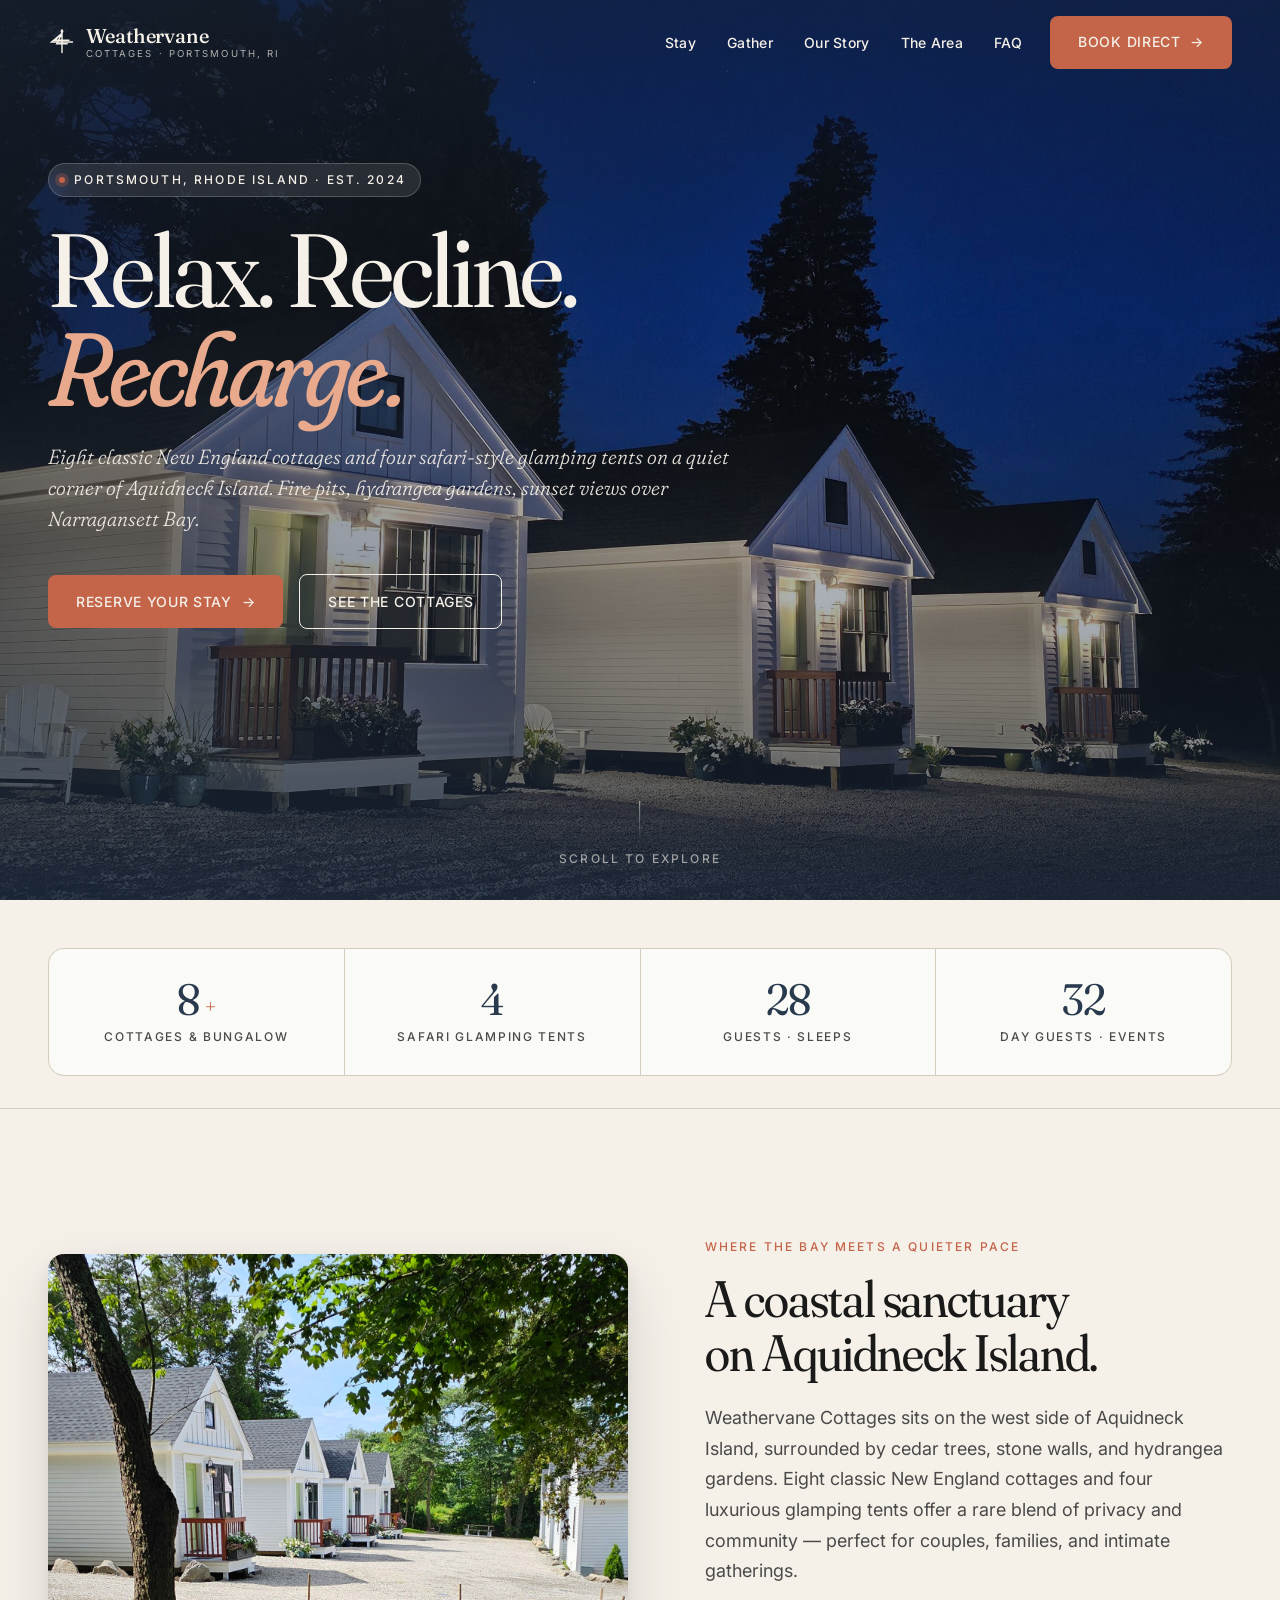
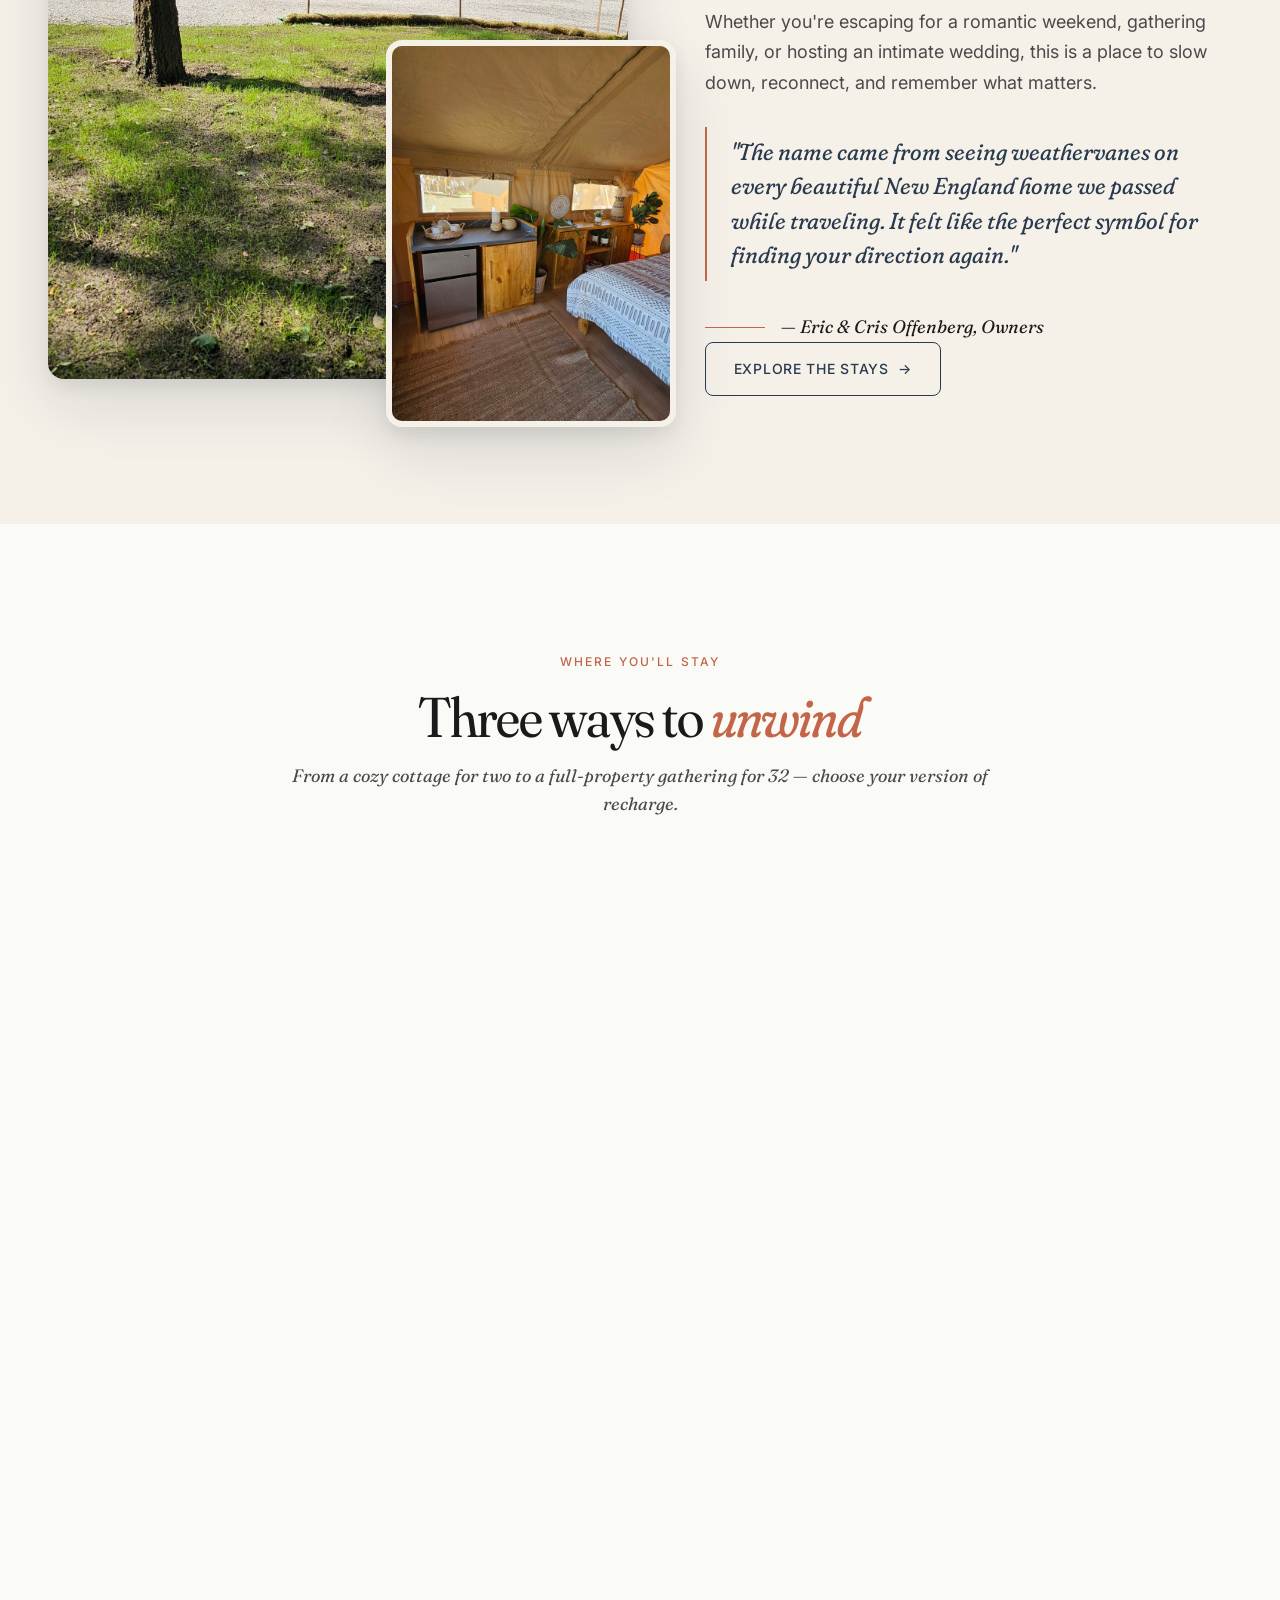
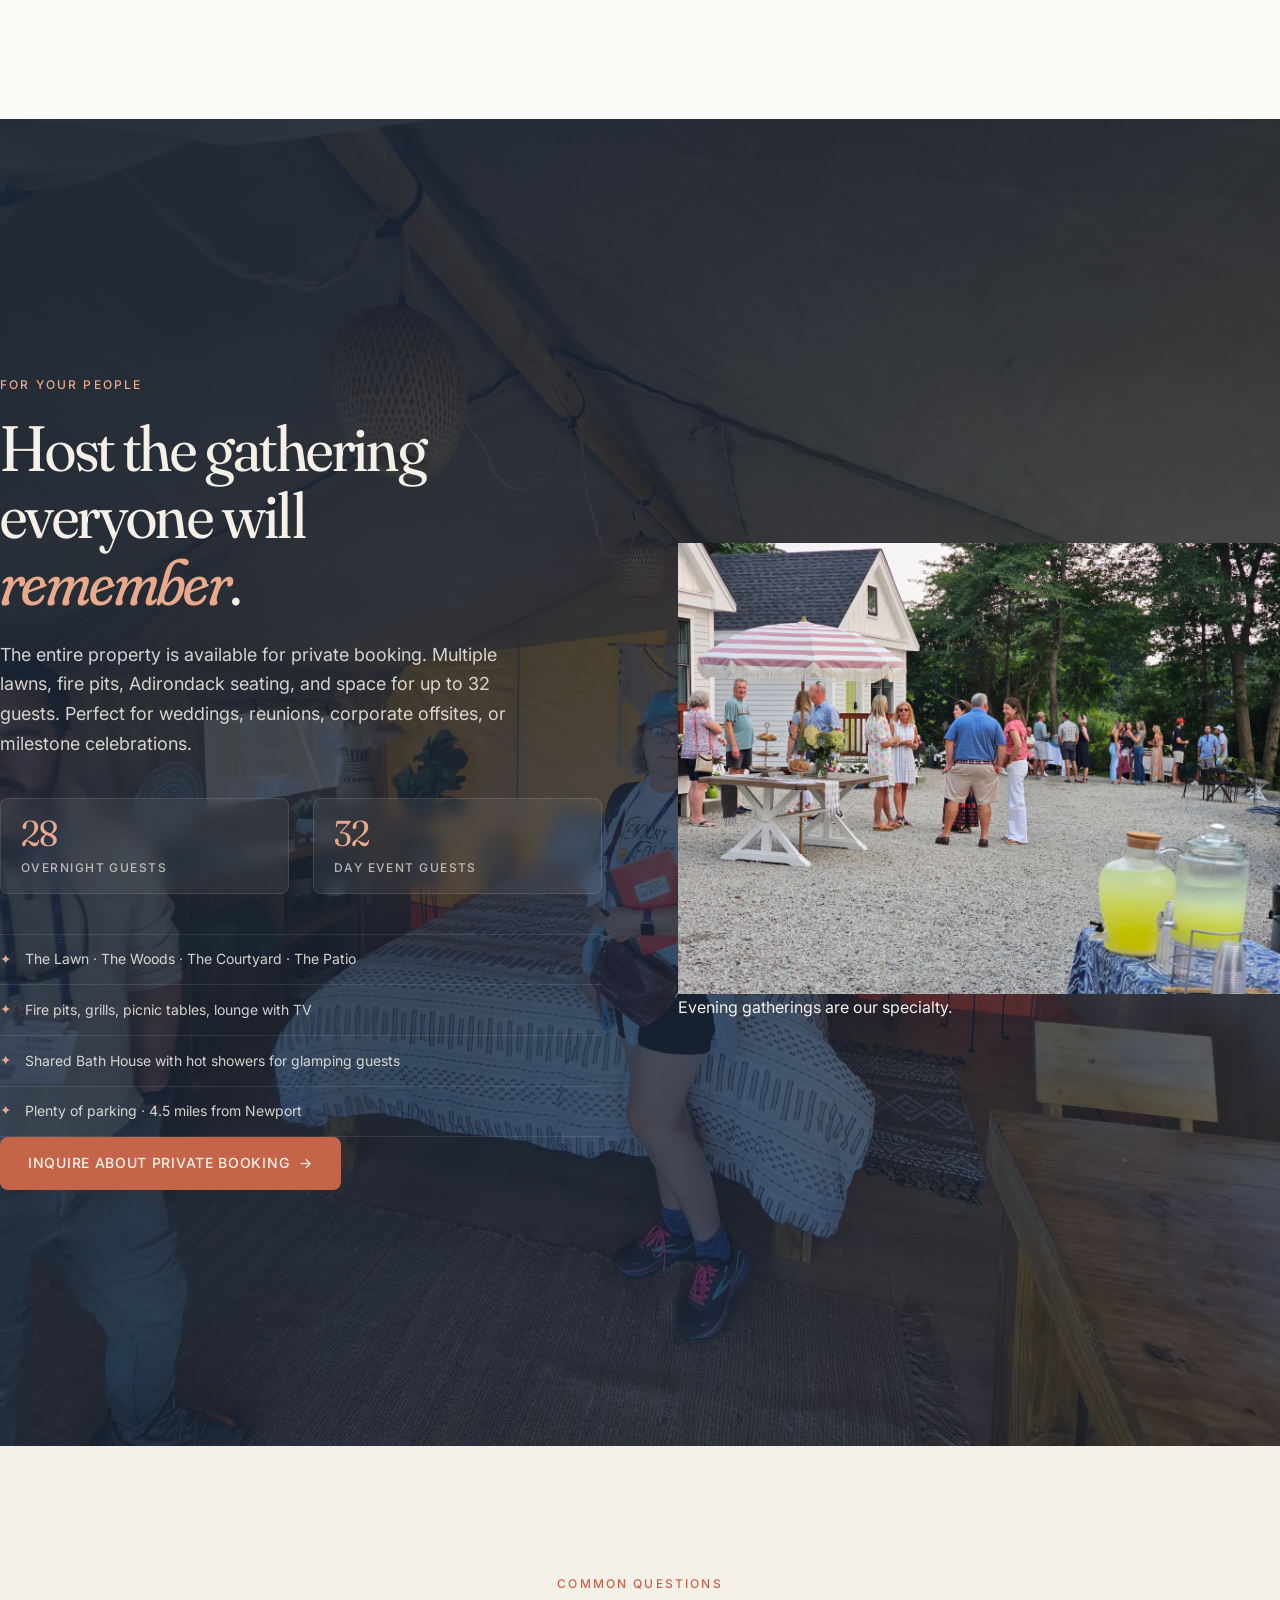
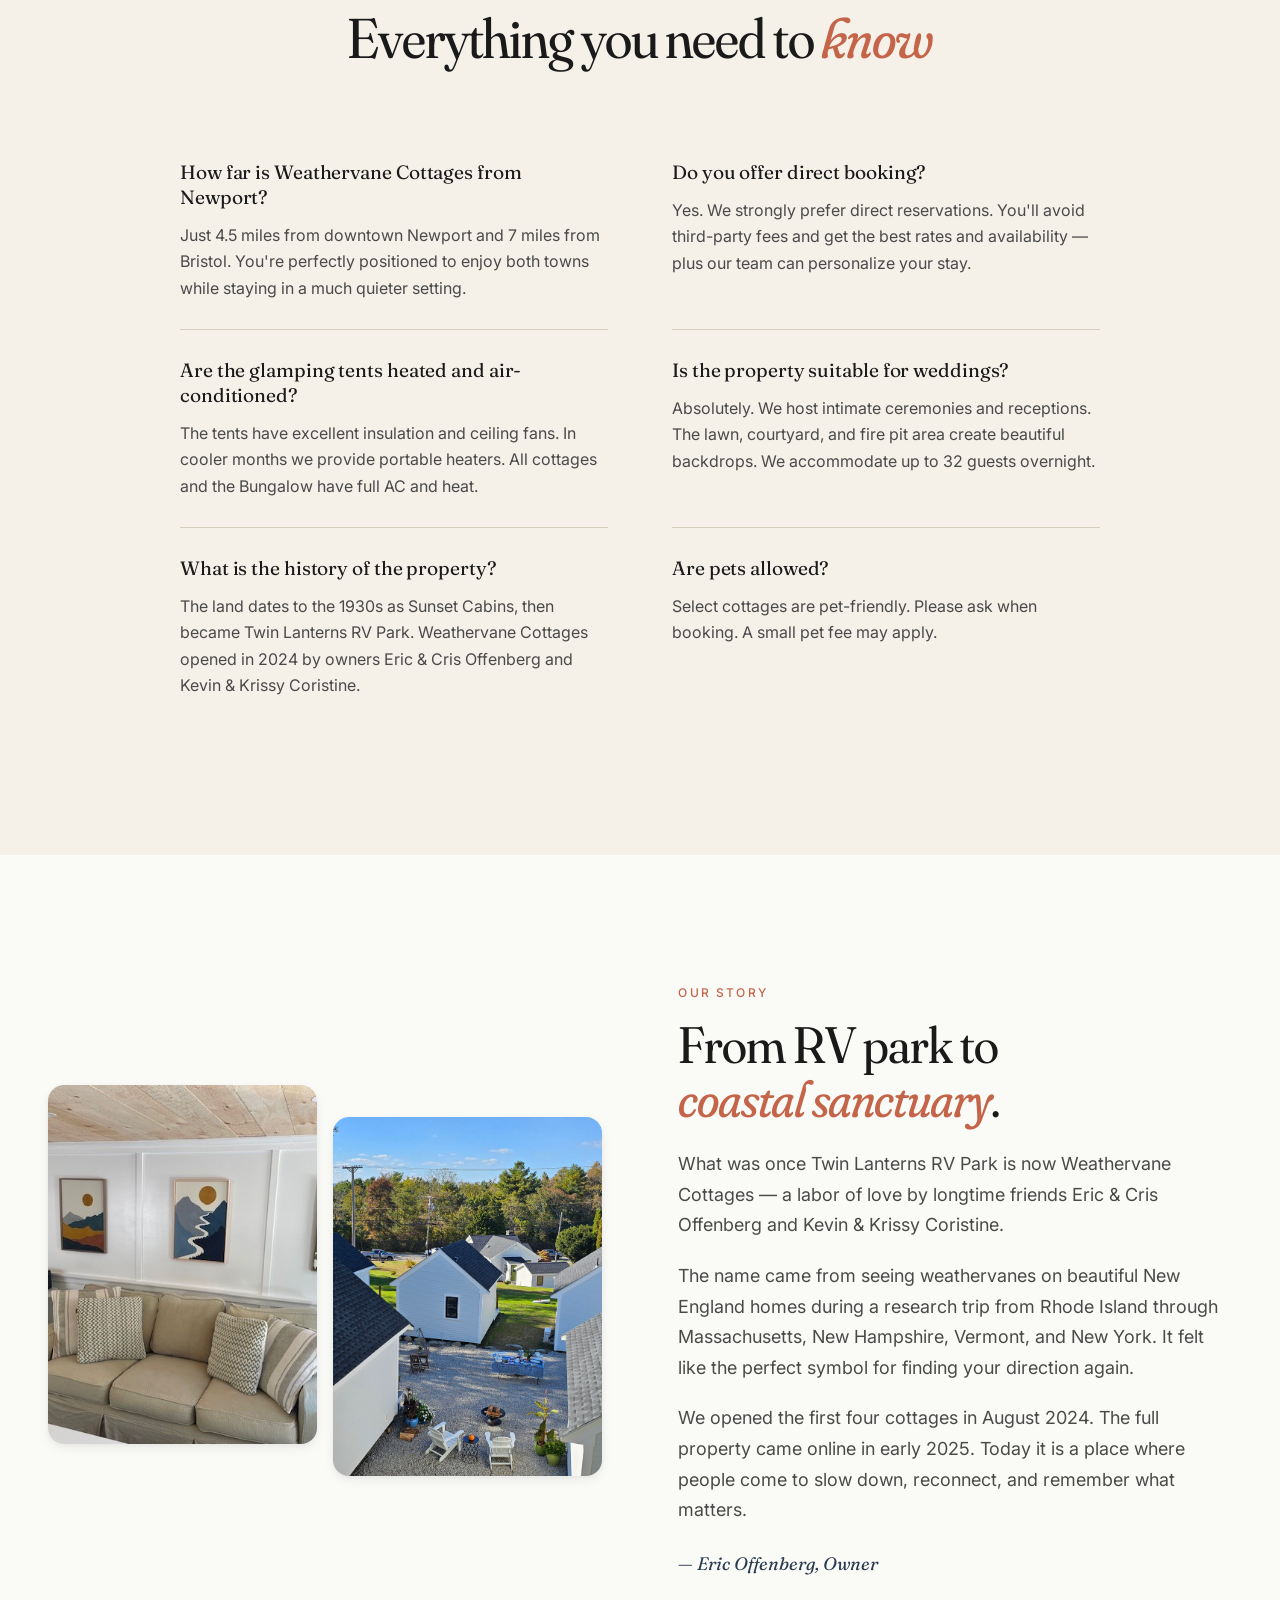
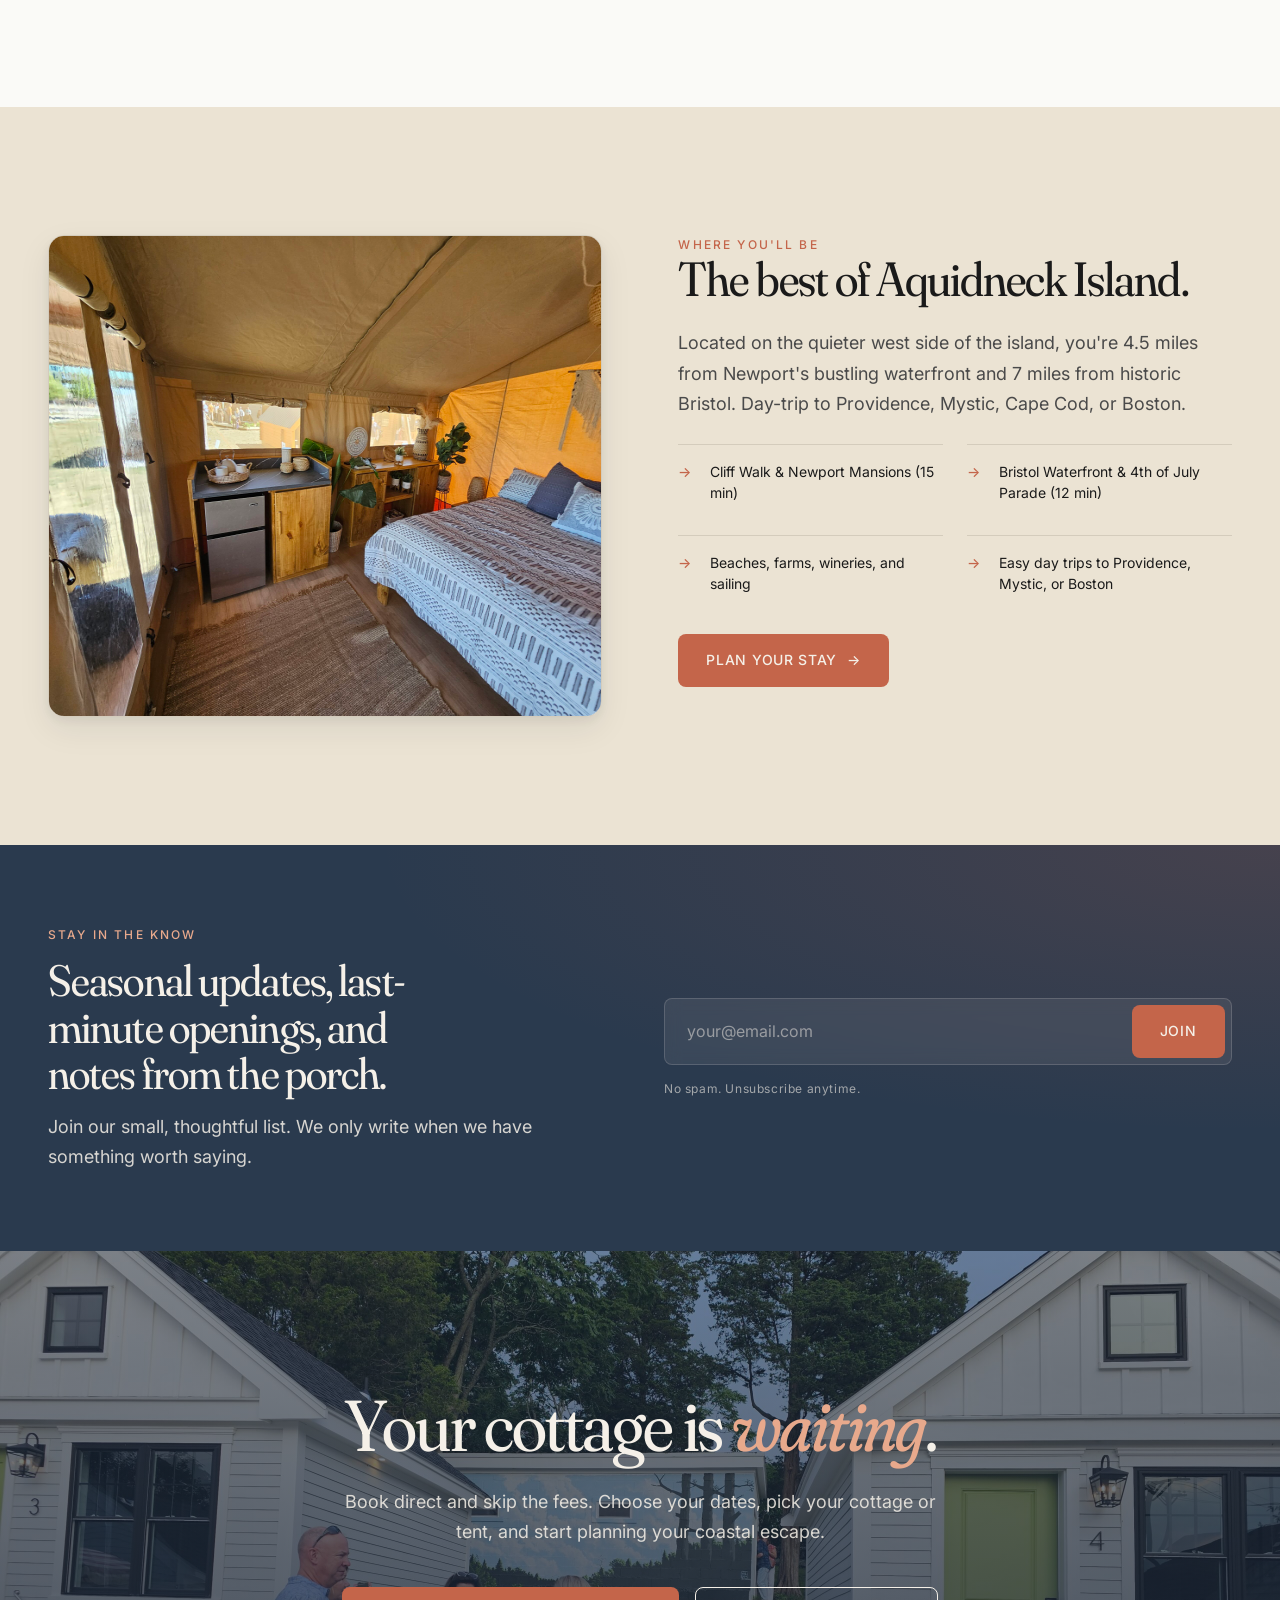
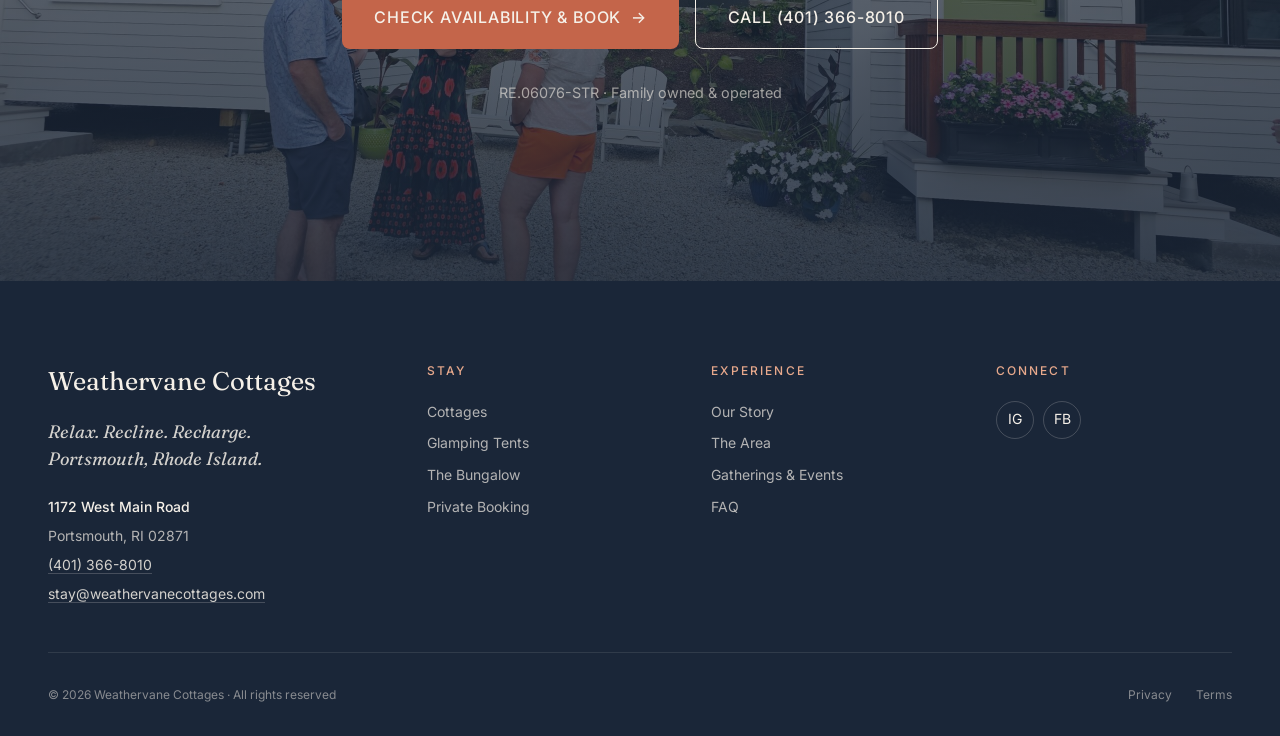
==== index.html @ 64a619bc "Weathervane Cottages — full redesign v1 - index.html: hero, trust stats, intro, stays, gatherings, F" ====
<!DOCTYPE html>
<html lang="en">
<head>
  <meta charset="UTF-8" />
  <meta name="viewport" content="width=device-width, initial-scale=1.0" />
  <title>Weathervane Cottages | Relax. Recline. Recharge. — Portsmouth, RI</title>
  <meta name="description" content="Weathervane Cottages — 8 charming New England cottages and 4 safari-style glamping tents on Aquidneck Island, Rhode Island. Sleeps 28. Private fire pits, sunset views over Narragansett Bay. Direct booking. Weddings & group stays." />
  <meta name="theme-color" content="#2a3a4e" />
  <link rel="canonical" href="https://btizzy.github.io/weathervane-cottages-redesign/" />
  <meta property="og:title" content="Weathervane Cottages | Portsmouth, Rhode Island" />
  <meta property="og:description" content="8 cottages + 4 glamping tents on Aquidneck Island. Sunset views, fire pits, sleeps 28. Direct booking." />
  <meta property="og:type" content="website" />
  <meta property="og:url" content="https://btizzy.github.io/weathervane-cottages-redesign/" />
  <meta property="og:image" content="https://btizzy.github.io/weathervane-cottages-redesign/assets/property/sunset-4.jpg" />
  <meta name="twitter:card" content="summary_large_image" />

  <!-- AEO: LodgingBusiness + LocalBusiness + FAQPage -->
  <script type="application/ld+json">
  {
    "@context": "https://schema.org",
    "@graph": [
      {
        "@type": ["LodgingBusiness", "LocalBusiness"],
        "@id": "https://weathervanecottages.com/#business",
        "name": "Weathervane Cottages",
        "alternateName": "Weathervane Cottages & Glamping",
        "description": "Eight classic New England cottages and four safari-style glamping tents on the west side of Aquidneck Island, Portsmouth, Rhode Island. Sunset views over Narragansett Bay. Sleeps up to 28 guests. Ideal for couples, families, weddings, and corporate retreats.",
        "url": "https://weathervanecottages.com",
        "telephone": "+1-401-366-8010",
        "email": "stay@weathervanecottages.com",
        "image": "https://btizzy.github.io/weathervane-cottages-redesign/assets/property/sunset-4.jpg",
        "logo": "https://btizzy.github.io/weathervane-cottages-redesign/assets/property/sign.jpg",
        "priceRange": "$$",
        "currenciesAccepted": "USD",
        "paymentAccepted": "Cash, Credit Card",
        "address": {
          "@type": "PostalAddress",
          "streetAddress": "1172 West Main Road",
          "addressLocality": "Portsmouth",
          "addressRegion": "RI",
          "postalCode": "02871",
          "addressCountry": "US"
        },
        "geo": {
          "@type": "GeoCoordinates",
          "latitude": 41.5871,
          "longitude": -71.2685
        },
        "hasMap": "https://www.google.com/maps/search/?api=1&query=1172+West+Main+Rd+Portsmouth+RI+02871",
        "openingHoursSpecification": {
          "@type": "OpeningHoursSpecification",
          "dayOfWeek": ["Monday","Tuesday","Wednesday","Thursday","Friday","Saturday","Sunday"],
          "opens": "00:00",
          "closes": "23:59"
        },
        "amenityFeature": [
          {"@type":"LocationFeatureSpecification","name":"Free Wi-Fi","value":true},
          {"@type":"LocationFeatureSpecification","name":"Air Conditioning","value":true},
          {"@type":"LocationFeatureSpecification","name":"Private Fire Pit","value":true},
          {"@type":"LocationFeatureSpecification","name":"Free Parking","value":true},
          {"@type":"LocationFeatureSpecification","name":"Garden","value":true},
          {"@type":"LocationFeatureSpecification","name":"Non-smoking","value":true},
          {"@type":"LocationFeatureSpecification","name":"Bath House (for glamping)","value":true},
          {"@type":"LocationFeatureSpecification","name":"Mini-fridge & Microwave","value":true}
        ],
        "numberOfRooms": 13,
        "petsAllowed": "Contact for pet-friendly cottages",
        "checkinTime": "15:00",
        "checkoutTime": "11:00",
        "starRating": {
          "@type": "Rating",
          "ratingValue": "4.9"
        },
        "sameAs": [
          "https://www.instagram.com/weathervanecottages/",
          "https://www.facebook.com/profile.php?id=61563198885459"
        ]
      },
      {
        "@type": "FAQPage",
        "mainEntity": [
          {
            "@type": "Question",
            "name": "How many guests can stay at Weathervane Cottages?",
            "acceptedAnswer": {"@type": "Answer", "text": "Weathervane Cottages sleeps up to 28 guests across 8 studio cottages, 1 two-bedroom Bungalow, and 4 safari-style glamping tents. The property can host up to 32 for day events."}
          },
          {
            "@type": "Question",
            "name": "Where is Weathervane Cottages located?",
            "acceptedAnswer": {"@type": "Answer", "text": "We are at 1172 West Main Road, Portsmouth, Rhode Island 02871, on the west side of Aquidneck Island with sunset views over Narragansett Bay. We are 4.5 miles from downtown Newport and 7 miles from Bristol."}
          },
          {
            "@type": "Question",
            "name": "Can I book a wedding or group event at Weathervane?",
            "acceptedAnswer": {"@type": "Answer", "text": "Yes. We host intimate weddings, micro-weddings, bachelorette weekends, family reunions, and corporate retreats. The entire property can be reserved, with multiple event lawns (The Lawn, The Woods, The Courtyard, The Patio), fire pits, lounge, and catering-ready amenities for up to 32 guests."}
          },
          {
            "@type": "Question",
            "name": "What is the difference between the cottages and the glamping tents?",
            "acceptedAnswer": {"@type": "Answer", "text": "Cottages are studio-style with a queen bed, full private bathroom, mini-fridge, microwave, AC, and Wi-Fi. The 2-bedroom Bungalow has a full kitchen. Glamping tents are 440 sq ft safari-style canvas with a queen bed, mini-fridge, covered porch, and shared access to a Bath House with hot showers, towels, and a hair dryer."}
          },
          {
            "@type": "Question",
            "name": "Are pets allowed?",
            "acceptedAnswer": {"@type": "Answer", "text": "Select cottages are pet-friendly. Please ask when booking. A small pet fee may apply."}
          },
          {
            "@type": "Question",
            "name": "Do you offer direct booking?",
            "acceptedAnswer": {"@type": "Answer", "text": "Yes. We strongly prefer direct reservations. You avoid third-party fees, get the best rates, and can customize your stay with us directly. Call (401) 366-8010 or use our booking form."}
          },
          {
            "@type": "Question",
            "name": "What is the history of Weathervane Cottages?",
            "acceptedAnswer": {"@type": "Answer", "text": "The property dates back to the 1930s as Sunset Cabins, later became Twin Lanterns RV Park, and was reinvented as Weathervane Cottages in 2024 by owners Eric & Cris Offenberg and Kevin & Krissy Coristine. The name was inspired by weathervanes seen on New England homes during a research trip from Rhode Island through Massachusetts, New Hampshire, Vermont, and New York."}
          }
        ]
      }
    ]
  }
  </script>

  <link rel="preconnect" href="https://fonts.googleapis.com" />
  <link rel="preconnect" href="https://fonts.gstatic.com" crossorigin />
  <link href="https://fonts.googleapis.com/css2?family=Fraunces:ital,opsz,wght@0,24..144,300..700;1,24..144,300..700&family=Inter:wght@400;500;600&display=swap" rel="stylesheet" />
  <link rel="stylesheet" href="css/styles.css" />
</head>
<body>

  <!-- ======== HEADER ======== -->
  <header class="site-header" id="siteHeader">
    <div class="site-header__inner wrap">
      <a href="/" class="brand" aria-label="Weathervane Cottages home">
        <svg class="brand__mark" viewBox="0 0 32 32" aria-hidden="true">
          <path d="M16 2 L16 28 M16 6 L4 16 L28 16 M16 6 L8 14 L24 14 M16 6 L10 18 L22 18" stroke="currentColor" stroke-width="1.6" stroke-linecap="round" fill="none"/>
          <circle cx="16" cy="4" r="1.6" fill="currentColor"/>
        </svg>
        <span class="brand__text">
          Weathervane
          <small>Cottages · Portsmouth, RI</small>
        </span>
      </a>
      <nav class="nav" id="nav">
        <ul class="nav__list">
          <li><a href="#stay" class="nav__link">Stay</a></li>
          <li><a href="#gatherings" class="nav__link">Gather</a></li>
          <li><a href="#story" class="nav__link">Our Story</a></li>
          <li><a href="#area" class="nav__link">The Area</a></li>
          <li><a href="#faq" class="nav__link">FAQ</a></li>
        </ul>
        <a href="#book" class="btn btn--sunset btn-arrow nav__cta">Book Direct</a>
      </nav>
      <button class="nav-toggle" id="navToggle" aria-label="Toggle menu" aria-expanded="false">
        <span></span>
      </button>
    </div>
  </header>

  <!-- ======== HERO ======== -->
  <section class="hero" id="hero">
    <div class="hero__media">
      <img src="assets/property/sunset-4.jpg" alt="Weathervane Cottages at blue hour, warm interior lights glowing against the twilight sky over Aquidneck Island" />
    </div>
    <div class="hero__overlay"></div>
    <div class="hero__content">
      <div class="hero__inner">
        <div class="hero__eyebrow"><span></span> PortSMOuth, Rhode Island · Est. 2024</div>
        <h1 class="hero__title">
          Relax. Recline.<br />
          <em>Recharge.</em>
        </h1>
        <p class="hero__lede">
          Eight classic New England cottages and four safari-style glamping tents on a quiet corner of Aquidneck Island.
          Fire pits, hydrangea gardens, sunset views over Narragansett Bay.
        </p>
        <div class="hero__cta-group">
          <a href="#book" class="btn btn--sunset btn-arrow">Reserve Your Stay</a>
          <a href="#stay" class="btn btn--ghost">See the Cottages</a>
        </div>
      </div>
    </div>
    <div class="hero__scroll">
      <div class="hero__scroll-line"></div>
      Scroll to explore
    </div>
  </section>

  <!-- ======== TRUST / STATS ======== -->
  <section class="trust">
    <div class="wrap">
      <div class="trust__grid">
        <div class="trust__stat">
          <div class="trust__num">8 <small>+</small></div>
          <div class="trust__label">Cottages &amp; Bungalow</div>
        </div>
        <div class="trust__stat">
          <div class="trust__num">4</div>
          <div class="trust__label">Safari Glamping Tents</div>
        </div>
        <div class="trust__stat">
          <div class="trust__num">28</div>
          <div class="trust__label">Guests · Sleeps</div>
        </div>
        <div class="trust__stat">
          <div class="trust__num">32</div>
          <div class="trust__label">Day Guests · Events</div>
        </div>
      </div>
    </div>
  </section>

  <!-- ======== INTRO EDITORIAL ======== -->
  <section class="intro section" id="intro">
    <div class="wrap-wide">
      <div class="intro__grid">
        <div class="intro__media" data-reveal>
          <img src="assets/property/garden-2.jpg" alt="A row of white clapboard cottages with lime green doors framed by blooming hydrangeas" class="intro__img-main" loading="lazy" />
          <img src="assets/property/aerial-2.jpg" alt="Aerial view of the Weathervane courtyard with fire pit and Adirondack chairs" class="intro__img-float" loading="lazy" />
        </div>
        <div class="intro__body" data-reveal data-reveal-delay="1">
          <div class="t-eyebrow">Where the bay meets a quieter pace</div>
          <h2 class="t-display">A coastal sanctuary on Aquidneck Island.</h2>
          <p>
            Weathervane Cottages sits on the west side of Aquidneck Island, surrounded by cedar trees, stone walls, and hydrangea gardens. Eight classic New England cottages and four luxurious glamping tents offer a rare blend of privacy and community — perfect for couples, families, and intimate gatherings.
          </p>
          <p>
            Whether you're escaping for a romantic weekend, gathering family, or hosting an intimate wedding, this is a place to slow down, reconnect, and remember what matters.
          </p>
          <div class="intro__pull">
            "The name came from seeing weathervanes on every beautiful New England home we passed while traveling. It felt like the perfect symbol for finding your direction again."
          </div>
          <div class="intro__signoff">
            <div class="intro__signoff-line"></div>
            <div class="intro__signoff-text">— Eric &amp; Cris Offenberg, Owners</div>
          </div>
          <a href="#stay" class="btn btn--dark-ghost btn-arrow">Explore the Stays</a>
        </div>
      </div>
    </div>
  </section>

  <!-- ======== STAYS ======== -->
  <section class="stays section" id="stay">
    <div class="wrap">
      <div class="section-head">
        <div class="t-eyebrow">Where you'll stay</div>
        <h2 class="t-display">Three ways to <em>unwind</em></h2>
        <p>From a cozy cottage for two to a full-property gathering for 32 — choose your version of recharge.</p>
      </div>
      <div class="stays__grid">
        <a href="#stay" class="card" data-reveal>
          <div class="card__media">
            <img src="assets/property/cottage-exterior-2.jpg" alt="A classic white cottage with a lime green door and hydrangeas blooming in front" loading="lazy" />
            <span class="card__chip">Cottages</span>
          </div>
          <div class="card__body">
            <h3 class="card__title">The Cottages <em>&amp; Bungalow</em></h3>
            <p class="card__desc">Eight studio-style cottages and one two-bedroom Bungalow. Each has a queen bed, full private bathroom, mini-fridge, microwave, AC, and Wi-Fi. Perfect for couples or small families.</p>
            <div class="card__meta">
              <span>9 units</span>
              <span>2–4 guests</span>
            </div>
          </div>
        </a>
        <a href="#stay" class="card" data-reveal data-reveal-delay="1">
          <div class="card__media">
            <img src="assets/property/aerial-2.jpg" alt="Aerial view of the safari-style glamping tent site" loading="lazy" />
            <span class="card__chip">Glamping</span>
          </div>
          <div class="card__body">
            <h3 class="card__title">Safari Glamping Tents</h3>
            <p class="card__desc">Four luxury 440 sq ft canvas tents with queen beds, covered porches, and access to a shared Bath House with hot showers. Rustic elegance with modern comforts.</p>
            <div class="card__meta">
              <span>4 tents</span>
              <span>2 guests each</span>
            </div>
          </div>
        </a>
        <a href="#gatherings" class="card" data-reveal data-reveal-delay="2">
          <div class="card__media">
            <img src="assets/property/grounds-3.jpg" alt="Group gathering around the courtyard fire pit" loading="lazy" />
            <span class="card__chip">Gather</span>
          </div>
          <div class="card__body">
            <h3 class="card__title">Group Stays &amp; Events</h3>
            <p class="card__desc">The entire property can be reserved for intimate weddings, family reunions, and corporate retreats. Multiple event lawns, fire pits, and gathering spaces.</p>
            <div class="card__meta">
              <span>Up to 32</span>
              <span>Private booking</span>
            </div>
          </div>
        </a>
      </div>
    </div>
  </section>

  <!-- ======== GATHERINGS PITCH ======== -->
  <section class="gatherings section" id="gatherings">
    <div class="gatherings__media">
      <img src="assets/property/aerial-1.jpg" alt="Aerial view of Weathervane Cottages property at twilight" loading="lazy" />
    </div>
    <div class="gatherings__overlay"></div>
    <div class="gatherings__content wrap">
      <div class="gatherings__grid">
        <div class="gatherings__copy" data-reveal>
          <div class="t-eyebrow">For your people</div>
          <h2 class="t-display">Host the gathering everyone will <em>remember</em>.</h2>
          <p>The entire property is available for private booking. Multiple lawns, fire pits, Adirondack seating, and space for up to 32 guests. Perfect for weddings, reunions, corporate offsites, or milestone celebrations.</p>
          <div class="gatherings__capacity">
            <div class="cap">
              <div class="cap__num">28</div>
              <div class="cap__label">Overnight Guests</div>
            </div>
            <div class="cap">
              <div class="cap__num">32</div>
              <div class="cap__label">Day Event Guests</div>
            </div>
          </div>
          <ul class="gatherings__list">
            <li>The Lawn · The Woods · The Courtyard · The Patio</li>
            <li>Fire pits, grills, picnic tables, lounge with TV</li>
            <li>Shared Bath House with hot showers for glamping guests</li>
            <li>Plenty of parking · 4.5 miles from Newport</li>
          </ul>
          <a href="#book" class="btn btn--sunset btn-arrow">Inquire About Private Booking</a>
        </div>
        <div class="gatherings__media-card" data-reveal data-reveal-delay="1">
          <img src="assets/lifestyle/fire-pit-5.jpg" alt="Guests gathered around the fire pit at dusk" loading="lazy" />
          <p>Evening gatherings are our specialty.</p>
        </div>
      </div>
    </div>
  </section>

  <!-- ======== FAQ / AEO ======== -->
  <section class="faq section" id="faq">
    <div class="wrap">
      <div class="section-head">
        <div class="t-eyebrow">Common questions</div>
        <h2 class="t-display">Everything you need to <em>know</em></h2>
      </div>
      <div class="faq__list">
        <div class="faq__item" data-reveal>
          <div class="faq__q">How far is Weathervane Cottages from Newport?</div>
          <div class="faq__a">Just 4.5 miles from downtown Newport and 7 miles from Bristol. You're perfectly positioned to enjoy both towns while staying in a much quieter setting.</div>
        </div>
        <div class="faq__item" data-reveal>
          <div class="faq__q">Do you offer direct booking?</div>
          <div class="faq__a">Yes. We strongly prefer direct reservations. You'll avoid third-party fees and get the best rates and availability — plus our team can personalize your stay.</div>
        </div>
        <div class="faq__item" data-reveal>
          <div class="faq__q">Are the glamping tents heated and air-conditioned?</div>
          <div class="faq__a">The tents have excellent insulation and ceiling fans. In cooler months we provide portable heaters. All cottages and the Bungalow have full AC and heat.</div>
        </div>
        <div class="faq__item" data-reveal>
          <div class="faq__q">Is the property suitable for weddings?</div>
          <div class="faq__a">Absolutely. We host intimate ceremonies and receptions. The lawn, courtyard, and fire pit area create beautiful backdrops. We accommodate up to 32 guests overnight.</div>
        </div>
        <div class="faq__item" data-reveal>
          <div class="faq__q">What is the history of the property?</div>
          <div class="faq__a">The land dates to the 1930s as Sunset Cabins, then became Twin Lanterns RV Park. Weathervane Cottages opened in 2024 by owners Eric &amp; Cris Offenberg and Kevin &amp; Krissy Coristine.</div>
        </div>
        <div class="faq__item" data-reveal>
          <div class="faq__q">Are pets allowed?</div>
          <div class="faq__a">Select cottages are pet-friendly. Please ask when booking. A small pet fee may apply.</div>
        </div>
      </div>
    </div>
  </section>

  <!-- ======== STORY ======== -->
  <section class="story section" id="story">
    <div class="wrap-wide">
      <div class="story__grid">
        <div class="story__media" data-reveal>
          <img src="assets/lifestyle/lounge-1.jpg" alt="The Weathervane lounge with framed coastal art prints" class="story__img" loading="lazy" />
          <img src="assets/rooms/bath-3.jpg" alt="A clean modern cottage bathroom with white tile and dark-wood vanity" class="story__img" loading="lazy" />
        </div>
        <div class="story__copy" data-reveal data-reveal-delay="1">
          <div class="t-eyebrow">Our story</div>
          <h2 class="t-display">From RV park to <em>coastal sanctuary</em>.</h2>
          <p>What was once Twin Lanterns RV Park is now Weathervane Cottages — a labor of love by longtime friends Eric &amp; Cris Offenberg and Kevin &amp; Krissy Coristine.</p>
          <p>The name came from seeing weathervanes on beautiful New England homes during a research trip from Rhode Island through Massachusetts, New Hampshire, Vermont, and New York. It felt like the perfect symbol for finding your direction again.</p>
          <p>We opened the first four cottages in August 2024. The full property came online in early 2025. Today it is a place where people come to slow down, reconnect, and remember what matters.</p>
          <div class="story__attr">— Eric Offenberg, Owner</div>
        </div>
      </div>
    </div>
  </section>

  <!-- ======== AREA ======== -->
  <section class="area section" id="area">
    <div class="wrap-wide">
      <div class="area__grid">
        <div class="area__media" data-reveal>
          <div class="area__map-wrap">
            <img src="assets/property/aerial-2.jpg" alt="Aerial view of Weathervane Cottages" class="area__map" loading="lazy" />
            <div class="area__map-pin">
              <div class="area__map-pin-dot"></div>
              <div class="area__map-pin-pulse"></div>
            </div>
          </div>
        </div>
        <div class="area__copy" data-reveal data-reveal-delay="1">
          <div class="t-eyebrow">Where you'll be</div>
          <h2 class="t-display">The best of Aquidneck Island.</h2>
          <p>Located on the quieter west side of the island, you're 4.5 miles from Newport's bustling waterfront and 7 miles from historic Bristol. Day-trip to Providence, Mystic, Cape Cod, or Boston.</p>
          <ul class="area__list">
            <li>Cliff Walk &amp; Newport Mansions (15 min)</li>
            <li>Bristol Waterfront &amp; 4th of July Parade (12 min)</li>
            <li>Beaches, farms, wineries, and sailing</li>
            <li>Easy day trips to Providence, Mystic, or Boston</li>
          </ul>
          <a href="#book" class="btn btn--sunset btn-arrow area__cta">Plan Your Stay</a>
        </div>
      </div>
    </div>
  </section>

  <!-- ======== NEWSLETTER ======== -->
  <section class="newsletter">
    <div class="wrap newsletter__inner">
      <div class="newsletter__copy" data-reveal>
        <div class="t-eyebrow">Stay in the know</div>
        <h2 class="t-display">Seasonal updates, last-minute openings, and notes from the porch.</h2>
        <p>Join our small, thoughtful list. We only write when we have something worth saying.</p>
      </div>
      <form class="newsletter__form" data-reveal data-reveal-delay="1" onsubmit="event.preventDefault(); this.querySelector('.newsletter__hint').textContent='Thanks — we\'ll be in touch.'; this.reset();">
        <div class="newsletter__row">
          <input type="email" class="newsletter__input" placeholder="your@email.com" required aria-label="Email address" />
          <button type="submit" class="btn btn--sunset">Join</button>
        </div>
        <div class="newsletter__hint">No spam. Unsubscribe anytime.</div>
      </form>
    </div>
  </section>

  <!-- ======== FINAL CTA ======== -->
  <section class="final-cta" id="book">
    <div class="final-cta__media">
      <img src="assets/lifestyle/fire-pit-3.jpg" alt="Guests gathered around the fire pit at night" loading="lazy" />
    </div>
    <div class="final-cta__overlay"></div>
    <div class="final-cta__inner">
      <h2 class="t-display">Your cottage is <em>waiting</em>.</h2>
      <p>Book direct and skip the fees. Choose your dates, pick your cottage or tent, and start planning your coastal escape.</p>
      <div class="final-cta__row">
        <a href="tel:+14013668010" class="btn btn--sunset btn-arrow btn--lg">Check Availability &amp; Book</a>
        <a href="tel:+14013668010" class="btn btn--ghost btn--lg">Call (401) 366-8010</a>
      </div>
      <p style="margin-top: 2rem; font-size: 0.9rem; opacity: 0.7;">RE.06076-STR · Family owned &amp; operated</p>
    </div>
  </section>

  <!-- ======== FOOTER ======== -->
  <footer class="site-footer">
    <div class="wrap">
      <div class="site-footer__grid">
        <div>
          <div class="footer__brand">Weathervane Cottages</div>
          <p class="footer__pitch">Relax. Recline. Recharge.<br />Portsmouth, Rhode Island.</p>
          <div class="footer__contact">
            <div><strong>1172 West Main Road</strong></div>
            <div>Portsmouth, RI 02871</div>
            <div><a href="tel:+14013668010">(401) 366-8010</a></div>
            <div><a href="mailto:stay@weathervanecottages.com">stay@weathervanecottages.com</a></div>
          </div>
        </div>
        <div>
          <div class="footer__heading">Stay</div>
          <ul class="footer__list">
            <li><a href="#stay">Cottages</a></li>
            <li><a href="#stay">Glamping Tents</a></li>
            <li><a href="#stay">The Bungalow</a></li>
            <li><a href="#gatherings">Private Booking</a></li>
          </ul>
        </div>
        <div>
          <div class="footer__heading">Experience</div>
          <ul class="footer__list">
            <li><a href="#story">Our Story</a></li>
            <li><a href="#area">The Area</a></li>
            <li><a href="#gatherings">Gatherings &amp; Events</a></li>
            <li><a href="#faq">FAQ</a></li>
          </ul>
        </div>
        <div>
          <div class="footer__heading">Connect</div>
          <div class="footer__social">
            <a href="https://www.instagram.com/weathervanecottages/" aria-label="Instagram">IG</a>
            <a href="https://www.facebook.com/profile.php?id=61563198885459" aria-label="Facebook">FB</a>
          </div>
        </div>
      </div>
      <div class="footer__bottom">
        <div>© 2026 Weathervane Cottages · All rights reserved</div>
        <div class="footer__legal">
          <a href="#">Privacy</a>
          <a href="#">Terms</a>
        </div>
      </div>
    </div>
  </footer>

  <script src="js/main.js"></script>
</body>
</html>
---- css/styles.css ----
/* ==========================================================================
   Weathervane Cottages — Design System
   Brand: Relax. Recline. Recharge.
   Coastal New England hospitality
   ========================================================================== */

/* --- Design Tokens ------------------------------------------------------- */
:root {
  /* Color — Coastal New England */
  --c-ink:        #1a1a1a;          /* near-black, body text */
  --c-ink-soft:   #4a4a4a;          /* secondary text */
  --c-cream:      #f5f0e8;          /* warm sand, primary background */
  --c-cream-deep: #ebe3d3;          /* deeper cream for sections */
  --c-paper:      #fafaf7;          /* pure off-white */
  --c-ocean:      #2a3a4e;          /* deep slate navy, primary */
  --c-ocean-deep: #1a2638;          /* darker ocean */
  --c-bay:        #4a6a8a;          /* medium ocean blue */
  --c-sunset:     #c4654a;          /* terracotta sunset accent */
  --c-sunset-soft:#e8a98c;          /* warm peach */
  --c-sage:       #5c7060;          /* New England foliage */
  --c-stone:      #8a8478;          /* warm grey, secondary */
  --c-line:       #d4ccbc;          /* hairline divider */

  /* Typography */
  --font-display: "Fraunces", "Cormorant Garamond", "Times New Roman", serif;
  --font-body:    "Inter", -apple-system, BlinkMacSystemFont, "Segoe UI", system-ui, sans-serif;
  --font-mono:    "JetBrains Mono", ui-monospace, "SF Mono", Menlo, monospace;

  /* Scale */
  --fs-xs:   0.75rem;
  --fs-sm:   0.875rem;
  --fs-base: 1rem;
  --fs-md:   1.125rem;
  --fs-lg:   1.375rem;
  --fs-xl:   1.75rem;
  --fs-2xl:  2.25rem;
  --fs-3xl:  3rem;
  --fs-4xl:  4rem;
  --fs-5xl:  5.5rem;
  --fs-6xl:  7.5rem;

  /* Spacing */
  --s-1:  0.25rem;
  --s-2:  0.5rem;
  --s-3:  0.75rem;
  --s-4:  1rem;
  --s-6:  1.5rem;
  --s-8:  2rem;
  --s-10: 2.5rem;
  --s-12: 3rem;
  --s-16: 4rem;
  --s-20: 5rem;
  --s-24: 6rem;
  --s-32: 8rem;

  /* Layout */
  --w-max:    1440px;
  --w-prose:  68ch;
  --w-text:   920px;
  --w-wide:   1280px;
  --gutter:   clamp(1.25rem, 4vw, 3rem);

  /* Effects */
  --r-sm: 4px;
  --r-md: 8px;
  --r-lg: 16px;
  --r-xl: 24px;

  --shadow-sm: 0 1px 2px rgba(26, 38, 56, 0.04), 0 1px 1px rgba(26, 38, 56, 0.06);
  --shadow-md: 0 4px 12px rgba(26, 38, 56, 0.06), 0 2px 4px rgba(26, 38, 56, 0.04);
  --shadow-lg: 0 12px 32px rgba(26, 38, 56, 0.08), 0 4px 8px rgba(26, 38, 56, 0.06);
  --shadow-xl: 0 24px 64px rgba(26, 38, 56, 0.12), 0 8px 16px rgba(26, 38, 56, 0.08);

  --ease:        cubic-bezier(0.16, 1, 0.3, 1);
  --ease-in-out: cubic-bezier(0.65, 0, 0.35, 1);
  --d-fast:      200ms;
  --d-base:      400ms;
  --d-slow:      700ms;
}

/* --- Reset --------------------------------------------------------------- */
*, *::before, *::after { box-sizing: border-box; }
* { margin: 0; padding: 0; }
html { scroll-behavior: smooth; -webkit-text-size-adjust: 100%; }
body {
  font-family: var(--font-body);
  font-size: var(--fs-base);
  line-height: 1.6;
  color: var(--c-ink);
  background: var(--c-cream);
  -webkit-font-smoothing: antialiased;
  -moz-osx-font-smoothing: grayscale;
  text-rendering: optimizeLegibility;
  overflow-x: hidden;
}
img, picture, video { display: block; max-width: 100%; height: auto; }
a { color: inherit; text-decoration: none; }
button { font: inherit; cursor: pointer; border: none; background: none; color: inherit; }
input, textarea, select { font: inherit; }
ul, ol { list-style: none; }
hr { border: none; border-top: 1px solid var(--c-line); margin: var(--s-8) 0; }

/* --- Typography ---------------------------------------------------------- */
.t-display {
  font-family: var(--font-display);
  font-weight: 400;
  font-variation-settings: "opsz" 144, "SOFT" 50;
  letter-spacing: -0.02em;
  line-height: 1.05;
}
.t-eyebrow {
  font-family: var(--font-body);
  font-size: var(--fs-xs);
  font-weight: 500;
  letter-spacing: 0.18em;
  text-transform: uppercase;
  color: var(--c-sunset);
}
.t-lede {
  font-family: var(--font-display);
  font-weight: 400;
  font-variation-settings: "opsz" 60, "SOFT" 100;
  font-size: var(--fs-lg);
  line-height: 1.55;
  color: var(--c-ink-soft);
  letter-spacing: -0.005em;
}
.t-body { font-size: var(--fs-base); line-height: 1.7; color: var(--c-ink-soft); }
.t-small { font-size: var(--fs-sm); line-height: 1.55; color: var(--c-stone); }

h1, h2, h3, h4, h5, h6 { font-family: var(--font-display); font-weight: 400; line-height: 1.1; color: var(--c-ink); }
h1 { font-size: clamp(2.5rem, 7vw, var(--fs-5xl)); letter-spacing: -0.025em; }
h2 { font-size: clamp(2rem, 5vw, var(--fs-3xl)); letter-spacing: -0.02em; }
h3 { font-size: var(--fs-xl); letter-spacing: -0.015em; }
h4 { font-size: var(--fs-lg); letter-spacing: -0.01em; }
p { line-height: 1.7; }
em { font-style: italic; color: var(--c-ink); }

/* --- Layout helpers ------------------------------------------------------ */
.wrap { max-width: var(--w-max); margin: 0 auto; padding: 0 var(--gutter); }
.wrap-wide { max-width: var(--w-wide); margin: 0 auto; padding: 0 var(--gutter); }
.wrap-text { max-width: var(--w-text); margin: 0 auto; padding: 0 var(--gutter); }
.wrap-prose { max-width: var(--w-prose); margin: 0 auto; }
.section { padding: clamp(4rem, 10vw, var(--s-32)) 0; }
.section-tight { padding: clamp(3rem, 7vw, var(--s-16)) 0; }
.divider { height: 1px; background: var(--c-line); margin: 0; }

/* --- Buttons ------------------------------------------------------------- */
.btn {
  --btn-bg: var(--c-ocean);
  --btn-fg: var(--c-cream);
  display: inline-flex;
  align-items: center;
  gap: 0.6rem;
  padding: 0.95rem 1.75rem;
  background: var(--btn-bg);
  color: var(--btn-fg);
  font-family: var(--font-body);
  font-size: var(--fs-sm);
  font-weight: 500;
  letter-spacing: 0.05em;
  text-transform: uppercase;
  border-radius: var(--r-md);
  transition: transform var(--d-fast) var(--ease), background var(--d-fast) var(--ease), box-shadow var(--d-fast) var(--ease);
  position: relative;
  overflow: hidden;
  isolation: isolate;
}
.btn:hover { transform: translateY(-2px); box-shadow: var(--shadow-md); background: var(--c-ocean-deep); }
.btn:active { transform: translateY(0); }
.btn--ghost {
  --btn-bg: transparent;
  --btn-fg: var(--c-cream);
  border: 1px solid var(--c-cream);
}
.btn--ghost:hover { background: var(--c-cream); color: var(--c-ocean); }
.btn--dark-ghost {
  --btn-bg: transparent;
  --btn-fg: var(--c-ocean);
  border: 1px solid var(--c-ocean);
}
.btn--dark-ghost:hover { background: var(--c-ocean); color: var(--c-cream); }
.btn--sunset {
  --btn-bg: var(--c-sunset);
  --btn-fg: var(--c-cream);
}
.btn--sunset:hover { background: #b25a42; }
.btn--sm { padding: 0.6rem 1.1rem; font-size: var(--fs-xs); }
.btn--lg { padding: 1.1rem 2rem; font-size: var(--fs-base); }
.btn-arrow::after {
  content: "→";
  display: inline-block;
  transition: transform var(--d-fast) var(--ease);
  font-family: var(--font-body);
}
.btn-arrow:hover::after { transform: translateX(4px); }

/* --- Header / Nav -------------------------------------------------------- */
.site-header {
  position: fixed;
  top: 0; left: 0; right: 0;
  z-index: 100;
  padding: 1rem 0;
  transition: background var(--d-base) var(--ease), padding var(--d-base) var(--ease), box-shadow var(--d-base) var(--ease);
}
.site-header.is-scrolled {
  background: rgba(245, 240, 232, 0.92);
  backdrop-filter: saturate(180%) blur(12px);
  -webkit-backdrop-filter: saturate(180%) blur(12px);
  padding: 0.6rem 0;
  box-shadow: 0 1px 0 rgba(26, 38, 56, 0.06);
}
.site-header__inner {
  max-width: var(--w-max);
  margin: 0 auto;
  padding: 0 var(--gutter);
  display: flex;
  align-items: center;
  justify-content: space-between;
  gap: 2rem;
}
.brand {
  font-family: var(--font-display);
  font-size: 1.25rem;
  font-weight: 500;
  letter-spacing: -0.01em;
  color: var(--c-cream);
  display: flex;
  align-items: center;
  gap: 0.6rem;
  transition: color var(--d-base) var(--ease);
}
.site-header.is-scrolled .brand { color: var(--c-ocean); }
.brand__mark {
  display: inline-block;
  width: 28px;
  height: 28px;
  flex-shrink: 0;
}
.brand__text { display: flex; flex-direction: column; line-height: 1.1; }
.brand__text small {
  font-family: var(--font-body);
  font-size: 0.6rem;
  font-weight: 400;
  letter-spacing: 0.22em;
  text-transform: uppercase;
  opacity: 0.7;
  margin-top: 2px;
}

.nav { display: flex; align-items: center; gap: 0.4rem; }
.nav__list { display: flex; gap: 0.25rem; }
.nav__link {
  font-size: var(--fs-sm);
  font-weight: 500;
  letter-spacing: 0.02em;
  color: var(--c-cream);
  padding: 0.5rem 0.85rem;
  border-radius: var(--r-md);
  transition: background var(--d-fast) var(--ease), color var(--d-fast) var(--ease);
}
.site-header.is-scrolled .nav__link { color: var(--c-ink); }
.nav__link:hover { background: rgba(255,255,255,0.12); }
.site-header.is-scrolled .nav__link:hover { background: rgba(26, 38, 56, 0.06); }
.nav__cta { margin-left: 0.5rem; }

.nav-toggle {
  display: none;
  width: 44px;
  height: 44px;
  align-items: center;
  justify-content: center;
  border-radius: var(--r-md);
  color: var(--c-cream);
  transition: background var(--d-fast) var(--ease), color var(--d-base) var(--ease);
}
.site-header.is-scrolled .nav-toggle { color: var(--c-ocean); }
.nav-toggle:hover { background: rgba(255,255,255,0.1); }
.site-header.is-scrolled .nav-toggle:hover { background: rgba(26, 38, 56, 0.06); }
.nav-toggle span {
  display: block;
  width: 22px;
  height: 1.5px;
  background: currentColor;
  position: relative;
  transition: transform var(--d-fast) var(--ease), opacity var(--d-fast) var(--ease);
}
.nav-toggle span::before, .nav-toggle span::after {
  content: ""; position: absolute; left: 0;
  width: 22px; height: 1.5px;
  background: currentColor;
  transition: transform var(--d-fast) var(--ease);
}
.nav-toggle span::before { top: -7px; }
.nav-toggle span::after { top: 7px; }
.nav-toggle.is-open span { background: transparent; }
.nav-toggle.is-open span::before { transform: translateY(7px) rotate(45deg); }
.nav-toggle.is-open span::after { transform: translateY(-7px) rotate(-45deg); }

/* --- Hero ---------------------------------------------------------------- */
.hero {
  position: relative;
  min-height: 100vh;
  min-height: 100svh;
  display: flex;
  align-items: center;
  color: var(--c-cream);
  overflow: hidden;
  background: var(--c-ocean-deep);
}
.hero__media {
  position: absolute;
  inset: 0;
  z-index: 0;
}
.hero__media img {
  width: 100%;
  height: 100%;
  object-fit: cover;
  object-position: center 55%;
  animation: hero-zoom 16s var(--ease-in-out) infinite alternate;
}
@keyframes hero-zoom {
  from { transform: scale(1.02); }
  to { transform: scale(1.10); }
}
.hero__overlay {
  position: absolute;
  inset: 0;
  z-index: 1;
  background:
    linear-gradient(180deg, rgba(26, 38, 56, 0.55) 0%, rgba(26, 38, 56, 0.15) 35%, rgba(26, 38, 56, 0.45) 78%, rgba(26, 38, 56, 0.85) 100%),
    linear-gradient(90deg, rgba(26, 38, 56, 0.35) 0%, rgba(26, 38, 56, 0) 60%);
}
.hero__content {
  position: relative;
  z-index: 2;
  max-width: var(--w-max);
  width: 100%;
  margin: 0 auto;
  padding: 0 var(--gutter) clamp(4rem, 12vh, 8rem);
}
.hero__inner { max-width: 920px; }
.hero__eyebrow {
  display: inline-flex;
  align-items: center;
  gap: 0.6rem;
  padding: 0.4rem 0.85rem 0.4rem 0.6rem;
  background: rgba(255,255,255,0.10);
  border: 1px solid rgba(255,255,255,0.20);
  border-radius: 100px;
  font-size: var(--fs-xs);
  letter-spacing: 0.18em;
  text-transform: uppercase;
  font-weight: 500;
  backdrop-filter: blur(8px);
  -webkit-backdrop-filter: blur(8px);
  margin-bottom: 1.5rem;
}
.hero__eyebrow span { width: 6px; height: 6px; border-radius: 50%; background: var(--c-sunset); box-shadow: 0 0 0 4px rgba(196, 101, 74, 0.25); animation: pulse 2.4s var(--ease-in-out) infinite; }
@keyframes pulse {
  0%, 100% { box-shadow: 0 0 0 0 rgba(196, 101, 74, 0.5); }
  50% { box-shadow: 0 0 0 8px rgba(196, 101, 74, 0); }
}
.hero__title {
  color: var(--c-cream);
  font-size: clamp(2.75rem, 8.5vw, 6.5rem);
  font-weight: 400;
  font-variation-settings: "opsz" 144, "SOFT" 30;
  letter-spacing: -0.03em;
  line-height: 0.95;
  margin-bottom: 1.5rem;
}
.hero__title em {
  font-style: italic;
  color: var(--c-sunset-soft);
  font-variation-settings: "opsz" 144, "SOFT" 100;
}
.hero__lede {
  font-family: var(--font-display);
  font-size: clamp(1.05rem, 1.6vw, 1.35rem);
  font-weight: 300;
  font-variation-settings: "opsz" 60, "SOFT" 100;
  font-style: italic;
  line-height: 1.5;
  color: rgba(245, 240, 232, 0.92);
  max-width: 56ch;
  margin-bottom: 2.5rem;
}
.hero__cta-group {
  display: flex;
  gap: 1rem;
  flex-wrap: wrap;
  align-items: center;
}
.hero__scroll {
  position: absolute;
  bottom: 2rem;
  left: 50%;
  transform: translateX(-50%);
  z-index: 3;
  display: flex;
  flex-direction: column;
  align-items: center;
  gap: 0.5rem;
  font-size: var(--fs-xs);
  letter-spacing: 0.18em;
  text-transform: uppercase;
  color: rgba(245, 240, 232, 0.6);
  font-weight: 500;
}
.hero__scroll-line {
  width: 1px;
  height: 40px;
  background: linear-gradient(180deg, rgba(245,240,232,0.6) 0%, rgba(245,240,232,0) 100%);
  animation: scroll-pulse 2s ease-in-out infinite;
}
@keyframes scroll-pulse {
  0%, 100% { opacity: 0.4; transform: scaleY(1); }
  50% { opacity: 1; transform: scaleY(1.2); }
}

/* --- Trust strip (stats + booking bar) ----------------------------------- */
.trust {
  background: var(--c-cream);
  padding: var(--s-12) 0 var(--s-8);
  border-bottom: 1px solid var(--c-line);
}
.trust__grid {
  display: grid;
  grid-template-columns: repeat(4, 1fr);
  gap: 1px;
  background: var(--c-line);
  border: 1px solid var(--c-line);
  border-radius: var(--r-lg);
  overflow: hidden;
}
.trust__stat {
  background: var(--c-paper);
  padding: 1.75rem 1.5rem;
  text-align: center;
}
.trust__num {
  font-family: var(--font-display);
  font-size: clamp(2rem, 4vw, 2.75rem);
  font-weight: 400;
  font-variation-settings: "opsz" 144, "SOFT" 50;
  color: var(--c-ocean);
  line-height: 1;
  letter-spacing: -0.02em;
  margin-bottom: 0.4rem;
}
.trust__num small { font-size: 0.55em; color: var(--c-sunset); }
.trust__label {
  font-size: var(--fs-xs);
  letter-spacing: 0.14em;
  text-transform: uppercase;
  color: var(--c-ink-soft);
  font-weight: 500;
}

/* --- Section headers (intro / editorial) -------------------------------- */
.section-head {
  text-align: center;
  max-width: 720px;
  margin: 0 auto var(--s-16);
}
.section-head--left { text-align: left; margin-left: 0; }
.section-head .t-eyebrow { display: block; margin-bottom: 1rem; }
.section-head h2 {
  font-size: clamp(2rem, 4.5vw, 3.5rem);
  margin-bottom: 1rem;
}
.section-head h2 em {
  font-style: italic;
  color: var(--c-sunset);
  font-variation-settings: "opsz" 144, "SOFT" 100;
}
.section-head p {
  font-family: var(--font-display);
  font-size: clamp(1.05rem, 1.4vw, 1.2rem);
  font-style: italic;
  line-height: 1.55;
  color: var(--c-ink-soft);
}

/* --- Intro / editorial split -------------------------------------------- */
.intro {
  background: var(--c-cream);
  padding: clamp(5rem, 10vw, var(--s-32)) 0;
  position: relative;
}
.intro__grid {
  display: grid;
  grid-template-columns: 1.1fr 1fr;
  gap: clamp(2rem, 6vw, 5rem);
  align-items: center;
}
.intro__media {
  position: relative;
}
.intro__img-main {
  width: 100%;
  aspect-ratio: 4 / 5;
  object-fit: cover;
  border-radius: var(--r-lg);
  box-shadow: var(--shadow-xl);
}
.intro__img-float {
  position: absolute;
  bottom: -3rem;
  right: -3rem;
  width: 50%;
  aspect-ratio: 3 / 4;
  object-fit: cover;
  border-radius: var(--r-lg);
  box-shadow: var(--shadow-xl);
  border: 6px solid var(--c-cream);
}
.intro__body .t-eyebrow { display: block; margin-bottom: 1rem; }
.intro__body h2 {
  font-size: clamp(2rem, 4vw, 3.25rem);
  margin-bottom: 1.5rem;
  max-width: 14ch;
}
.intro__body h2 em {
  font-style: italic;
  color: var(--c-sunset);
  font-variation-settings: "opsz" 144, "SOFT" 100;
}
.intro__body > p {
  font-size: var(--fs-md);
  line-height: 1.7;
  margin-bottom: 1.25rem;
  color: var(--c-ink-soft);
}
.intro__pull {
  font-family: var(--font-display);
  font-size: clamp(1.25rem, 1.8vw, 1.5rem);
  font-style: italic;
  line-height: 1.5;
  color: var(--c-ocean);
  border-left: 2px solid var(--c-sunset);
  padding: 0.5rem 0 0.5rem 1.5rem;
  margin: 1.75rem 0;
  font-variation-settings: "opsz" 60, "SOFT" 100;
}
.intro__signoff {
  margin-top: 2rem;
  display: flex;
  align-items: center;
  gap: 1rem;
}
.intro__signoff-line {
  flex: 0 0 60px;
  height: 1px;
  background: var(--c-sunset);
}
.intro__signoff-text {
  font-family: var(--font-display);
  font-style: italic;
  color: var(--c-ink);
  font-size: var(--fs-md);
}

/* --- Stays (3-column cards) --------------------------------------------- */
.stays {
  background: var(--c-paper);
  padding: clamp(5rem, 10vw, var(--s-32)) 0;
}
.stays__grid {
  display: grid;
  grid-template-columns: repeat(3, 1fr);
  gap: clamp(1.5rem, 3vw, 2.5rem);
  margin-top: 3rem;
}
.card {
  display: flex;
  flex-direction: column;
  background: var(--c-cream);
  border-radius: var(--r-lg);
  overflow: hidden;
  text-decoration: none;
  color: inherit;
  transition: transform var(--d-base) var(--ease), box-shadow var(--d-base) var(--ease);
  position: relative;
  isolation: isolate;
}
.card:hover {
  transform: translateY(-6px);
  box-shadow: var(--shadow-xl);
}
.card__media {
  position: relative;
  aspect-ratio: 4 / 5;
  overflow: hidden;
  background: var(--c-ocean);
}
.card__media img {
  width: 100%;
  height: 100%;
  object-fit: cover;
  transition: transform var(--d-slow) var(--ease);
}
.card:hover .card__media img { transform: scale(1.06); }
.card__chip {
  position: absolute;
  top: 1rem;
  left: 1rem;
  padding: 0.35rem 0.7rem;
  background: rgba(245, 240, 232, 0.95);
  color: var(--c-ocean);
  font-size: var(--fs-xs);
  font-weight: 500;
  letter-spacing: 0.1em;
  text-transform: uppercase;
  border-radius: 100px;
  backdrop-filter: blur(8px);
}
.card__body {
  padding: 1.75rem 1.5rem 2rem;
  display: flex;
  flex-direction: column;
  flex: 1;
}
.card__title {
  font-family: var(--font-display);
  font-size: clamp(1.5rem, 2vw, 1.875rem);
  font-weight: 400;
  letter-spacing: -0.015em;
  margin-bottom: 0.6rem;
  color: var(--c-ink);
}
.card__title em {
  font-style: italic;
  color: var(--c-sunset);
  font-variation-settings: "opsz" 144, "SOFT" 100;
}
.card__desc {
  font-size: var(--fs-sm);
  line-height: 1.6;
  color: var(--c-ink-soft);
  margin-bottom: 1.5rem;
  flex: 1;
}
.card__meta {
  display: flex;
  align-items: center;
  gap: 1rem;
  font-size: var(--fs-xs);
  letter-spacing: 0.1em;
  text-transform: uppercase;
  color: var(--c-stone);
  font-weight: 500;
  padding-top: 1rem;
  border-top: 1px solid var(--c-line);
}
.card__meta span { display: inline-flex; align-items: center; gap: 0.4rem; }
.card__meta span::before {
  content: "";
  width: 4px;
  height: 4px;
  border-radius: 50%;
  background: var(--c-sunset);
}

/* --- Gatherings / groups (full-bleed feature) --------------------------- */
.gatherings {
  position: relative;
  background: var(--c-ocean-deep);
  color: var(--c-cream);
  overflow: hidden;
}
.gatherings__media {
  position: absolute;
  inset: 0;
  z-index: 0;
}
.gatherings__media img {
  width: 100%;
  height: 100%;
  object-fit: cover;
  opacity: 0.5;
}
.gatherings__overlay {
  position: absolute;
  inset: 0;
  z-index: 1;
  background: linear-gradient(135deg, rgba(26, 38, 56, 0.92) 0%, rgba(26, 38, 56, 0.6) 100%);
}
.gatherings__content {
  position: relative;
  z-index: 2;
  padding: clamp(5rem, 12vw, var(--s-32)) 0;
}
.gatherings__grid {
  display: grid;
  grid-template-columns: 1fr 1fr;
  gap: clamp(2rem, 6vw, 5rem);
  align-items: center;
}
.gatherings__copy .t-eyebrow { color: var(--c-sunset-soft); margin-bottom: 1.25rem; display: block; }
.gatherings__copy h2 {
  font-size: clamp(2.25rem, 5vw, 4rem);
  color: var(--c-cream);
  margin-bottom: 1.5rem;
  letter-spacing: -0.025em;
  max-width: 14ch;
}
.gatherings__copy h2 em {
  font-style: italic;
  color: var(--c-sunset-soft);
  font-variation-settings: "opsz" 144, "SOFT" 100;
}
.gatherings__copy p {
  font-size: var(--fs-md);
  line-height: 1.65;
  color: rgba(245, 240, 232, 0.85);
  margin-bottom: 1.25rem;
  max-width: 50ch;
}
.gatherings__capacity {
  display: grid;
  grid-template-columns: 1fr 1fr;
  gap: 1.5rem;
  margin: 2.5rem 0;
}
.cap {
  text-align: left;
  padding: 1rem 1.25rem;
  background: rgba(245, 240, 232, 0.06);
  border: 1px solid rgba(245, 240, 232, 0.12);
  border-radius: var(--r-md);
  backdrop-filter: blur(8px);
}
.cap__num {
  font-family: var(--font-display);
  font-size: 2.25rem;
  font-weight: 400;
  color: var(--c-sunset-soft);
  line-height: 1;
  letter-spacing: -0.02em;
  margin-bottom: 0.4rem;
  font-variation-settings: "opsz" 144, "SOFT" 50;
}
.cap__label {
  font-size: var(--fs-xs);
  letter-spacing: 0.12em;
  text-transform: uppercase;
  color: rgba(245, 240, 232, 0.7);
  font-weight: 500;
}
.gatherings__list {
  margin-top: 2rem;
  padding: 0;
  list-style: none;
}
.gatherings__list li {
  padding: 0.85rem 0;
  border-top: 1px solid rgba(245, 240, 232, 0.10);
  display: flex;
  align-items: center;
  gap: 0.85rem;
  font-size: var(--fs-sm);
  color: rgba(245, 240, 232, 0.85);
}
.gatherings__list li:last-child { border-bottom: 1px solid rgba(245, 240, 232, 0.10); }
.gatherings__list li::before {
  content: "✦";
  color: var(--c-sunset-soft);
  font-size: 0.85rem;
}

/* --- FAQ AEO block ------------------------------------------------------- */
.faq {
  background: var(--c-cream);
  padding: clamp(5rem, 10vw, var(--s-32)) 0;
}
.faq__list {
  display: grid;
  grid-template-columns: 1fr 1fr;
  gap: 0 4rem;
  max-width: var(--w-text);
  margin: 0 auto;
}
.faq__item {
  padding: 1.75rem 0;
  border-bottom: 1px solid var(--c-line);
}
.faq__item:nth-last-child(-n+2) { border-bottom: none; }
@media (max-width: 720px) {
  .faq__list { grid-template-columns: 1fr; gap: 0; }
  .faq__item { border-bottom: 1px solid var(--c-line); }
  .faq__item:last-child { border-bottom: none; }
}
.faq__q {
  font-family: var(--font-display);
  font-size: clamp(1.15rem, 1.5vw, 1.35rem);
  font-weight: 400;
  letter-spacing: -0.005em;
  color: var(--c-ink);
  margin-bottom: 0.75rem;
  line-height: 1.3;
}
.faq__a {
  font-size: var(--fs-base);
  line-height: 1.65;
  color: var(--c-ink-soft);
}
.faq__a a { color: var(--c-ocean); border-bottom: 1px solid var(--c-sunset); transition: color var(--d-fast) var(--ease); }
.faq__a a:hover { color: var(--c-sunset); }

/* --- Story block --------------------------------------------------------- */
.story {
  background: var(--c-paper);
  padding: clamp(5rem, 10vw, var(--s-32)) 0;
}
.story__grid {
  display: grid;
  grid-template-columns: 1fr 1fr;
  gap: clamp(2rem, 6vw, 5rem);
  align-items: center;
}
.story__media {
  position: relative;
  display: grid;
  grid-template-columns: 1fr 1fr;
  gap: 1rem;
}
.story__img {
  width: 100%;
  aspect-ratio: 3 / 4;
  object-fit: cover;
  border-radius: var(--r-lg);
  box-shadow: var(--shadow-md);
}
.story__img:last-child { margin-top: 2rem; }
.story__copy .t-eyebrow { display: block; margin-bottom: 1rem; }
.story__copy h2 {
  font-size: clamp(2rem, 4vw, 3.25rem);
  margin-bottom: 1.5rem;
  max-width: 14ch;
}
.story__copy h2 em {
  font-style: italic;
  color: var(--c-sunset);
  font-variation-settings: "opsz" 144, "SOFT" 100;
}
.story__copy p {
  font-size: var(--fs-md);
  line-height: 1.7;
  color: var(--c-ink-soft);
  margin-bottom: 1.25rem;
}
.story__attr {
  font-family: var(--font-display);
  font-style: italic;
  font-size: var(--fs-md);
  color: var(--c-ocean);
  margin-top: 1.5rem;
}

/* --- Area / Local guide -------------------------------------------------- */
.area {
  background: var(--c-cream-deep);
  padding: clamp(5rem, 10vw, var(--s-32)) 0;
}
.area__grid {
  display: grid;
  grid-template-columns: 1fr 1fr;
  gap: clamp(2rem, 6vw, 5rem);
  align-items: stretch;
}
.area__map-wrap {
  position: relative;
  background: var(--c-paper);
  border-radius: var(--r-lg);
  overflow: hidden;
  box-shadow: var(--shadow-lg);
  min-height: 480px;
  border: 1px solid var(--c-line);
}
.area__map {
  width: 100%;
  height: 100%;
  display: block;
  min-height: 480px;
}
.area__copy h2 { margin-bottom: 1.5rem; }
.area__copy > p {
  font-size: var(--fs-md);
  line-height: 1.7;
  color: var(--c-ink-soft);
  margin-bottom: 1.5rem;
  max-width: 50ch;
}
.area__list {
  display: grid;
  grid-template-columns: 1fr 1fr;
  gap: 1rem 1.5rem;
  margin-top: 1rem;
}
.area__list li {
  display: flex;
  align-items: flex-start;
  gap: 0.85rem;
  padding: 1rem 0;
  border-top: 1px solid var(--c-line);
  font-size: var(--fs-sm);
  color: var(--c-ink);
  line-height: 1.5;
}
.area__list li::before {
  content: "→";
  color: var(--c-sunset);
  font-weight: 500;
  flex-shrink: 0;
  width: 18px;
}

.area__cta {
  display: inline-flex;
  margin-top: 1.5rem;
}

/* --- Newsletter band ----------------------------------------------------- */
.newsletter {
  background: var(--c-ocean);
  color: var(--c-cream);
  padding: clamp(4rem, 8vw, var(--s-20)) 0;
  position: relative;
  overflow: hidden;
}
.newsletter::before {
  content: "";
  position: absolute;
  inset: 0;
  background: radial-gradient(ellipse at top right, rgba(196, 101, 74, 0.18), transparent 50%);
  pointer-events: none;
}
.newsletter__inner {
  position: relative;
  display: grid;
  grid-template-columns: 1fr 1fr;
  gap: 3rem;
  align-items: center;
}
.newsletter__copy .t-eyebrow { color: var(--c-sunset-soft); margin-bottom: 0.85rem; display: block; }
.newsletter__copy h2 {
  color: var(--c-cream);
  font-size: clamp(2rem, 3.5vw, 2.75rem);
  margin-bottom: 1rem;
  max-width: 14ch;
  letter-spacing: -0.02em;
}
.newsletter__copy p {
  color: rgba(245, 240, 232, 0.85);
  font-size: var(--fs-md);
  line-height: 1.65;
  max-width: 44ch;
}
.newsletter__form {
  display: flex;
  flex-direction: column;
  gap: 0.85rem;
}
.newsletter__row {
  display: flex;
  gap: 0.6rem;
  background: rgba(245, 240, 232, 0.08);
  border: 1px solid rgba(245, 240, 232, 0.16);
  border-radius: var(--r-md);
  padding: 0.4rem;
  backdrop-filter: blur(8px);
}
.newsletter__input {
  flex: 1;
  border: none;
  background: transparent;
  color: var(--c-cream);
  padding: 0.85rem 1rem;
  font-size: var(--fs-base);
  outline: none;
}
.newsletter__input::placeholder { color: rgba(245, 240, 232, 0.5); }
.newsletter__hint {
  font-size: var(--fs-xs);
  color: rgba(245, 240, 232, 0.6);
  letter-spacing: 0.05em;
}

/* --- Final CTA band ------------------------------------------------------ */
.final-cta {
  position: relative;
  min-height: 70vh;
  display: flex;
  align-items: center;
  background: var(--c-ocean-deep);
  color: var(--c-cream);
  overflow: hidden;
}
.final-cta__media {
  position: absolute;
  inset: 0;
  z-index: 0;
}
.final-cta__media img {
  width: 100%;
  height: 100%;
  object-fit: cover;
  opacity: 0.55;
}
.final-cta__overlay {
  position: absolute;
  inset: 0;
  z-index: 1;
  background: linear-gradient(180deg, rgba(26, 38, 56, 0.5) 0%, rgba(26, 38, 56, 0.85) 100%);
}
.final-cta__inner {
  position: relative;
  z-index: 2;
  text-align: center;
  max-width: 720px;
  margin: 0 auto;
  padding: 0 var(--gutter);
}
.final-cta h2 {
  color: var(--c-cream);
  font-size: clamp(2.5rem, 6vw, 4.5rem);
  margin-bottom: 1.5rem;
  letter-spacing: -0.025em;
}
.final-cta h2 em {
  font-style: italic;
  color: var(--c-sunset-soft);
  font-variation-settings: "opsz" 144, "SOFT" 100;
}
.final-cta p {
  font-size: var(--fs-md);
  line-height: 1.65;
  color: rgba(245, 240, 232, 0.85);
  margin-bottom: 2.5rem;
  max-width: 56ch;
  margin-left: auto;
  margin-right: auto;
}
.final-cta__row {
  display: flex;
  gap: 1rem;
  justify-content: center;
  flex-wrap: wrap;
}

/* --- Footer -------------------------------------------------------------- */
.site-footer {
  background: var(--c-ocean-deep);
  color: rgba(245, 240, 232, 0.7);
  padding: var(--s-20) 0 var(--s-8);
  font-size: var(--fs-sm);
}
.site-footer__grid {
  display: grid;
  grid-template-columns: 1.4fr 1fr 1fr 1fr;
  gap: 3rem;
  margin-bottom: 3rem;
}
.footer__brand {
  font-family: var(--font-display);
  font-size: 1.6rem;
  color: var(--c-cream);
  margin-bottom: 1rem;
  display: flex;
  align-items: center;
  gap: 0.6rem;
}
.footer__pitch {
  font-family: var(--font-display);
  font-style: italic;
  font-size: var(--fs-md);
  line-height: 1.5;
  color: rgba(245, 240, 232, 0.85);
  margin-bottom: 1.5rem;
  max-width: 36ch;
}
.footer__contact {
  display: flex;
  flex-direction: column;
  gap: 0.5rem;
  line-height: 1.5;
}
.footer__contact strong { color: var(--c-cream); font-weight: 500; }
.footer__contact a { color: rgba(245, 240, 232, 0.85); border-bottom: 1px solid rgba(245, 240, 232, 0.2); }
.footer__contact a:hover { color: var(--c-sunset-soft); border-color: var(--c-sunset); }
.footer__heading {
  font-family: var(--font-body);
  font-size: var(--fs-xs);
  font-weight: 500;
  letter-spacing: 0.18em;
  text-transform: uppercase;
  color: var(--c-sunset-soft);
  margin-bottom: 1.25rem;
}
.footer__list {
  display: flex;
  flex-direction: column;
  gap: 0.6rem;
}
.footer__list a {
  color: rgba(245, 240, 232, 0.7);
  transition: color var(--d-fast) var(--ease);
}
.footer__list a:hover { color: var(--c-cream); }
.footer__social {
  display: flex;
  gap: 0.6rem;
  margin-top: 1rem;
}
.footer__social a {
  width: 38px;
  height: 38px;
  display: inline-flex;
  align-items: center;
  justify-content: center;
  border: 1px solid rgba(245, 240, 232, 0.2);
  border-radius: 50%;
  color: var(--c-cream);
  transition: background var(--d-fast) var(--ease), border-color var(--d-fast) var(--ease);
}
.footer__social a:hover { background: var(--c-sunset); border-color: var(--c-sunset); }
.footer__bottom {
  display: flex;
  justify-content: space-between;
  align-items: center;
  padding-top: 2rem;
  border-top: 1px solid rgba(245, 240, 232, 0.1);
  font-size: var(--fs-xs);
  color: rgba(245, 240, 232, 0.5);
  flex-wrap: wrap;
  gap: 1rem;
}
.footer__legal { display: flex; gap: 1.5rem; }

/* --- Reveal on scroll ---------------------------------------------------- */
[data-reveal] {
  opacity: 0;
  transform: translateY(28px);
  transition: opacity var(--d-slow) var(--ease), transform var(--d-slow) var(--ease);
}
[data-reveal].is-visible {
  opacity: 1;
  transform: translateY(0);
}
[data-reveal][data-reveal-delay="1"] { transition-delay: 80ms; }
[data-reveal][data-reveal-delay="2"] { transition-delay: 160ms; }
[data-reveal][data-reveal-delay="3"] { transition-delay: 240ms; }
[data-reveal][data-reveal-delay="4"] { transition-delay: 320ms; }
@media (prefers-reduced-motion: reduce) {
  *, *::before, *::after {
    animation-duration: 0.01ms !important;
    transition-duration: 0.01ms !important;
  }
  [data-reveal] { opacity: 1; transform: none; }
}

/* --- Responsive ---------------------------------------------------------- */
@media (max-width: 1024px) {
  .intro__grid, .gatherings__grid, .story__grid, .area__grid, .newsletter__inner {
    grid-template-columns: 1fr;
    gap: 2.5rem;
  }
  .intro__img-float { display: none; }
  .site-footer__grid { grid-template-columns: 1fr 1fr; }
  .stays__grid { grid-template-columns: 1fr 1fr; }
}
@media (max-width: 720px) {
  .nav { display: none; }
  .site-header.is-open .nav {
    display: flex;
    position: fixed;
    top: 0; left: 0; right: 0; bottom: 0;
    align-items: center;
    justify-content: center;
    background: var(--c-ocean-deep);
    z-index: 90;
    padding: 5rem var(--gutter);
  }
  .site-header.is-open .nav__list {
    flex-direction: column;
    gap: 0.5rem;
    align-items: center;
  }
  .site-header.is-open .nav__link {
    font-family: var(--font-display);
    font-size: 1.75rem;
    color: var(--c-cream);
    padding: 0.75rem 1rem;
  }
  .site-header.is-open .nav__cta {
    margin-top: 1.5rem;
    font-size: 1rem;
  }
  .nav-toggle { display: inline-flex; z-index: 110; }
  .trust__grid { grid-template-columns: 1fr 1fr; }
  .stays__grid { grid-template-columns: 1fr; }
  .gatherings__capacity { grid-template-columns: 1fr; }
  .area__list { grid-template-columns: 1fr; }
  .site-footer__grid { grid-template-columns: 1fr; gap: 2rem; }
  .story__media { grid-template-columns: 1fr; }
  .story__img:last-child { margin-top: 0; }
}
@media (max-width: 480px) {
  .trust__grid { grid-template-columns: 1fr; }
  .hero__title { font-size: clamp(2.25rem, 13vw, 3.5rem); }
  .newsletter__row { flex-direction: column; }
  .newsletter__input { padding: 0.75rem 1rem; }
}

/* ==========================================================================
   INNER PAGES — page header, accom splits, capacity, spaces, includes
   ========================================================================== */

/* Page header (sub-pages) */
.page-header {
  position: relative;
  min-height: 60vh;
  display: flex;
  align-items: flex-end;
  color: var(--c-cream);
  background: var(--c-ocean-deep);
  overflow: hidden;
  padding-top: 5rem;
}
.page-header__media { position: absolute; inset: 0; z-index: 0; }
.page-header__media img { width: 100%; height: 100%; object-fit: cover; opacity: 0.85; }
.page-header__overlay {
  position: absolute; inset: 0; z-index: 1;
  background:
    linear-gradient(180deg, rgba(26, 38, 56, 0.5) 0%, rgba(26, 38, 56, 0.25) 40%, rgba(26, 38, 56, 0.85) 100%);
}
.page-header__inner {
  position: relative; z-index: 2;
  padding: 4rem 0 4rem;
  width: 100%;
}
.page-header__inner .t-eyebrow { margin-bottom: 1rem; }
.page-header__inner h1 {
  color: var(--c-cream);
  font-size: clamp(2.5rem, 6vw, 4.75rem);
  letter-spacing: -0.025em;
  margin-bottom: 1rem;
  max-width: 18ch;
}
.page-header__inner h1 em {
  font-style: italic; color: var(--c-sunset-soft);
  font-variation-settings: "opsz" 144, "SOFT" 100;
}
.page-header__inner .t-lede {
  color: rgba(245, 240, 232, 0.9);
  max-width: 56ch;
}

/* Accom split (used on stay + other pages) */
.accom {
  display: grid;
  grid-template-columns: 1.05fr 1fr;
  gap: clamp(2rem, 5vw, 4rem);
  align-items: center;
}
.accom--reverse .accom__media { order: 2; }
.accom--reverse .accom__body { order: 1; }
.accom__media img {
  width: 100%;
  aspect-ratio: 4 / 5;
  object-fit: cover;
  border-radius: var(--r-lg);
  box-shadow: var(--shadow-xl);
}
.accom__body .t-eyebrow { display: block; margin-bottom: 1rem; }
.accom__body h2 {
  font-size: clamp(2rem, 4vw, 3.25rem);
  margin-bottom: 1.5rem;
  letter-spacing: -0.02em;
}
.accom__body h2 em {
  font-style: italic; color: var(--c-sunset);
  font-variation-settings: "opsz" 144, "SOFT" 100;
}
.accom__body p {
  font-size: var(--fs-md);
  line-height: 1.7;
  color: var(--c-ink-soft);
  margin-bottom: 1.5rem;
  max-width: 56ch;
}
.accom__list {
  display: grid;
  grid-template-columns: 1fr 1fr;
  gap: 0.5rem 1.5rem;
  margin: 1.5rem 0 2rem;
  padding: 0;
}
.accom__list li {
  padding: 0.5rem 0 0.5rem 1.5rem;
  position: relative;
  font-size: var(--fs-sm);
  color: var(--c-ink);
  border-top: 1px solid var(--c-line);
}
.accom__list li::before {
  content: "✦";
  position: absolute;
  left: 0;
  top: 0.5rem;
  color: var(--c-sunset);
  font-size: 0.85rem;
}
.accom--alt { background: var(--c-cream-deep); }

/* Capacity grid (gatherings) */
.capacity-grid {
  display: grid;
  grid-template-columns: repeat(4, 1fr);
  gap: 1.5rem;
}
.capacity-card {
  background: var(--c-paper);
  border: 1px solid var(--c-line);
  border-radius: var(--r-lg);
  padding: 2rem 1.5rem;
  text-align: center;
  transition: transform var(--d-base) var(--ease), box-shadow var(--d-base) var(--ease);
}
.capacity-card:hover {
  transform: translateY(-4px);
  box-shadow: var(--shadow-lg);
}
.capacity-card__num {
  font-family: var(--font-display);
  font-size: clamp(3rem, 5vw, 4rem);
  font-weight: 400;
  font-variation-settings: "opsz" 144, "SOFT" 50;
  color: var(--c-sunset);
  line-height: 1;
  letter-spacing: -0.025em;
  margin-bottom: 0.5rem;
}
.capacity-card__label {
  font-size: var(--fs-xs);
  font-weight: 500;
  letter-spacing: 0.15em;
  text-transform: uppercase;
  color: var(--c-ink-soft);
  line-height: 1.4;
}

/* Spaces grid (gatherings) */
.spaces-grid {
  display: grid;
  grid-template-columns: repeat(4, 1fr);
  gap: 1.5rem;
  margin-top: 3rem;
}
.space-card {
  background: var(--c-paper);
  border-radius: var(--r-lg);
  overflow: hidden;
  box-shadow: var(--shadow-md);
  transition: transform var(--d-base) var(--ease), box-shadow var(--d-base) var(--ease);
}
.space-card:hover { transform: translateY(-4px); box-shadow: var(--shadow-xl); }
.space-card__media {
  aspect-ratio: 4 / 3;
  overflow: hidden;
}
.space-card__media img {
  width: 100%; height: 100%; object-fit: cover;
  transition: transform var(--d-slow) var(--ease);
}
.space-card:hover .space-card__media img { transform: scale(1.06); }
.space-card h3 {
  font-size: var(--fs-xl);
  margin: 1.25rem 1.5rem 0.5rem;
  letter-spacing: -0.015em;
}
.space-card p {
  padding: 0 1.5rem 1.5rem;
  font-size: var(--fs-sm);
  color: var(--c-ink-soft);
  line-height: 1.55;
}

/* Include grid (gatherings) */
.include-grid {
  display: grid;
  grid-template-columns: repeat(3, 1fr);
  gap: 1.5rem;
  margin-top: 3rem;
}
.include-item {
  background: var(--c-paper);
  border: 1px solid var(--c-line);
  border-radius: var(--r-lg);
  padding: 1.75rem 1.5rem;
  transition: transform var(--d-base) var(--ease), box-shadow var(--d-base) var(--ease);
}
.include-item:hover { transform: translateY(-3px); box-shadow: var(--shadow-md); }
.include-item__icon {
  display: inline-block;
  font-size: 1.2rem;
  color: var(--c-sunset);
  margin-bottom: 0.6rem;
}
.include-item h3 {
  font-size: var(--fs-lg);
  font-weight: 500;
  margin-bottom: 0.4rem;
  letter-spacing: -0.01em;
  font-family: var(--font-display);
  color: var(--c-ink);
}
.include-item p {
  font-size: var(--fs-sm);
  color: var(--c-ink-soft);
  line-height: 1.55;
}

/* Story page — timeline */
.timeline {
  position: relative;
  max-width: 760px;
  margin: 0 auto;
  padding: 2rem 0;
}
.timeline::before {
  content: "";
  position: absolute;
  left: 28px;
  top: 0; bottom: 0;
  width: 1px;
  background: var(--c-line);
}
.timeline-item {
  position: relative;
  padding: 0 0 2.5rem 64px;
}
.timeline-item:last-child { padding-bottom: 0; }
.timeline-item__dot {
  position: absolute;
  left: 20px;
  top: 4px;
  width: 18px;
  height: 18px;
  border-radius: 50%;
  background: var(--c-cream);
  border: 2px solid var(--c-sunset);
  z-index: 1;
}
.timeline-item__year {
  font-family: var(--font-display);
  font-size: var(--fs-xl);
  font-weight: 500;
  color: var(--c-sunset);
  letter-spacing: -0.01em;
  margin-bottom: 0.4rem;
}
.timeline-item__title {
  font-family: var(--font-display);
  font-size: var(--fs-lg);
  color: var(--c-ink);
  margin-bottom: 0.5rem;
  letter-spacing: -0.005em;
}
.timeline-item p {
  font-size: var(--fs-base);
  color: var(--c-ink-soft);
  line-height: 1.65;
}

/* Founders */
.founders {
  display: grid;
  grid-template-columns: 1fr 1fr;
  gap: 2rem;
  margin-top: 3rem;
}
.founder-card {
  background: var(--c-paper);
  border: 1px solid var(--c-line);
  border-radius: var(--r-lg);
  padding: 2rem;
}
.founder-card h3 {
  font-size: var(--fs-xl);
  margin-bottom: 0.5rem;
  letter-spacing: -0.01em;
}
.founder-card .role {
  font-size: var(--fs-xs);
  letter-spacing: 0.15em;
  text-transform: uppercase;
  color: var(--c-sunset);
  margin-bottom: 1rem;
  font-weight: 500;
}
.founder-card p {
  font-size: var(--fs-base);
  color: var(--c-ink-soft);
  line-height: 1.6;
}

/* Area page — attractions grid */
.attractions {
  display: grid;
  grid-template-columns: repeat(3, 1fr);
  gap: 1.5rem;
  margin-top: 3rem;
}
.attraction-card {
  background: var(--c-paper);
  border-radius: var(--r-lg);
  overflow: hidden;
  border: 1px solid var(--c-line);
  transition: transform var(--d-base) var(--ease), box-shadow var(--d-base) var(--ease);
}
.attraction-card:hover { transform: translateY(-4px); box-shadow: var(--shadow-lg); }
.attraction-card__media { aspect-ratio: 4 / 3; overflow: hidden; }
.attraction-card__media img { width: 100%; height: 100%; object-fit: cover; }
.attraction-card__body { padding: 1.5rem; }
.attraction-card__chip {
  display: inline-block;
  font-size: var(--fs-xs);
  font-weight: 500;
  letter-spacing: 0.1em;
  text-transform: uppercase;
  color: var(--c-sunset);
  margin-bottom: 0.5rem;
}
.attraction-card h3 {
  font-size: var(--fs-lg);
  margin-bottom: 0.5rem;
  letter-spacing: -0.005em;
}
.attraction-card p {
  font-size: var(--fs-sm);
  color: var(--c-ink-soft);
  line-height: 1.55;
  margin-bottom: 0.5rem;
}
.attraction-card .dist {
  font-size: var(--fs-xs);
  color: var(--c-stone);
  font-weight: 500;
  letter-spacing: 0.05em;
}

/* Day trips */
.day-trips {
  background: var(--c-ocean);
  color: var(--c-cream);
  padding: clamp(4rem, 8vw, var(--s-20)) 0;
  position: relative;
  overflow: hidden;
}
.day-trips::before {
  content: "";
  position: absolute;
  inset: 0;
  background: radial-gradient(ellipse at top left, rgba(196, 101, 74, 0.15), transparent 50%);
  pointer-events: none;
}
.day-trips__inner { position: relative; }
.day-trips .t-eyebrow { color: var(--c-sunset-soft); margin-bottom: 1rem; display: block; }
.day-trips h2 {
  color: var(--c-cream);
  font-size: clamp(2rem, 4vw, 3rem);
  margin-bottom: 2rem;
  max-width: 14ch;
}
.day-trips h2 em {
  font-style: italic; color: var(--c-sunset-soft);
  font-variation-settings: "opsz" 144, "SOFT" 100;
}
.day-trips__grid {
  display: grid;
  grid-template-columns: repeat(4, 1fr);
  gap: 1.5rem;
}
.day-trips__card {
  background: rgba(245, 240, 232, 0.06);
  border: 1px solid rgba(245, 240, 232, 0.15);
  border-radius: var(--r-md);
  padding: 1.25rem 1.5rem;
  backdrop-filter: blur(8px);
}
.day-trips__card h3 {
  color: var(--c-cream);
  font-size: var(--fs-lg);
  margin-bottom: 0.4rem;
  letter-spacing: -0.005em;
}
.day-trips__card p {
  color: rgba(245, 240, 232, 0.8);
  font-size: var(--fs-sm);
  line-height: 1.55;
}
.day-trips__distance {
  font-size: var(--fs-xs);
  color: var(--c-sunset-soft);
  letter-spacing: 0.1em;
  text-transform: uppercase;
  font-weight: 500;
  margin-top: 0.5rem;
}

/* FAQ page — full */
.faq-full {
  display: grid;
  grid-template-columns: 1fr;
  gap: 0;
  max-width: 920px;
  margin: 0 auto;
}
.faq-full__cat {
  margin-bottom: 3rem;
}
.faq-full__cat h3 {
  font-size: var(--fs-2xl);
  margin-bottom: 1.5rem;
  letter-spacing: -0.015em;
  color: var(--c-ocean);
}
.faq-full__item {
  padding: 1.5rem 0;
  border-bottom: 1px solid var(--c-line);
}
.faq-full__item:first-child { border-top: 1px solid var(--c-line); }
.faq-full__q {
  font-family: var(--font-display);
  font-size: clamp(1.15rem, 1.5vw, 1.35rem);
  font-weight: 500;
  color: var(--c-ink);
  margin-bottom: 0.6rem;
  letter-spacing: -0.005em;
}
.faq-full__a {
  font-size: var(--fs-base);
  color: var(--c-ink-soft);
  line-height: 1.65;
}

/* Book page */
.book {
  display: grid;
  grid-template-columns: 1fr 1fr;
  gap: clamp(2rem, 5vw, 4rem);
  align-items: start;
}
.book__form-wrap {
  background: var(--c-paper);
  border: 1px solid var(--c-line);
  border-radius: var(--r-lg);
  padding: 2.5rem;
  box-shadow: var(--shadow-md);
}
.book__form-wrap h2 {
  font-size: clamp(1.5rem, 2.5vw, 2rem);
  margin-bottom: 0.5rem;
  letter-spacing: -0.015em;
}
.book__form-wrap > p {
  color: var(--c-ink-soft);
  font-size: var(--fs-sm);
  margin-bottom: 1.5rem;
}
.form-grid {
  display: grid;
  gap: 1rem;
}
.form-row {
  display: grid;
  grid-template-columns: 1fr 1fr;
  gap: 1rem;
}
.form-field label {
  display: block;
  font-size: var(--fs-xs);
  font-weight: 500;
  letter-spacing: 0.1em;
  text-transform: uppercase;
  color: var(--c-ink-soft);
  margin-bottom: 0.5rem;
}
.form-field input,
.form-field select,
.form-field textarea {
  width: 100%;
  padding: 0.85rem 1rem;
  background: var(--c-cream);
  border: 1px solid var(--c-line);
  border-radius: var(--r-md);
  font-family: var(--font-body);
  font-size: var(--fs-base);
  color: var(--c-ink);
  transition: border-color var(--d-fast) var(--ease), background var(--d-fast) var(--ease);
}
.form-field input:focus,
.form-field select:focus,
.form-field textarea:focus {
  outline: none;
  border-color: var(--c-sunset);
  background: var(--c-paper);
}
.form-field textarea { resize: vertical; min-height: 100px; }
.form-submit {
  width: 100%;
  margin-top: 0.5rem;
  justify-content: center;
}

.book__side h3 {
  font-size: var(--fs-xl);
  margin-bottom: 1rem;
  letter-spacing: -0.015em;
}
.book__side .why {
  display: grid;
  gap: 1rem;
  margin-bottom: 2rem;
}
.why-item {
  background: var(--c-cream);
  border-radius: var(--r-md);
  padding: 1.25rem 1.5rem;
  border-left: 3px solid var(--c-sunset);
}
.why-item h4 {
  font-family: var(--font-display);
  font-size: var(--fs-md);
  font-weight: 500;
  margin-bottom: 0.35rem;
  color: var(--c-ink);
}
.why-item p {
  font-size: var(--fs-sm);
  color: var(--c-ink-soft);
  line-height: 1.55;
}
.book__policies {
  background: var(--c-cream);
  border-radius: var(--r-lg);
  padding: 1.75rem;
  margin-top: 1.5rem;
}
.book__policies h4 {
  font-family: var(--font-display);
  font-size: var(--fs-lg);
  margin-bottom: 0.75rem;
  color: var(--c-ink);
}
.book__policies ul {
  display: grid;
  gap: 0.5rem;
  font-size: var(--fs-sm);
  color: var(--c-ink-soft);
}
.book__policies li {
  padding-left: 1.25rem;
  position: relative;
  line-height: 1.5;
}
.book__policies li::before {
  content: "•";
  position: absolute;
  left: 0;
  color: var(--c-sunset);
  font-weight: 700;
}

/* Inner-page responsive */
@media (max-width: 1024px) {
  .accom { grid-template-columns: 1fr; }
  .accom--reverse .accom__media { order: 1; }
  .accom--reverse .accom__body { order: 2; }
  .capacity-grid { grid-template-columns: 1fr 1fr; }
  .spaces-grid { grid-template-columns: 1fr 1fr; }
  .include-grid { grid-template-columns: 1fr 1fr; }
  .attractions { grid-template-columns: 1fr 1fr; }
  .day-trips__grid { grid-template-columns: 1fr 1fr; }
  .founders { grid-template-columns: 1fr; }
  .book { grid-template-columns: 1fr; }
}
@media (max-width: 720px) {
  .capacity-grid { grid-template-columns: 1fr 1fr; gap: 1rem; }
  .spaces-grid { grid-template-columns: 1fr; }
  .include-grid { grid-template-columns: 1fr; }
  .attractions { grid-template-columns: 1fr; }
  .day-trips__grid { grid-template-columns: 1fr; }
  .accom__list { grid-template-columns: 1fr; }
  .form-row { grid-template-columns: 1fr; }
  .book__form-wrap { padding: 1.5rem; }
  .page-header { min-height: 50vh; padding-top: 6rem; }
  .page-header__inner { padding: 2rem 0 3rem; }
}
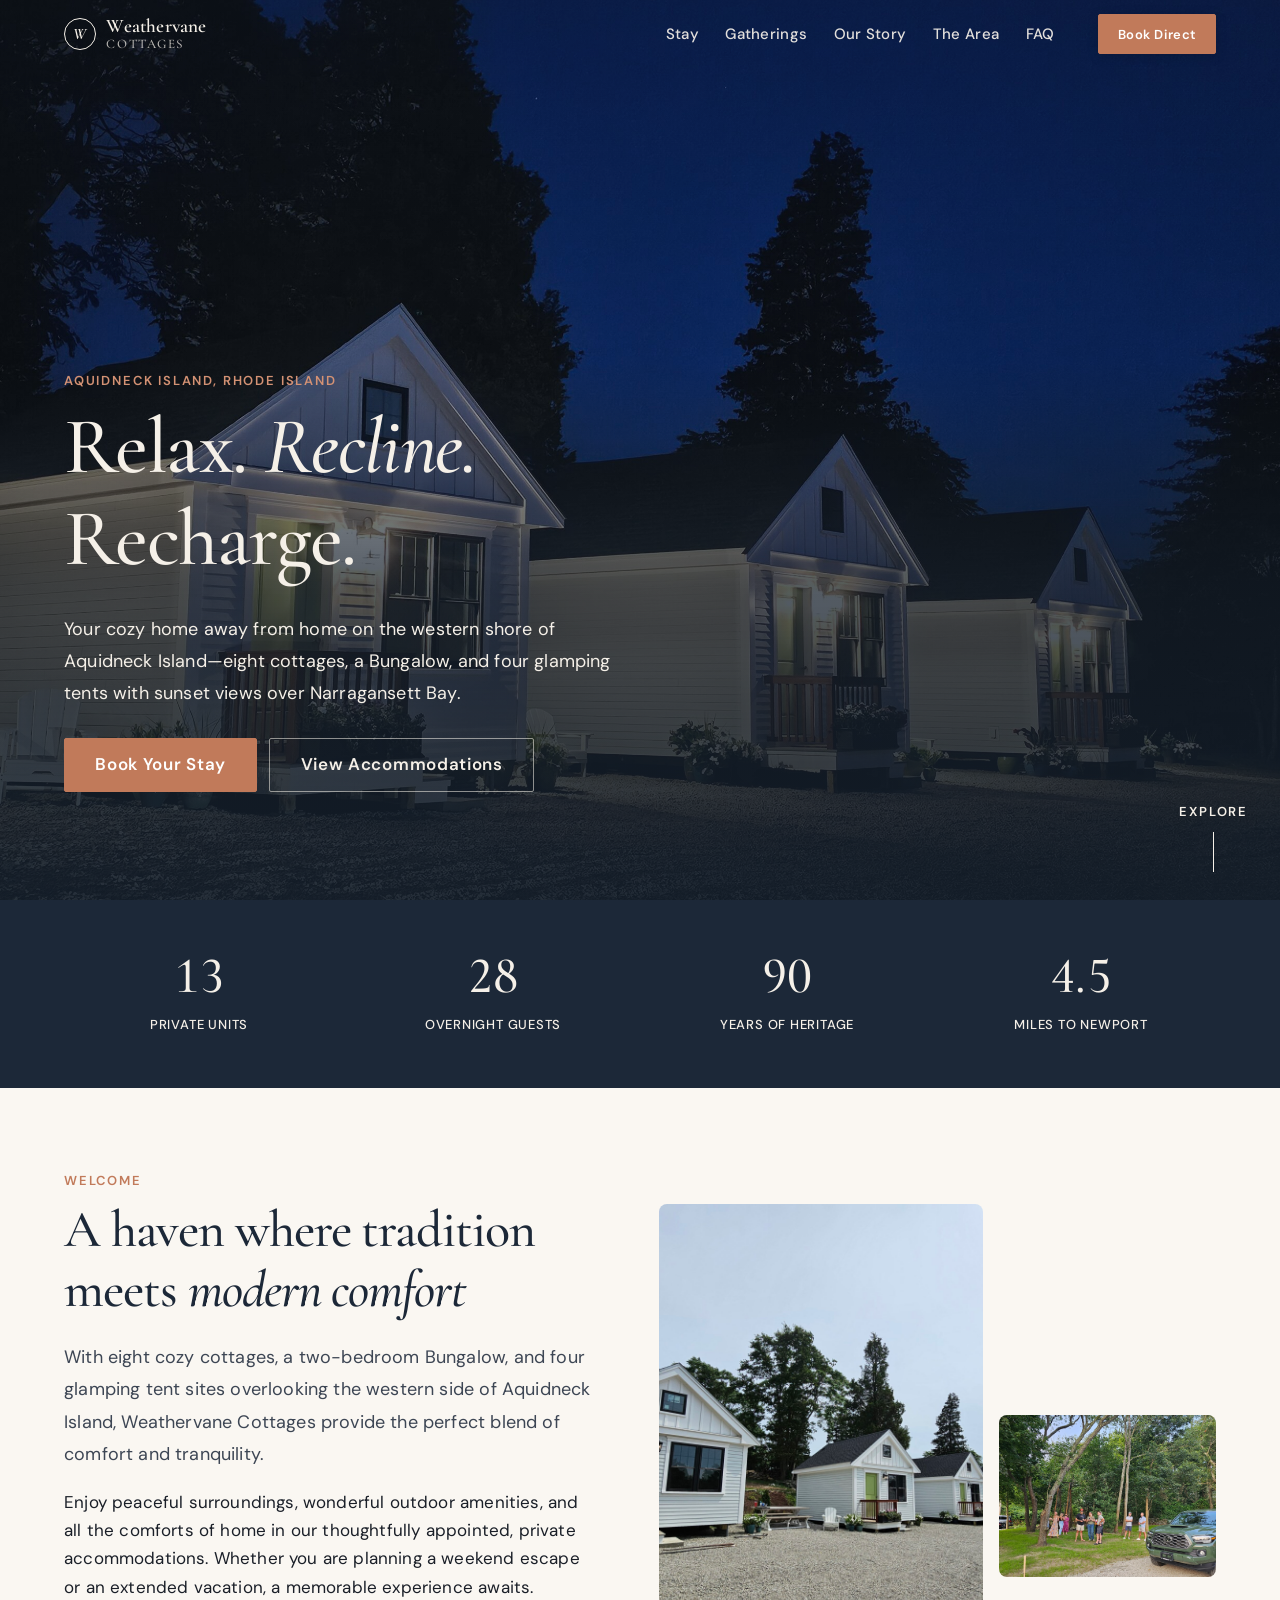
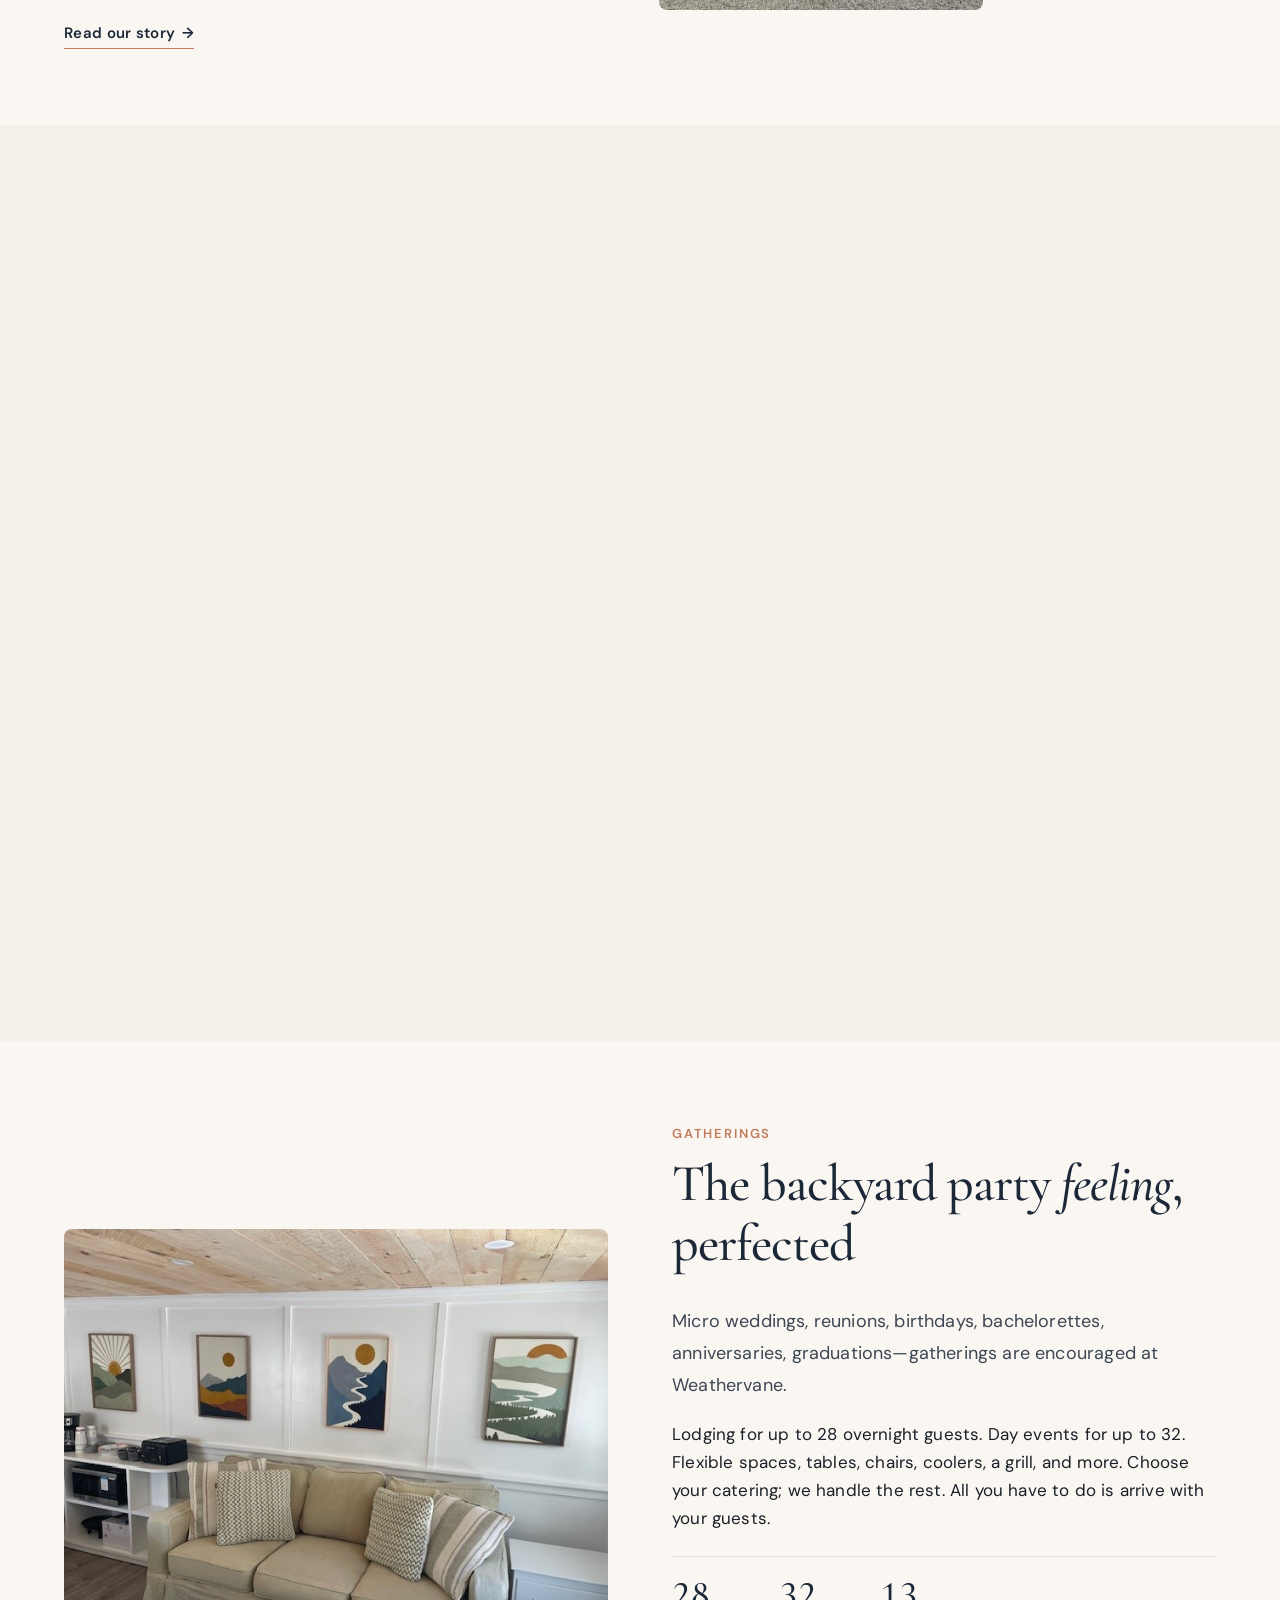
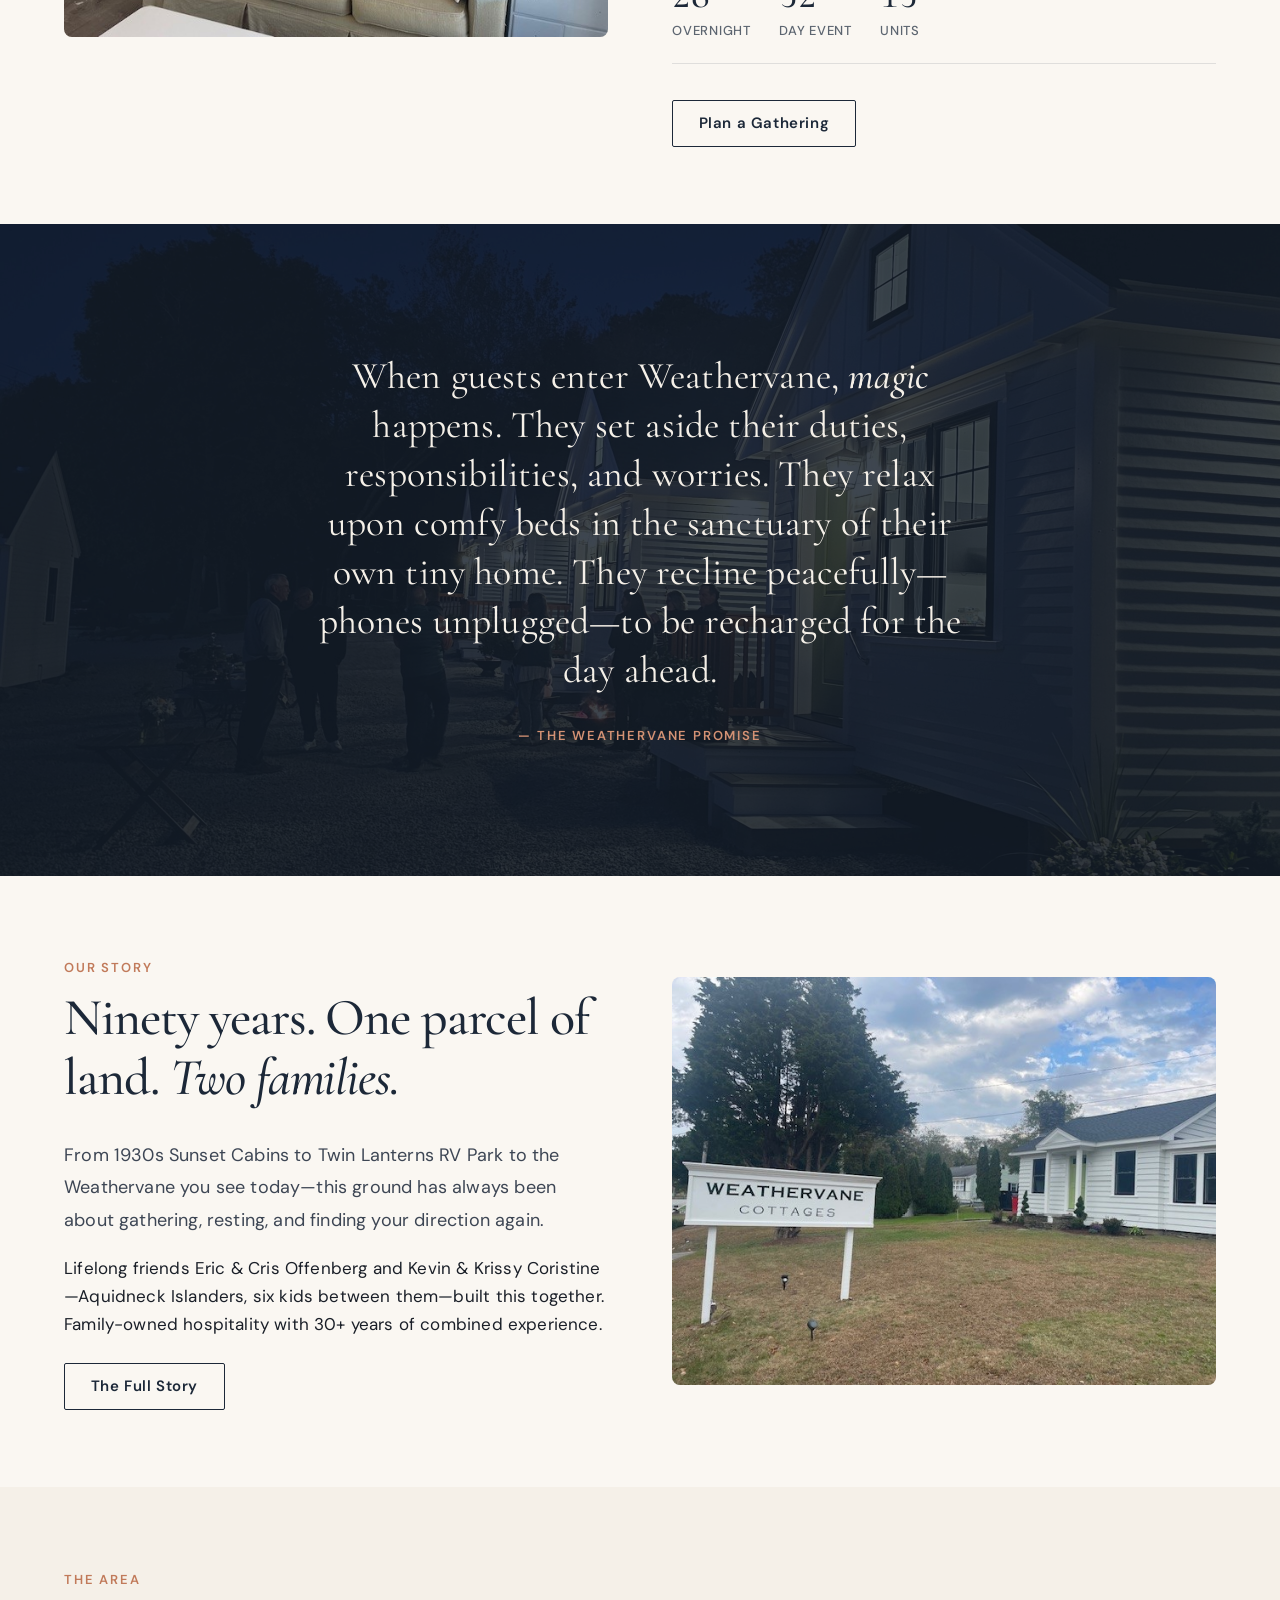
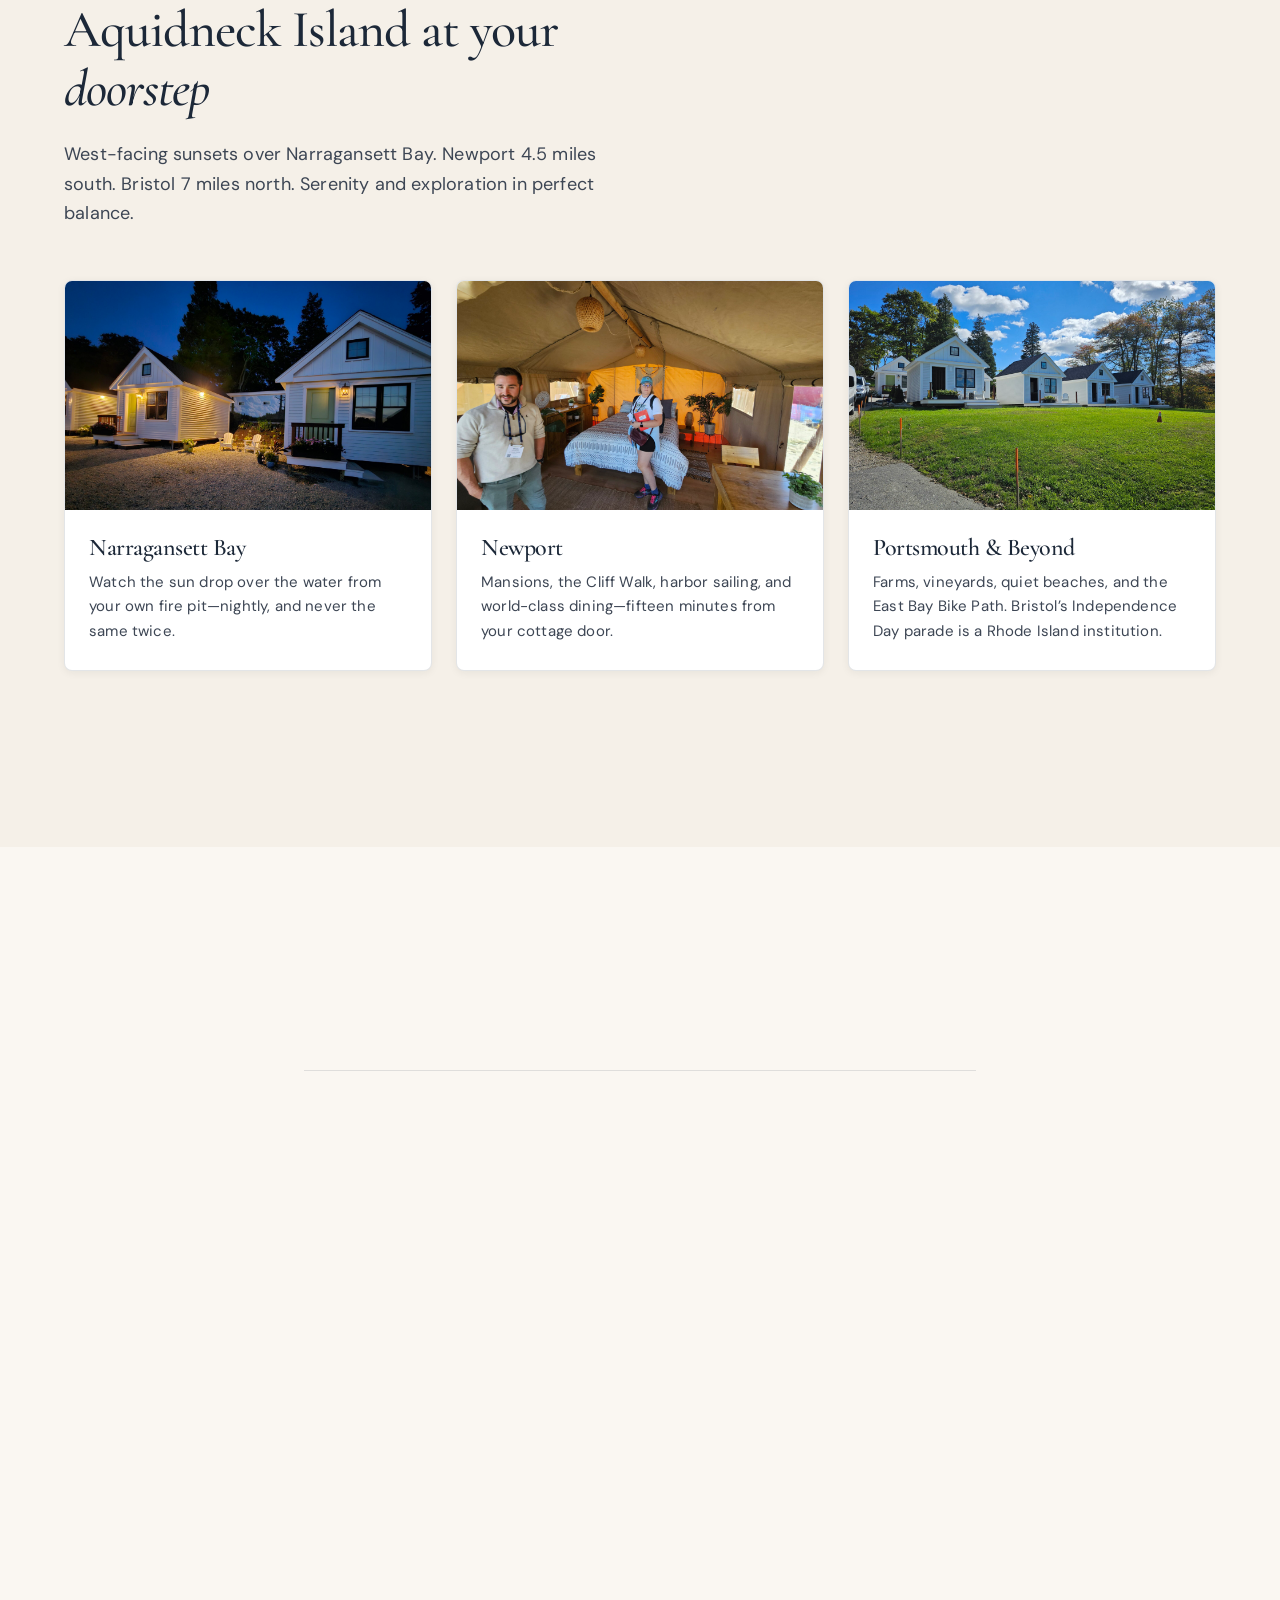
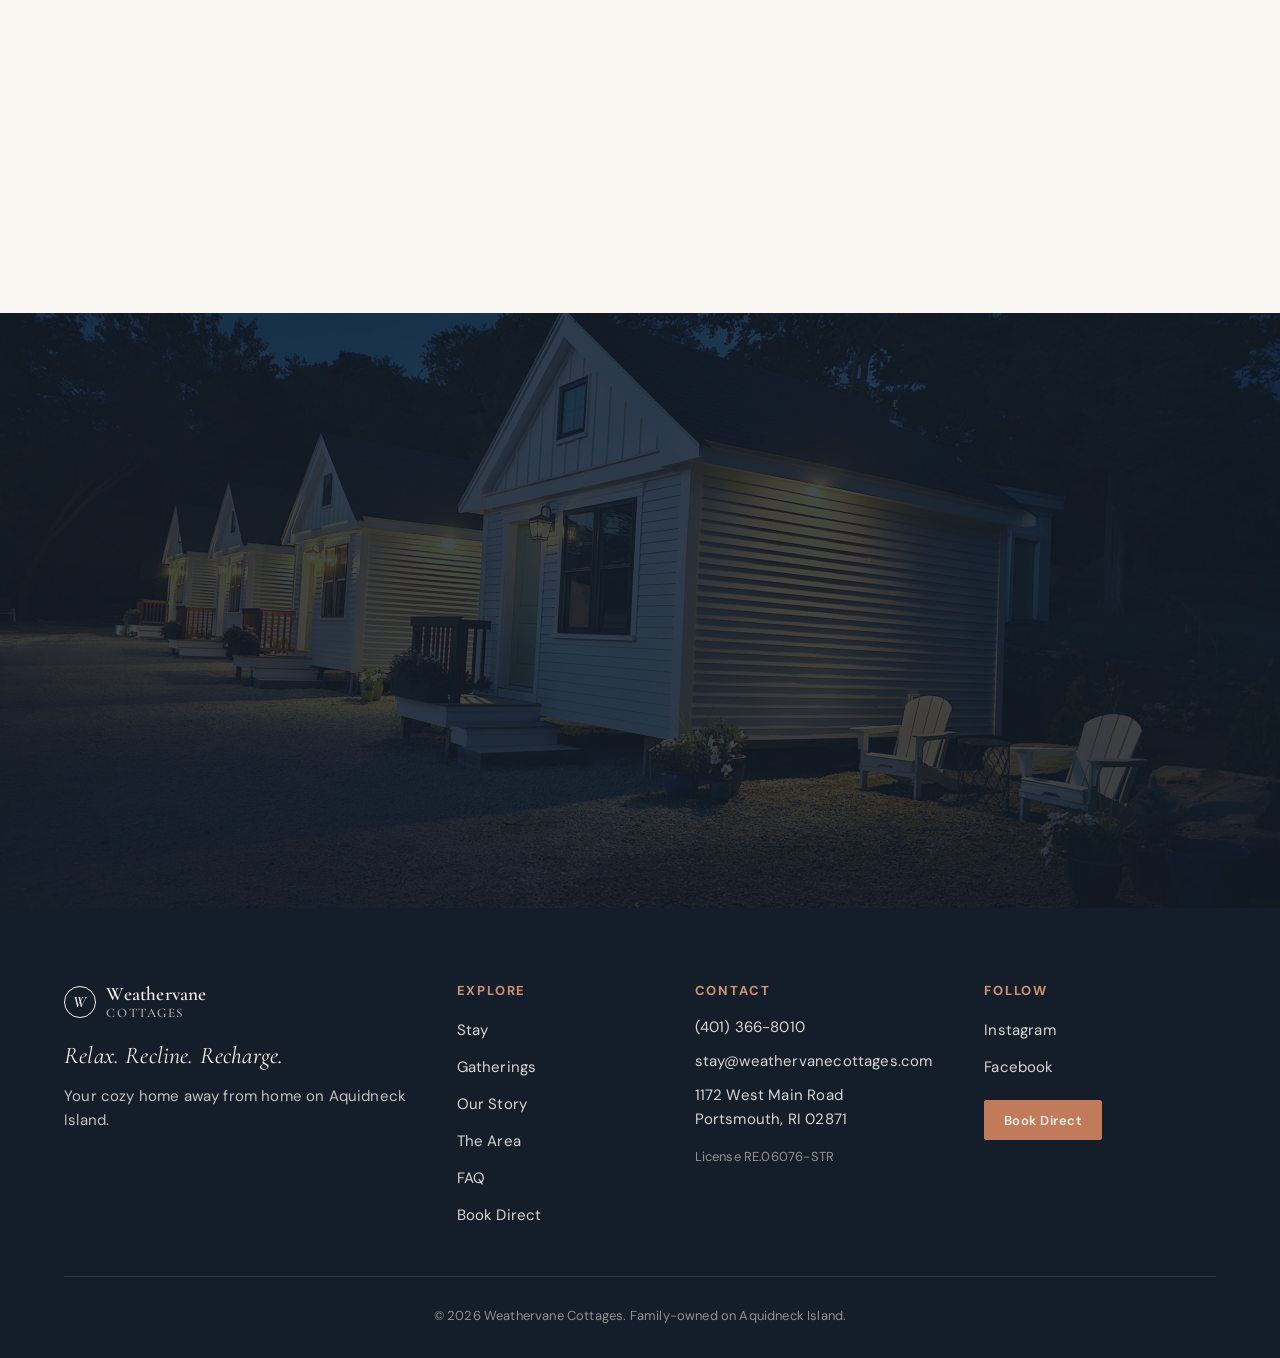
==== commit 52565def: "Weathervane Cottages — Grok 4.5 full redesign v2 - Grok 4.5 complete redesign: 19.5KB prompt w/ all " ====
--- a/index.html
+++ b/index.html
@@ -1,38 +1,41 @@
 <!DOCTYPE html>
 <html lang="en">
 <head>
-  <meta charset="UTF-8" />
-  <meta name="viewport" content="width=device-width, initial-scale=1.0" />
-  <title>Weathervane Cottages | Relax. Recline. Recharge. — Portsmouth, RI</title>
-  <meta name="description" content="Weathervane Cottages — 8 charming New England cottages and 4 safari-style glamping tents on Aquidneck Island, Rhode Island. Sleeps 28. Private fire pits, sunset views over Narragansett Bay. Direct booking. Weddings & group stays." />
-  <meta name="theme-color" content="#2a3a4e" />
-  <link rel="canonical" href="https://btizzy.github.io/weathervane-cottages-redesign/" />
-  <meta property="og:title" content="Weathervane Cottages | Portsmouth, Rhode Island" />
-  <meta property="og:description" content="8 cottages + 4 glamping tents on Aquidneck Island. Sunset views, fire pits, sleeps 28. Direct booking." />
-  <meta property="og:type" content="website" />
-  <meta property="og:url" content="https://btizzy.github.io/weathervane-cottages-redesign/" />
-  <meta property="og:image" content="https://btizzy.github.io/weathervane-cottages-redesign/assets/property/sunset-4.jpg" />
-  <meta name="twitter:card" content="summary_large_image" />
-
-  <!-- AEO: LodgingBusiness + LocalBusiness + FAQPage -->
+  <meta charset="UTF-8">
+  <meta name="viewport" content="width=device-width, initial-scale=1.0">
+  <title>Weathervane Cottages | Relax. Recline. Recharge. | Portsmouth, RI</title>
+  <meta name="description" content="Premium boutique cottage retreat on Aquidneck Island. Eight studio cottages, a two-bedroom Bungalow, and four glamping tents overlooking Narragansett Bay. Family-owned hospitality in Portsmouth, Rhode Island.">
+  <link rel="canonical" href="https://btizzy.github.io/weathervane-cottages-redesign/">
+  <meta name="theme-color" content="#1C2838">
+
+  <meta property="og:type" content="website">
+  <meta property="og:url" content="https://btizzy.github.io/weathervane-cottages-redesign/">
+  <meta property="og:title" content="Weathervane Cottages | Relax. Recline. Recharge.">
+  <meta property="og:description" content="Your cozy home away from home on Aquidneck Island. Boutique cottages, glamping tents, and a Bungalow with sunset views over Narragansett Bay.">
+  <meta property="og:image" content="https://btizzy.github.io/weathervane-cottages-redesign/assets/property/sunset-4.jpg">
+  <meta name="twitter:card" content="summary_large_image">
+  <meta name="twitter:title" content="Weathervane Cottages | Relax. Recline. Recharge.">
+  <meta name="twitter:description" content="Boutique cottage retreat on Aquidneck Island. Family-owned. Sunset views over Narragansett Bay.">
+  <meta name="twitter:image" content="https://btizzy.github.io/weathervane-cottages-redesign/assets/property/sunset-4.jpg">
+
+  <link rel="preconnect" href="https://fonts.googleapis.com">
+  <link rel="preconnect" href="https://fonts.gstatic.com" crossorigin>
+  <link href="https://fonts.googleapis.com/css2?family=Cormorant+Garamond:ital,wght@0,400;0,500;0,600;0,700;1,400;1,500;1,600&family=DM+Sans:ital,opsz,wght@0,9..40,300;0,9..40,400;0,9..40,500;0,9..40,600;0,9..40,700;1,9..40,400&display=swap" rel="stylesheet">
+  <link rel="stylesheet" href="css/styles.css">
+
   <script type="application/ld+json">
   {
     "@context": "https://schema.org",
     "@graph": [
       {
         "@type": ["LodgingBusiness", "LocalBusiness"],
-        "@id": "https://weathervanecottages.com/#business",
+        "@id": "https://btizzy.github.io/weathervane-cottages-redesign/#business",
         "name": "Weathervane Cottages",
-        "alternateName": "Weathervane Cottages & Glamping",
-        "description": "Eight classic New England cottages and four safari-style glamping tents on the west side of Aquidneck Island, Portsmouth, Rhode Island. Sunset views over Narragansett Bay. Sleeps up to 28 guests. Ideal for couples, families, weddings, and corporate retreats.",
-        "url": "https://weathervanecottages.com",
-        "telephone": "+1-401-366-8010",
+        "description": "Premium boutique cottage retreat on Aquidneck Island with eight studio cottages, a two-bedroom Bungalow, and four glamping tents overlooking Narragansett Bay.",
+        "url": "https://btizzy.github.io/weathervane-cottages-redesign/",
+        "telephone": "+14013668010",
         "email": "stay@weathervanecottages.com",
         "image": "https://btizzy.github.io/weathervane-cottages-redesign/assets/property/sunset-4.jpg",
-        "logo": "https://btizzy.github.io/weathervane-cottages-redesign/assets/property/sign.jpg",
-        "priceRange": "$$",
-        "currenciesAccepted": "USD",
-        "paymentAccepted": "Cash, Credit Card",
         "address": {
           "@type": "PostalAddress",
           "streetAddress": "1172 West Main Road",
@@ -43,34 +46,17 @@
         },
         "geo": {
           "@type": "GeoCoordinates",
-          "latitude": 41.5871,
-          "longitude": -71.2685
+          "latitude": 41.6021,
+          "longitude": -71.2701
         },
-        "hasMap": "https://www.google.com/maps/search/?api=1&query=1172+West+Main+Rd+Portsmouth+RI+02871",
-        "openingHoursSpecification": {
-          "@type": "OpeningHoursSpecification",
-          "dayOfWeek": ["Monday","Tuesday","Wednesday","Thursday","Friday","Saturday","Sunday"],
-          "opens": "00:00",
-          "closes": "23:59"
-        },
+        "priceRange": "$$",
+        "numberOfRooms": 13,
         "amenityFeature": [
-          {"@type":"LocationFeatureSpecification","name":"Free Wi-Fi","value":true},
-          {"@type":"LocationFeatureSpecification","name":"Air Conditioning","value":true},
-          {"@type":"LocationFeatureSpecification","name":"Private Fire Pit","value":true},
-          {"@type":"LocationFeatureSpecification","name":"Free Parking","value":true},
-          {"@type":"LocationFeatureSpecification","name":"Garden","value":true},
-          {"@type":"LocationFeatureSpecification","name":"Non-smoking","value":true},
-          {"@type":"LocationFeatureSpecification","name":"Bath House (for glamping)","value":true},
-          {"@type":"LocationFeatureSpecification","name":"Mini-fridge & Microwave","value":true}
+          { "@type": "LocationFeatureSpecification", "name": "Private fire pit" },
+          { "@type": "LocationFeatureSpecification", "name": "Wi-Fi" },
+          { "@type": "LocationFeatureSpecification", "name": "Free parking" },
+          { "@type": "LocationFeatureSpecification", "name": "Garden or deck" }
         ],
-        "numberOfRooms": 13,
-        "petsAllowed": "Contact for pet-friendly cottages",
-        "checkinTime": "15:00",
-        "checkoutTime": "11:00",
-        "starRating": {
-          "@type": "Rating",
-          "ratingValue": "4.9"
-        },
         "sameAs": [
           "https://www.instagram.com/weathervanecottages/",
           "https://www.facebook.com/profile.php?id=61563198885459"
@@ -81,427 +67,441 @@
         "mainEntity": [
           {
             "@type": "Question",
-            "name": "How many guests can stay at Weathervane Cottages?",
-            "acceptedAnswer": {"@type": "Answer", "text": "Weathervane Cottages sleeps up to 28 guests across 8 studio cottages, 1 two-bedroom Bungalow, and 4 safari-style glamping tents. The property can host up to 32 for day events."}
+            "name": "How do I book a stay at Weathervane Cottages?",
+            "acceptedAnswer": {
+              "@type": "Answer",
+              "text": "Book direct through our website or call us at (401) 366-8010. Real humans, same-day replies. Email stay@weathervanecottages.com anytime."
+            }
           },
           {
             "@type": "Question",
-            "name": "Where is Weathervane Cottages located?",
-            "acceptedAnswer": {"@type": "Answer", "text": "We are at 1172 West Main Road, Portsmouth, Rhode Island 02871, on the west side of Aquidneck Island with sunset views over Narragansett Bay. We are 4.5 miles from downtown Newport and 7 miles from Bristol."}
-          },
-          {
-            "@type": "Question",
-            "name": "Can I book a wedding or group event at Weathervane?",
-            "acceptedAnswer": {"@type": "Answer", "text": "Yes. We host intimate weddings, micro-weddings, bachelorette weekends, family reunions, and corporate retreats. The entire property can be reserved, with multiple event lawns (The Lawn, The Woods, The Courtyard, The Patio), fire pits, lounge, and catering-ready amenities for up to 32 guests."}
-          },
-          {
-            "@type": "Question",
-            "name": "What is the difference between the cottages and the glamping tents?",
-            "acceptedAnswer": {"@type": "Answer", "text": "Cottages are studio-style with a queen bed, full private bathroom, mini-fridge, microwave, AC, and Wi-Fi. The 2-bedroom Bungalow has a full kitchen. Glamping tents are 440 sq ft safari-style canvas with a queen bed, mini-fridge, covered porch, and shared access to a Bath House with hot showers, towels, and a hair dryer."}
+            "name": "What are the check-in and check-out times?",
+            "acceptedAnswer": {
+              "@type": "Answer",
+              "text": "Check-in is at 4:00 PM and check-out is at 11:00 AM. Early check-in or late check-out may be available upon request."
+            }
           },
           {
             "@type": "Question",
             "name": "Are pets allowed?",
-            "acceptedAnswer": {"@type": "Answer", "text": "Select cottages are pet-friendly. Please ask when booking. A small pet fee may apply."}
+            "acceptedAnswer": {
+              "@type": "Answer",
+              "text": "Select units may accommodate well-behaved pets with prior approval and a pet fee. Please contact us before booking to confirm availability."
+            }
           },
           {
             "@type": "Question",
-            "name": "Do you offer direct booking?",
-            "acceptedAnswer": {"@type": "Answer", "text": "Yes. We strongly prefer direct reservations. You avoid third-party fees, get the best rates, and can customize your stay with us directly. Call (401) 366-8010 or use our booking form."}
-          },
-          {
-            "@type": "Question",
-            "name": "What is the history of Weathervane Cottages?",
-            "acceptedAnswer": {"@type": "Answer", "text": "The property dates back to the 1930s as Sunset Cabins, later became Twin Lanterns RV Park, and was reinvented as Weathervane Cottages in 2024 by owners Eric & Cris Offenberg and Kevin & Krissy Coristine. The name was inspired by weathervanes seen on New England homes during a research trip from Rhode Island through Massachusetts, New Hampshire, Vermont, and New York."}
+            "name": "Is parking available?",
+            "acceptedAnswer": {
+              "@type": "Answer",
+              "text": "Yes. Complimentary on-site parking is available for all guests."
+            }
           }
         ]
       }
     ]
   }
   </script>
-
-  <link rel="preconnect" href="https://fonts.googleapis.com" />
-  <link rel="preconnect" href="https://fonts.gstatic.com" crossorigin />
-  <link href="https://fonts.googleapis.com/css2?family=Fraunces:ital,opsz,wght@0,24..144,300..700;1,24..144,300..700&family=Inter:wght@400;500;600&display=swap" rel="stylesheet" />
-  <link rel="stylesheet" href="css/styles.css" />
 </head>
 <body>
-
-  <!-- ======== HEADER ======== -->
-  <header class="site-header" id="siteHeader">
-    <div class="site-header__inner wrap">
-      <a href="/" class="brand" aria-label="Weathervane Cottages home">
-        <svg class="brand__mark" viewBox="0 0 32 32" aria-hidden="true">
-          <path d="M16 2 L16 28 M16 6 L4 16 L28 16 M16 6 L8 14 L24 14 M16 6 L10 18 L22 18" stroke="currentColor" stroke-width="1.6" stroke-linecap="round" fill="none"/>
-          <circle cx="16" cy="4" r="1.6" fill="currentColor"/>
-        </svg>
-        <span class="brand__text">
-          Weathervane
-          <small>Cottages · Portsmouth, RI</small>
-        </span>
+  <a class="skip-link" href="#main">Skip to content</a>
+
+  <header class="site-header" id="site-header">
+    <div class="site-header__inner">
+      <a class="site-logo" href="index.html" aria-label="Weathervane Cottages home">
+        <span class="site-logo__mark">W</span>
+        <span class="site-logo__text">Weathervane<span>Cottages</span></span>
       </a>
-      <nav class="nav" id="nav">
-        <ul class="nav__list">
-          <li><a href="#stay" class="nav__link">Stay</a></li>
-          <li><a href="#gatherings" class="nav__link">Gather</a></li>
-          <li><a href="#story" class="nav__link">Our Story</a></li>
-          <li><a href="#area" class="nav__link">The Area</a></li>
-          <li><a href="#faq" class="nav__link">FAQ</a></li>
+
+      <nav class="site-nav" id="site-nav" aria-label="Primary">
+        <ul class="site-nav__list">
+          <li><a href="stay.html">Stay</a></li>
+          <li><a href="gatherings.html">Gatherings</a></li>
+          <li><a href="story.html">Our Story</a></li>
+          <li><a href="area.html">The Area</a></li>
+          <li><a href="faq.html">FAQ</a></li>
         </ul>
-        <a href="#book" class="btn btn--sunset btn-arrow nav__cta">Book Direct</a>
+        <a class="btn btn--primary btn--sm site-nav__cta" href="book.html">Book Direct</a>
       </nav>
-      <button class="nav-toggle" id="navToggle" aria-label="Toggle menu" aria-expanded="false">
-        <span></span>
+
+      <a class="btn btn--primary btn--sm header-cta-mobile" href="book.html">Book</a>
+      <button class="nav-toggle" id="nav-toggle" aria-expanded="false" aria-controls="site-nav" aria-label="Open menu">
+        <span class="nav-toggle__bar"></span>
+        <span class="nav-toggle__bar"></span>
+        <span class="nav-toggle__bar"></span>
       </button>
     </div>
   </header>
 
-  <!-- ======== HERO ======== -->
-  <section class="hero" id="hero">
-    <div class="hero__media">
-      <img src="assets/property/sunset-4.jpg" alt="Weathervane Cottages at blue hour, warm interior lights glowing against the twilight sky over Aquidneck Island" />
-    </div>
-    <div class="hero__overlay"></div>
-    <div class="hero__content">
-      <div class="hero__inner">
-        <div class="hero__eyebrow"><span></span> PortSMOuth, Rhode Island · Est. 2024</div>
+  <main id="main">
+    <!-- HERO -->
+    <section class="hero">
+      <div class="hero__media" data-parallax>
+        <img src="assets/property/sunset-4.jpg" alt="Golden sunset over Narragansett Bay from Weathervane Cottages" width="1920" height="1080" fetchpriority="high">
+      </div>
+      <div class="hero__scrim" aria-hidden="true"></div>
+      <div class="hero__content">
+        <p class="eyebrow eyebrow--light">Aquidneck Island, Rhode Island</p>
         <h1 class="hero__title">
-          Relax. Recline.<br />
-          <em>Recharge.</em>
+          Relax. <em>Recline.</em> Recharge.
         </h1>
-        <p class="hero__lede">
-          Eight classic New England cottages and four safari-style glamping tents on a quiet corner of Aquidneck Island.
-          Fire pits, hydrangea gardens, sunset views over Narragansett Bay.
-        </p>
-        <div class="hero__cta-group">
-          <a href="#book" class="btn btn--sunset btn-arrow">Reserve Your Stay</a>
-          <a href="#stay" class="btn btn--ghost">See the Cottages</a>
-        </div>
-      </div>
-    </div>
-    <div class="hero__scroll">
-      <div class="hero__scroll-line"></div>
-      Scroll to explore
-    </div>
-  </section>
-
-  <!-- ======== TRUST / STATS ======== -->
-  <section class="trust">
-    <div class="wrap">
-      <div class="trust__grid">
-        <div class="trust__stat">
-          <div class="trust__num">8 <small>+</small></div>
-          <div class="trust__label">Cottages &amp; Bungalow</div>
-        </div>
-        <div class="trust__stat">
-          <div class="trust__num">4</div>
-          <div class="trust__label">Safari Glamping Tents</div>
-        </div>
-        <div class="trust__stat">
-          <div class="trust__num">28</div>
-          <div class="trust__label">Guests · Sleeps</div>
-        </div>
-        <div class="trust__stat">
-          <div class="trust__num">32</div>
-          <div class="trust__label">Day Guests · Events</div>
-        </div>
-      </div>
-    </div>
-  </section>
-
-  <!-- ======== INTRO EDITORIAL ======== -->
-  <section class="intro section" id="intro">
-    <div class="wrap-wide">
-      <div class="intro__grid">
-        <div class="intro__media" data-reveal>
-          <img src="assets/property/garden-2.jpg" alt="A row of white clapboard cottages with lime green doors framed by blooming hydrangeas" class="intro__img-main" loading="lazy" />
-          <img src="assets/property/aerial-2.jpg" alt="Aerial view of the Weathervane courtyard with fire pit and Adirondack chairs" class="intro__img-float" loading="lazy" />
-        </div>
-        <div class="intro__body" data-reveal data-reveal-delay="1">
-          <div class="t-eyebrow">Where the bay meets a quieter pace</div>
-          <h2 class="t-display">A coastal sanctuary on Aquidneck Island.</h2>
-          <p>
-            Weathervane Cottages sits on the west side of Aquidneck Island, surrounded by cedar trees, stone walls, and hydrangea gardens. Eight classic New England cottages and four luxurious glamping tents offer a rare blend of privacy and community — perfect for couples, families, and intimate gatherings.
-          </p>
-          <p>
-            Whether you're escaping for a romantic weekend, gathering family, or hosting an intimate wedding, this is a place to slow down, reconnect, and remember what matters.
-          </p>
-          <div class="intro__pull">
-            "The name came from seeing weathervanes on every beautiful New England home we passed while traveling. It felt like the perfect symbol for finding your direction again."
-          </div>
-          <div class="intro__signoff">
-            <div class="intro__signoff-line"></div>
-            <div class="intro__signoff-text">— Eric &amp; Cris Offenberg, Owners</div>
-          </div>
-          <a href="#stay" class="btn btn--dark-ghost btn-arrow">Explore the Stays</a>
-        </div>
-      </div>
-    </div>
-  </section>
-
-  <!-- ======== STAYS ======== -->
-  <section class="stays section" id="stay">
-    <div class="wrap">
-      <div class="section-head">
-        <div class="t-eyebrow">Where you'll stay</div>
-        <h2 class="t-display">Three ways to <em>unwind</em></h2>
-        <p>From a cozy cottage for two to a full-property gathering for 32 — choose your version of recharge.</p>
-      </div>
-      <div class="stays__grid">
-        <a href="#stay" class="card" data-reveal>
-          <div class="card__media">
-            <img src="assets/property/cottage-exterior-2.jpg" alt="A classic white cottage with a lime green door and hydrangeas blooming in front" loading="lazy" />
-            <span class="card__chip">Cottages</span>
-          </div>
-          <div class="card__body">
-            <h3 class="card__title">The Cottages <em>&amp; Bungalow</em></h3>
-            <p class="card__desc">Eight studio-style cottages and one two-bedroom Bungalow. Each has a queen bed, full private bathroom, mini-fridge, microwave, AC, and Wi-Fi. Perfect for couples or small families.</p>
-            <div class="card__meta">
-              <span>9 units</span>
-              <span>2–4 guests</span>
-            </div>
-          </div>
-        </a>
-        <a href="#stay" class="card" data-reveal data-reveal-delay="1">
-          <div class="card__media">
-            <img src="assets/property/aerial-2.jpg" alt="Aerial view of the safari-style glamping tent site" loading="lazy" />
-            <span class="card__chip">Glamping</span>
-          </div>
-          <div class="card__body">
-            <h3 class="card__title">Safari Glamping Tents</h3>
-            <p class="card__desc">Four luxury 440 sq ft canvas tents with queen beds, covered porches, and access to a shared Bath House with hot showers. Rustic elegance with modern comforts.</p>
-            <div class="card__meta">
-              <span>4 tents</span>
-              <span>2 guests each</span>
-            </div>
-          </div>
-        </a>
-        <a href="#gatherings" class="card" data-reveal data-reveal-delay="2">
-          <div class="card__media">
-            <img src="assets/property/grounds-3.jpg" alt="Group gathering around the courtyard fire pit" loading="lazy" />
-            <span class="card__chip">Gather</span>
-          </div>
-          <div class="card__body">
-            <h3 class="card__title">Group Stays &amp; Events</h3>
-            <p class="card__desc">The entire property can be reserved for intimate weddings, family reunions, and corporate retreats. Multiple event lawns, fire pits, and gathering spaces.</p>
-            <div class="card__meta">
-              <span>Up to 32</span>
-              <span>Private booking</span>
-            </div>
-          </div>
-        </a>
-      </div>
-    </div>
-  </section>
-
-  <!-- ======== GATHERINGS PITCH ======== -->
-  <section class="gatherings section" id="gatherings">
-    <div class="gatherings__media">
-      <img src="assets/property/aerial-1.jpg" alt="Aerial view of Weathervane Cottages property at twilight" loading="lazy" />
-    </div>
-    <div class="gatherings__overlay"></div>
-    <div class="gatherings__content wrap">
-      <div class="gatherings__grid">
-        <div class="gatherings__copy" data-reveal>
-          <div class="t-eyebrow">For your people</div>
-          <h2 class="t-display">Host the gathering everyone will <em>remember</em>.</h2>
-          <p>The entire property is available for private booking. Multiple lawns, fire pits, Adirondack seating, and space for up to 32 guests. Perfect for weddings, reunions, corporate offsites, or milestone celebrations.</p>
-          <div class="gatherings__capacity">
-            <div class="cap">
-              <div class="cap__num">28</div>
-              <div class="cap__label">Overnight Guests</div>
-            </div>
-            <div class="cap">
-              <div class="cap__num">32</div>
-              <div class="cap__label">Day Event Guests</div>
-            </div>
-          </div>
-          <ul class="gatherings__list">
-            <li>The Lawn · The Woods · The Courtyard · The Patio</li>
-            <li>Fire pits, grills, picnic tables, lounge with TV</li>
-            <li>Shared Bath House with hot showers for glamping guests</li>
-            <li>Plenty of parking · 4.5 miles from Newport</li>
+        <p class="hero__lede">Your cozy home away from home on the western shore of Aquidneck Island—eight cottages, a Bungalow, and four glamping tents with sunset views over Narragansett Bay.</p>
+        <div class="hero__actions">
+          <a class="btn btn--primary btn--lg" href="book.html">Book Your Stay</a>
+          <a class="btn btn--ghost-light btn--lg" href="stay.html">View Accommodations</a>
+        </div>
+      </div>
+      <div class="hero__scroll" aria-hidden="true">
+        <span>Explore</span>
+        <span class="hero__scroll-line"></span>
+      </div>
+    </section>
+
+    <!-- TRUST STRIP -->
+    <section class="trust-strip" aria-label="Property highlights">
+      <div class="container">
+        <ul class="trust-strip__grid">
+          <li class="trust-strip__item reveal">
+            <span class="trust-strip__num">13</span>
+            <span class="trust-strip__label">Private units</span>
+          </li>
+          <li class="trust-strip__item reveal">
+            <span class="trust-strip__num">28</span>
+            <span class="trust-strip__label">Overnight guests</span>
+          </li>
+          <li class="trust-strip__item reveal">
+            <span class="trust-strip__num">90</span>
+            <span class="trust-strip__label">Years of heritage</span>
+          </li>
+          <li class="trust-strip__item reveal">
+            <span class="trust-strip__num">4.5</span>
+            <span class="trust-strip__label">Miles to Newport</span>
+          </li>
+        </ul>
+      </div>
+    </section>
+
+    <!-- INTRO -->
+    <section class="section intro">
+      <div class="container">
+        <div class="intro__grid">
+          <div class="intro__copy reveal">
+            <p class="eyebrow">Welcome</p>
+            <h2 class="section-title">A haven where tradition meets <em>modern comfort</em></h2>
+            <p class="lead">With eight cozy cottages, a two-bedroom Bungalow, and four glamping tent sites overlooking the western side of Aquidneck Island, Weathervane Cottages provide the perfect blend of comfort and tranquility.</p>
+            <p>Enjoy peaceful surroundings, wonderful outdoor amenities, and all the comforts of home in our thoughtfully appointed, private accommodations. Whether you are planning a weekend escape or an extended vacation, a memorable experience awaits.</p>
+            <a class="text-link" href="story.html">Read our story <span aria-hidden="true">→</span></a>
+          </div>
+          <div class="intro__media reveal">
+            <figure class="media-frame media-frame--portrait">
+              <img src="assets/property/cottage-exterior-1.jpg" alt="Studio cottage exterior at Weathervane Cottages" width="800" height="1000" loading="lazy">
+            </figure>
+            <figure class="media-frame media-frame--inset">
+              <img src="assets/lifestyle/fire-pit-1.jpg" alt="Guests gathered around a private fire pit at dusk" width="600" height="600" loading="lazy">
+            </figure>
+          </div>
+        </div>
+      </div>
+    </section>
+
+    <!-- STAY CARDS -->
+    <section class="section section--cream stay-preview">
+      <div class="container">
+        <div class="section-header reveal">
+          <p class="eyebrow">Accommodations</p>
+          <h2 class="section-title">Find your <em>sanctuary</em></h2>
+          <p class="section-desc">Each unit is a tranquil retreat—plush bedding, private outdoor space, and everything you need to unplug and recharge.</p>
+        </div>
+
+        <div class="card-grid card-grid--3">
+          <article class="card reveal">
+            <a class="card__link" href="stay.html#cottages">
+              <div class="card__media">
+                <img src="assets/rooms/interior-1.jpg" alt="Cottage interior with queen bed and warm lighting" width="800" height="600" loading="lazy">
+              </div>
+              <div class="card__body">
+                <p class="card__meta">8 units · Sleeps 2 each</p>
+                <h3 class="card__title">Studio Cottages</h3>
+                <p class="card__text">Queen bed, full private bath with zero-threshold shower, mini-fridge, microwave, Keurig, and your own fire pit with Adirondack chairs.</p>
+                <span class="card__cta">Explore cottages <span aria-hidden="true">→</span></span>
+              </div>
+            </a>
+          </article>
+
+          <article class="card reveal">
+            <a class="card__link" href="stay.html#bungalow">
+              <div class="card__media">
+                <img src="assets/rooms/interior-3.jpg" alt="Bungalow living space with stone fireplace" width="800" height="600" loading="lazy">
+              </div>
+              <div class="card__body">
+                <p class="card__meta">1 unit · Sleeps 4</p>
+                <h3 class="card__title">The Bungalow</h3>
+                <p class="card__text">Two bedrooms, full kitchen, dining area, stone fireplace, and a private garden—ideal for families or two couples traveling together.</p>
+                <span class="card__cta">Explore the Bungalow <span aria-hidden="true">→</span></span>
+              </div>
+            </a>
+          </article>
+
+          <article class="card reveal">
+            <a class="card__link" href="stay.html#glamping">
+              <div class="card__media">
+                <img src="assets/property/garden-1.jpg" alt="Safari-style glamping tent among the gardens" width="800" height="600" loading="lazy">
+              </div>
+              <div class="card__body">
+                <p class="card__meta">4 tents · Sleeps 2 each</p>
+                <h3 class="card__title">Glamping Tents</h3>
+                <p class="card__text">440 sq ft safari-style tents with queen bed, mini-fridge, covered porch, and ceiling fan. Shared Bath House steps away.</p>
+                <span class="card__cta">Explore glamping <span aria-hidden="true">→</span></span>
+              </div>
+            </a>
+          </article>
+        </div>
+      </div>
+    </section>
+
+    <!-- GATHERINGS TEASER -->
+    <section class="section gatherings-teaser">
+      <div class="container">
+        <div class="split split--reverse">
+          <div class="split__media reveal">
+            <figure class="media-frame">
+              <img src="assets/lifestyle/lounge-1.jpg" alt="Outdoor gathering space ready for a celebration" width="1000" height="750" loading="lazy">
+            </figure>
+          </div>
+          <div class="split__copy reveal">
+            <p class="eyebrow">Gatherings</p>
+            <h2 class="section-title">The backyard party <em>feeling</em>, perfected</h2>
+            <p class="lead">Micro weddings, reunions, birthdays, bachelorettes, anniversaries, graduations—gatherings are encouraged at Weathervane.</p>
+            <p>Lodging for up to 28 overnight guests. Day events for up to 32. Flexible spaces, tables, chairs, coolers, a grill, and more. Choose your catering; we handle the rest. All you have to do is arrive with your guests.</p>
+            <div class="inline-stats">
+              <div class="inline-stats__item">
+                <span class="inline-stats__num">28</span>
+                <span class="inline-stats__label">Overnight</span>
+              </div>
+              <div class="inline-stats__item">
+                <span class="inline-stats__num">32</span>
+                <span class="inline-stats__label">Day event</span>
+              </div>
+              <div class="inline-stats__item">
+                <span class="inline-stats__num">13</span>
+                <span class="inline-stats__label">Units</span>
+              </div>
+            </div>
+            <a class="btn btn--secondary" href="gatherings.html">Plan a Gathering</a>
+          </div>
+        </div>
+      </div>
+    </section>
+
+    <!-- PROMISE BAND -->
+    <section class="promise-band">
+      <div class="promise-band__media" aria-hidden="true">
+        <img src="assets/property/evening-1.jpg" alt="" width="1920" height="800" loading="lazy">
+      </div>
+      <div class="promise-band__scrim" aria-hidden="true"></div>
+      <div class="container">
+        <blockquote class="promise-band__quote reveal">
+          <p>When guests enter Weathervane, <em>magic</em> happens. They set aside their duties, responsibilities, and worries. They relax upon comfy beds in the sanctuary of their own tiny home. They recline peacefully—phones unplugged—to be recharged for the day ahead.</p>
+          <cite>— The Weathervane Promise</cite>
+        </blockquote>
+      </div>
+    </section>
+
+    <!-- STORY TEASER -->
+    <section class="section story-teaser">
+      <div class="container">
+        <div class="split">
+          <div class="split__copy reveal">
+            <p class="eyebrow">Our Story</p>
+            <h2 class="section-title">Ninety years. One parcel of land. <em>Two families.</em></h2>
+            <p class="lead">From 1930s Sunset Cabins to Twin Lanterns RV Park to the Weathervane you see today—this ground has always been about gathering, resting, and finding your direction again.</p>
+            <p>Lifelong friends Eric &amp; Cris Offenberg and Kevin &amp; Krissy Coristine—Aquidneck Islanders, six kids between them—built this together. Family-owned hospitality with 30+ years of combined experience.</p>
+            <a class="btn btn--secondary" href="story.html">The Full Story</a>
+          </div>
+          <div class="split__media reveal">
+            <figure class="media-frame">
+              <img src="assets/property/sign.jpg" alt="The Weathervane Cottages entrance sign" width="1000" height="750" loading="lazy">
+            </figure>
+          </div>
+        </div>
+      </div>
+    </section>
+
+    <!-- AREA TEASER -->
+    <section class="section section--cream area-teaser">
+      <div class="container">
+        <div class="section-header reveal">
+          <p class="eyebrow">The Area</p>
+          <h2 class="section-title">Aquidneck Island at your <em>doorstep</em></h2>
+          <p class="section-desc">West-facing sunsets over Narragansett Bay. Newport 4.5 miles south. Bristol 7 miles north. Serenity and exploration in perfect balance.</p>
+        </div>
+
+        <div class="card-grid card-grid--3">
+          <article class="card card--minimal reveal">
+            <div class="card__media">
+              <img src="assets/property/sunset-2.jpg" alt="Sunset over Narragansett Bay" width="800" height="500" loading="lazy">
+            </div>
+            <div class="card__body">
+              <h3 class="card__title">Narragansett Bay</h3>
+              <p class="card__text">Watch the sun drop over the water from your own fire pit—nightly, and never the same twice.</p>
+            </div>
+          </article>
+          <article class="card card--minimal reveal">
+            <div class="card__media">
+              <img src="assets/property/aerial-1.jpg" alt="Aerial view of Aquidneck Island shoreline" width="800" height="500" loading="lazy">
+            </div>
+            <div class="card__body">
+              <h3 class="card__title">Newport</h3>
+              <p class="card__text">Mansions, the Cliff Walk, harbor sailing, and world-class dining—fifteen minutes from your cottage door.</p>
+            </div>
+          </article>
+          <article class="card card--minimal reveal">
+            <div class="card__media">
+              <img src="assets/property/grounds-1.jpg" alt="Lush grounds at Weathervane Cottages" width="800" height="500" loading="lazy">
+            </div>
+            <div class="card__body">
+              <h3 class="card__title">Portsmouth &amp; Beyond</h3>
+              <p class="card__text">Farms, vineyards, quiet beaches, and the East Bay Bike Path. Bristol’s Independence Day parade is a Rhode Island institution.</p>
+            </div>
+          </article>
+        </div>
+
+        <div class="section-footer reveal">
+          <a class="btn btn--secondary" href="area.html">Explore the Area</a>
+        </div>
+      </div>
+    </section>
+
+    <!-- FAQ TEASER -->
+    <section class="section faq-teaser">
+      <div class="container container--narrow">
+        <div class="section-header reveal">
+          <p class="eyebrow">Questions</p>
+          <h2 class="section-title">Good to <em>know</em></h2>
+        </div>
+        <div class="faq-list">
+          <details class="faq-item reveal">
+            <summary class="faq-item__question">How do I book a stay?</summary>
+            <div class="faq-item__answer">
+              <p>Book direct on our <a href="book.html">booking page</a>, call <a href="tel:+14013668010">(401) 366-8010</a>, or email <a href="mailto:stay@weathervanecottages.com">stay@weathervanecottages.com</a>. Real humans, same-day replies.</p>
+            </div>
+          </details>
+          <details class="faq-item reveal">
+            <summary class="faq-item__question">What time is check-in and check-out?</summary>
+            <div class="faq-item__answer">
+              <p>Check-in is at 4:00 PM. Check-out is at 11:00 AM. Need flexibility? Reach out—we’ll do our best.</p>
+            </div>
+          </details>
+          <details class="faq-item reveal">
+            <summary class="faq-item__question">Can we host a wedding or reunion?</summary>
+            <div class="faq-item__answer">
+              <p>Absolutely. Full-property buyouts sleep 28 overnight and welcome up to 32 for day events. See <a href="gatherings.html">Gatherings</a> for details.</p>
+            </div>
+          </details>
+          <details class="faq-item reveal">
+            <summary class="faq-item__question">Where exactly are you located?</summary>
+            <div class="faq-item__answer">
+              <p>1172 West Main Road, Portsmouth, RI 02871—west side of Aquidneck Island, 4.5 miles from Newport, 7 miles from Bristol.</p>
+            </div>
+          </details>
+        </div>
+        <div class="section-footer reveal">
+          <a class="text-link" href="faq.html">All questions answered <span aria-hidden="true">→</span></a>
+        </div>
+      </div>
+    </section>
+
+    <!-- NEWSLETTER -->
+    <section class="section newsletter">
+      <div class="container">
+        <div class="newsletter__panel reveal">
+          <div class="newsletter__copy">
+            <p class="eyebrow">Stay in touch</p>
+            <h2 class="section-title section-title--sm">Notes from the <em>cottages</em></h2>
+            <p>Seasonal updates, gathering availability, and a little Aquidneck Island inspiration. No noise—just the good things.</p>
+          </div>
+          <form class="newsletter__form" action="#" method="post" id="newsletter-form">
+            <div class="form-row">
+              <label class="visually-hidden" for="newsletter-email">Email address</label>
+              <input class="form-input" type="email" id="newsletter-email" name="email" placeholder="your@email.com" required autocomplete="email">
+              <button class="btn btn--primary" type="submit">Subscribe</button>
+            </div>
+            <p class="form-note">We respect your inbox. Unsubscribe anytime.</p>
+          </form>
+        </div>
+      </div>
+    </section>
+
+    <!-- FINAL CTA -->
+    <section class="final-cta">
+      <div class="final-cta__media" aria-hidden="true">
+        <img src="assets/property/sunset-1.jpg" alt="" width="1920" height="900" loading="lazy">
+      </div>
+      <div class="final-cta__scrim" aria-hidden="true"></div>
+      <div class="container">
+        <div class="final-cta__content reveal">
+          <p class="eyebrow eyebrow--light">Ready when you are</p>
+          <h2 class="final-cta__title">Come find your <em>direction</em> again</h2>
+          <p class="final-cta__text">Reserve your cottage, tent, or Bungalow. We are ready to welcome you home.</p>
+          <div class="final-cta__actions">
+            <a class="btn btn--primary btn--lg" href="book.html">Book Direct</a>
+            <a class="btn btn--ghost-light btn--lg" href="tel:+14013668010">Call (401) 366-8010</a>
+          </div>
+        </div>
+      </div>
+    </section>
+  </main>
+
+  <footer class="site-footer">
+    <div class="container">
+      <div class="site-footer__grid">
+        <div class="site-footer__brand">
+          <a class="site-logo site-logo--footer" href="index.html">
+            <span class="site-logo__mark">W</span>
+            <span class="site-logo__text">Weathervane<span>Cottages</span></span>
+          </a>
+          <p class="site-footer__tagline">Relax. Recline. Recharge.</p>
+          <p class="site-footer__promise">Your cozy home away from home on Aquidneck Island.</p>
+        </div>
+
+        <div class="site-footer__col">
+          <h3 class="site-footer__heading">Explore</h3>
+          <ul class="site-footer__links">
+            <li><a href="stay.html">Stay</a></li>
+            <li><a href="gatherings.html">Gatherings</a></li>
+            <li><a href="story.html">Our Story</a></li>
+            <li><a href="area.html">The Area</a></li>
+            <li><a href="faq.html">FAQ</a></li>
+            <li><a href="book.html">Book Direct</a></li>
           </ul>
-          <a href="#book" class="btn btn--sunset btn-arrow">Inquire About Private Booking</a>
-        </div>
-        <div class="gatherings__media-card" data-reveal data-reveal-delay="1">
-          <img src="assets/lifestyle/fire-pit-5.jpg" alt="Guests gathered around the fire pit at dusk" loading="lazy" />
-          <p>Evening gatherings are our specialty.</p>
-        </div>
-      </div>
-    </div>
-  </section>
-
-  <!-- ======== FAQ / AEO ======== -->
-  <section class="faq section" id="faq">
-    <div class="wrap">
-      <div class="section-head">
-        <div class="t-eyebrow">Common questions</div>
-        <h2 class="t-display">Everything you need to <em>know</em></h2>
-      </div>
-      <div class="faq__list">
-        <div class="faq__item" data-reveal>
-          <div class="faq__q">How far is Weathervane Cottages from Newport?</div>
-          <div class="faq__a">Just 4.5 miles from downtown Newport and 7 miles from Bristol. You're perfectly positioned to enjoy both towns while staying in a much quieter setting.</div>
-        </div>
-        <div class="faq__item" data-reveal>
-          <div class="faq__q">Do you offer direct booking?</div>
-          <div class="faq__a">Yes. We strongly prefer direct reservations. You'll avoid third-party fees and get the best rates and availability — plus our team can personalize your stay.</div>
-        </div>
-        <div class="faq__item" data-reveal>
-          <div class="faq__q">Are the glamping tents heated and air-conditioned?</div>
-          <div class="faq__a">The tents have excellent insulation and ceiling fans. In cooler months we provide portable heaters. All cottages and the Bungalow have full AC and heat.</div>
-        </div>
-        <div class="faq__item" data-reveal>
-          <div class="faq__q">Is the property suitable for weddings?</div>
-          <div class="faq__a">Absolutely. We host intimate ceremonies and receptions. The lawn, courtyard, and fire pit area create beautiful backdrops. We accommodate up to 32 guests overnight.</div>
-        </div>
-        <div class="faq__item" data-reveal>
-          <div class="faq__q">What is the history of the property?</div>
-          <div class="faq__a">The land dates to the 1930s as Sunset Cabins, then became Twin Lanterns RV Park. Weathervane Cottages opened in 2024 by owners Eric &amp; Cris Offenberg and Kevin &amp; Krissy Coristine.</div>
-        </div>
-        <div class="faq__item" data-reveal>
-          <div class="faq__q">Are pets allowed?</div>
-          <div class="faq__a">Select cottages are pet-friendly. Please ask when booking. A small pet fee may apply.</div>
-        </div>
-      </div>
-    </div>
-  </section>
-
-  <!-- ======== STORY ======== -->
-  <section class="story section" id="story">
-    <div class="wrap-wide">
-      <div class="story__grid">
-        <div class="story__media" data-reveal>
-          <img src="assets/lifestyle/lounge-1.jpg" alt="The Weathervane lounge with framed coastal art prints" class="story__img" loading="lazy" />
-          <img src="assets/rooms/bath-3.jpg" alt="A clean modern cottage bathroom with white tile and dark-wood vanity" class="story__img" loading="lazy" />
-        </div>
-        <div class="story__copy" data-reveal data-reveal-delay="1">
-          <div class="t-eyebrow">Our story</div>
-          <h2 class="t-display">From RV park to <em>coastal sanctuary</em>.</h2>
-          <p>What was once Twin Lanterns RV Park is now Weathervane Cottages — a labor of love by longtime friends Eric &amp; Cris Offenberg and Kevin &amp; Krissy Coristine.</p>
-          <p>The name came from seeing weathervanes on beautiful New England homes during a research trip from Rhode Island through Massachusetts, New Hampshire, Vermont, and New York. It felt like the perfect symbol for finding your direction again.</p>
-          <p>We opened the first four cottages in August 2024. The full property came online in early 2025. Today it is a place where people come to slow down, reconnect, and remember what matters.</p>
-          <div class="story__attr">— Eric Offenberg, Owner</div>
-        </div>
-      </div>
-    </div>
-  </section>
-
-  <!-- ======== AREA ======== -->
-  <section class="area section" id="area">
-    <div class="wrap-wide">
-      <div class="area__grid">
-        <div class="area__media" data-reveal>
-          <div class="area__map-wrap">
-            <img src="assets/property/aerial-2.jpg" alt="Aerial view of Weathervane Cottages" class="area__map" loading="lazy" />
-            <div class="area__map-pin">
-              <div class="area__map-pin-dot"></div>
-              <div class="area__map-pin-pulse"></div>
-            </div>
-          </div>
-        </div>
-        <div class="area__copy" data-reveal data-reveal-delay="1">
-          <div class="t-eyebrow">Where you'll be</div>
-          <h2 class="t-display">The best of Aquidneck Island.</h2>
-          <p>Located on the quieter west side of the island, you're 4.5 miles from Newport's bustling waterfront and 7 miles from historic Bristol. Day-trip to Providence, Mystic, Cape Cod, or Boston.</p>
-          <ul class="area__list">
-            <li>Cliff Walk &amp; Newport Mansions (15 min)</li>
-            <li>Bristol Waterfront &amp; 4th of July Parade (12 min)</li>
-            <li>Beaches, farms, wineries, and sailing</li>
-            <li>Easy day trips to Providence, Mystic, or Boston</li>
+        </div>
+
+        <div class="site-footer__col">
+          <h3 class="site-footer__heading">Contact</h3>
+          <ul class="site-footer__contact">
+            <li><a href="tel:+14013668010">(401) 366-8010</a></li>
+            <li><a href="mailto:stay@weathervanecottages.com">stay@weathervanecottages.com</a></li>
+            <li>1172 West Main Road<br>Portsmouth, RI 02871</li>
+            <li class="site-footer__license">License RE.06076-STR</li>
           </ul>
-          <a href="#book" class="btn btn--sunset btn-arrow area__cta">Plan Your Stay</a>
-        </div>
-      </div>
-    </div>
-  </section>
-
-  <!-- ======== NEWSLETTER ======== -->
-  <section class="newsletter">
-    <div class="wrap newsletter__inner">
-      <div class="newsletter__copy" data-reveal>
-        <div class="t-eyebrow">Stay in the know</div>
-        <h2 class="t-display">Seasonal updates, last-minute openings, and notes from the porch.</h2>
-        <p>Join our small, thoughtful list. We only write when we have something worth saying.</p>
-      </div>
-      <form class="newsletter__form" data-reveal data-reveal-delay="1" onsubmit="event.preventDefault(); this.querySelector('.newsletter__hint').textContent='Thanks — we\'ll be in touch.'; this.reset();">
-        <div class="newsletter__row">
-          <input type="email" class="newsletter__input" placeholder="your@email.com" required aria-label="Email address" />
-          <button type="submit" class="btn btn--sunset">Join</button>
-        </div>
-        <div class="newsletter__hint">No spam. Unsubscribe anytime.</div>
-      </form>
-    </div>
-  </section>
-
-  <!-- ======== FINAL CTA ======== -->
-  <section class="final-cta" id="book">
-    <div class="final-cta__media">
-      <img src="assets/lifestyle/fire-pit-3.jpg" alt="Guests gathered around the fire pit at night" loading="lazy" />
-    </div>
-    <div class="final-cta__overlay"></div>
-    <div class="final-cta__inner">
-      <h2 class="t-display">Your cottage is <em>waiting</em>.</h2>
-      <p>Book direct and skip the fees. Choose your dates, pick your cottage or tent, and start planning your coastal escape.</p>
-      <div class="final-cta__row">
-        <a href="tel:+14013668010" class="btn btn--sunset btn-arrow btn--lg">Check Availability &amp; Book</a>
-        <a href="tel:+14013668010" class="btn btn--ghost btn--lg">Call (401) 366-8010</a>
-      </div>
-      <p style="margin-top: 2rem; font-size: 0.9rem; opacity: 0.7;">RE.06076-STR · Family owned &amp; operated</p>
-    </div>
-  </section>
-
-  <!-- ======== FOOTER ======== -->
-  <footer class="site-footer">
-    <div class="wrap">
-      <div class="site-footer__grid">
-        <div>
-          <div class="footer__brand">Weathervane Cottages</div>
-          <p class="footer__pitch">Relax. Recline. Recharge.<br />Portsmouth, Rhode Island.</p>
-          <div class="footer__contact">
-            <div><strong>1172 West Main Road</strong></div>
-            <div>Portsmouth, RI 02871</div>
-            <div><a href="tel:+14013668010">(401) 366-8010</a></div>
-            <div><a href="mailto:stay@weathervanecottages.com">stay@weathervanecottages.com</a></div>
-          </div>
-        </div>
-        <div>
-          <div class="footer__heading">Stay</div>
-          <ul class="footer__list">
-            <li><a href="#stay">Cottages</a></li>
-            <li><a href="#stay">Glamping Tents</a></li>
-            <li><a href="#stay">The Bungalow</a></li>
-            <li><a href="#gatherings">Private Booking</a></li>
+        </div>
+
+        <div class="site-footer__col">
+          <h3 class="site-footer__heading">Follow</h3>
+          <ul class="site-footer__social">
+            <li><a href="https://www.instagram.com/weathervanecottages/" target="_blank" rel="noopener noreferrer">Instagram</a></li>
+            <li><a href="https://www.facebook.com/profile.php?id=61563198885459" target="_blank" rel="noopener noreferrer">Facebook</a></li>
           </ul>
-        </div>
-        <div>
-          <div class="footer__heading">Experience</div>
-          <ul class="footer__list">
-            <li><a href="#story">Our Story</a></li>
-            <li><a href="#area">The Area</a></li>
-            <li><a href="#gatherings">Gatherings &amp; Events</a></li>
-            <li><a href="#faq">FAQ</a></li>
-          </ul>
-        </div>
-        <div>
-          <div class="footer__heading">Connect</div>
-          <div class="footer__social">
-            <a href="https://www.instagram.com/weathervanecottages/" aria-label="Instagram">IG</a>
-            <a href="https://www.facebook.com/profile.php?id=61563198885459" aria-label="Facebook">FB</a>
-          </div>
-        </div>
-      </div>
-      <div class="footer__bottom">
-        <div>© 2026 Weathervane Cottages · All rights reserved</div>
-        <div class="footer__legal">
-          <a href="#">Privacy</a>
-          <a href="#">Terms</a>
-        </div>
+          <a class="btn btn--primary btn--sm site-footer__cta" href="book.html">Book Direct</a>
+        </div>
+      </div>
+
+      <div class="site-footer__bottom">
+        <p>&copy; <span data-year></span> Weathervane Cottages. Family-owned on Aquidneck Island.</p>
       </div>
     </div>
   </footer>
 
   <script src="js/main.js"></script>
 </body>
-</html>
+</html>
--- a/css/styles.css
+++ b/css/styles.css
@@ -1,1803 +1,2198 @@
 /* ==========================================================================
    Weathervane Cottages — Design System
-   Brand: Relax. Recline. Recharge.
-   Coastal New England hospitality
+   ==========================================================================
+   TYPE SYSTEM JUSTIFICATION
+   Display: Cormorant Garamond — editorial serif with exceptional italics for
+   accent words (relax, recline, recharge, sanctuary, magic). Warm, classical
+   hospitality presence akin to Six Senses / 1 Hotels editorial moments without
+   the stiffness of colder modern serifs. Strong optical presence at 48–96px.
+   Body: DM Sans (opsz axis) — highly readable at 16px mobile, refined
+   letter-spacing, contemporary without feeling tech-startup. Pairs cleanly
+   with Garamond’s high contrast. Fallback: Georgia / system-ui stack.
    ========================================================================== */
 
-/* --- Design Tokens ------------------------------------------------------- */
+/* --------------------------------------------------------------------------
+   Tokens
+   -------------------------------------------------------------------------- */
 :root {
-  /* Color — Coastal New England */
-  --c-ink:        #1a1a1a;          /* near-black, body text */
-  --c-ink-soft:   #4a4a4a;          /* secondary text */
-  --c-cream:      #f5f0e8;          /* warm sand, primary background */
-  --c-cream-deep: #ebe3d3;          /* deeper cream for sections */
-  --c-paper:      #fafaf7;          /* pure off-white */
-  --c-ocean:      #2a3a4e;          /* deep slate navy, primary */
-  --c-ocean-deep: #1a2638;          /* darker ocean */
-  --c-bay:        #4a6a8a;          /* medium ocean blue */
-  --c-sunset:     #c4654a;          /* terracotta sunset accent */
-  --c-sunset-soft:#e8a98c;          /* warm peach */
-  --c-sage:       #5c7060;          /* New England foliage */
-  --c-stone:      #8a8478;          /* warm grey, secondary */
-  --c-line:       #d4ccbc;          /* hairline divider */
+  /* Color — sacred discipline */
+  --navy: #1C2838;
+  --navy-deep: #141E2A;
+  --navy-soft: #2A3A4E;
+  --cream: #F5F0E8;
+  --cream-deep: #EBE4D8;
+  --paper: #FAF7F2;
+  --ink: #1A1F28;
+  --ink-soft: #3D4654;
+  --ink-muted: #5C6570;
+  --terracotta: #C17A5A;
+  --terracotta-deep: #A56446;
+  --terracotta-soft: #D49274;
+  --sage: #5E7260;
+  --sage-soft: #7A8F7C;
+  --bronze: #A67C52;
+  --line: rgba(28, 40, 56, 0.12);
+  --line-strong: rgba(28, 40, 56, 0.22);
+  --white: #FFFFFF;
 
   /* Typography */
-  --font-display: "Fraunces", "Cormorant Garamond", "Times New Roman", serif;
-  --font-body:    "Inter", -apple-system, BlinkMacSystemFont, "Segoe UI", system-ui, sans-serif;
-  --font-mono:    "JetBrains Mono", ui-monospace, "SF Mono", Menlo, monospace;
-
-  /* Scale */
-  --fs-xs:   0.75rem;
-  --fs-sm:   0.875rem;
-  --fs-base: 1rem;
-  --fs-md:   1.125rem;
-  --fs-lg:   1.375rem;
-  --fs-xl:   1.75rem;
-  --fs-2xl:  2.25rem;
-  --fs-3xl:  3rem;
-  --fs-4xl:  4rem;
-  --fs-5xl:  5.5rem;
-  --fs-6xl:  7.5rem;
-
-  /* Spacing */
-  --s-1:  0.25rem;
-  --s-2:  0.5rem;
-  --s-3:  0.75rem;
-  --s-4:  1rem;
-  --s-6:  1.5rem;
-  --s-8:  2rem;
-  --s-10: 2.5rem;
-  --s-12: 3rem;
-  --s-16: 4rem;
-  --s-20: 5rem;
-  --s-24: 6rem;
-  --s-32: 8rem;
-
-  /* Layout */
-  --w-max:    1440px;
-  --w-prose:  68ch;
-  --w-text:   920px;
-  --w-wide:   1280px;
-  --gutter:   clamp(1.25rem, 4vw, 3rem);
-
-  /* Effects */
-  --r-sm: 4px;
-  --r-md: 8px;
-  --r-lg: 16px;
-  --r-xl: 24px;
-
-  --shadow-sm: 0 1px 2px rgba(26, 38, 56, 0.04), 0 1px 1px rgba(26, 38, 56, 0.06);
-  --shadow-md: 0 4px 12px rgba(26, 38, 56, 0.06), 0 2px 4px rgba(26, 38, 56, 0.04);
-  --shadow-lg: 0 12px 32px rgba(26, 38, 56, 0.08), 0 4px 8px rgba(26, 38, 56, 0.06);
-  --shadow-xl: 0 24px 64px rgba(26, 38, 56, 0.12), 0 8px 16px rgba(26, 38, 56, 0.08);
-
-  --ease:        cubic-bezier(0.16, 1, 0.3, 1);
+  --font-display: "Cormorant Garamond", "Palatino Linotype", Palatino, "Book Antiqua", Georgia, serif;
+  --font-body: "DM Sans", "Segoe UI", system-ui, -apple-system, sans-serif;
+
+  --fs-xs: clamp(0.75rem, 0.7rem + 0.2vw, 0.8125rem);
+  --fs-sm: clamp(0.875rem, 0.84rem + 0.2vw, 0.9375rem);
+  --fs-base: clamp(1rem, 0.96rem + 0.2vw, 1.0625rem);
+  --fs-md: clamp(1.0625rem, 1rem + 0.3vw, 1.125rem);
+  --fs-lg: clamp(1.25rem, 1.1rem + 0.6vw, 1.5rem);
+  --fs-xl: clamp(1.75rem, 1.4rem + 1.2vw, 2.375rem);
+  --fs-2xl: clamp(2.25rem, 1.7rem + 2vw, 3.25rem);
+  --fs-3xl: clamp(2.75rem, 2rem + 2.8vw, 4.25rem);
+  --fs-hero: clamp(3rem, 2.2rem + 3.5vw, 5.5rem);
+
+  --lh-tight: 1.15;
+  --lh-snug: 1.3;
+  --lh-body: 1.65;
+  --lh-loose: 1.8;
+
+  --ls-display: -0.02em;
+  --ls-eyebrow: 0.14em;
+  --ls-body: 0.01em;
+
+  /* Space */
+  --space-1: 0.25rem;
+  --space-2: 0.5rem;
+  --space-3: 0.75rem;
+  --space-4: 1rem;
+  --space-5: 1.5rem;
+  --space-6: 2rem;
+  --space-7: 3rem;
+  --space-8: 4rem;
+  --space-9: 6rem;
+  --space-10: 8rem;
+
+  --section-y: clamp(4.5rem, 6vw, 7.5rem);
+  --container: 72rem;
+  --container-narrow: 42rem;
+  --gutter: clamp(1.25rem, 4vw, 2rem);
+
+  /* Radius & shadow */
+  --radius-sm: 2px;
+  --radius: 4px;
+  --radius-md: 8px;
+  --radius-lg: 12px;
+
+  --shadow-sm: 0 2px 8px rgba(20, 30, 42, 0.06);
+  --shadow-md: 0 8px 24px rgba(20, 30, 42, 0.1);
+  --shadow-lg: 0 16px 48px rgba(20, 30, 42, 0.14);
+  --shadow-lift: 0 12px 32px rgba(20, 30, 42, 0.12);
+
+  /* Motion */
+  --ease-out: cubic-bezier(0.22, 1, 0.36, 1);
   --ease-in-out: cubic-bezier(0.65, 0, 0.35, 1);
-  --d-fast:      200ms;
-  --d-base:      400ms;
-  --d-slow:      700ms;
-}
-
-/* --- Reset --------------------------------------------------------------- */
-*, *::before, *::after { box-sizing: border-box; }
-* { margin: 0; padding: 0; }
-html { scroll-behavior: smooth; -webkit-text-size-adjust: 100%; }
+  --dur-fast: 180ms;
+  --dur: 320ms;
+  --dur-slow: 600ms;
+
+  /* Header */
+  --header-h: 4.25rem;
+}
+
+/* --------------------------------------------------------------------------
+   Reset / Base
+   -------------------------------------------------------------------------- */
+*,
+*::before,
+*::after {
+  box-sizing: border-box;
+}
+
+html {
+  scroll-behavior: smooth;
+  -webkit-text-size-adjust: 100%;
+}
+
+@media (prefers-reduced-motion: reduce) {
+  html { scroll-behavior: auto; }
+  *,
+  *::before,
+  *::after {
+    animation-duration: 0.01ms !important;
+    animation-iteration-count: 1 !important;
+    transition-duration: 0.01ms !important;
+  }
+}
+
 body {
+  margin: 0;
   font-family: var(--font-body);
   font-size: var(--fs-base);
-  line-height: 1.6;
-  color: var(--c-ink);
-  background: var(--c-cream);
+  font-weight: 400;
+  font-optical-sizing: auto;
+  line-height: var(--lh-body);
+  letter-spacing: var(--ls-body);
+  color: var(--ink);
+  background: var(--paper);
   -webkit-font-smoothing: antialiased;
   -moz-osx-font-smoothing: grayscale;
-  text-rendering: optimizeLegibility;
-  overflow-x: hidden;
-}
-img, picture, video { display: block; max-width: 100%; height: auto; }
-a { color: inherit; text-decoration: none; }
-button { font: inherit; cursor: pointer; border: none; background: none; color: inherit; }
-input, textarea, select { font: inherit; }
-ul, ol { list-style: none; }
-hr { border: none; border-top: 1px solid var(--c-line); margin: var(--s-8) 0; }
-
-/* --- Typography ---------------------------------------------------------- */
-.t-display {
+}
+
+img {
+  max-width: 100%;
+  height: auto;
+  display: block;
+  object-fit: cover;
+}
+
+img[loading="lazy"] {
+  opacity: 0;
+  transition: opacity var(--dur-slow) var(--ease-out);
+}
+
+img[loading="lazy"].is-loaded,
+img[loading="lazy"]:not([src]) {
+  opacity: 1;
+}
+
+figure { margin: 0; }
+ul, ol { margin: 0; padding: 0; list-style: none; }
+blockquote { margin: 0; }
+address { font-style: normal; }
+
+a {
+  color: var(--terracotta-deep);
+  text-decoration-thickness: 1px;
+  text-underline-offset: 0.18em;
+  transition: color var(--dur-fast) var(--ease-out);
+}
+
+a:hover {
+  color: var(--navy);
+}
+
+a:focus-visible,
+button:focus-visible,
+input:focus-visible,
+select:focus-visible,
+textarea:focus-visible {
+  outline: 2px solid var(--terracotta);
+  outline-offset: 3px;
+}
+
+h1, h2, h3, h4 {
   font-family: var(--font-display);
-  font-weight: 400;
-  font-variation-settings: "opsz" 144, "SOFT" 50;
-  letter-spacing: -0.02em;
-  line-height: 1.05;
-}
-.t-eyebrow {
+  font-weight: 500;
+  line-height: var(--lh-tight);
+  letter-spacing: var(--ls-display);
+  color: var(--navy);
+  margin: 0 0 0.5em;
+}
+
+h1 em, h2 em, h3 em,
+.hero__title em,
+.page-hero__title em,
+.section-title em,
+.final-cta__title em,
+.promise-band__quote em {
+  font-style: italic;
+  font-weight: 500;
+  color: inherit;
+}
+
+p { margin: 0 0 1em; }
+p:last-child { margin-bottom: 0; }
+
+strong { font-weight: 600; }
+
+.visually-hidden,
+.skip-link:not(:focus) {
+  position: absolute;
+  width: 1px;
+  height: 1px;
+  padding: 0;
+  margin: -1px;
+  overflow: hidden;
+  clip: rect(0, 0, 0, 0);
+  white-space: nowrap;
+  border: 0;
+}
+
+.skip-link:focus {
+  position: fixed;
+  top: 1rem;
+  left: 1rem;
+  z-index: 1000;
+  padding: 0.75rem 1.25rem;
+  background: var(--navy);
+  color: var(--cream);
+  text-decoration: none;
+  font-size: var(--fs-sm);
+  font-weight: 600;
+  border-radius: var(--radius);
+}
+
+/* --------------------------------------------------------------------------
+   Layout
+   -------------------------------------------------------------------------- */
+.container {
+  width: 100%;
+  max-width: calc(var(--container) + var(--gutter) * 2);
+  margin-inline: auto;
+  padding-inline: var(--gutter);
+}
+
+.container--narrow {
+  max-width: calc(var(--container-narrow) + var(--gutter) * 2);
+}
+
+.section {
+  padding-block: var(--section-y);
+}
+
+.section--cream {
+  background: var(--cream);
+}
+
+.section--navy {
+  background: var(--navy);
+  color: var(--cream);
+}
+
+.section--navy .section-title,
+.section--navy h2 {
+  color: var(--cream);
+}
+
+.section-header {
+  max-width: 40rem;
+  margin-bottom: clamp(2.5rem, 4vw, 3.5rem);
+}
+
+.section-header.text-center,
+.section-footer {
+  text-align: center;
+}
+
+.section-footer {
+  margin-top: clamp(2.5rem, 4vw, 3.5rem);
+}
+
+.section-title {
+  font-size: var(--fs-2xl);
+  font-weight: 500;
+  margin-bottom: 0.4em;
+}
+
+.section-title--sm {
+  font-size: var(--fs-xl);
+}
+
+.section-desc {
+  font-size: var(--fs-md);
+  color: var(--ink-soft);
+  max-width: 36rem;
+  margin: 0;
+}
+
+.lead {
+  font-size: var(--fs-md);
+  line-height: var(--lh-loose);
+  color: var(--ink-soft);
+}
+
+.eyebrow {
+  display: inline-block;
   font-family: var(--font-body);
   font-size: var(--fs-xs);
-  font-weight: 500;
-  letter-spacing: 0.18em;
+  font-weight: 600;
+  letter-spacing: var(--ls-eyebrow);
   text-transform: uppercase;
-  color: var(--c-sunset);
-}
-.t-lede {
-  font-family: var(--font-display);
-  font-weight: 400;
-  font-variation-settings: "opsz" 60, "SOFT" 100;
+  color: var(--terracotta);
+  margin: 0 0 0.85rem;
+  line-height: 1;
+}
+
+.eyebrow--light {
+  color: var(--terracotta-soft);
+}
+
+.prose-center {
+  text-align: center;
+}
+
+.prose-center .lead {
   font-size: var(--fs-lg);
-  line-height: 1.55;
-  color: var(--c-ink-soft);
-  letter-spacing: -0.005em;
-}
-.t-body { font-size: var(--fs-base); line-height: 1.7; color: var(--c-ink-soft); }
-.t-small { font-size: var(--fs-sm); line-height: 1.55; color: var(--c-stone); }
-
-h1, h2, h3, h4, h5, h6 { font-family: var(--font-display); font-weight: 400; line-height: 1.1; color: var(--c-ink); }
-h1 { font-size: clamp(2.5rem, 7vw, var(--fs-5xl)); letter-spacing: -0.025em; }
-h2 { font-size: clamp(2rem, 5vw, var(--fs-3xl)); letter-spacing: -0.02em; }
-h3 { font-size: var(--fs-xl); letter-spacing: -0.015em; }
-h4 { font-size: var(--fs-lg); letter-spacing: -0.01em; }
-p { line-height: 1.7; }
-em { font-style: italic; color: var(--c-ink); }
-
-/* --- Layout helpers ------------------------------------------------------ */
-.wrap { max-width: var(--w-max); margin: 0 auto; padding: 0 var(--gutter); }
-.wrap-wide { max-width: var(--w-wide); margin: 0 auto; padding: 0 var(--gutter); }
-.wrap-text { max-width: var(--w-text); margin: 0 auto; padding: 0 var(--gutter); }
-.wrap-prose { max-width: var(--w-prose); margin: 0 auto; }
-.section { padding: clamp(4rem, 10vw, var(--s-32)) 0; }
-.section-tight { padding: clamp(3rem, 7vw, var(--s-16)) 0; }
-.divider { height: 1px; background: var(--c-line); margin: 0; }
-
-/* --- Buttons ------------------------------------------------------------- */
+  color: var(--ink-soft);
+}
+
+.prose p {
+  color: var(--ink-soft);
+  font-size: var(--fs-md);
+}
+
+/* Split layouts */
+.split {
+  display: grid;
+  gap: clamp(2rem, 5vw, 4.5rem);
+  align-items: center;
+}
+
+@media (min-width: 900px) {
+  .split {
+    grid-template-columns: 1fr 1fr;
+  }
+
+  .split--reverse .split__copy {
+    order: 2;
+  }
+
+  .split--reverse .split__media {
+    order: 1;
+  }
+}
+
+.split__copy .section-title {
+  margin-bottom: 0.6em;
+}
+
+.split__copy .lead {
+  margin-bottom: 1em;
+}
+
+.split__copy .btn,
+.split__copy .text-link {
+  margin-top: 0.5rem;
+}
+
+/* Media frames — NO scale on hover */
+.media-frame {
+  overflow: hidden;
+  border-radius: var(--radius-md);
+  background: var(--cream-deep);
+  position: relative;
+}
+
+.media-frame img {
+  width: 100%;
+  height: 100%;
+  aspect-ratio: 4 / 3;
+  transition: none;
+}
+
+.media-frame--portrait img {
+  aspect-ratio: 4 / 5;
+}
+
+/* --------------------------------------------------------------------------
+   Buttons & links
+   -------------------------------------------------------------------------- */
 .btn {
-  --btn-bg: var(--c-ocean);
-  --btn-fg: var(--c-cream);
   display: inline-flex;
   align-items: center;
-  gap: 0.6rem;
-  padding: 0.95rem 1.75rem;
-  background: var(--btn-bg);
-  color: var(--btn-fg);
+  justify-content: center;
+  gap: 0.5rem;
   font-family: var(--font-body);
   font-size: var(--fs-sm);
-  font-weight: 500;
-  letter-spacing: 0.05em;
-  text-transform: uppercase;
-  border-radius: var(--r-md);
-  transition: transform var(--d-fast) var(--ease), background var(--d-fast) var(--ease), box-shadow var(--d-fast) var(--ease);
-  position: relative;
-  overflow: hidden;
-  isolation: isolate;
-}
-.btn:hover { transform: translateY(-2px); box-shadow: var(--shadow-md); background: var(--c-ocean-deep); }
-.btn:active { transform: translateY(0); }
-.btn--ghost {
-  --btn-bg: transparent;
-  --btn-fg: var(--c-cream);
-  border: 1px solid var(--c-cream);
-}
-.btn--ghost:hover { background: var(--c-cream); color: var(--c-ocean); }
-.btn--dark-ghost {
-  --btn-bg: transparent;
-  --btn-fg: var(--c-ocean);
-  border: 1px solid var(--c-ocean);
-}
-.btn--dark-ghost:hover { background: var(--c-ocean); color: var(--c-cream); }
-.btn--sunset {
-  --btn-bg: var(--c-sunset);
-  --btn-fg: var(--c-cream);
-}
-.btn--sunset:hover { background: #b25a42; }
-.btn--sm { padding: 0.6rem 1.1rem; font-size: var(--fs-xs); }
-.btn--lg { padding: 1.1rem 2rem; font-size: var(--fs-base); }
-.btn-arrow::after {
-  content: "→";
-  display: inline-block;
-  transition: transform var(--d-fast) var(--ease);
-  font-family: var(--font-body);
-}
-.btn-arrow:hover::after { transform: translateX(4px); }
-
-/* --- Header / Nav -------------------------------------------------------- */
+  font-weight: 600;
+  letter-spacing: 0.04em;
+  text-decoration: none;
+  text-transform: none;
+  line-height: 1;
+  padding: 0.95rem 1.6rem;
+  border-radius: var(--radius-sm);
+  border: 1.5px solid transparent;
+  cursor: pointer;
+  transition:
+    background var(--dur-fast) var(--ease-out),
+    color var(--dur-fast) var(--ease-out),
+    border-color var(--dur-fast) var(--ease-out),
+    transform var(--dur-fast) var(--ease-out),
+    box-shadow var(--dur-fast) var(--ease-out);
+  min-height: 44px;
+  white-space: nowrap;
+}
+
+.btn--sm {
+  padding: 0.7rem 1.15rem;
+  font-size: var(--fs-xs);
+  min-height: 40px;
+}
+
+.btn--lg {
+  padding: 1.1rem 1.9rem;
+  font-size: var(--fs-base);
+}
+
+.btn--block {
+  width: 100%;
+}
+
+.btn--primary {
+  background: var(--terracotta);
+  color: var(--white);
+  border-color: var(--terracotta);
+}
+
+.btn--primary:hover {
+  background: var(--terracotta-deep);
+  border-color: var(--terracotta-deep);
+  color: var(--white);
+  box-shadow: var(--shadow-sm);
+}
+
+.btn--secondary {
+  background: transparent;
+  color: var(--navy);
+  border-color: var(--navy);
+}
+
+.btn--secondary:hover {
+  background: var(--navy);
+  color: var(--cream);
+}
+
+.btn--ghost-light {
+  background: transparent;
+  color: var(--cream);
+  border-color: rgba(245, 240, 232, 0.55);
+}
+
+.btn--ghost-light:hover {
+  background: rgba(245, 240, 232, 0.12);
+  border-color: var(--cream);
+  color: var(--cream);
+}
+
+.text-link {
+  display: inline-flex;
+  align-items: center;
+  gap: 0.4rem;
+  font-weight: 600;
+  font-size: var(--fs-sm);
+  color: var(--navy);
+  text-decoration: none;
+  letter-spacing: 0.02em;
+  border-bottom: 1px solid var(--terracotta);
+  padding-bottom: 0.15em;
+  transition: color var(--dur-fast) var(--ease-out), border-color var(--dur-fast) var(--ease-out);
+}
+
+.text-link:hover {
+  color: var(--terracotta-deep);
+  border-color: var(--terracotta-deep);
+}
+
+/* --------------------------------------------------------------------------
+   Header / Nav
+   -------------------------------------------------------------------------- */
 .site-header {
   position: fixed;
-  top: 0; left: 0; right: 0;
+  top: 0;
+  left: 0;
+  right: 0;
   z-index: 100;
-  padding: 1rem 0;
-  transition: background var(--d-base) var(--ease), padding var(--d-base) var(--ease), box-shadow var(--d-base) var(--ease);
-}
+  height: var(--header-h);
+  transition:
+    background var(--dur) var(--ease-out),
+    box-shadow var(--dur) var(--ease-out),
+    backdrop-filter var(--dur) var(--ease-out);
+}
+
 .site-header.is-scrolled {
-  background: rgba(245, 240, 232, 0.92);
-  backdrop-filter: saturate(180%) blur(12px);
-  -webkit-backdrop-filter: saturate(180%) blur(12px);
-  padding: 0.6rem 0;
-  box-shadow: 0 1px 0 rgba(26, 38, 56, 0.06);
-}
+  background: rgba(250, 247, 242, 0.92);
+  backdrop-filter: blur(12px);
+  -webkit-backdrop-filter: blur(12px);
+  box-shadow: 0 1px 0 var(--line);
+}
+
 .site-header__inner {
-  max-width: var(--w-max);
-  margin: 0 auto;
-  padding: 0 var(--gutter);
   display: flex;
   align-items: center;
   justify-content: space-between;
-  gap: 2rem;
-}
-.brand {
+  height: 100%;
+  max-width: calc(var(--container) + var(--gutter) * 2);
+  margin-inline: auto;
+  padding-inline: var(--gutter);
+  gap: 1rem;
+}
+
+.site-logo {
+  display: inline-flex;
+  align-items: center;
+  gap: 0.65rem;
+  text-decoration: none;
+  color: var(--cream);
+  flex-shrink: 0;
+  z-index: 102;
+  transition: color var(--dur) var(--ease-out);
+}
+
+.site-header.is-scrolled .site-logo,
+.site-header.nav-open .site-logo {
+  color: var(--navy);
+}
+
+.site-logo__mark {
+  display: grid;
+  place-items: center;
+  width: 2rem;
+  height: 2rem;
+  border: 1.5px solid currentColor;
+  border-radius: 50%;
   font-family: var(--font-display);
-  font-size: 1.25rem;
+  font-size: 1rem;
+  font-weight: 600;
+  font-style: italic;
+  line-height: 1;
+}
+
+.site-logo__text {
+  font-family: var(--font-display);
+  font-size: 1.2rem;
+  font-weight: 600;
+  letter-spacing: 0.01em;
+  line-height: 1.1;
+  display: flex;
+  flex-direction: column;
+}
+
+.site-logo__text span {
+  font-size: 0.68em;
   font-weight: 500;
-  letter-spacing: -0.01em;
-  color: var(--c-cream);
+  letter-spacing: 0.12em;
+  text-transform: uppercase;
+  opacity: 0.75;
+}
+
+.site-nav {
   display: flex;
   align-items: center;
-  gap: 0.6rem;
-  transition: color var(--d-base) var(--ease);
-}
-.site-header.is-scrolled .brand { color: var(--c-ocean); }
-.brand__mark {
-  display: inline-block;
-  width: 28px;
-  height: 28px;
-  flex-shrink: 0;
-}
-.brand__text { display: flex; flex-direction: column; line-height: 1.1; }
-.brand__text small {
-  font-family: var(--font-body);
-  font-size: 0.6rem;
-  font-weight: 400;
-  letter-spacing: 0.22em;
-  text-transform: uppercase;
-  opacity: 0.7;
-  margin-top: 2px;
-}
-
-.nav { display: flex; align-items: center; gap: 0.4rem; }
-.nav__list { display: flex; gap: 0.25rem; }
-.nav__link {
+  gap: 2rem;
+}
+
+.site-nav__list {
+  display: flex;
+  align-items: center;
+  gap: 0.15rem;
+}
+
+.site-nav__list a {
+  display: block;
+  padding: 0.5rem 0.75rem;
   font-size: var(--fs-sm);
   font-weight: 500;
+  color: rgba(245, 240, 232, 0.92);
+  text-decoration: none;
   letter-spacing: 0.02em;
-  color: var(--c-cream);
-  padding: 0.5rem 0.85rem;
-  border-radius: var(--r-md);
-  transition: background var(--d-fast) var(--ease), color var(--d-fast) var(--ease);
-}
-.site-header.is-scrolled .nav__link { color: var(--c-ink); }
-.nav__link:hover { background: rgba(255,255,255,0.12); }
-.site-header.is-scrolled .nav__link:hover { background: rgba(26, 38, 56, 0.06); }
-.nav__cta { margin-left: 0.5rem; }
+  transition: color var(--dur-fast) var(--ease-out);
+  position: relative;
+}
+
+.site-header.is-scrolled .site-nav__list a {
+  color: var(--ink-soft);
+}
+
+.site-nav__list a:hover,
+.site-nav__list a[aria-current="page"] {
+  color: var(--cream);
+}
+
+.site-header.is-scrolled .site-nav__list a:hover,
+.site-header.is-scrolled .site-nav__list a[aria-current="page"] {
+  color: var(--navy);
+}
+
+.site-nav__list a[aria-current="page"]::after {
+  content: "";
+  position: absolute;
+  left: 0.75rem;
+  right: 0.75rem;
+  bottom: 0.2rem;
+  height: 1px;
+  background: var(--terracotta);
+}
+
+.header-cta-mobile {
+  display: none;
+}
 
 .nav-toggle {
   display: none;
+  flex-direction: column;
+  justify-content: center;
+  gap: 5px;
   width: 44px;
   height: 44px;
-  align-items: center;
-  justify-content: center;
-  border-radius: var(--r-md);
-  color: var(--c-cream);
-  transition: background var(--d-fast) var(--ease), color var(--d-base) var(--ease);
-}
-.site-header.is-scrolled .nav-toggle { color: var(--c-ocean); }
-.nav-toggle:hover { background: rgba(255,255,255,0.1); }
-.site-header.is-scrolled .nav-toggle:hover { background: rgba(26, 38, 56, 0.06); }
-.nav-toggle span {
+  padding: 10px;
+  background: transparent;
+  border: 0;
+  cursor: pointer;
+  z-index: 102;
+}
+
+.nav-toggle__bar {
   display: block;
-  width: 22px;
   height: 1.5px;
-  background: currentColor;
-  position: relative;
-  transition: transform var(--d-fast) var(--ease), opacity var(--d-fast) var(--ease);
-}
-.nav-toggle span::before, .nav-toggle span::after {
-  content: ""; position: absolute; left: 0;
-  width: 22px; height: 1.5px;
-  background: currentColor;
-  transition: transform var(--d-fast) var(--ease);
-}
-.nav-toggle span::before { top: -7px; }
-.nav-toggle span::after { top: 7px; }
-.nav-toggle.is-open span { background: transparent; }
-.nav-toggle.is-open span::before { transform: translateY(7px) rotate(45deg); }
-.nav-toggle.is-open span::after { transform: translateY(-7px) rotate(-45deg); }
-
-/* --- Hero ---------------------------------------------------------------- */
+  width: 100%;
+  background: var(--cream);
+  transition:
+    transform var(--dur) var(--ease-out),
+    opacity var(--dur-fast) var(--ease-out),
+    background var(--dur) var(--ease-out);
+  transform-origin: center;
+}
+
+.site-header.is-scrolled .nav-toggle__bar,
+.site-header.nav-open .nav-toggle__bar {
+  background: var(--navy);
+}
+
+.nav-toggle[aria-expanded="true"] .nav-toggle__bar:nth-child(1) {
+  transform: translateY(6.5px) rotate(45deg);
+}
+
+.nav-toggle[aria-expanded="true"] .nav-toggle__bar:nth-child(2) {
+  opacity: 0;
+}
+
+.nav-toggle[aria-expanded="true"] .nav-toggle__bar:nth-child(3) {
+  transform: translateY(-6.5px) rotate(-45deg);
+}
+
+@media (max-width: 899px) {
+  .nav-toggle { display: flex; }
+  .header-cta-mobile { display: inline-flex; margin-left: auto; margin-right: 0.25rem; }
+
+  .site-nav {
+    position: fixed;
+    inset: 0;
+    background: var(--paper);
+    flex-direction: column;
+    justify-content: center;
+    align-items: stretch;
+    padding: 6rem var(--gutter) 3rem;
+    gap: 2.5rem;
+    opacity: 0;
+    visibility: hidden;
+    pointer-events: none;
+    transition: opacity var(--dur) var(--ease-out), visibility var(--dur) var(--ease-out);
+    z-index: 101;
+  }
+
+  .site-header.nav-open .site-nav {
+    opacity: 1;
+    visibility: visible;
+    pointer-events: auto;
+  }
+
+  .site-nav__list {
+    flex-direction: column;
+    align-items: flex-start;
+    gap: 0.25rem;
+  }
+
+  .site-nav__list a {
+    font-family: var(--font-display);
+    font-size: clamp(2rem, 8vw, 2.75rem);
+    font-weight: 500;
+    color: var(--navy);
+    padding: 0.35rem 0;
+  }
+
+  .site-nav__list a[aria-current="page"]::after {
+    display: none;
+  }
+
+  .site-nav__list a[aria-current="page"] {
+    color: var(--terracotta);
+    font-style: italic;
+  }
+
+  .site-nav__cta {
+    align-self: flex-start;
+  }
+
+  .site-header:not(.is-scrolled):not(.nav-open) .header-cta-mobile {
+    /* keep primary CTA visible on transparent header */
+  }
+}
+
+@media (min-width: 900px) {
+  .site-header:not(.is-scrolled) .btn--primary {
+    box-shadow: 0 2px 12px rgba(0, 0, 0, 0.15);
+  }
+}
+
+/* --------------------------------------------------------------------------
+   Hero
+   -------------------------------------------------------------------------- */
 .hero {
   position: relative;
   min-height: 100vh;
-  min-height: 100svh;
+  min-height: 100dvh;
   display: flex;
-  align-items: center;
-  color: var(--c-cream);
+  align-items: flex-end;
+  color: var(--cream);
   overflow: hidden;
-  background: var(--c-ocean-deep);
-}
+}
+
 .hero__media {
   position: absolute;
   inset: 0;
   z-index: 0;
 }
+
 .hero__media img {
   width: 100%;
   height: 100%;
   object-fit: cover;
-  object-position: center 55%;
-  animation: hero-zoom 16s var(--ease-in-out) infinite alternate;
-}
-@keyframes hero-zoom {
-  from { transform: scale(1.02); }
-  to { transform: scale(1.10); }
-}
-.hero__overlay {
+  object-position: center 40%;
+  transform: scale(1.02);
+  will-change: transform;
+}
+
+/* Heavy scrim for WCAG — full-opacity cream text */
+.hero__scrim {
   position: absolute;
   inset: 0;
   z-index: 1;
   background:
-    linear-gradient(180deg, rgba(26, 38, 56, 0.55) 0%, rgba(26, 38, 56, 0.15) 35%, rgba(26, 38, 56, 0.45) 78%, rgba(26, 38, 56, 0.85) 100%),
-    linear-gradient(90deg, rgba(26, 38, 56, 0.35) 0%, rgba(26, 38, 56, 0) 60%);
-}
+    linear-gradient(
+      to top,
+      rgba(20, 30, 42, 0.92) 0%,
+      rgba(20, 30, 42, 0.72) 35%,
+      rgba(20, 30, 42, 0.35) 60%,
+      rgba(20, 30, 42, 0.45) 100%
+    );
+}
+
 .hero__content {
   position: relative;
   z-index: 2;
-  max-width: var(--w-max);
   width: 100%;
-  margin: 0 auto;
-  padding: 0 var(--gutter) clamp(4rem, 12vh, 8rem);
-}
-.hero__inner { max-width: 920px; }
-.hero__eyebrow {
-  display: inline-flex;
-  align-items: center;
-  gap: 0.6rem;
-  padding: 0.4rem 0.85rem 0.4rem 0.6rem;
-  background: rgba(255,255,255,0.10);
-  border: 1px solid rgba(255,255,255,0.20);
-  border-radius: 100px;
-  font-size: var(--fs-xs);
-  letter-spacing: 0.18em;
-  text-transform: uppercase;
+  max-width: calc(var(--container) + var(--gutter) * 2);
+  margin-inline: auto;
+  padding: 0 var(--gutter) clamp(5rem, 12vh, 8rem);
+}
+
+.hero__title {
+  font-size: var(--fs-hero);
   font-weight: 500;
-  backdrop-filter: blur(8px);
-  -webkit-backdrop-filter: blur(8px);
-  margin-bottom: 1.5rem;
-}
-.hero__eyebrow span { width: 6px; height: 6px; border-radius: 50%; background: var(--c-sunset); box-shadow: 0 0 0 4px rgba(196, 101, 74, 0.25); animation: pulse 2.4s var(--ease-in-out) infinite; }
-@keyframes pulse {
-  0%, 100% { box-shadow: 0 0 0 0 rgba(196, 101, 74, 0.5); }
-  50% { box-shadow: 0 0 0 8px rgba(196, 101, 74, 0); }
-}
-.hero__title {
-  color: var(--c-cream);
-  font-size: clamp(2.75rem, 8.5vw, 6.5rem);
-  font-weight: 400;
-  font-variation-settings: "opsz" 144, "SOFT" 30;
-  letter-spacing: -0.03em;
-  line-height: 0.95;
-  margin-bottom: 1.5rem;
-}
-.hero__title em {
-  font-style: italic;
-  color: var(--c-sunset-soft);
-  font-variation-settings: "opsz" 144, "SOFT" 100;
-}
+  color: var(--cream);
+  max-width: 12ch;
+  margin-bottom: 0.35em;
+  text-wrap: balance;
+}
+
 .hero__lede {
-  font-family: var(--font-display);
-  font-size: clamp(1.05rem, 1.6vw, 1.35rem);
-  font-weight: 300;
-  font-variation-settings: "opsz" 60, "SOFT" 100;
-  font-style: italic;
-  line-height: 1.5;
-  color: rgba(245, 240, 232, 0.92);
-  max-width: 56ch;
-  margin-bottom: 2.5rem;
-}
-.hero__cta-group {
+  font-size: var(--fs-md);
+  line-height: var(--lh-loose);
+  color: var(--cream);
+  max-width: 36rem;
+  margin-bottom: 1.75rem;
+  opacity: 1;
+}
+
+.hero__actions {
   display: flex;
-  gap: 1rem;
   flex-wrap: wrap;
-  align-items: center;
-}
+  gap: 0.75rem;
+}
+
 .hero__scroll {
   position: absolute;
-  bottom: 2rem;
-  left: 50%;
-  transform: translateX(-50%);
-  z-index: 3;
+  bottom: 1.75rem;
+  right: var(--gutter);
+  z-index: 2;
   display: flex;
   flex-direction: column;
   align-items: center;
-  gap: 0.5rem;
+  gap: 0.6rem;
+  color: var(--cream);
   font-size: var(--fs-xs);
-  letter-spacing: 0.18em;
+  font-weight: 600;
+  letter-spacing: var(--ls-eyebrow);
   text-transform: uppercase;
-  color: rgba(245, 240, 232, 0.6);
-  font-weight: 500;
-}
+  opacity: 1;
+}
+
 .hero__scroll-line {
+  display: block;
   width: 1px;
-  height: 40px;
-  background: linear-gradient(180deg, rgba(245,240,232,0.6) 0%, rgba(245,240,232,0) 100%);
-  animation: scroll-pulse 2s ease-in-out infinite;
-}
+  height: 2.5rem;
+  background: var(--cream);
+  animation: scroll-pulse 2.2s var(--ease-in-out) infinite;
+}
+
 @keyframes scroll-pulse {
-  0%, 100% { opacity: 0.4; transform: scaleY(1); }
-  50% { opacity: 1; transform: scaleY(1.2); }
-}
-
-/* --- Trust strip (stats + booking bar) ----------------------------------- */
-.trust {
-  background: var(--c-cream);
-  padding: var(--s-12) 0 var(--s-8);
-  border-bottom: 1px solid var(--c-line);
-}
-.trust__grid {
-  display: grid;
-  grid-template-columns: repeat(4, 1fr);
-  gap: 1px;
-  background: var(--c-line);
-  border: 1px solid var(--c-line);
-  border-radius: var(--r-lg);
+  0%, 100% { transform: scaleY(1); opacity: 1; }
+  50% { transform: scaleY(0.55); opacity: 0.5; }
+}
+
+@media (max-width: 600px) {
+  .hero__scroll { display: none; }
+}
+
+/* Page hero */
+.page-hero {
+  position: relative;
+  min-height: clamp(22rem, 55vh, 32rem);
+  display: flex;
+  align-items: flex-end;
+  color: var(--cream);
   overflow: hidden;
-}
-.trust__stat {
-  background: var(--c-paper);
-  padding: 1.75rem 1.5rem;
-  text-align: center;
-}
-.trust__num {
-  font-family: var(--font-display);
-  font-size: clamp(2rem, 4vw, 2.75rem);
-  font-weight: 400;
-  font-variation-settings: "opsz" 144, "SOFT" 50;
-  color: var(--c-ocean);
-  line-height: 1;
-  letter-spacing: -0.02em;
-  margin-bottom: 0.4rem;
-}
-.trust__num small { font-size: 0.55em; color: var(--c-sunset); }
-.trust__label {
-  font-size: var(--fs-xs);
-  letter-spacing: 0.14em;
-  text-transform: uppercase;
-  color: var(--c-ink-soft);
-  font-weight: 500;
-}
-
-/* --- Section headers (intro / editorial) -------------------------------- */
-.section-head {
-  text-align: center;
-  max-width: 720px;
-  margin: 0 auto var(--s-16);
-}
-.section-head--left { text-align: left; margin-left: 0; }
-.section-head .t-eyebrow { display: block; margin-bottom: 1rem; }
-.section-head h2 {
-  font-size: clamp(2rem, 4.5vw, 3.5rem);
-  margin-bottom: 1rem;
-}
-.section-head h2 em {
-  font-style: italic;
-  color: var(--c-sunset);
-  font-variation-settings: "opsz" 144, "SOFT" 100;
-}
-.section-head p {
-  font-family: var(--font-display);
-  font-size: clamp(1.05rem, 1.4vw, 1.2rem);
-  font-style: italic;
-  line-height: 1.55;
-  color: var(--c-ink-soft);
-}
-
-/* --- Intro / editorial split -------------------------------------------- */
-.intro {
-  background: var(--c-cream);
-  padding: clamp(5rem, 10vw, var(--s-32)) 0;
-  position: relative;
-}
-.intro__grid {
-  display: grid;
-  grid-template-columns: 1.1fr 1fr;
-  gap: clamp(2rem, 6vw, 5rem);
-  align-items: center;
-}
-.intro__media {
-  position: relative;
-}
-.intro__img-main {
-  width: 100%;
-  aspect-ratio: 4 / 5;
-  object-fit: cover;
-  border-radius: var(--r-lg);
-  box-shadow: var(--shadow-xl);
-}
-.intro__img-float {
+  padding-top: var(--header-h);
+}
+
+.page-hero--short {
+  min-height: clamp(18rem, 42vh, 24rem);
+}
+
+.page-hero__media {
   position: absolute;
-  bottom: -3rem;
-  right: -3rem;
-  width: 50%;
-  aspect-ratio: 3 / 4;
-  object-fit: cover;
-  border-radius: var(--r-lg);
-  box-shadow: var(--shadow-xl);
-  border: 6px solid var(--c-cream);
-}
-.intro__body .t-eyebrow { display: block; margin-bottom: 1rem; }
-.intro__body h2 {
-  font-size: clamp(2rem, 4vw, 3.25rem);
-  margin-bottom: 1.5rem;
-  max-width: 14ch;
-}
-.intro__body h2 em {
-  font-style: italic;
-  color: var(--c-sunset);
-  font-variation-settings: "opsz" 144, "SOFT" 100;
-}
-.intro__body > p {
-  font-size: var(--fs-md);
-  line-height: 1.7;
-  margin-bottom: 1.25rem;
-  color: var(--c-ink-soft);
-}
-.intro__pull {
-  font-family: var(--font-display);
-  font-size: clamp(1.25rem, 1.8vw, 1.5rem);
-  font-style: italic;
-  line-height: 1.5;
-  color: var(--c-ocean);
-  border-left: 2px solid var(--c-sunset);
-  padding: 0.5rem 0 0.5rem 1.5rem;
-  margin: 1.75rem 0;
-  font-variation-settings: "opsz" 60, "SOFT" 100;
-}
-.intro__signoff {
-  margin-top: 2rem;
-  display: flex;
-  align-items: center;
-  gap: 1rem;
-}
-.intro__signoff-line {
-  flex: 0 0 60px;
-  height: 1px;
-  background: var(--c-sunset);
-}
-.intro__signoff-text {
-  font-family: var(--font-display);
-  font-style: italic;
-  color: var(--c-ink);
-  font-size: var(--fs-md);
-}
-
-/* --- Stays (3-column cards) --------------------------------------------- */
-.stays {
-  background: var(--c-paper);
-  padding: clamp(5rem, 10vw, var(--s-32)) 0;
-}
-.stays__grid {
-  display: grid;
-  grid-template-columns: repeat(3, 1fr);
-  gap: clamp(1.5rem, 3vw, 2.5rem);
-  margin-top: 3rem;
-}
-.card {
-  display: flex;
-  flex-direction: column;
-  background: var(--c-cream);
-  border-radius: var(--r-lg);
-  overflow: hidden;
-  text-decoration: none;
-  color: inherit;
-  transition: transform var(--d-base) var(--ease), box-shadow var(--d-base) var(--ease);
-  position: relative;
-  isolation: isolate;
-}
-.card:hover {
-  transform: translateY(-6px);
-  box-shadow: var(--shadow-xl);
-}
-.card__media {
-  position: relative;
-  aspect-ratio: 4 / 5;
-  overflow: hidden;
-  background: var(--c-ocean);
-}
-.card__media img {
+  inset: 0;
+  z-index: 0;
+}
+
+.page-hero__media img {
   width: 100%;
   height: 100%;
   object-fit: cover;
-  transition: transform var(--d-slow) var(--ease);
-}
-.card:hover .card__media img { transform: scale(1.06); }
-.card__chip {
+  object-position: center;
+}
+
+.page-hero__scrim {
   position: absolute;
-  top: 1rem;
-  left: 1rem;
-  padding: 0.35rem 0.7rem;
-  background: rgba(245, 240, 232, 0.95);
-  color: var(--c-ocean);
+  inset: 0;
+  z-index: 1;
+  background:
+    linear-gradient(
+      to top,
+      rgba(20, 30, 42, 0.9) 0%,
+      rgba(20, 30, 42, 0.65) 45%,
+      rgba(20, 30, 42, 0.4) 100%
+    );
+}
+
+.page-hero__content {
+  position: relative;
+  z-index: 2;
+  padding-block: clamp(2.5rem, 6vw, 4rem);
+  max-width: 40rem;
+}
+
+.page-hero__title {
+  font-size: var(--fs-3xl);
+  color: var(--cream);
+  margin-bottom: 0.35em;
+}
+
+.page-hero__lede {
+  font-size: var(--fs-md);
+  color: var(--cream);
+  margin: 0;
+  line-height: var(--lh-loose);
+  opacity: 1;
+}
+
+/* --------------------------------------------------------------------------
+   Trust strip
+   -------------------------------------------------------------------------- */
+.trust-strip {
+  background: var(--navy);
+  color: var(--cream);
+  padding-block: clamp(2.5rem, 4vw, 3.25rem);
+}
+
+.trust-strip--bordered {
+  border-bottom: 1px solid rgba(245, 240, 232, 0.1);
+}
+
+.trust-strip__grid {
+  display: grid;
+  grid-template-columns: repeat(2, 1fr);
+  gap: 2rem 1.5rem;
+}
+
+@media (min-width: 768px) {
+  .trust-strip__grid {
+    grid-template-columns: repeat(4, 1fr);
+    gap: 1.5rem;
+  }
+}
+
+.trust-strip__item {
+  text-align: center;
+}
+
+.trust-strip__num {
+  display: block;
+  font-family: var(--font-display);
+  font-size: clamp(2.5rem, 4vw, 3.25rem);
+  font-weight: 500;
+  font-variant-numeric: tabular-nums lining-nums;
+  line-height: 1;
+  color: var(--cream);
+  margin-bottom: 0.4rem;
+}
+
+.trust-strip__label {
   font-size: var(--fs-xs);
   font-weight: 500;
-  letter-spacing: 0.1em;
+  letter-spacing: 0.06em;
   text-transform: uppercase;
-  border-radius: 100px;
-  backdrop-filter: blur(8px);
-}
+  color: var(--cream);
+  opacity: 1;
+}
+
+/* --------------------------------------------------------------------------
+   Intro composition
+   -------------------------------------------------------------------------- */
+.intro__grid {
+  display: grid;
+  gap: clamp(2.5rem, 5vw, 5rem);
+  align-items: center;
+}
+
+@media (min-width: 900px) {
+  .intro__grid {
+    grid-template-columns: 1fr 1.05fr;
+  }
+}
+
+.intro__media {
+  position: relative;
+  display: grid;
+  gap: 1rem;
+}
+
+@media (min-width: 600px) {
+  .intro__media {
+    grid-template-columns: 1.2fr 0.8fr;
+    align-items: end;
+  }
+
+  .media-frame--inset {
+    margin-bottom: 15%;
+  }
+}
+
+/* --------------------------------------------------------------------------
+   Cards — lift on hover, NO image scale
+   -------------------------------------------------------------------------- */
+.card-grid {
+  display: grid;
+  gap: 1.5rem;
+}
+
+.card-grid--2 {
+  grid-template-columns: 1fr;
+}
+
+.card-grid--3 {
+  grid-template-columns: 1fr;
+}
+
+@media (min-width: 640px) {
+  .card-grid--2 { grid-template-columns: repeat(2, 1fr); }
+  .card-grid--3 { grid-template-columns: repeat(2, 1fr); }
+}
+
+@media (min-width: 960px) {
+  .card-grid--3 { grid-template-columns: repeat(3, 1fr); }
+}
+
+.card {
+  background: var(--white);
+  border-radius: var(--radius-md);
+  overflow: hidden;
+  box-shadow: var(--shadow-sm);
+  border: 1px solid var(--line);
+  transition:
+    transform var(--dur) var(--ease-out),
+    box-shadow var(--dur) var(--ease-out),
+    border-color var(--dur) var(--ease-out);
+}
+
+.card:hover {
+  transform: translateY(-5px);
+  box-shadow: var(--shadow-lift);
+  border-color: var(--line-strong);
+}
+
+.card__link {
+  display: flex;
+  flex-direction: column;
+  height: 100%;
+  text-decoration: none;
+  color: inherit;
+}
+
+.card__media {
+  overflow: hidden;
+  position: relative;
+  background: var(--cream-deep);
+}
+
+.card__media::after {
+  content: "";
+  position: absolute;
+  left: 0;
+  top: 0;
+  bottom: 0;
+  width: 0;
+  background: var(--terracotta);
+  transition: width var(--dur) var(--ease-out);
+  z-index: 1;
+}
+
+.card:hover .card__media::after {
+  width: 3px;
+}
+
+.card__media img {
+  width: 100%;
+  aspect-ratio: 4 / 3;
+  /* NO transform scale — intentionally still */
+  transition: none;
+}
+
+.card--minimal .card__media img {
+  aspect-ratio: 16 / 10;
+}
+
 .card__body {
-  padding: 1.75rem 1.5rem 2rem;
+  padding: 1.5rem 1.5rem 1.65rem;
   display: flex;
   flex-direction: column;
   flex: 1;
 }
+
+.card__meta {
+  font-size: var(--fs-xs);
+  font-weight: 600;
+  letter-spacing: 0.08em;
+  text-transform: uppercase;
+  color: var(--terracotta);
+  margin: 0 0 0.5rem;
+}
+
 .card__title {
+  font-size: var(--fs-lg);
+  font-weight: 550;
+  margin: 0 0 0.5rem;
+  color: var(--navy);
+}
+
+.card__text {
+  font-size: var(--fs-sm);
+  color: var(--ink-soft);
+  margin: 0 0 1.25rem;
+  flex: 1;
+}
+
+.card__cta {
+  font-size: var(--fs-sm);
+  font-weight: 600;
+  color: var(--navy);
+  letter-spacing: 0.02em;
+}
+
+.card__link:hover .card__cta {
+  color: var(--terracotta-deep);
+}
+
+/* Space cards (gatherings) */
+.space-card {
+  background: var(--white);
+  border-radius: var(--radius-md);
+  overflow: hidden;
+  border: 1px solid var(--line);
+  transition:
+    transform var(--dur) var(--ease-out),
+    box-shadow var(--dur) var(--ease-out);
+}
+
+.space-card:hover {
+  transform: translateY(-5px);
+  box-shadow: var(--shadow-lift);
+}
+
+.space-card__media {
+  overflow: hidden;
+  background: var(--cream-deep);
+}
+
+.space-card__media img {
+  width: 100%;
+  aspect-ratio: 3 / 2;
+  /* NO scale */
+}
+
+.space-card__body {
+  padding: 1.5rem;
+}
+
+.space-card__title {
+  font-size: var(--fs-lg);
+  margin: 0 0 0.4rem;
+}
+
+.space-card__text {
+  font-size: var(--fs-sm);
+  color: var(--ink-soft);
+  margin: 0;
+}
+
+/* --------------------------------------------------------------------------
+   Inline stats / gatherings teaser
+   -------------------------------------------------------------------------- */
+.inline-stats {
+  display: flex;
+  flex-wrap: wrap;
+  gap: 1.75rem;
+  margin: 1.5rem 0 1.75rem;
+  padding: 1.25rem 0;
+  border-top: 1px solid var(--line);
+  border-bottom: 1px solid var(--line);
+}
+
+.inline-stats__num {
+  display: block;
   font-family: var(--font-display);
-  font-size: clamp(1.5rem, 2vw, 1.875rem);
-  font-weight: 400;
-  letter-spacing: -0.015em;
-  margin-bottom: 0.6rem;
-  color: var(--c-ink);
-}
-.card__title em {
-  font-style: italic;
-  color: var(--c-sunset);
-  font-variation-settings: "opsz" 144, "SOFT" 100;
-}
-.card__desc {
-  font-size: var(--fs-sm);
-  line-height: 1.6;
-  color: var(--c-ink-soft);
-  margin-bottom: 1.5rem;
-  flex: 1;
-}
-.card__meta {
-  display: flex;
-  align-items: center;
-  gap: 1rem;
+  font-size: var(--fs-xl);
+  font-weight: 500;
+  font-variant-numeric: tabular-nums lining-nums;
+  color: var(--navy);
+  line-height: 1;
+}
+
+.inline-stats__label {
   font-size: var(--fs-xs);
-  letter-spacing: 0.1em;
+  font-weight: 500;
+  letter-spacing: 0.06em;
   text-transform: uppercase;
-  color: var(--c-stone);
-  font-weight: 500;
-  padding-top: 1rem;
-  border-top: 1px solid var(--c-line);
-}
-.card__meta span { display: inline-flex; align-items: center; gap: 0.4rem; }
-.card__meta span::before {
-  content: "";
-  width: 4px;
-  height: 4px;
-  border-radius: 50%;
-  background: var(--c-sunset);
-}
-
-/* --- Gatherings / groups (full-bleed feature) --------------------------- */
-.gatherings {
+  color: var(--ink-muted);
+}
+
+/* --------------------------------------------------------------------------
+   Promise band
+   -------------------------------------------------------------------------- */
+.promise-band {
   position: relative;
-  background: var(--c-ocean-deep);
-  color: var(--c-cream);
+  padding-block: clamp(5rem, 10vw, 8rem);
+  color: var(--cream);
   overflow: hidden;
 }
-.gatherings__media {
+
+.promise-band__media {
   position: absolute;
   inset: 0;
   z-index: 0;
 }
-.gatherings__media img {
+
+.promise-band__media img {
   width: 100%;
   height: 100%;
   object-fit: cover;
-  opacity: 0.5;
-}
-.gatherings__overlay {
+}
+
+.promise-band__scrim {
   position: absolute;
   inset: 0;
   z-index: 1;
-  background: linear-gradient(135deg, rgba(26, 38, 56, 0.92) 0%, rgba(26, 38, 56, 0.6) 100%);
-}
-.gatherings__content {
+  background: rgba(20, 30, 42, 0.82);
+}
+
+.promise-band__quote {
   position: relative;
   z-index: 2;
-  padding: clamp(5rem, 12vw, var(--s-32)) 0;
-}
-.gatherings__grid {
+  max-width: 42rem;
+  margin-inline: auto;
+  text-align: center;
+}
+
+.promise-band__quote p {
+  font-family: var(--font-display);
+  font-size: var(--fs-xl);
+  font-weight: 400;
+  line-height: var(--lh-snug);
+  color: var(--cream);
+  margin-bottom: 1.5rem;
+}
+
+.promise-band__tagline {
+  font-size: var(--fs-2xl) !important;
+  margin-bottom: 1rem !important;
+}
+
+.promise-band__quote cite {
+  font-family: var(--font-body);
+  font-size: var(--fs-xs);
+  font-style: normal;
+  font-weight: 600;
+  letter-spacing: var(--ls-eyebrow);
+  text-transform: uppercase;
+  color: var(--terracotta-soft);
+}
+
+/* --------------------------------------------------------------------------
+   Band message
+   -------------------------------------------------------------------------- */
+.band-message {
+  text-align: center;
+}
+
+.band-message__content {
+  max-width: 38rem;
+  margin-inline: auto;
+}
+
+.band-message__content p {
+  color: rgba(245, 240, 232, 0.92);
+  font-size: var(--fs-md);
+}
+
+.band-message__actions {
+  display: flex;
+  flex-wrap: wrap;
+  justify-content: center;
+  gap: 0.75rem;
+  margin-top: 1.75rem;
+}
+
+/* --------------------------------------------------------------------------
+   Pull quote
+   -------------------------------------------------------------------------- */
+.pull-quote {
+  text-align: center;
+  padding-block: 1rem;
+}
+
+.pull-quote p {
+  font-family: var(--font-display);
+  font-size: var(--fs-xl);
+  font-style: italic;
+  font-weight: 400;
+  line-height: var(--lh-snug);
+  color: var(--navy);
+  max-width: 28ch;
+  margin-inline: auto;
+}
+
+.pull-quote::before {
+  content: "";
+  display: block;
+  width: 2.5rem;
+  height: 1px;
+  background: var(--terracotta);
+  margin: 0 auto 1.75rem;
+}
+
+/* --------------------------------------------------------------------------
+   Timeline
+   -------------------------------------------------------------------------- */
+.timeline {
+  max-width: 44rem;
+  margin-inline: auto;
+  position: relative;
+  padding-left: 0;
+}
+
+.timeline::before {
+  content: "";
+  position: absolute;
+  left: 0.4rem;
+  top: 0.35rem;
+  bottom: 0.35rem;
+  width: 1px;
+  background: var(--line-strong);
+}
+
+@media (min-width: 700px) {
+  .timeline::before {
+    left: 7.5rem;
+  }
+}
+
+.timeline__item {
+  position: relative;
+  padding-left: 2rem;
+  padding-bottom: 2.75rem;
+}
+
+.timeline__item:last-child {
+  padding-bottom: 0;
+}
+
+@media (min-width: 700px) {
+  .timeline__item {
+    display: grid;
+    grid-template-columns: 7.5rem 1fr;
+    gap: 2rem;
+    padding-left: 0;
+  }
+}
+
+.timeline__marker {
+  position: relative;
+}
+
+.timeline__marker::before {
+  content: "";
+  position: absolute;
+  left: -2rem;
+  top: 0.45rem;
+  width: 9px;
+  height: 9px;
+  border-radius: 50%;
+  background: var(--terracotta);
+  border: 2px solid var(--cream);
+  box-shadow: 0 0 0 1px var(--terracotta);
+}
+
+@media (min-width: 700px) {
+  .timeline__marker::before {
+    left: auto;
+    right: -1.35rem;
+  }
+}
+
+.timeline__year {
+  font-family: var(--font-body);
+  font-size: var(--fs-xs);
+  font-weight: 700;
+  letter-spacing: 0.08em;
+  text-transform: uppercase;
+  color: var(--terracotta);
+  font-variant-numeric: tabular-nums;
+}
+
+.timeline__title {
+  font-size: var(--fs-lg);
+  margin: 0.15rem 0 0.5rem;
+}
+
+.timeline__content p {
+  color: var(--ink-soft);
+  margin: 0;
+  font-size: var(--fs-sm);
+}
+
+/* --------------------------------------------------------------------------
+   Founders
+   -------------------------------------------------------------------------- */
+.founder-card {
+  background: var(--white);
+  border: 1px solid var(--line);
+  border-radius: var(--radius-md);
+  overflow: hidden;
+  transition: transform var(--dur) var(--ease-out), box-shadow var(--dur) var(--ease-out);
+}
+
+.founder-card:hover {
+  transform: translateY(-4px);
+  box-shadow: var(--shadow-md);
+}
+
+.founder-card__media img {
+  width: 100%;
+  aspect-ratio: 16 / 10;
+}
+
+.founder-card__body {
+  padding: 1.75rem;
+}
+
+.founder-card__name {
+  font-size: var(--fs-lg);
+  margin: 0 0 0.25rem;
+}
+
+.founder-card__role {
+  font-size: var(--fs-xs);
+  font-weight: 600;
+  letter-spacing: 0.06em;
+  text-transform: uppercase;
+  color: var(--terracotta);
+  margin: 0 0 1rem;
+}
+
+.founder-card__body p:last-child {
+  color: var(--ink-soft);
+  font-size: var(--fs-sm);
+  margin: 0;
+}
+
+/* --------------------------------------------------------------------------
+   Accommodations
+   -------------------------------------------------------------------------- */
+.accom__grid {
+  display: grid;
+  gap: clamp(2rem, 5vw, 4rem);
+  align-items: center;
+}
+
+@media (min-width: 900px) {
+  .accom__grid {
+    grid-template-columns: 0.95fr 1.05fr;
+  }
+
+  .accom__grid--reverse .accom__copy { order: 2; }
+  .accom__grid--reverse .accom__gallery { order: 1; }
+}
+
+.amenity-list {
+  margin: 1.25rem 0 1.75rem;
+  display: grid;
+  gap: 0.55rem;
+}
+
+.amenity-list li {
+  position: relative;
+  padding-left: 1.25rem;
+  font-size: var(--fs-sm);
+  color: var(--ink-soft);
+}
+
+.amenity-list li::before {
+  content: "";
+  position: absolute;
+  left: 0;
+  top: 0.55em;
+  width: 6px;
+  height: 6px;
+  border-radius: 50%;
+  background: var(--sage);
+}
+
+.accom__gallery {
+  display: grid;
+  gap: 0.75rem;
+}
+
+.accom__gallery > .media-frame img {
+  aspect-ratio: 4 / 3;
+}
+
+.accom__gallery-row {
   display: grid;
   grid-template-columns: 1fr 1fr;
-  gap: clamp(2rem, 6vw, 5rem);
-  align-items: center;
-}
-.gatherings__copy .t-eyebrow { color: var(--c-sunset-soft); margin-bottom: 1.25rem; display: block; }
-.gatherings__copy h2 {
-  font-size: clamp(2.25rem, 5vw, 4rem);
-  color: var(--c-cream);
-  margin-bottom: 1.5rem;
-  letter-spacing: -0.025em;
-  max-width: 14ch;
-}
-.gatherings__copy h2 em {
-  font-style: italic;
-  color: var(--c-sunset-soft);
-  font-variation-settings: "opsz" 144, "SOFT" 100;
-}
-.gatherings__copy p {
+  gap: 0.75rem;
+}
+
+.accom__gallery-row .media-frame img {
+  aspect-ratio: 5 / 4;
+}
+
+/* --------------------------------------------------------------------------
+   Includes / occasions
+   -------------------------------------------------------------------------- */
+.include-grid {
+  display: grid;
+  grid-template-columns: 1fr;
+  gap: 1.25rem;
+}
+
+@media (min-width: 600px) {
+  .include-grid { grid-template-columns: repeat(2, 1fr); }
+}
+
+@media (min-width: 960px) {
+  .include-grid { grid-template-columns: repeat(3, 1fr); }
+}
+
+.include-item {
+  padding: 1.75rem;
+  background: var(--cream);
+  border-radius: var(--radius-md);
+  border: 1px solid var(--line);
+  transition: border-color var(--dur) var(--ease-out), transform var(--dur) var(--ease-out);
+}
+
+.include-item:hover {
+  border-color: var(--sage-soft);
+  transform: translateY(-3px);
+}
+
+.include-item__icon {
+  display: inline-flex;
+  color: var(--sage);
+  margin-bottom: 1rem;
+}
+
+.include-item__title {
   font-size: var(--fs-md);
-  line-height: 1.65;
-  color: rgba(245, 240, 232, 0.85);
-  margin-bottom: 1.25rem;
-  max-width: 50ch;
-}
-.gatherings__capacity {
+  margin: 0 0 0.4rem;
+}
+
+.include-item p {
+  font-size: var(--fs-sm);
+  color: var(--ink-soft);
+  margin: 0;
+}
+
+.occasion-list {
+  margin: 1rem 0 1.25rem;
+  display: grid;
+  gap: 0.5rem;
+}
+
+.occasion-list li {
+  padding-left: 1.15rem;
+  position: relative;
+  font-size: var(--fs-sm);
+  color: var(--ink-soft);
+}
+
+.occasion-list li::before {
+  content: "–";
+  position: absolute;
+  left: 0;
+  color: var(--terracotta);
+}
+
+/* --------------------------------------------------------------------------
+   Area
+   -------------------------------------------------------------------------- */
+.distance-list {
   display: grid;
   grid-template-columns: 1fr 1fr;
-  gap: 1.5rem;
-  margin: 2.5rem 0;
-}
-.cap {
-  text-align: left;
-  padding: 1rem 1.25rem;
-  background: rgba(245, 240, 232, 0.06);
-  border: 1px solid rgba(245, 240, 232, 0.12);
-  border-radius: var(--r-md);
-  backdrop-filter: blur(8px);
-}
-.cap__num {
+  gap: 0.85rem 1.5rem;
+  margin: 1.5rem 0 0;
+  padding-top: 1.5rem;
+  border-top: 1px solid var(--line);
+}
+
+.distance-list li {
+  display: flex;
+  flex-direction: column;
+  gap: 0.15rem;
+}
+
+.distance-list strong {
   font-family: var(--font-display);
-  font-size: 2.25rem;
-  font-weight: 400;
-  color: var(--c-sunset-soft);
+  font-size: var(--fs-lg);
+  font-weight: 550;
+  font-variant-numeric: tabular-nums;
+  color: var(--navy);
   line-height: 1;
-  letter-spacing: -0.02em;
-  margin-bottom: 0.4rem;
-  font-variation-settings: "opsz" 144, "SOFT" 50;
-}
-.cap__label {
+}
+
+.distance-list span {
   font-size: var(--fs-xs);
-  letter-spacing: 0.12em;
+  font-weight: 500;
+  letter-spacing: 0.05em;
   text-transform: uppercase;
-  color: rgba(245, 240, 232, 0.7);
-  font-weight: 500;
-}
-.gatherings__list {
-  margin-top: 2rem;
-  padding: 0;
-  list-style: none;
-}
-.gatherings__list li {
-  padding: 0.85rem 0;
-  border-top: 1px solid rgba(245, 240, 232, 0.10);
+  color: var(--ink-muted);
+}
+
+.day-card {
+  padding: 2rem;
+  border: 1px solid var(--line);
+  border-radius: var(--radius-md);
+  background: var(--white);
+  transition: transform var(--dur) var(--ease-out), box-shadow var(--dur) var(--ease-out);
+}
+
+.day-card:hover {
+  transform: translateY(-4px);
+  box-shadow: var(--shadow-md);
+}
+
+.day-card__index {
+  font-family: var(--font-display);
+  font-size: var(--fs-sm);
+  font-style: italic;
+  color: var(--terracotta);
+  margin-bottom: 0.75rem;
+}
+
+.day-card__title {
+  font-size: var(--fs-lg);
+  margin: 0 0 0.25rem;
+}
+
+.day-card__meta {
+  font-size: var(--fs-xs);
+  font-weight: 600;
+  letter-spacing: 0.05em;
+  text-transform: uppercase;
+  color: var(--ink-muted);
+  margin: 0 0 0.75rem;
+}
+
+.day-card p:last-child {
+  font-size: var(--fs-sm);
+  color: var(--ink-soft);
+  margin: 0;
+}
+
+/* --------------------------------------------------------------------------
+   FAQ
+   -------------------------------------------------------------------------- */
+.faq-list {
+  display: grid;
+  gap: 0;
+  border-top: 1px solid var(--line);
+}
+
+.faq-item {
+  border-bottom: 1px solid var(--line);
+}
+
+.faq-item__question {
   display: flex;
   align-items: center;
-  gap: 0.85rem;
-  font-size: var(--fs-sm);
-  color: rgba(245, 240, 232, 0.85);
-}
-.gatherings__list li:last-child { border-bottom: 1px solid rgba(245, 240, 232, 0.10); }
-.gatherings__list li::before {
-  content: "✦";
-  color: var(--c-sunset-soft);
-  font-size: 0.85rem;
-}
-
-/* --- FAQ AEO block ------------------------------------------------------- */
-.faq {
-  background: var(--c-cream);
-  padding: clamp(5rem, 10vw, var(--s-32)) 0;
-}
-.faq__list {
+  justify-content: space-between;
+  gap: 1rem;
+  padding: 1.25rem 0;
+  font-family: var(--font-display);
+  font-size: var(--fs-lg);
+  font-weight: 500;
+  color: var(--navy);
+  cursor: pointer;
+  list-style: none;
+  line-height: var(--lh-snug);
+}
+
+.faq-item__question::-webkit-details-marker { display: none; }
+
+.faq-item__question::after {
+  content: "+";
+  flex-shrink: 0;
+  font-family: var(--font-body);
+  font-size: 1.25rem;
+  font-weight: 400;
+  color: var(--terracotta);
+  transition: transform var(--dur-fast) var(--ease-out);
+}
+
+.faq-item[open] .faq-item__question::after {
+  content: "−";
+}
+
+.faq-item__answer {
+  padding: 0 0 1.35rem;
+  color: var(--ink-soft);
+  font-size: var(--fs-sm);
+  max-width: 40rem;
+}
+
+.faq-item__answer a {
+  color: var(--terracotta-deep);
+  font-weight: 500;
+}
+
+.faq-category {
+  margin-bottom: 3rem;
+}
+
+.faq-category:last-child {
+  margin-bottom: 0;
+}
+
+.faq-category__title {
+  font-family: var(--font-body);
+  font-size: var(--fs-xs);
+  font-weight: 700;
+  letter-spacing: var(--ls-eyebrow);
+  text-transform: uppercase;
+  color: var(--terracotta);
+  margin-bottom: 0.5rem;
+}
+
+.contact-prompt {
+  text-align: center;
+  padding: 1rem 0;
+}
+
+.contact-prompt p {
+  color: var(--ink-soft);
+  margin-bottom: 1.5rem;
+}
+
+.contact-prompt__actions {
+  display: flex;
+  flex-wrap: wrap;
+  justify-content: center;
+  gap: 0.75rem;
+}
+
+/* --------------------------------------------------------------------------
+   Newsletter
+   -------------------------------------------------------------------------- */
+.newsletter__panel {
   display: grid;
-  grid-template-columns: 1fr 1fr;
-  gap: 0 4rem;
-  max-width: var(--w-text);
-  margin: 0 auto;
-}
-.faq__item {
-  padding: 1.75rem 0;
-  border-bottom: 1px solid var(--c-line);
-}
-.faq__item:nth-last-child(-n+2) { border-bottom: none; }
-@media (max-width: 720px) {
-  .faq__list { grid-template-columns: 1fr; gap: 0; }
-  .faq__item { border-bottom: 1px solid var(--c-line); }
-  .faq__item:last-child { border-bottom: none; }
-}
-.faq__q {
-  font-family: var(--font-display);
-  font-size: clamp(1.15rem, 1.5vw, 1.35rem);
-  font-weight: 400;
-  letter-spacing: -0.005em;
-  color: var(--c-ink);
-  margin-bottom: 0.75rem;
-  line-height: 1.3;
-}
-.faq__a {
-  font-size: var(--fs-base);
-  line-height: 1.65;
-  color: var(--c-ink-soft);
-}
-.faq__a a { color: var(--c-ocean); border-bottom: 1px solid var(--c-sunset); transition: color var(--d-fast) var(--ease); }
-.faq__a a:hover { color: var(--c-sunset); }
-
-/* --- Story block --------------------------------------------------------- */
-.story {
-  background: var(--c-paper);
-  padding: clamp(5rem, 10vw, var(--s-32)) 0;
-}
-.story__grid {
-  display: grid;
-  grid-template-columns: 1fr 1fr;
-  gap: clamp(2rem, 6vw, 5rem);
-  align-items: center;
-}
-.story__media {
-  position: relative;
-  display: grid;
-  grid-template-columns: 1fr 1fr;
-  gap: 1rem;
-}
-.story__img {
-  width: 100%;
-  aspect-ratio: 3 / 4;
-  object-fit: cover;
-  border-radius: var(--r-lg);
-  box-shadow: var(--shadow-md);
-}
-.story__img:last-child { margin-top: 2rem; }
-.story__copy .t-eyebrow { display: block; margin-bottom: 1rem; }
-.story__copy h2 {
-  font-size: clamp(2rem, 4vw, 3.25rem);
-  margin-bottom: 1.5rem;
-  max-width: 14ch;
-}
-.story__copy h2 em {
-  font-style: italic;
-  color: var(--c-sunset);
-  font-variation-settings: "opsz" 144, "SOFT" 100;
-}
-.story__copy p {
-  font-size: var(--fs-md);
-  line-height: 1.7;
-  color: var(--c-ink-soft);
-  margin-bottom: 1.25rem;
-}
-.story__attr {
-  font-family: var(--font-display);
-  font-style: italic;
-  font-size: var(--fs-md);
-  color: var(--c-ocean);
-  margin-top: 1.5rem;
-}
-
-/* --- Area / Local guide -------------------------------------------------- */
-.area {
-  background: var(--c-cream-deep);
-  padding: clamp(5rem, 10vw, var(--s-32)) 0;
-}
-.area__grid {
-  display: grid;
-  grid-template-columns: 1fr 1fr;
-  gap: clamp(2rem, 6vw, 5rem);
-  align-items: stretch;
-}
-.area__map-wrap {
-  position: relative;
-  background: var(--c-paper);
-  border-radius: var(--r-lg);
-  overflow: hidden;
-  box-shadow: var(--shadow-lg);
-  min-height: 480px;
-  border: 1px solid var(--c-line);
-}
-.area__map {
-  width: 100%;
-  height: 100%;
-  display: block;
-  min-height: 480px;
-}
-.area__copy h2 { margin-bottom: 1.5rem; }
-.area__copy > p {
-  font-size: var(--fs-md);
-  line-height: 1.7;
-  color: var(--c-ink-soft);
-  margin-bottom: 1.5rem;
-  max-width: 50ch;
-}
-.area__list {
-  display: grid;
-  grid-template-columns: 1fr 1fr;
-  gap: 1rem 1.5rem;
-  margin-top: 1rem;
-}
-.area__list li {
+  gap: 2rem;
+  padding: clamp(2rem, 4vw, 3rem);
+  background: var(--navy);
+  color: var(--cream);
+  border-radius: var(--radius-lg);
+}
+
+@media (min-width: 800px) {
+  .newsletter__panel {
+    grid-template-columns: 1.1fr 1fr;
+    align-items: center;
+    gap: 3rem;
+    padding: 3rem 3.5rem;
+  }
+}
+
+.newsletter__copy .section-title {
+  color: var(--cream);
+}
+
+.newsletter__copy p {
+  color: var(--cream);
+  opacity: 1;
+  font-size: var(--fs-sm);
+}
+
+.newsletter__form .form-row {
   display: flex;
-  align-items: flex-start;
-  gap: 0.85rem;
-  padding: 1rem 0;
-  border-top: 1px solid var(--c-line);
-  font-size: var(--fs-sm);
-  color: var(--c-ink);
-  line-height: 1.5;
-}
-.area__list li::before {
-  content: "→";
-  color: var(--c-sunset);
-  font-weight: 500;
-  flex-shrink: 0;
-  width: 18px;
-}
-
-.area__cta {
-  display: inline-flex;
-  margin-top: 1.5rem;
-}
-
-/* --- Newsletter band ----------------------------------------------------- */
-.newsletter {
-  background: var(--c-ocean);
-  color: var(--c-cream);
-  padding: clamp(4rem, 8vw, var(--s-20)) 0;
-  position: relative;
-  overflow: hidden;
-}
-.newsletter::before {
-  content: "";
-  position: absolute;
-  inset: 0;
-  background: radial-gradient(ellipse at top right, rgba(196, 101, 74, 0.18), transparent 50%);
-  pointer-events: none;
-}
-.newsletter__inner {
-  position: relative;
-  display: grid;
-  grid-template-columns: 1fr 1fr;
-  gap: 3rem;
-  align-items: center;
-}
-.newsletter__copy .t-eyebrow { color: var(--c-sunset-soft); margin-bottom: 0.85rem; display: block; }
-.newsletter__copy h2 {
-  color: var(--c-cream);
-  font-size: clamp(2rem, 3.5vw, 2.75rem);
-  margin-bottom: 1rem;
-  max-width: 14ch;
-  letter-spacing: -0.02em;
-}
-.newsletter__copy p {
-  color: rgba(245, 240, 232, 0.85);
-  font-size: var(--fs-md);
-  line-height: 1.65;
-  max-width: 44ch;
-}
-.newsletter__form {
-  display: flex;
-  flex-direction: column;
-  gap: 0.85rem;
-}
-.newsletter__row {
-  display: flex;
-  gap: 0.6rem;
+  flex-wrap: wrap;
+  gap: 0.65rem;
+}
+
+.newsletter__form .form-input {
+  flex: 1 1 14rem;
   background: rgba(245, 240, 232, 0.08);
-  border: 1px solid rgba(245, 240, 232, 0.16);
-  border-radius: var(--r-md);
-  padding: 0.4rem;
-  backdrop-filter: blur(8px);
-}
-.newsletter__input {
-  flex: 1;
-  border: none;
-  background: transparent;
-  color: var(--c-cream);
-  padding: 0.85rem 1rem;
-  font-size: var(--fs-base);
-  outline: none;
-}
-.newsletter__input::placeholder { color: rgba(245, 240, 232, 0.5); }
-.newsletter__hint {
+  border-color: rgba(245, 240, 232, 0.28);
+  color: var(--cream);
+}
+
+.newsletter__form .form-input::placeholder {
+  color: rgba(245, 240, 232, 0.7);
+  opacity: 1;
+}
+
+.newsletter__form .form-input:focus {
+  border-color: var(--terracotta-soft);
+  background: rgba(245, 240, 232, 0.12);
+}
+
+.newsletter__form .form-note {
+  margin-top: 0.75rem;
   font-size: var(--fs-xs);
-  color: rgba(245, 240, 232, 0.6);
-  letter-spacing: 0.05em;
-}
-
-/* --- Final CTA band ------------------------------------------------------ */
+  color: rgba(245, 240, 232, 0.75);
+}
+
+/* --------------------------------------------------------------------------
+   Final CTA
+   -------------------------------------------------------------------------- */
 .final-cta {
   position: relative;
-  min-height: 70vh;
-  display: flex;
-  align-items: center;
-  background: var(--c-ocean-deep);
-  color: var(--c-cream);
+  padding-block: clamp(5rem, 12vw, 8.5rem);
+  color: var(--cream);
   overflow: hidden;
-}
+  text-align: center;
+}
+
 .final-cta__media {
   position: absolute;
   inset: 0;
   z-index: 0;
 }
+
 .final-cta__media img {
   width: 100%;
   height: 100%;
   object-fit: cover;
-  opacity: 0.55;
-}
-.final-cta__overlay {
+}
+
+.final-cta__scrim {
   position: absolute;
   inset: 0;
   z-index: 1;
-  background: linear-gradient(180deg, rgba(26, 38, 56, 0.5) 0%, rgba(26, 38, 56, 0.85) 100%);
-}
-.final-cta__inner {
+  background: rgba(20, 30, 42, 0.8);
+}
+
+.final-cta__content {
   position: relative;
   z-index: 2;
-  text-align: center;
-  max-width: 720px;
-  margin: 0 auto;
-  padding: 0 var(--gutter);
-}
-.final-cta h2 {
-  color: var(--c-cream);
-  font-size: clamp(2.5rem, 6vw, 4.5rem);
-  margin-bottom: 1.5rem;
-  letter-spacing: -0.025em;
-}
-.final-cta h2 em {
-  font-style: italic;
-  color: var(--c-sunset-soft);
-  font-variation-settings: "opsz" 144, "SOFT" 100;
-}
-.final-cta p {
+  max-width: 36rem;
+  margin-inline: auto;
+}
+
+.final-cta__title {
+  font-size: var(--fs-2xl);
+  color: var(--cream);
+  margin-bottom: 0.5em;
+}
+
+.final-cta__text {
   font-size: var(--fs-md);
-  line-height: 1.65;
-  color: rgba(245, 240, 232, 0.85);
-  margin-bottom: 2.5rem;
-  max-width: 56ch;
-  margin-left: auto;
-  margin-right: auto;
-}
-.final-cta__row {
+  color: var(--cream);
+  margin-bottom: 1.75rem;
+  opacity: 1;
+}
+
+.final-cta__actions {
   display: flex;
+  flex-wrap: wrap;
+  justify-content: center;
+  gap: 0.75rem;
+}
+
+/* --------------------------------------------------------------------------
+   Book page
+   -------------------------------------------------------------------------- */
+.book-layout {
+  display: grid;
+  gap: 2.5rem;
+}
+
+@media (min-width: 960px) {
+  .book-layout {
+    grid-template-columns: 1.35fr 0.85fr;
+    gap: 3rem;
+    align-items: start;
+  }
+}
+
+.book-form-panel {
+  background: var(--white);
+  border: 1px solid var(--line);
+  border-radius: var(--radius-lg);
+  padding: clamp(1.5rem, 3vw, 2.5rem);
+}
+
+.book-form-panel__title {
+  font-size: var(--fs-xl);
+  margin-bottom: 0.4rem;
+}
+
+.book-form-panel__intro {
+  font-size: var(--fs-sm);
+  color: var(--ink-soft);
+  margin-bottom: 1.75rem;
+}
+
+.form-grid {
+  display: grid;
+  grid-template-columns: 1fr;
+  gap: 1.15rem;
+}
+
+@media (min-width: 600px) {
+  .form-grid {
+    grid-template-columns: 1fr 1fr;
+  }
+}
+
+.form-field {
+  display: flex;
+  flex-direction: column;
+  gap: 0.4rem;
+}
+
+.form-field--full {
+  grid-column: 1 / -1;
+}
+
+.form-field label {
+  font-size: var(--fs-xs);
+  font-weight: 600;
+  letter-spacing: 0.04em;
+  text-transform: uppercase;
+  color: var(--ink-soft);
+}
+
+.required {
+  color: var(--terracotta);
+}
+
+.form-input {
+  width: 100%;
+  padding: 0.85rem 1rem;
+  font-family: var(--font-body);
+  font-size: var(--fs-base);
+  color: var(--ink);
+  background: var(--paper);
+  border: 1.5px solid var(--line-strong);
+  border-radius: var(--radius);
+  transition: border-color var(--dur-fast) var(--ease-out), box-shadow var(--dur-fast) var(--ease-out);
+  min-height: 48px;
+  appearance: none;
+}
+
+.form-input::placeholder {
+  color: var(--ink-muted);
+  opacity: 0.85;
+}
+
+.form-input:hover {
+  border-color: var(--ink-muted);
+}
+
+.form-input:focus {
+  border-color: var(--navy);
+  box-shadow: 0 0 0 3px rgba(28, 40, 56, 0.1);
+  outline: none;
+}
+
+.form-input.is-invalid {
+  border-color: #B33A3A;
+}
+
+.form-textarea {
+  min-height: 120px;
+  resize: vertical;
+  line-height: var(--lh-body);
+}
+
+select.form-input {
+  background-image: url("data:image/svg+xml,%3Csvg xmlns='http://www.w3.org/2000/svg' width='12' height='8' viewBox='0 0 12 8'%3E%3Cpath d='M1 1l5 5 5-5' fill='none' stroke='%231C2838' stroke-width='1.5'/%3E%3C/svg%3E");
+  background-repeat: no-repeat;
+  background-position: right 1rem center;
+  padding-right: 2.5rem;
+}
+
+.form-error {
+  font-size: var(--fs-xs);
+  color: #B33A3A;
+  font-weight: 500;
+}
+
+.form-actions {
+  margin-top: 1.75rem;
+}
+
+.form-note {
+  margin-top: 0.85rem;
+  font-size: var(--fs-xs);
+  color: var(--ink-muted);
+}
+
+.form-success {
+  margin-top: 1.5rem;
+  padding: 1.25rem;
+  background: rgba(94, 114, 96, 0.12);
+  border: 1px solid var(--sage);
+  border-radius: var(--radius);
+  color: var(--navy);
+  font-size: var(--fs-sm);
+}
+
+.book-sidebar {
+  display: grid;
+  gap: 1.15rem;
+}
+
+.book-sidebar__card {
+  padding: 1.5rem;
+  background: var(--white);
+  border: 1px solid var(--line);
+  border-radius: var(--radius-md);
+}
+
+.book-sidebar__card--soft {
+  background: var(--cream);
+}
+
+.book-sidebar__title {
+  font-size: var(--fs-md);
+  margin: 0 0 0.85rem;
+}
+
+.book-sidebar__card p {
+  font-size: var(--fs-sm);
+  color: var(--ink-soft);
+  margin-bottom: 1rem;
+}
+
+.book-sidebar__list {
+  display: grid;
+  gap: 0.55rem;
+}
+
+.book-sidebar__list li {
+  position: relative;
+  padding-left: 1.1rem;
+  font-size: var(--fs-sm);
+  color: var(--ink-soft);
+}
+
+.book-sidebar__list li::before {
+  content: "";
+  position: absolute;
+  left: 0;
+  top: 0.55em;
+  width: 6px;
+  height: 6px;
+  border-radius: 50%;
+  background: var(--sage);
+}
+
+.book-sidebar__card .btn {
+  margin-bottom: 0.85rem;
+}
+
+.book-sidebar__address {
+  font-size: var(--fs-sm);
+  color: var(--ink-soft);
+  line-height: var(--lh-loose);
+}
+
+.policy-list {
+  display: grid;
+  gap: 0.5rem;
+}
+
+.policy-list li {
+  font-size: var(--fs-sm);
+  color: var(--ink-soft);
+  display: flex;
+  justify-content: space-between;
   gap: 1rem;
-  justify-content: center;
-  flex-wrap: wrap;
-}
-
-/* --- Footer -------------------------------------------------------------- */
+  padding-bottom: 0.5rem;
+  border-bottom: 1px solid var(--line);
+}
+
+.policy-list li:last-child {
+  border-bottom: 0;
+  padding-bottom: 0;
+}
+
+.policy-list strong {
+  color: var(--navy);
+  font-weight: 600;
+}
+
+/* --------------------------------------------------------------------------
+   Footer
+   -------------------------------------------------------------------------- */
 .site-footer {
-  background: var(--c-ocean-deep);
-  color: rgba(245, 240, 232, 0.7);
-  padding: var(--s-20) 0 var(--s-8);
-  font-size: var(--fs-sm);
-}
+  background: var(--navy-deep);
+  color: var(--cream);
+  padding-top: clamp(3.5rem, 6vw, 5rem);
+  padding-bottom: 2rem;
+}
+
+.site-footer a {
+  color: var(--cream);
+  text-decoration: none;
+}
+
+.site-footer a:hover {
+  color: var(--terracotta-soft);
+}
+
 .site-footer__grid {
   display: grid;
-  grid-template-columns: 1.4fr 1fr 1fr 1fr;
-  gap: 3rem;
-  margin-bottom: 3rem;
-}
-.footer__brand {
+  gap: 2.5rem;
+  grid-template-columns: 1fr;
+  padding-bottom: 3rem;
+  border-bottom: 1px solid rgba(245, 240, 232, 0.12);
+}
+
+@media (min-width: 640px) {
+  .site-footer__grid {
+    grid-template-columns: 1fr 1fr;
+  }
+}
+
+@media (min-width: 960px) {
+  .site-footer__grid {
+    grid-template-columns: 1.4fr 0.8fr 1fr 0.9fr;
+    gap: 2rem;
+  }
+}
+
+.site-logo--footer {
+  color: var(--cream);
+  margin-bottom: 1rem;
+}
+
+.site-footer__tagline {
   font-family: var(--font-display);
-  font-size: 1.6rem;
-  color: var(--c-cream);
-  margin-bottom: 1rem;
-  display: flex;
-  align-items: center;
-  gap: 0.6rem;
-}
-.footer__pitch {
-  font-family: var(--font-display);
+  font-size: var(--fs-lg);
   font-style: italic;
-  font-size: var(--fs-md);
-  line-height: 1.5;
-  color: rgba(245, 240, 232, 0.85);
-  margin-bottom: 1.5rem;
-  max-width: 36ch;
-}
-.footer__contact {
-  display: flex;
-  flex-direction: column;
-  gap: 0.5rem;
-  line-height: 1.5;
-}
-.footer__contact strong { color: var(--c-cream); font-weight: 500; }
-.footer__contact a { color: rgba(245, 240, 232, 0.85); border-bottom: 1px solid rgba(245, 240, 232, 0.2); }
-.footer__contact a:hover { color: var(--c-sunset-soft); border-color: var(--c-sunset); }
-.footer__heading {
+  margin: 0 0 0.5rem;
+  color: var(--cream);
+}
+
+.site-footer__promise {
+  font-size: var(--fs-sm);
+  color: rgba(245, 240, 232, 0.78);
+  max-width: 22rem;
+  margin: 0;
+}
+
+.site-footer__heading {
   font-family: var(--font-body);
   font-size: var(--fs-xs);
-  font-weight: 500;
-  letter-spacing: 0.18em;
+  font-weight: 700;
+  letter-spacing: var(--ls-eyebrow);
   text-transform: uppercase;
-  color: var(--c-sunset-soft);
-  margin-bottom: 1.25rem;
-}
-.footer__list {
-  display: flex;
-  flex-direction: column;
-  gap: 0.6rem;
-}
-.footer__list a {
-  color: rgba(245, 240, 232, 0.7);
-  transition: color var(--d-fast) var(--ease);
-}
-.footer__list a:hover { color: var(--c-cream); }
-.footer__social {
-  display: flex;
-  gap: 0.6rem;
-  margin-top: 1rem;
-}
-.footer__social a {
-  width: 38px;
-  height: 38px;
-  display: inline-flex;
-  align-items: center;
-  justify-content: center;
-  border: 1px solid rgba(245, 240, 232, 0.2);
-  border-radius: 50%;
-  color: var(--c-cream);
-  transition: background var(--d-fast) var(--ease), border-color var(--d-fast) var(--ease);
-}
-.footer__social a:hover { background: var(--c-sunset); border-color: var(--c-sunset); }
-.footer__bottom {
-  display: flex;
-  justify-content: space-between;
-  align-items: center;
-  padding-top: 2rem;
-  border-top: 1px solid rgba(245, 240, 232, 0.1);
+  color: var(--terracotta-soft);
+  margin: 0 0 1rem;
+}
+
+.site-footer__links,
+.site-footer__contact,
+.site-footer__social {
+  display: grid;
+  gap: 0.55rem;
+}
+
+.site-footer__links a,
+.site-footer__social a,
+.site-footer__contact a,
+.site-footer__contact li {
+  font-size: var(--fs-sm);
+  color: rgba(245, 240, 232, 0.88);
+}
+
+.site-footer__license {
+  font-size: var(--fs-xs) !important;
+  color: rgba(245, 240, 232, 0.55) !important;
+  margin-top: 0.35rem;
+}
+
+.site-footer__cta {
+  margin-top: 1.25rem;
+}
+
+.site-footer__bottom {
+  padding-top: 1.75rem;
+  text-align: center;
+}
+
+.site-footer__bottom p {
   font-size: var(--fs-xs);
-  color: rgba(245, 240, 232, 0.5);
-  flex-wrap: wrap;
-  gap: 1rem;
-}
-.footer__legal { display: flex; gap: 1.5rem; }
-
-/* --- Reveal on scroll ---------------------------------------------------- */
-[data-reveal] {
+  color: rgba(245, 240, 232, 0.55);
+  margin: 0;
+}
+
+/* --------------------------------------------------------------------------
+   Reveal on scroll
+   -------------------------------------------------------------------------- */
+.reveal {
   opacity: 0;
-  transform: translateY(28px);
-  transition: opacity var(--d-slow) var(--ease), transform var(--d-slow) var(--ease);
-}
-[data-reveal].is-visible {
+  transform: translateY(18px);
+  transition:
+    opacity 0.7s var(--ease-out),
+    transform 0.7s var(--ease-out);
+}
+
+.reveal.is-visible {
   opacity: 1;
   transform: translateY(0);
 }
-[data-reveal][data-reveal-delay="1"] { transition-delay: 80ms; }
-[data-reveal][data-reveal-delay="2"] { transition-delay: 160ms; }
-[data-reveal][data-reveal-delay="3"] { transition-delay: 240ms; }
-[data-reveal][data-reveal-delay="4"] { transition-delay: 320ms; }
+
 @media (prefers-reduced-motion: reduce) {
-  *, *::before, *::after {
-    animation-duration: 0.01ms !important;
-    transition-duration: 0.01ms !important;
-  }
-  [data-reveal] { opacity: 1; transform: none; }
-}
-
-/* --- Responsive ---------------------------------------------------------- */
-@media (max-width: 1024px) {
-  .intro__grid, .gatherings__grid, .story__grid, .area__grid, .newsletter__inner {
-    grid-template-columns: 1fr;
-    gap: 2.5rem;
-  }
-  .intro__img-float { display: none; }
-  .site-footer__grid { grid-template-columns: 1fr 1fr; }
-  .stays__grid { grid-template-columns: 1fr 1fr; }
-}
-@media (max-width: 720px) {
-  .nav { display: none; }
-  .site-header.is-open .nav {
-    display: flex;
-    position: fixed;
-    top: 0; left: 0; right: 0; bottom: 0;
-    align-items: center;
-    justify-content: center;
-    background: var(--c-ocean-deep);
-    z-index: 90;
-    padding: 5rem var(--gutter);
-  }
-  .site-header.is-open .nav__list {
-    flex-direction: column;
-    gap: 0.5rem;
-    align-items: center;
-  }
-  .site-header.is-open .nav__link {
-    font-family: var(--font-display);
-    font-size: 1.75rem;
-    color: var(--c-cream);
-    padding: 0.75rem 1rem;
-  }
-  .site-header.is-open .nav__cta {
-    margin-top: 1.5rem;
-    font-size: 1rem;
-  }
-  .nav-toggle { display: inline-flex; z-index: 110; }
-  .trust__grid { grid-template-columns: 1fr 1fr; }
-  .stays__grid { grid-template-columns: 1fr; }
-  .gatherings__capacity { grid-template-columns: 1fr; }
-  .area__list { grid-template-columns: 1fr; }
-  .site-footer__grid { grid-template-columns: 1fr; gap: 2rem; }
-  .story__media { grid-template-columns: 1fr; }
-  .story__img:last-child { margin-top: 0; }
-}
-@media (max-width: 480px) {
-  .trust__grid { grid-template-columns: 1fr; }
-  .hero__title { font-size: clamp(2.25rem, 13vw, 3.5rem); }
-  .newsletter__row { flex-direction: column; }
-  .newsletter__input { padding: 0.75rem 1rem; }
-}
-
-/* ==========================================================================
-   INNER PAGES — page header, accom splits, capacity, spaces, includes
-   ========================================================================== */
-
-/* Page header (sub-pages) */
-.page-header {
-  position: relative;
-  min-height: 60vh;
-  display: flex;
-  align-items: flex-end;
-  color: var(--c-cream);
-  background: var(--c-ocean-deep);
+  .reveal {
+    opacity: 1;
+    transform: none;
+    transition: none;
+  }
+}
+
+/* --------------------------------------------------------------------------
+   Utilities
+   -------------------------------------------------------------------------- */
+body.nav-locked {
   overflow: hidden;
-  padding-top: 5rem;
-}
-.page-header__media { position: absolute; inset: 0; z-index: 0; }
-.page-header__media img { width: 100%; height: 100%; object-fit: cover; opacity: 0.85; }
-.page-header__overlay {
-  position: absolute; inset: 0; z-index: 1;
-  background:
-    linear-gradient(180deg, rgba(26, 38, 56, 0.5) 0%, rgba(26, 38, 56, 0.25) 40%, rgba(26, 38, 56, 0.85) 100%);
-}
-.page-header__inner {
-  position: relative; z-index: 2;
-  padding: 4rem 0 4rem;
-  width: 100%;
-}
-.page-header__inner .t-eyebrow { margin-bottom: 1rem; }
-.page-header__inner h1 {
-  color: var(--c-cream);
-  font-size: clamp(2.5rem, 6vw, 4.75rem);
-  letter-spacing: -0.025em;
-  margin-bottom: 1rem;
-  max-width: 18ch;
-}
-.page-header__inner h1 em {
-  font-style: italic; color: var(--c-sunset-soft);
-  font-variation-settings: "opsz" 144, "SOFT" 100;
-}
-.page-header__inner .t-lede {
-  color: rgba(245, 240, 232, 0.9);
-  max-width: 56ch;
-}
-
-/* Accom split (used on stay + other pages) */
-.accom {
-  display: grid;
-  grid-template-columns: 1.05fr 1fr;
-  gap: clamp(2rem, 5vw, 4rem);
-  align-items: center;
-}
-.accom--reverse .accom__media { order: 2; }
-.accom--reverse .accom__body { order: 1; }
-.accom__media img {
-  width: 100%;
-  aspect-ratio: 4 / 5;
-  object-fit: cover;
-  border-radius: var(--r-lg);
-  box-shadow: var(--shadow-xl);
-}
-.accom__body .t-eyebrow { display: block; margin-bottom: 1rem; }
-.accom__body h2 {
-  font-size: clamp(2rem, 4vw, 3.25rem);
-  margin-bottom: 1.5rem;
-  letter-spacing: -0.02em;
-}
-.accom__body h2 em {
-  font-style: italic; color: var(--c-sunset);
-  font-variation-settings: "opsz" 144, "SOFT" 100;
-}
-.accom__body p {
-  font-size: var(--fs-md);
-  line-height: 1.7;
-  color: var(--c-ink-soft);
-  margin-bottom: 1.5rem;
-  max-width: 56ch;
-}
-.accom__list {
-  display: grid;
-  grid-template-columns: 1fr 1fr;
-  gap: 0.5rem 1.5rem;
-  margin: 1.5rem 0 2rem;
-  padding: 0;
-}
-.accom__list li {
-  padding: 0.5rem 0 0.5rem 1.5rem;
-  position: relative;
-  font-size: var(--fs-sm);
-  color: var(--c-ink);
-  border-top: 1px solid var(--c-line);
-}
-.accom__list li::before {
-  content: "✦";
-  position: absolute;
-  left: 0;
-  top: 0.5rem;
-  color: var(--c-sunset);
-  font-size: 0.85rem;
-}
-.accom--alt { background: var(--c-cream-deep); }
-
-/* Capacity grid (gatherings) */
-.capacity-grid {
-  display: grid;
-  grid-template-columns: repeat(4, 1fr);
-  gap: 1.5rem;
-}
-.capacity-card {
-  background: var(--c-paper);
-  border: 1px solid var(--c-line);
-  border-radius: var(--r-lg);
-  padding: 2rem 1.5rem;
-  text-align: center;
-  transition: transform var(--d-base) var(--ease), box-shadow var(--d-base) var(--ease);
-}
-.capacity-card:hover {
-  transform: translateY(-4px);
-  box-shadow: var(--shadow-lg);
-}
-.capacity-card__num {
-  font-family: var(--font-display);
-  font-size: clamp(3rem, 5vw, 4rem);
-  font-weight: 400;
-  font-variation-settings: "opsz" 144, "SOFT" 50;
-  color: var(--c-sunset);
-  line-height: 1;
-  letter-spacing: -0.025em;
-  margin-bottom: 0.5rem;
-}
-.capacity-card__label {
-  font-size: var(--fs-xs);
-  font-weight: 500;
-  letter-spacing: 0.15em;
-  text-transform: uppercase;
-  color: var(--c-ink-soft);
-  line-height: 1.4;
-}
-
-/* Spaces grid (gatherings) */
-.spaces-grid {
-  display: grid;
-  grid-template-columns: repeat(4, 1fr);
-  gap: 1.5rem;
-  margin-top: 3rem;
-}
-.space-card {
-  background: var(--c-paper);
-  border-radius: var(--r-lg);
-  overflow: hidden;
-  box-shadow: var(--shadow-md);
-  transition: transform var(--d-base) var(--ease), box-shadow var(--d-base) var(--ease);
-}
-.space-card:hover { transform: translateY(-4px); box-shadow: var(--shadow-xl); }
-.space-card__media {
-  aspect-ratio: 4 / 3;
-  overflow: hidden;
-}
-.space-card__media img {
-  width: 100%; height: 100%; object-fit: cover;
-  transition: transform var(--d-slow) var(--ease);
-}
-.space-card:hover .space-card__media img { transform: scale(1.06); }
-.space-card h3 {
-  font-size: var(--fs-xl);
-  margin: 1.25rem 1.5rem 0.5rem;
-  letter-spacing: -0.015em;
-}
-.space-card p {
-  padding: 0 1.5rem 1.5rem;
-  font-size: var(--fs-sm);
-  color: var(--c-ink-soft);
-  line-height: 1.55;
-}
-
-/* Include grid (gatherings) */
-.include-grid {
-  display: grid;
-  grid-template-columns: repeat(3, 1fr);
-  gap: 1.5rem;
-  margin-top: 3rem;
-}
-.include-item {
-  background: var(--c-paper);
-  border: 1px solid var(--c-line);
-  border-radius: var(--r-lg);
-  padding: 1.75rem 1.5rem;
-  transition: transform var(--d-base) var(--ease), box-shadow var(--d-base) var(--ease);
-}
-.include-item:hover { transform: translateY(-3px); box-shadow: var(--shadow-md); }
-.include-item__icon {
-  display: inline-block;
-  font-size: 1.2rem;
-  color: var(--c-sunset);
-  margin-bottom: 0.6rem;
-}
-.include-item h3 {
-  font-size: var(--fs-lg);
-  font-weight: 500;
-  margin-bottom: 0.4rem;
-  letter-spacing: -0.01em;
-  font-family: var(--font-display);
-  color: var(--c-ink);
-}
-.include-item p {
-  font-size: var(--fs-sm);
-  color: var(--c-ink-soft);
-  line-height: 1.55;
-}
-
-/* Story page — timeline */
-.timeline {
-  position: relative;
-  max-width: 760px;
-  margin: 0 auto;
-  padding: 2rem 0;
-}
-.timeline::before {
-  content: "";
-  position: absolute;
-  left: 28px;
-  top: 0; bottom: 0;
-  width: 1px;
-  background: var(--c-line);
-}
-.timeline-item {
-  position: relative;
-  padding: 0 0 2.5rem 64px;
-}
-.timeline-item:last-child { padding-bottom: 0; }
-.timeline-item__dot {
-  position: absolute;
-  left: 20px;
-  top: 4px;
-  width: 18px;
-  height: 18px;
-  border-radius: 50%;
-  background: var(--c-cream);
-  border: 2px solid var(--c-sunset);
-  z-index: 1;
-}
-.timeline-item__year {
-  font-family: var(--font-display);
-  font-size: var(--fs-xl);
-  font-weight: 500;
-  color: var(--c-sunset);
-  letter-spacing: -0.01em;
-  margin-bottom: 0.4rem;
-}
-.timeline-item__title {
-  font-family: var(--font-display);
-  font-size: var(--fs-lg);
-  color: var(--c-ink);
-  margin-bottom: 0.5rem;
-  letter-spacing: -0.005em;
-}
-.timeline-item p {
-  font-size: var(--fs-base);
-  color: var(--c-ink-soft);
-  line-height: 1.65;
-}
-
-/* Founders */
-.founders {
-  display: grid;
-  grid-template-columns: 1fr 1fr;
-  gap: 2rem;
-  margin-top: 3rem;
-}
-.founder-card {
-  background: var(--c-paper);
-  border: 1px solid var(--c-line);
-  border-radius: var(--r-lg);
-  padding: 2rem;
-}
-.founder-card h3 {
-  font-size: var(--fs-xl);
-  margin-bottom: 0.5rem;
-  letter-spacing: -0.01em;
-}
-.founder-card .role {
-  font-size: var(--fs-xs);
-  letter-spacing: 0.15em;
-  text-transform: uppercase;
-  color: var(--c-sunset);
-  margin-bottom: 1rem;
-  font-weight: 500;
-}
-.founder-card p {
-  font-size: var(--fs-base);
-  color: var(--c-ink-soft);
-  line-height: 1.6;
-}
-
-/* Area page — attractions grid */
-.attractions {
-  display: grid;
-  grid-template-columns: repeat(3, 1fr);
-  gap: 1.5rem;
-  margin-top: 3rem;
-}
-.attraction-card {
-  background: var(--c-paper);
-  border-radius: var(--r-lg);
-  overflow: hidden;
-  border: 1px solid var(--c-line);
-  transition: transform var(--d-base) var(--ease), box-shadow var(--d-base) var(--ease);
-}
-.attraction-card:hover { transform: translateY(-4px); box-shadow: var(--shadow-lg); }
-.attraction-card__media { aspect-ratio: 4 / 3; overflow: hidden; }
-.attraction-card__media img { width: 100%; height: 100%; object-fit: cover; }
-.attraction-card__body { padding: 1.5rem; }
-.attraction-card__chip {
-  display: inline-block;
-  font-size: var(--fs-xs);
-  font-weight: 500;
-  letter-spacing: 0.1em;
-  text-transform: uppercase;
-  color: var(--c-sunset);
-  margin-bottom: 0.5rem;
-}
-.attraction-card h3 {
-  font-size: var(--fs-lg);
-  margin-bottom: 0.5rem;
-  letter-spacing: -0.005em;
-}
-.attraction-card p {
-  font-size: var(--fs-sm);
-  color: var(--c-ink-soft);
-  line-height: 1.55;
-  margin-bottom: 0.5rem;
-}
-.attraction-card .dist {
-  font-size: var(--fs-xs);
-  color: var(--c-stone);
-  font-weight: 500;
-  letter-spacing: 0.05em;
-}
-
-/* Day trips */
-.day-trips {
-  background: var(--c-ocean);
-  color: var(--c-cream);
-  padding: clamp(4rem, 8vw, var(--s-20)) 0;
-  position: relative;
-  overflow: hidden;
-}
-.day-trips::before {
-  content: "";
-  position: absolute;
-  inset: 0;
-  background: radial-gradient(ellipse at top left, rgba(196, 101, 74, 0.15), transparent 50%);
-  pointer-events: none;
-}
-.day-trips__inner { position: relative; }
-.day-trips .t-eyebrow { color: var(--c-sunset-soft); margin-bottom: 1rem; display: block; }
-.day-trips h2 {
-  color: var(--c-cream);
-  font-size: clamp(2rem, 4vw, 3rem);
-  margin-bottom: 2rem;
-  max-width: 14ch;
-}
-.day-trips h2 em {
-  font-style: italic; color: var(--c-sunset-soft);
-  font-variation-settings: "opsz" 144, "SOFT" 100;
-}
-.day-trips__grid {
-  display: grid;
-  grid-template-columns: repeat(4, 1fr);
-  gap: 1.5rem;
-}
-.day-trips__card {
-  background: rgba(245, 240, 232, 0.06);
-  border: 1px solid rgba(245, 240, 232, 0.15);
-  border-radius: var(--r-md);
-  padding: 1.25rem 1.5rem;
-  backdrop-filter: blur(8px);
-}
-.day-trips__card h3 {
-  color: var(--c-cream);
-  font-size: var(--fs-lg);
-  margin-bottom: 0.4rem;
-  letter-spacing: -0.005em;
-}
-.day-trips__card p {
-  color: rgba(245, 240, 232, 0.8);
-  font-size: var(--fs-sm);
-  line-height: 1.55;
-}
-.day-trips__distance {
-  font-size: var(--fs-xs);
-  color: var(--c-sunset-soft);
-  letter-spacing: 0.1em;
-  text-transform: uppercase;
-  font-weight: 500;
-  margin-top: 0.5rem;
-}
-
-/* FAQ page — full */
-.faq-full {
-  display: grid;
-  grid-template-columns: 1fr;
-  gap: 0;
-  max-width: 920px;
-  margin: 0 auto;
-}
-.faq-full__cat {
-  margin-bottom: 3rem;
-}
-.faq-full__cat h3 {
-  font-size: var(--fs-2xl);
-  margin-bottom: 1.5rem;
-  letter-spacing: -0.015em;
-  color: var(--c-ocean);
-}
-.faq-full__item {
-  padding: 1.5rem 0;
-  border-bottom: 1px solid var(--c-line);
-}
-.faq-full__item:first-child { border-top: 1px solid var(--c-line); }
-.faq-full__q {
-  font-family: var(--font-display);
-  font-size: clamp(1.15rem, 1.5vw, 1.35rem);
-  font-weight: 500;
-  color: var(--c-ink);
-  margin-bottom: 0.6rem;
-  letter-spacing: -0.005em;
-}
-.faq-full__a {
-  font-size: var(--fs-base);
-  color: var(--c-ink-soft);
-  line-height: 1.65;
-}
-
-/* Book page */
-.book {
-  display: grid;
-  grid-template-columns: 1fr 1fr;
-  gap: clamp(2rem, 5vw, 4rem);
-  align-items: start;
-}
-.book__form-wrap {
-  background: var(--c-paper);
-  border: 1px solid var(--c-line);
-  border-radius: var(--r-lg);
-  padding: 2.5rem;
-  box-shadow: var(--shadow-md);
-}
-.book__form-wrap h2 {
-  font-size: clamp(1.5rem, 2.5vw, 2rem);
-  margin-bottom: 0.5rem;
-  letter-spacing: -0.015em;
-}
-.book__form-wrap > p {
-  color: var(--c-ink-soft);
-  font-size: var(--fs-sm);
-  margin-bottom: 1.5rem;
-}
-.form-grid {
-  display: grid;
-  gap: 1rem;
-}
-.form-row {
-  display: grid;
-  grid-template-columns: 1fr 1fr;
-  gap: 1rem;
-}
-.form-field label {
-  display: block;
-  font-size: var(--fs-xs);
-  font-weight: 500;
-  letter-spacing: 0.1em;
-  text-transform: uppercase;
-  color: var(--c-ink-soft);
-  margin-bottom: 0.5rem;
-}
-.form-field input,
-.form-field select,
-.form-field textarea {
-  width: 100%;
-  padding: 0.85rem 1rem;
-  background: var(--c-cream);
-  border: 1px solid var(--c-line);
-  border-radius: var(--r-md);
-  font-family: var(--font-body);
-  font-size: var(--fs-base);
-  color: var(--c-ink);
-  transition: border-color var(--d-fast) var(--ease), background var(--d-fast) var(--ease);
-}
-.form-field input:focus,
-.form-field select:focus,
-.form-field textarea:focus {
-  outline: none;
-  border-color: var(--c-sunset);
-  background: var(--c-paper);
-}
-.form-field textarea { resize: vertical; min-height: 100px; }
-.form-submit {
-  width: 100%;
-  margin-top: 0.5rem;
-  justify-content: center;
-}
-
-.book__side h3 {
-  font-size: var(--fs-xl);
-  margin-bottom: 1rem;
-  letter-spacing: -0.015em;
-}
-.book__side .why {
-  display: grid;
-  gap: 1rem;
-  margin-bottom: 2rem;
-}
-.why-item {
-  background: var(--c-cream);
-  border-radius: var(--r-md);
-  padding: 1.25rem 1.5rem;
-  border-left: 3px solid var(--c-sunset);
-}
-.why-item h4 {
-  font-family: var(--font-display);
-  font-size: var(--fs-md);
-  font-weight: 500;
-  margin-bottom: 0.35rem;
-  color: var(--c-ink);
-}
-.why-item p {
-  font-size: var(--fs-sm);
-  color: var(--c-ink-soft);
-  line-height: 1.55;
-}
-.book__policies {
-  background: var(--c-cream);
-  border-radius: var(--r-lg);
-  padding: 1.75rem;
-  margin-top: 1.5rem;
-}
-.book__policies h4 {
-  font-family: var(--font-display);
-  font-size: var(--fs-lg);
-  margin-bottom: 0.75rem;
-  color: var(--c-ink);
-}
-.book__policies ul {
-  display: grid;
-  gap: 0.5rem;
-  font-size: var(--fs-sm);
-  color: var(--c-ink-soft);
-}
-.book__policies li {
-  padding-left: 1.25rem;
-  position: relative;
-  line-height: 1.5;
-}
-.book__policies li::before {
-  content: "•";
-  position: absolute;
-  left: 0;
-  color: var(--c-sunset);
-  font-weight: 700;
-}
-
-/* Inner-page responsive */
-@media (max-width: 1024px) {
-  .accom { grid-template-columns: 1fr; }
-  .accom--reverse .accom__media { order: 1; }
-  .accom--reverse .accom__body { order: 2; }
-  .capacity-grid { grid-template-columns: 1fr 1fr; }
-  .spaces-grid { grid-template-columns: 1fr 1fr; }
-  .include-grid { grid-template-columns: 1fr 1fr; }
-  .attractions { grid-template-columns: 1fr 1fr; }
-  .day-trips__grid { grid-template-columns: 1fr 1fr; }
-  .founders { grid-template-columns: 1fr; }
-  .book { grid-template-columns: 1fr; }
-}
-@media (max-width: 720px) {
-  .capacity-grid { grid-template-columns: 1fr 1fr; gap: 1rem; }
-  .spaces-grid { grid-template-columns: 1fr; }
-  .include-grid { grid-template-columns: 1fr; }
-  .attractions { grid-template-columns: 1fr; }
-  .day-trips__grid { grid-template-columns: 1fr; }
-  .accom__list { grid-template-columns: 1fr; }
-  .form-row { grid-template-columns: 1fr; }
-  .book__form-wrap { padding: 1.5rem; }
-  .page-header { min-height: 50vh; padding-top: 6rem; }
-  .page-header__inner { padding: 2rem 0 3rem; }
-}
+}
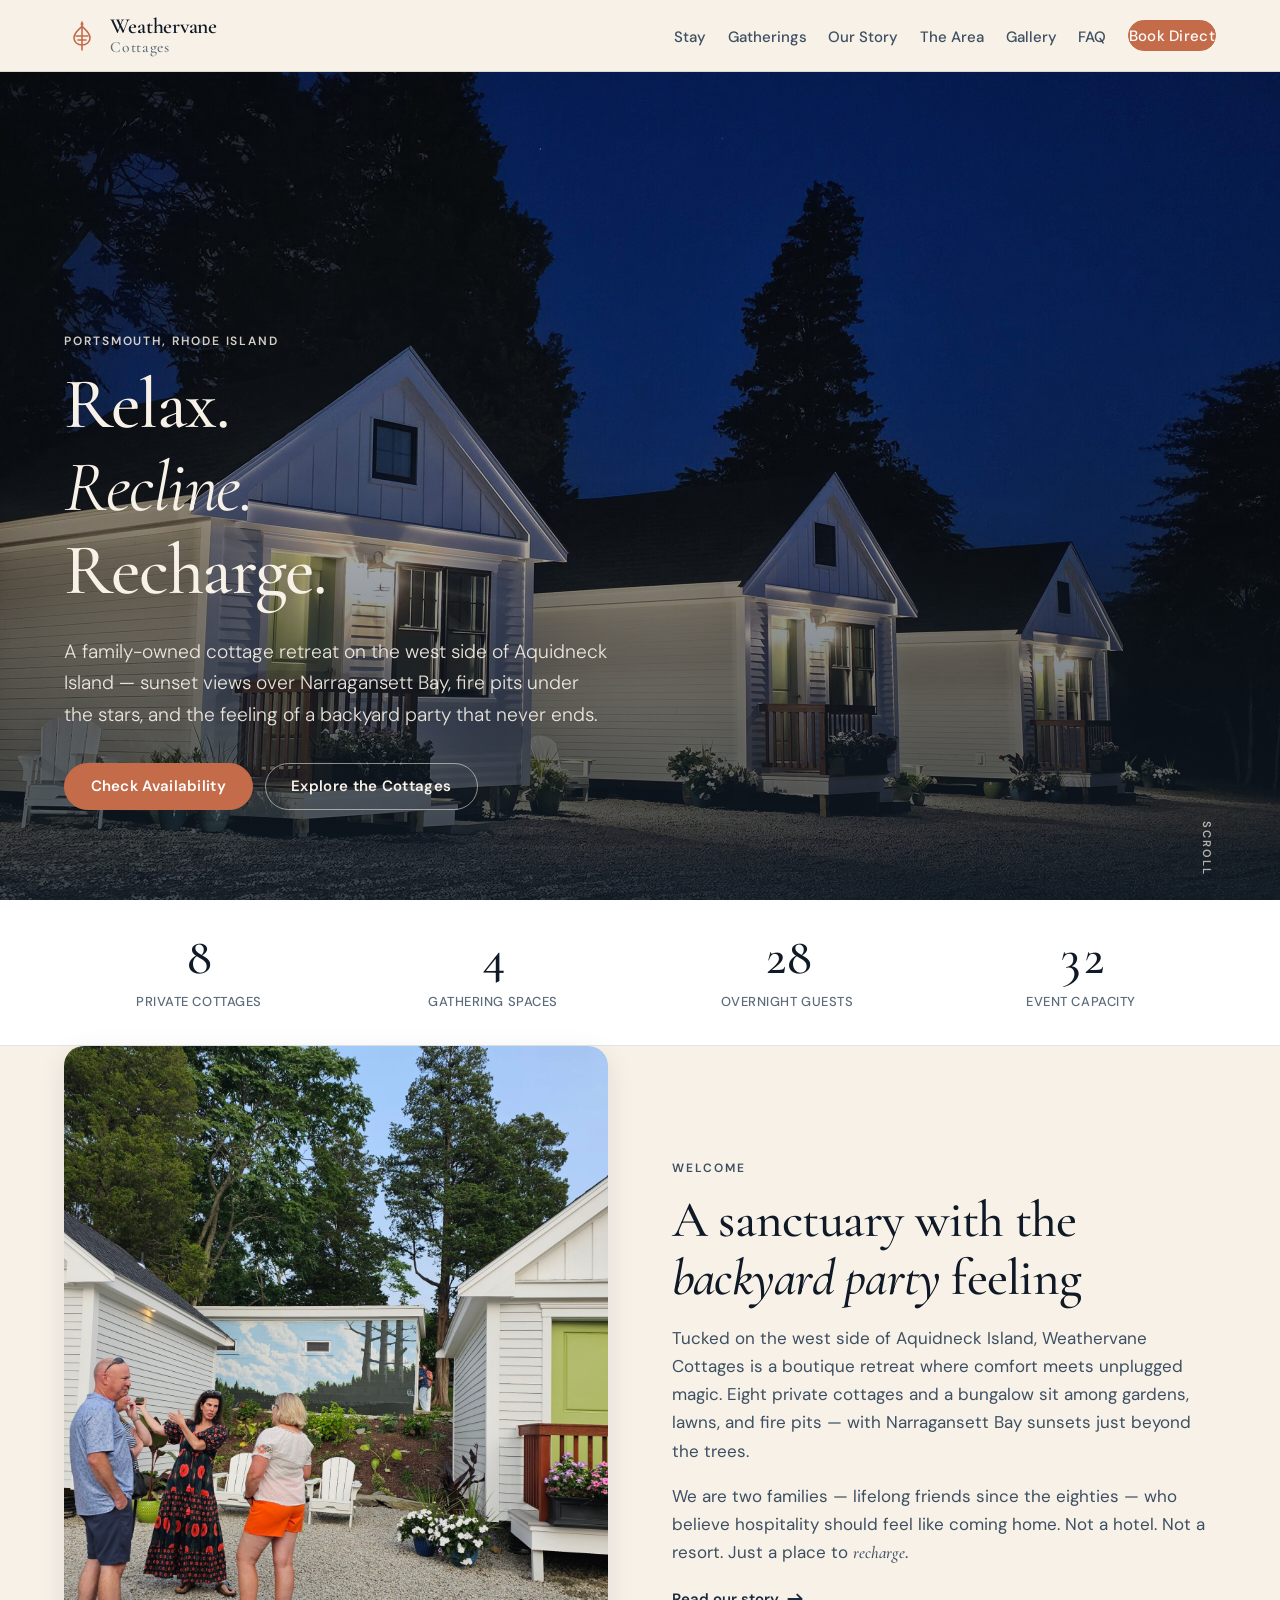
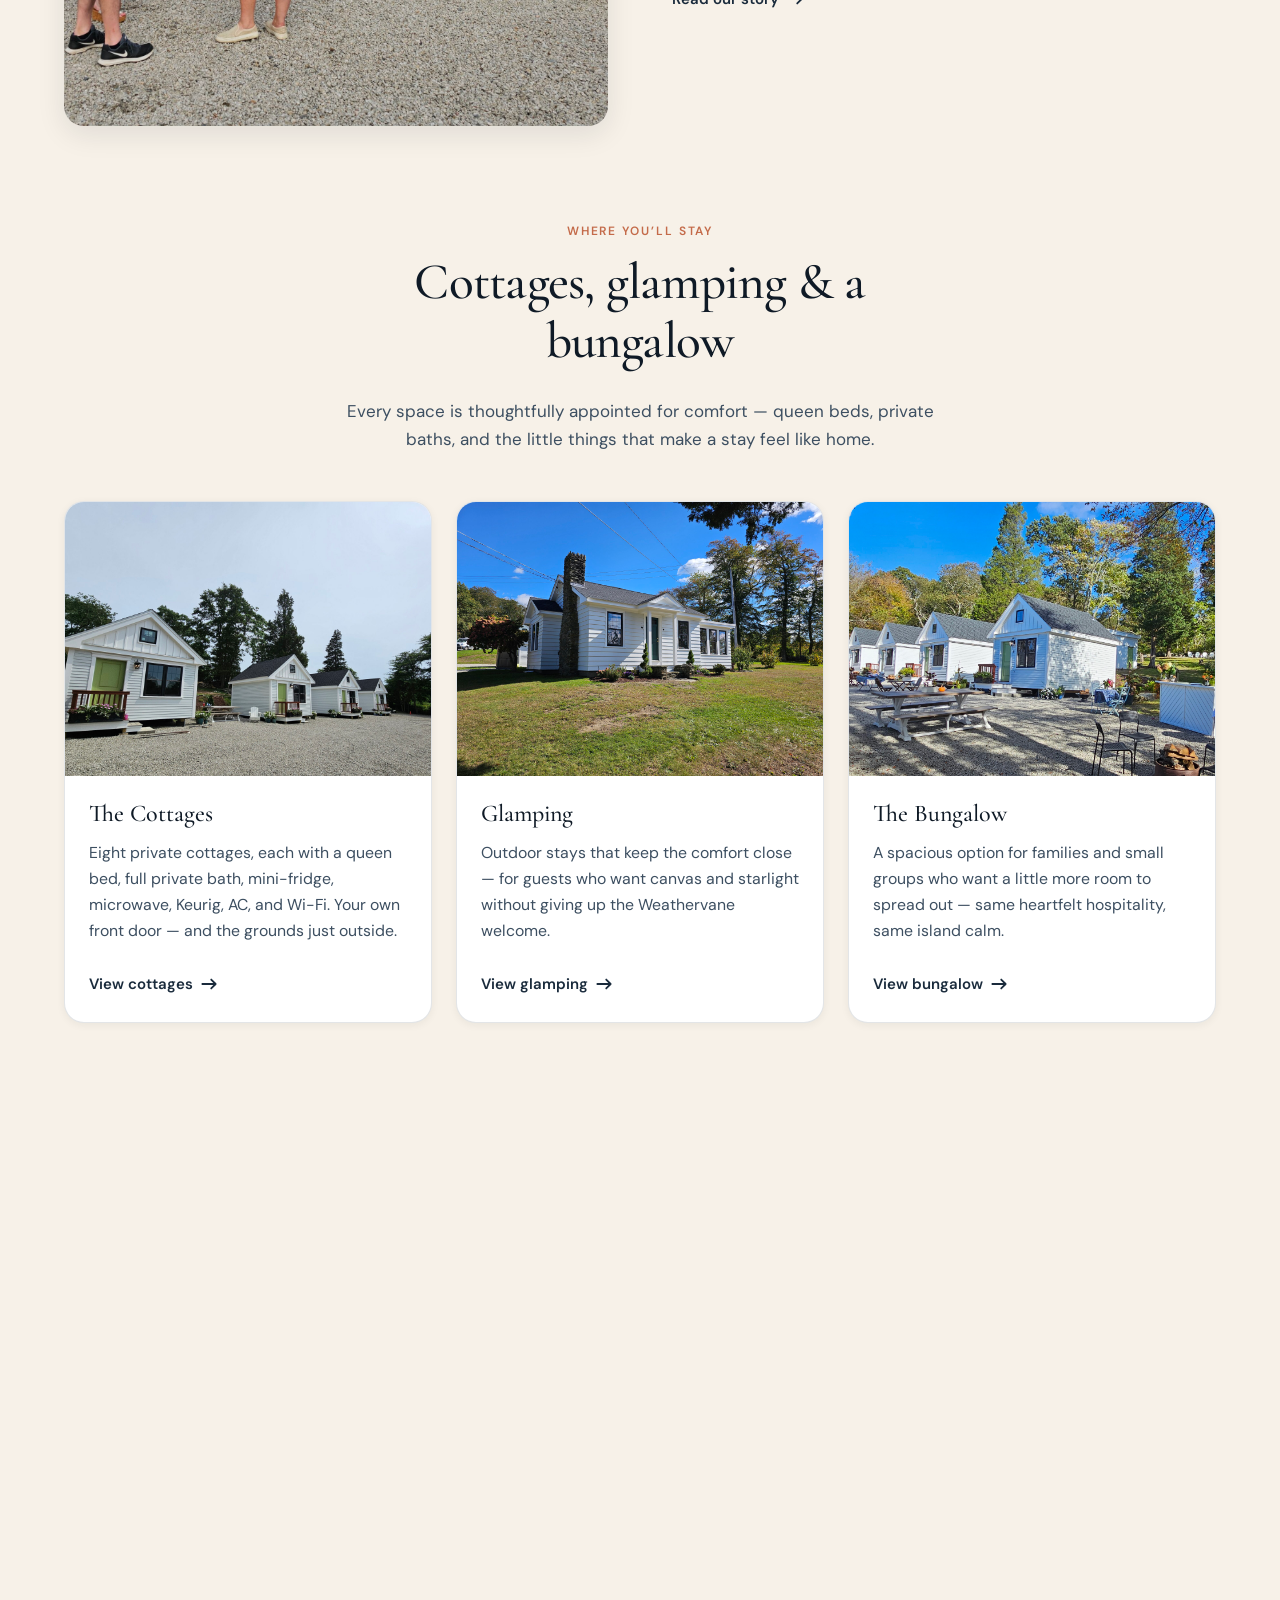
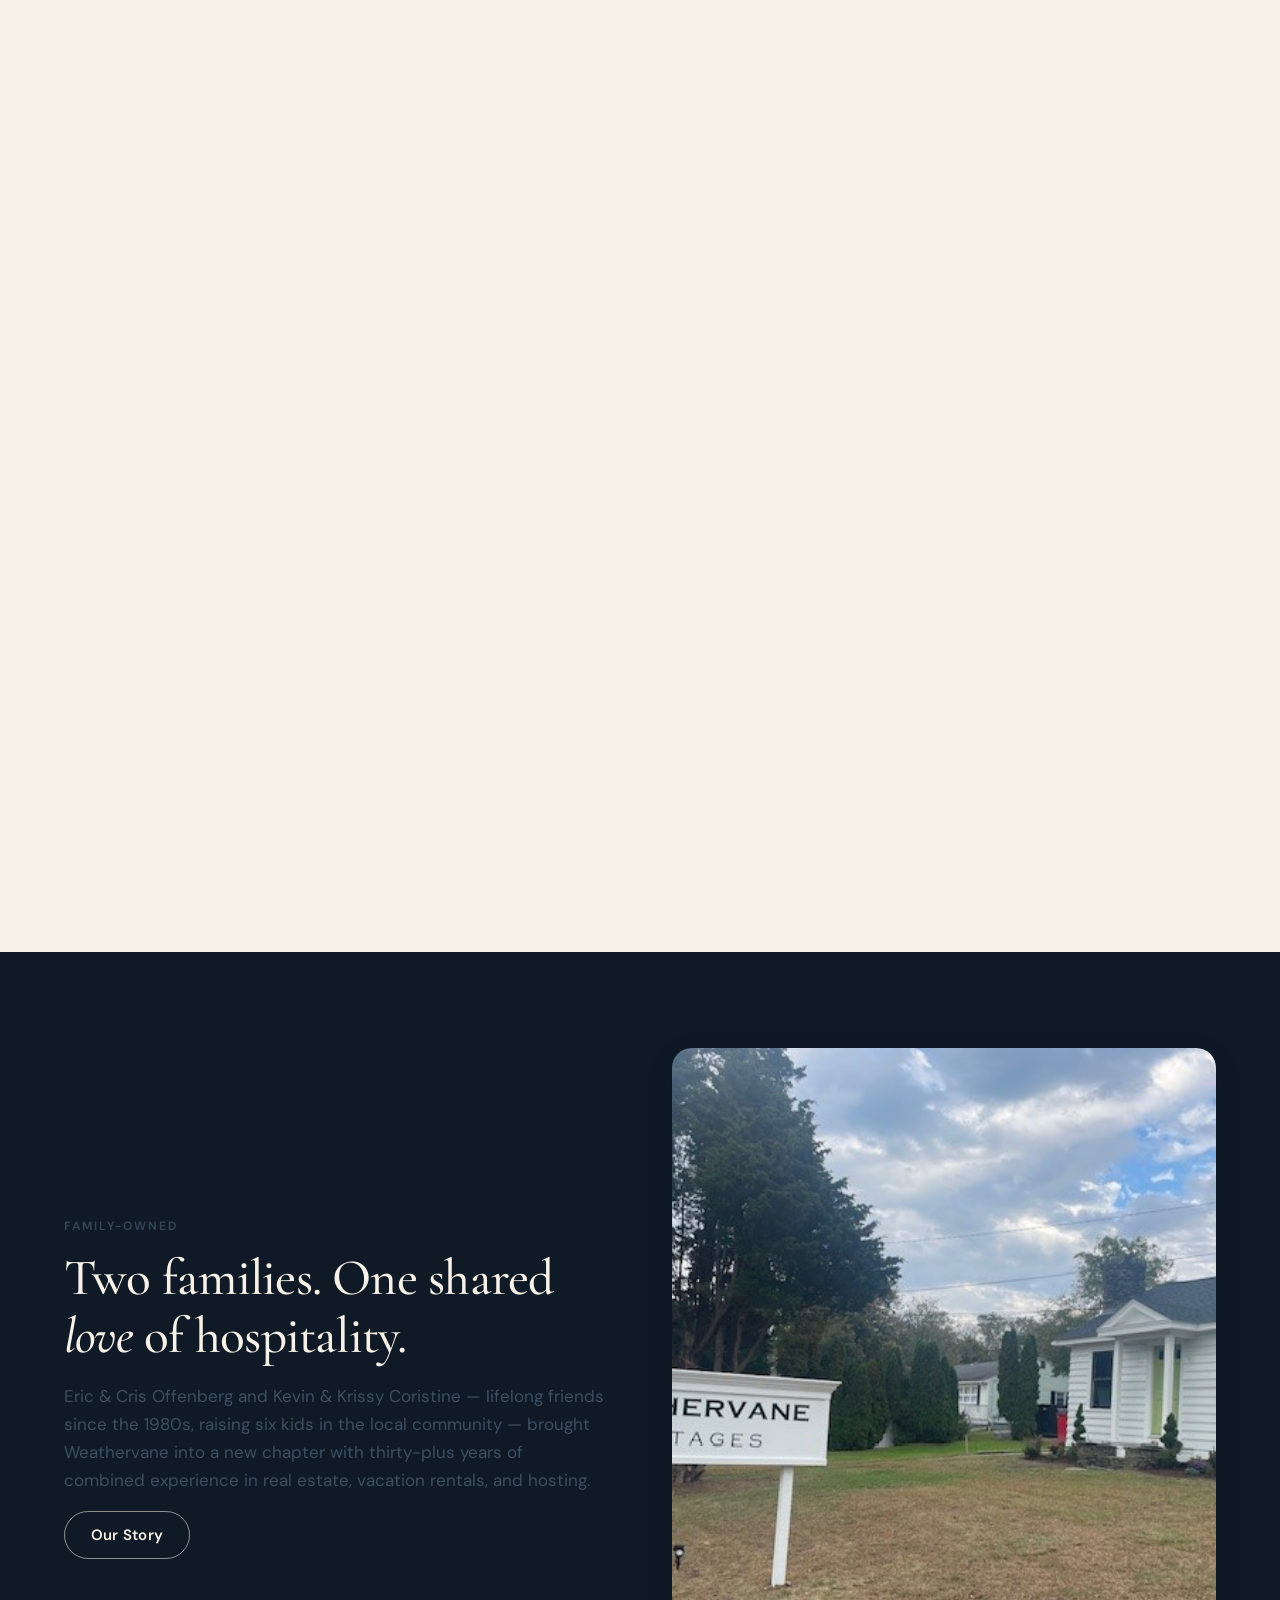
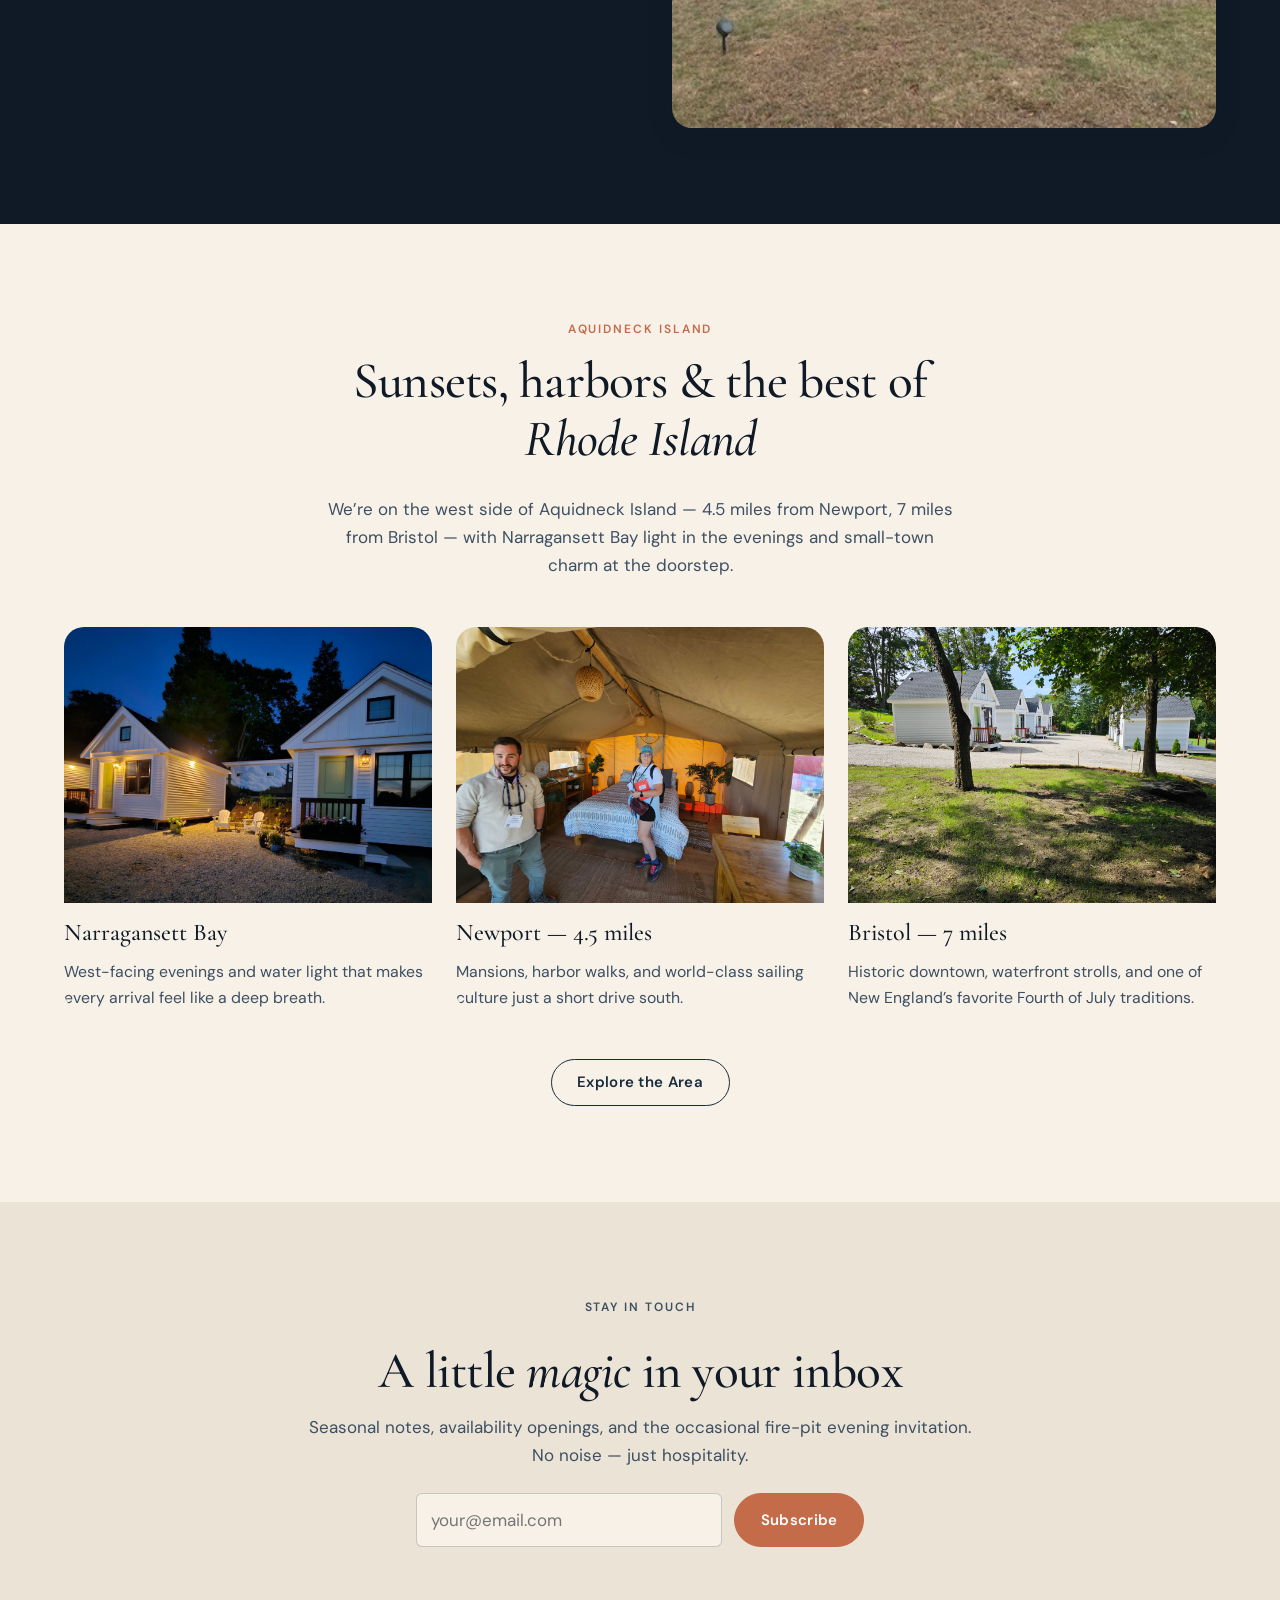
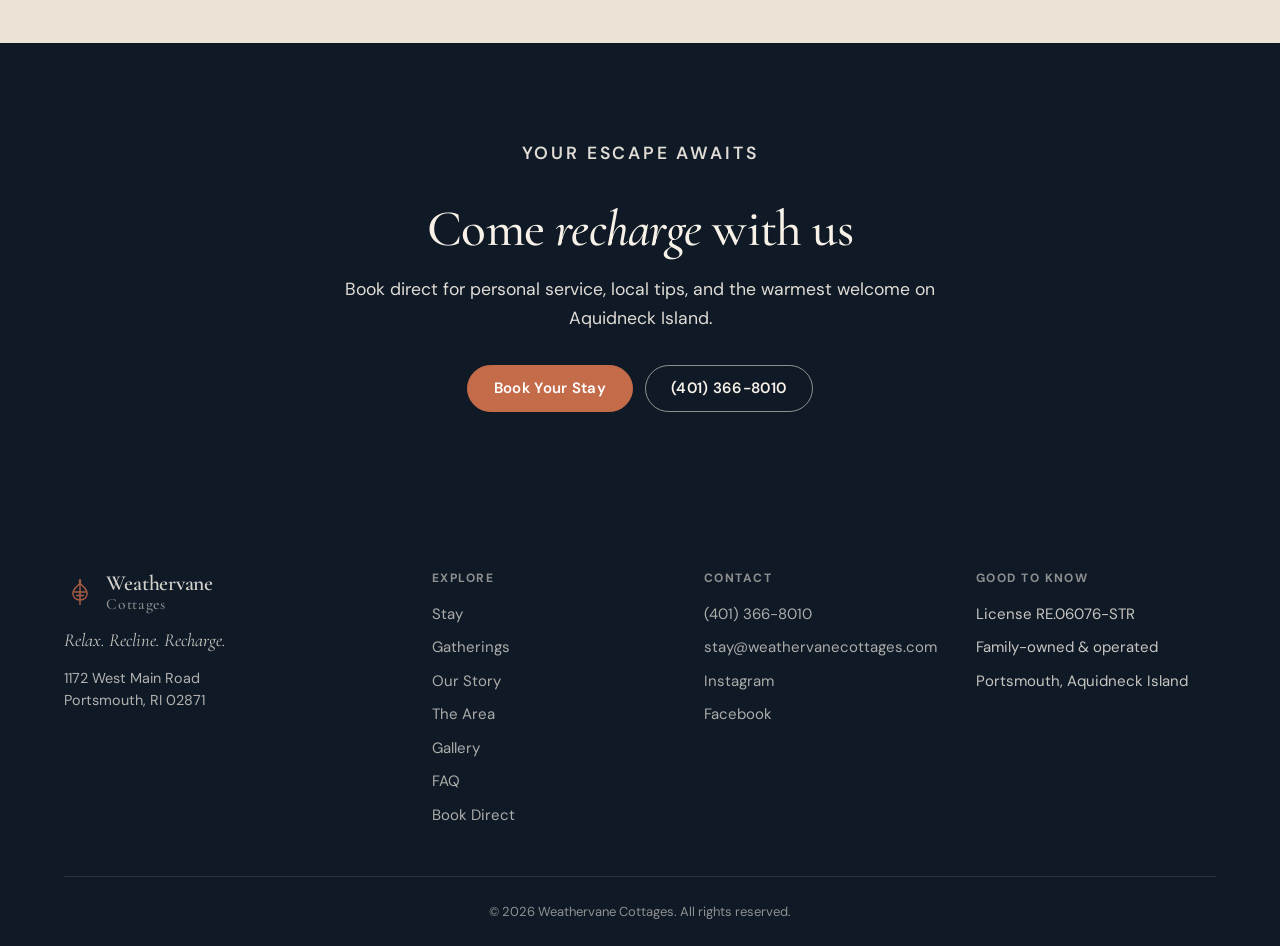
==== commit 123b7eea: "Weathervane Cottages — A+ redesign v2 - Grok 4.5 v2 (15.3KB prompt, 21-min generation): A- → A+ - 10" ====
--- a/index.html
+++ b/index.html
@@ -3,105 +3,13 @@
 <head>
   <meta charset="UTF-8">
   <meta name="viewport" content="width=device-width, initial-scale=1.0">
-  <title>Weathervane Cottages | Relax. Recline. Recharge. | Portsmouth, RI</title>
-  <meta name="description" content="Premium boutique cottage retreat on Aquidneck Island. Eight studio cottages, a two-bedroom Bungalow, and four glamping tents overlooking Narragansett Bay. Family-owned hospitality in Portsmouth, Rhode Island.">
-  <link rel="canonical" href="https://btizzy.github.io/weathervane-cottages-redesign/">
-  <meta name="theme-color" content="#1C2838">
-
-  <meta property="og:type" content="website">
-  <meta property="og:url" content="https://btizzy.github.io/weathervane-cottages-redesign/">
-  <meta property="og:title" content="Weathervane Cottages | Relax. Recline. Recharge.">
-  <meta property="og:description" content="Your cozy home away from home on Aquidneck Island. Boutique cottages, glamping tents, and a Bungalow with sunset views over Narragansett Bay.">
-  <meta property="og:image" content="https://btizzy.github.io/weathervane-cottages-redesign/assets/property/sunset-4.jpg">
-  <meta name="twitter:card" content="summary_large_image">
-  <meta name="twitter:title" content="Weathervane Cottages | Relax. Recline. Recharge.">
-  <meta name="twitter:description" content="Boutique cottage retreat on Aquidneck Island. Family-owned. Sunset views over Narragansett Bay.">
-  <meta name="twitter:image" content="https://btizzy.github.io/weathervane-cottages-redesign/assets/property/sunset-4.jpg">
-
+  <title>Weathervane Cottages — Relax. Recline. Recharge. | Portsmouth, RI</title>
+  <meta name="description" content="Premium boutique cottage retreat on Aquidneck Island. Eight cottages, a bungalow, and gathering spaces with sunset views over Narragansett Bay. Family-owned hospitality in Portsmouth, Rhode Island.">
+  <link rel="canonical" href="https://weathervanecottages.com/">
   <link rel="preconnect" href="https://fonts.googleapis.com">
   <link rel="preconnect" href="https://fonts.gstatic.com" crossorigin>
   <link href="https://fonts.googleapis.com/css2?family=Cormorant+Garamond:ital,wght@0,400;0,500;0,600;0,700;1,400;1,500;1,600&family=DM+Sans:ital,opsz,wght@0,9..40,300;0,9..40,400;0,9..40,500;0,9..40,600;0,9..40,700;1,9..40,400&display=swap" rel="stylesheet">
   <link rel="stylesheet" href="css/styles.css">
-
-  <script type="application/ld+json">
-  {
-    "@context": "https://schema.org",
-    "@graph": [
-      {
-        "@type": ["LodgingBusiness", "LocalBusiness"],
-        "@id": "https://btizzy.github.io/weathervane-cottages-redesign/#business",
-        "name": "Weathervane Cottages",
-        "description": "Premium boutique cottage retreat on Aquidneck Island with eight studio cottages, a two-bedroom Bungalow, and four glamping tents overlooking Narragansett Bay.",
-        "url": "https://btizzy.github.io/weathervane-cottages-redesign/",
-        "telephone": "+14013668010",
-        "email": "stay@weathervanecottages.com",
-        "image": "https://btizzy.github.io/weathervane-cottages-redesign/assets/property/sunset-4.jpg",
-        "address": {
-          "@type": "PostalAddress",
-          "streetAddress": "1172 West Main Road",
-          "addressLocality": "Portsmouth",
-          "addressRegion": "RI",
-          "postalCode": "02871",
-          "addressCountry": "US"
-        },
-        "geo": {
-          "@type": "GeoCoordinates",
-          "latitude": 41.6021,
-          "longitude": -71.2701
-        },
-        "priceRange": "$$",
-        "numberOfRooms": 13,
-        "amenityFeature": [
-          { "@type": "LocationFeatureSpecification", "name": "Private fire pit" },
-          { "@type": "LocationFeatureSpecification", "name": "Wi-Fi" },
-          { "@type": "LocationFeatureSpecification", "name": "Free parking" },
-          { "@type": "LocationFeatureSpecification", "name": "Garden or deck" }
-        ],
-        "sameAs": [
-          "https://www.instagram.com/weathervanecottages/",
-          "https://www.facebook.com/profile.php?id=61563198885459"
-        ]
-      },
-      {
-        "@type": "FAQPage",
-        "mainEntity": [
-          {
-            "@type": "Question",
-            "name": "How do I book a stay at Weathervane Cottages?",
-            "acceptedAnswer": {
-              "@type": "Answer",
-              "text": "Book direct through our website or call us at (401) 366-8010. Real humans, same-day replies. Email stay@weathervanecottages.com anytime."
-            }
-          },
-          {
-            "@type": "Question",
-            "name": "What are the check-in and check-out times?",
-            "acceptedAnswer": {
-              "@type": "Answer",
-              "text": "Check-in is at 4:00 PM and check-out is at 11:00 AM. Early check-in or late check-out may be available upon request."
-            }
-          },
-          {
-            "@type": "Question",
-            "name": "Are pets allowed?",
-            "acceptedAnswer": {
-              "@type": "Answer",
-              "text": "Select units may accommodate well-behaved pets with prior approval and a pet fee. Please contact us before booking to confirm availability."
-            }
-          },
-          {
-            "@type": "Question",
-            "name": "Is parking available?",
-            "acceptedAnswer": {
-              "@type": "Answer",
-              "text": "Yes. Complimentary on-site parking is available for all guests."
-            }
-          }
-        ]
-      }
-    ]
-  }
-  </script>
 </head>
 <body>
   <a class="skip-link" href="#main">Skip to content</a>
@@ -109,7 +17,11 @@
   <header class="site-header" id="site-header">
     <div class="site-header__inner">
       <a class="site-logo" href="index.html" aria-label="Weathervane Cottages home">
-        <span class="site-logo__mark">W</span>
+        <svg class="site-logo__mark" width="36" height="36" viewBox="0 0 36 36" fill="none" xmlns="http://www.w3.org/2000/svg" aria-hidden="true">
+          <path d="M18 4v28M18 8c-3 4-8 6-8 12 0 4 3.5 7 8 7s8-3 8-7c0-6-5-8-8-12z" stroke="currentColor" stroke-width="1.6" stroke-linecap="round" stroke-linejoin="round"/>
+          <path d="M12 18h12M14 22h8" stroke="currentColor" stroke-width="1.6" stroke-linecap="round"/>
+          <circle cx="18" cy="6" r="1.5" fill="currentColor"/>
+        </svg>
         <span class="site-logo__text">Weathervane<span>Cottages</span></span>
       </a>
 
@@ -119,12 +31,12 @@
           <li><a href="gatherings.html">Gatherings</a></li>
           <li><a href="story.html">Our Story</a></li>
           <li><a href="area.html">The Area</a></li>
+          <li><a href="gallery.html">Gallery</a></li>
           <li><a href="faq.html">FAQ</a></li>
+          <li><a class="btn btn--nav" href="book.html">Book Direct</a></li>
         </ul>
-        <a class="btn btn--primary btn--sm site-nav__cta" href="book.html">Book Direct</a>
       </nav>
 
-      <a class="btn btn--primary btn--sm header-cta-mobile" href="book.html">Book</a>
       <button class="nav-toggle" id="nav-toggle" aria-expanded="false" aria-controls="site-nav" aria-label="Open menu">
         <span class="nav-toggle__bar"></span>
         <span class="nav-toggle__bar"></span>
@@ -135,318 +47,307 @@
 
   <main id="main">
     <!-- HERO -->
-    <section class="hero">
-      <div class="hero__media" data-parallax>
-        <img src="assets/property/sunset-4.jpg" alt="Golden sunset over Narragansett Bay from Weathervane Cottages" width="1920" height="1080" fetchpriority="high">
-      </div>
-      <div class="hero__scrim" aria-hidden="true"></div>
+    <section class="hero" aria-labelledby="hero-heading">
+      <div class="hero__media">
+        <img
+          src="assets/property/sunset-4.jpg"
+          alt="Weathervane Cottages at blue hour, warm interior lights glowing against the evening sky over the Portsmouth property"
+          width="1920"
+          height="1080"
+          fetchpriority="high"
+        >
+        <div class="hero__veil" aria-hidden="true"></div>
+      </div>
       <div class="hero__content">
-        <p class="eyebrow eyebrow--light">Aquidneck Island, Rhode Island</p>
-        <h1 class="hero__title">
-          Relax. <em>Recline.</em> Recharge.
+        <p class="eyebrow eyebrow--on-dark">Portsmouth, Rhode Island</p>
+        <h1 id="hero-heading" class="hero__title">
+          <span class="hero__title-line">Relax.</span>
+          <span class="hero__title-line"><em>Recline.</em></span>
+          <span class="hero__title-line">Recharge.</span>
         </h1>
-        <p class="hero__lede">Your cozy home away from home on the western shore of Aquidneck Island—eight cottages, a Bungalow, and four glamping tents with sunset views over Narragansett Bay.</p>
+        <p class="hero__lede">A family-owned cottage retreat on the west side of Aquidneck Island — sunset views over Narragansett Bay, fire pits under the stars, and the feeling of a backyard party that never ends.</p>
         <div class="hero__actions">
-          <a class="btn btn--primary btn--lg" href="book.html">Book Your Stay</a>
-          <a class="btn btn--ghost-light btn--lg" href="stay.html">View Accommodations</a>
+          <a class="btn btn--primary" href="book.html">Check Availability</a>
+          <a class="btn btn--ghost-light" href="stay.html">Explore the Cottages</a>
         </div>
       </div>
       <div class="hero__scroll" aria-hidden="true">
-        <span>Explore</span>
-        <span class="hero__scroll-line"></span>
-      </div>
-    </section>
-
-    <!-- TRUST STRIP -->
-    <section class="trust-strip" aria-label="Property highlights">
+        <span>Scroll</span>
+      </div>
+    </section>
+
+    <!-- TRUST STATS -->
+    <section class="trust" aria-label="At a glance">
       <div class="container">
-        <ul class="trust-strip__grid">
-          <li class="trust-strip__item reveal">
-            <span class="trust-strip__num">13</span>
-            <span class="trust-strip__label">Private units</span>
+        <ul class="trust__grid">
+          <li class="trust__item reveal">
+            <span class="trust__num">8</span>
+            <span class="trust__label">Private Cottages</span>
           </li>
-          <li class="trust-strip__item reveal">
-            <span class="trust-strip__num">28</span>
-            <span class="trust-strip__label">Overnight guests</span>
+          <li class="trust__item reveal">
+            <span class="trust__num">4</span>
+            <span class="trust__label">Gathering Spaces</span>
           </li>
-          <li class="trust-strip__item reveal">
-            <span class="trust-strip__num">90</span>
-            <span class="trust-strip__label">Years of heritage</span>
+          <li class="trust__item reveal">
+            <span class="trust__num">28</span>
+            <span class="trust__label">Overnight Guests</span>
           </li>
-          <li class="trust-strip__item reveal">
-            <span class="trust-strip__num">4.5</span>
-            <span class="trust-strip__label">Miles to Newport</span>
+          <li class="trust__item reveal">
+            <span class="trust__num">32</span>
+            <span class="trust__label">Event Capacity</span>
           </li>
         </ul>
       </div>
     </section>
 
-    <!-- INTRO -->
-    <section class="section intro">
-      <div class="container">
-        <div class="intro__grid">
-          <div class="intro__copy reveal">
-            <p class="eyebrow">Welcome</p>
-            <h2 class="section-title">A haven where tradition meets <em>modern comfort</em></h2>
-            <p class="lead">With eight cozy cottages, a two-bedroom Bungalow, and four glamping tent sites overlooking the western side of Aquidneck Island, Weathervane Cottages provide the perfect blend of comfort and tranquility.</p>
-            <p>Enjoy peaceful surroundings, wonderful outdoor amenities, and all the comforts of home in our thoughtfully appointed, private accommodations. Whether you are planning a weekend escape or an extended vacation, a memorable experience awaits.</p>
-            <a class="text-link" href="story.html">Read our story <span aria-hidden="true">→</span></a>
-          </div>
-          <div class="intro__media reveal">
-            <figure class="media-frame media-frame--portrait">
-              <img src="assets/property/cottage-exterior-1.jpg" alt="Studio cottage exterior at Weathervane Cottages" width="800" height="1000" loading="lazy">
-            </figure>
-            <figure class="media-frame media-frame--inset">
-              <img src="assets/lifestyle/fire-pit-1.jpg" alt="Guests gathered around a private fire pit at dusk" width="600" height="600" loading="lazy">
-            </figure>
-          </div>
-        </div>
-      </div>
-    </section>
-
-    <!-- STAY CARDS -->
-    <section class="section section--cream stay-preview">
+    <!-- INTRO EDITORIAL SPLIT -->
+    <section class="split intro-split" aria-labelledby="intro-heading">
+      <div class="container split__grid">
+        <div class="split__media reveal">
+          <img
+            src="assets/lifestyle/fire-pit-3.jpg"
+            alt="Guests gathered around a glowing fire pit on the Weathervane grounds at dusk"
+            width="900"
+            height="1100"
+            loading="lazy"
+          >
+        </div>
+        <div class="split__content reveal">
+          <p class="eyebrow">Welcome</p>
+          <h2 id="intro-heading">A sanctuary with the <em>backyard party</em> feeling</h2>
+          <p>Tucked on the west side of Aquidneck Island, Weathervane Cottages is a boutique retreat where comfort meets unplugged magic. Eight private cottages and a bungalow sit among gardens, lawns, and fire pits — with Narragansett Bay sunsets just beyond the trees.</p>
+          <p>We are two families — lifelong friends since the eighties — who believe hospitality should feel like coming home. Not a hotel. Not a resort. Just a place to <em>recharge</em>.</p>
+          <a class="text-link" href="story.html">Read our story
+            <svg class="icon-arrow" width="18" height="18" viewBox="0 0 18 18" fill="none" aria-hidden="true"><path d="M3 9h12M11 5l4 4-4 4" stroke="currentColor" stroke-width="1.6" stroke-linecap="round" stroke-linejoin="round"/></svg>
+          </a>
+        </div>
+      </div>
+    </section>
+
+    <!-- 3 STAY CARDS -->
+    <section class="stay-cards section" aria-labelledby="stay-cards-heading">
       <div class="container">
         <div class="section-header reveal">
-          <p class="eyebrow">Accommodations</p>
-          <h2 class="section-title">Find your <em>sanctuary</em></h2>
-          <p class="section-desc">Each unit is a tranquil retreat—plush bedding, private outdoor space, and everything you need to unplug and recharge.</p>
-        </div>
-
+          <p class="eyebrow">Where You’ll Stay</p>
+          <h2 id="stay-cards-heading">Cottages, glamping &amp; a bungalow</h2>
+          <p class="section-header__lede">Every space is thoughtfully appointed for comfort — queen beds, private baths, and the little things that make a stay feel like home.</p>
+        </div>
         <div class="card-grid card-grid--3">
           <article class="card reveal">
-            <a class="card__link" href="stay.html#cottages">
-              <div class="card__media">
-                <img src="assets/rooms/interior-1.jpg" alt="Cottage interior with queen bed and warm lighting" width="800" height="600" loading="lazy">
-              </div>
-              <div class="card__body">
-                <p class="card__meta">8 units · Sleeps 2 each</p>
-                <h3 class="card__title">Studio Cottages</h3>
-                <p class="card__text">Queen bed, full private bath with zero-threshold shower, mini-fridge, microwave, Keurig, and your own fire pit with Adirondack chairs.</p>
-                <span class="card__cta">Explore cottages <span aria-hidden="true">→</span></span>
-              </div>
+            <a class="card__media" href="stay.html#cottages">
+              <img src="assets/property/cottage-exterior-1.jpg" alt="Weathervane cottage exterior among the greenery" width="700" height="500" loading="lazy">
             </a>
-          </article>
-
+            <div class="card__body">
+              <h3 class="card__title"><a href="stay.html#cottages">The Cottages</a></h3>
+              <p>Eight private cottages, each with a queen bed, full private bath, mini-fridge, microwave, Keurig, AC, and Wi-Fi. Your own front door — and the grounds just outside.</p>
+              <a class="text-link" href="stay.html#cottages">View cottages
+                <svg class="icon-arrow" width="18" height="18" viewBox="0 0 18 18" fill="none" aria-hidden="true"><path d="M3 9h12M11 5l4 4-4 4" stroke="currentColor" stroke-width="1.6" stroke-linecap="round" stroke-linejoin="round"/></svg>
+              </a>
+            </div>
+          </article>
           <article class="card reveal">
-            <a class="card__link" href="stay.html#bungalow">
-              <div class="card__media">
-                <img src="assets/rooms/interior-3.jpg" alt="Bungalow living space with stone fireplace" width="800" height="600" loading="lazy">
-              </div>
-              <div class="card__body">
-                <p class="card__meta">1 unit · Sleeps 4</p>
-                <h3 class="card__title">The Bungalow</h3>
-                <p class="card__text">Two bedrooms, full kitchen, dining area, stone fireplace, and a private garden—ideal for families or two couples traveling together.</p>
-                <span class="card__cta">Explore the Bungalow <span aria-hidden="true">→</span></span>
-              </div>
+            <a class="card__media" href="stay.html#glamping">
+              <img src="assets/property/grounds-2.jpg" alt="Open grounds and trees on the Weathervane property" width="700" height="500" loading="lazy">
             </a>
-          </article>
-
+            <div class="card__body">
+              <h3 class="card__title"><a href="stay.html#glamping">Glamping</a></h3>
+              <p>Outdoor stays that keep the comfort close — for guests who want canvas and starlight without giving up the Weathervane welcome.</p>
+              <a class="text-link" href="stay.html#glamping">View glamping
+                <svg class="icon-arrow" width="18" height="18" viewBox="0 0 18 18" fill="none" aria-hidden="true"><path d="M3 9h12M11 5l4 4-4 4" stroke="currentColor" stroke-width="1.6" stroke-linecap="round" stroke-linejoin="round"/></svg>
+              </a>
+            </div>
+          </article>
           <article class="card reveal">
-            <a class="card__link" href="stay.html#glamping">
-              <div class="card__media">
-                <img src="assets/property/garden-1.jpg" alt="Safari-style glamping tent among the gardens" width="800" height="600" loading="lazy">
-              </div>
-              <div class="card__body">
-                <p class="card__meta">4 tents · Sleeps 2 each</p>
-                <h3 class="card__title">Glamping Tents</h3>
-                <p class="card__text">440 sq ft safari-style tents with queen bed, mini-fridge, covered porch, and ceiling fan. Shared Bath House steps away.</p>
-                <span class="card__cta">Explore glamping <span aria-hidden="true">→</span></span>
-              </div>
+            <a class="card__media" href="stay.html#bungalow">
+              <img src="assets/rooms/interior-2.jpg" alt="Warmly lit cottage interior with comfortable seating" width="700" height="500" loading="lazy">
             </a>
-          </article>
-        </div>
-      </div>
-    </section>
-
-    <!-- GATHERINGS TEASER -->
-    <section class="section gatherings-teaser">
-      <div class="container">
-        <div class="split split--reverse">
-          <div class="split__media reveal">
-            <figure class="media-frame">
-              <img src="assets/lifestyle/lounge-1.jpg" alt="Outdoor gathering space ready for a celebration" width="1000" height="750" loading="lazy">
-            </figure>
+            <div class="card__body">
+              <h3 class="card__title"><a href="stay.html#bungalow">The Bungalow</a></h3>
+              <p>A spacious option for families and small groups who want a little more room to spread out — same heartfelt hospitality, same island calm.</p>
+              <a class="text-link" href="stay.html#bungalow">View bungalow
+                <svg class="icon-arrow" width="18" height="18" viewBox="0 0 18 18" fill="none" aria-hidden="true"><path d="M3 9h12M11 5l4 4-4 4" stroke="currentColor" stroke-width="1.6" stroke-linecap="round" stroke-linejoin="round"/></svg>
+              </a>
+            </div>
+          </article>
+        </div>
+      </div>
+    </section>
+
+    <!-- GATHERINGS FEATURE -->
+    <section class="gatherings-feature section section--cream" aria-labelledby="gatherings-heading">
+      <div class="container split__grid split__grid--reverse">
+        <div class="split__media reveal">
+          <img
+            src="assets/lifestyle/fire-pit-1.jpg"
+            alt="Evening fire pit gathering with warm light on the Weathervane property"
+            width="900"
+            height="700"
+            loading="lazy"
+          >
+        </div>
+        <div class="split__content reveal">
+          <p class="eyebrow">Celebrate Here</p>
+          <h2 id="gatherings-heading">Gatherings that feel like <em>home</em></h2>
+          <p>Birthdays, reunions, intimate weddings, and weekends with the people you love. Four outdoor spaces — Courtyard, Lawn, Woods, and Patio — with room for up to 32 guests and overnight stays for 28.</p>
+          <ul class="icon-list">
+            <li>
+              <svg class="icon-people" width="22" height="22" viewBox="0 0 24 24" fill="none" aria-hidden="true"><circle cx="9" cy="8" r="3.2" stroke="currentColor" stroke-width="1.6"/><path d="M3.5 19c.5-3 2.8-5 5.5-5s5 2 5.5 5" stroke="currentColor" stroke-width="1.6" stroke-linecap="round"/><circle cx="17" cy="9" r="2.4" stroke="currentColor" stroke-width="1.6"/><path d="M14.5 19c.3-2 1.6-3.5 3.5-3.5 1.4 0 2.5.8 3 2.2" stroke="currentColor" stroke-width="1.6" stroke-linecap="round"/></svg>
+              Up to 32 event guests
+            </li>
+            <li>
+              <svg class="icon-fire-pit" width="22" height="22" viewBox="0 0 24 24" fill="none" aria-hidden="true"><path d="M12 3c2 3 1 5-1 7 3 0 6 2 6 6 0 3.5-2.5 6-6 6s-6-2.5-6-6c0-2 1-4 3-5.5C7.5 8 9 5.5 12 3z" stroke="currentColor" stroke-width="1.6" stroke-linejoin="round"/><path d="M8 21h8" stroke="currentColor" stroke-width="1.6" stroke-linecap="round"/></svg>
+              Fire pits &amp; evening magic
+            </li>
+            <li>
+              <svg class="icon-leaf" width="22" height="22" viewBox="0 0 24 24" fill="none" aria-hidden="true"><path d="M5 19c8 0 14-6 14-14-8 0-14 6-14 14z" stroke="currentColor" stroke-width="1.6" stroke-linejoin="round"/><path d="M5 19c2-4 6-8 12-10" stroke="currentColor" stroke-width="1.6" stroke-linecap="round"/></svg>
+              Four distinct outdoor spaces
+            </li>
+          </ul>
+          <a class="btn btn--secondary" href="gatherings.html">Plan a Gathering</a>
+        </div>
+      </div>
+    </section>
+
+    <!-- FAQ ACCORDION TEASER -->
+    <section class="faq-teaser section" aria-labelledby="faq-teaser-heading">
+      <div class="container container--narrow">
+        <div class="section-header reveal">
+          <p class="eyebrow">Good to Know</p>
+          <h2 id="faq-teaser-heading">Questions, answered</h2>
+        </div>
+        <div class="accordion reveal" data-accordion>
+          <div class="accordion__item">
+            <h3>
+              <button class="accordion__trigger" aria-expanded="false" id="faq-t1" aria-controls="faq-p1">
+                How do I book a stay?
+                <span class="accordion__icon" aria-hidden="true"></span>
+              </button>
+            </h3>
+            <div class="accordion__panel" id="faq-p1" role="region" aria-labelledby="faq-t1" hidden>
+              <p>Book direct through our site for the best rate and personal service. Call us at <a href="tel:+14013668010">(401) 366-8010</a> or send a note to <a href="mailto:stay@weathervanecottages.com">stay@weathervanecottages.com</a> — we’re happy to help match you with the right cottage.</p>
+            </div>
           </div>
-          <div class="split__copy reveal">
-            <p class="eyebrow">Gatherings</p>
-            <h2 class="section-title">The backyard party <em>feeling</em>, perfected</h2>
-            <p class="lead">Micro weddings, reunions, birthdays, bachelorettes, anniversaries, graduations—gatherings are encouraged at Weathervane.</p>
-            <p>Lodging for up to 28 overnight guests. Day events for up to 32. Flexible spaces, tables, chairs, coolers, a grill, and more. Choose your catering; we handle the rest. All you have to do is arrive with your guests.</p>
-            <div class="inline-stats">
-              <div class="inline-stats__item">
-                <span class="inline-stats__num">28</span>
-                <span class="inline-stats__label">Overnight</span>
-              </div>
-              <div class="inline-stats__item">
-                <span class="inline-stats__num">32</span>
-                <span class="inline-stats__label">Day event</span>
-              </div>
-              <div class="inline-stats__item">
-                <span class="inline-stats__num">13</span>
-                <span class="inline-stats__label">Units</span>
-              </div>
-            </div>
-            <a class="btn btn--secondary" href="gatherings.html">Plan a Gathering</a>
+          <div class="accordion__item">
+            <h3>
+              <button class="accordion__trigger" aria-expanded="false" id="faq-t2" aria-controls="faq-p2">
+                What’s included in each cottage?
+                <span class="accordion__icon" aria-hidden="true"></span>
+              </button>
+            </h3>
+            <div class="accordion__panel" id="faq-p2" role="region" aria-labelledby="faq-t2" hidden>
+              <p>Each cottage includes a queen bed, full private bath, mini-fridge, microwave, Keurig, air conditioning, and Wi-Fi. Linens and towels are provided. The grounds — gardens, fire pits, and gathering spaces — are yours to enjoy.</p>
+            </div>
           </div>
-        </div>
-      </div>
-    </section>
-
-    <!-- PROMISE BAND -->
-    <section class="promise-band">
-      <div class="promise-band__media" aria-hidden="true">
-        <img src="assets/property/evening-1.jpg" alt="" width="1920" height="800" loading="lazy">
-      </div>
-      <div class="promise-band__scrim" aria-hidden="true"></div>
-      <div class="container">
-        <blockquote class="promise-band__quote reveal">
-          <p>When guests enter Weathervane, <em>magic</em> happens. They set aside their duties, responsibilities, and worries. They relax upon comfy beds in the sanctuary of their own tiny home. They recline peacefully—phones unplugged—to be recharged for the day ahead.</p>
-          <cite>— The Weathervane Promise</cite>
-        </blockquote>
+          <div class="accordion__item">
+            <h3>
+              <button class="accordion__trigger" aria-expanded="false" id="faq-t3" aria-controls="faq-p3">
+                Can we host a private event?
+                <span class="accordion__icon" aria-hidden="true"></span>
+              </button>
+            </h3>
+            <div class="accordion__panel" id="faq-p3" role="region" aria-labelledby="faq-t3" hidden>
+              <p>Yes. We host intimate gatherings for up to 32 guests across four outdoor spaces, with overnight capacity for 28. Reach out and we’ll walk you through the options.</p>
+            </div>
+          </div>
+        </div>
+        <p class="faq-teaser__more reveal">
+          <a class="text-link" href="faq.html">Browse all FAQs
+            <svg class="icon-arrow" width="18" height="18" viewBox="0 0 18 18" fill="none" aria-hidden="true"><path d="M3 9h12M11 5l4 4-4 4" stroke="currentColor" stroke-width="1.6" stroke-linecap="round" stroke-linejoin="round"/></svg>
+          </a>
+        </p>
       </div>
     </section>
 
     <!-- STORY TEASER -->
-    <section class="section story-teaser">
-      <div class="container">
-        <div class="split">
-          <div class="split__copy reveal">
-            <p class="eyebrow">Our Story</p>
-            <h2 class="section-title">Ninety years. One parcel of land. <em>Two families.</em></h2>
-            <p class="lead">From 1930s Sunset Cabins to Twin Lanterns RV Park to the Weathervane you see today—this ground has always been about gathering, resting, and finding your direction again.</p>
-            <p>Lifelong friends Eric &amp; Cris Offenberg and Kevin &amp; Krissy Coristine—Aquidneck Islanders, six kids between them—built this together. Family-owned hospitality with 30+ years of combined experience.</p>
-            <a class="btn btn--secondary" href="story.html">The Full Story</a>
-          </div>
-          <div class="split__media reveal">
-            <figure class="media-frame">
-              <img src="assets/property/sign.jpg" alt="The Weathervane Cottages entrance sign" width="1000" height="750" loading="lazy">
-            </figure>
-          </div>
+    <section class="story-teaser section section--navy" aria-labelledby="story-teaser-heading">
+      <div class="container split__grid">
+        <div class="split__content reveal">
+          <p class="eyebrow eyebrow--on-dark">Family-Owned</p>
+          <h2 id="story-teaser-heading" class="text-on-dark">Two families. One shared <em>love</em> of hospitality.</h2>
+          <p class="text-on-dark">Eric &amp; Cris Offenberg and Kevin &amp; Krissy Coristine — lifelong friends since the 1980s, raising six kids in the local community — brought Weathervane into a new chapter with thirty-plus years of combined experience in real estate, vacation rentals, and hosting.</p>
+          <a class="btn btn--ghost-light" href="story.html">Our Story</a>
+        </div>
+        <div class="split__media reveal">
+          <img
+            src="assets/property/sign.jpg"
+            alt="The Weathervane Cottages property sign"
+            width="800"
+            height="600"
+            loading="lazy"
+          >
         </div>
       </div>
     </section>
 
     <!-- AREA TEASER -->
-    <section class="section section--cream area-teaser">
+    <section class="area-teaser section" aria-labelledby="area-teaser-heading">
       <div class="container">
         <div class="section-header reveal">
-          <p class="eyebrow">The Area</p>
-          <h2 class="section-title">Aquidneck Island at your <em>doorstep</em></h2>
-          <p class="section-desc">West-facing sunsets over Narragansett Bay. Newport 4.5 miles south. Bristol 7 miles north. Serenity and exploration in perfect balance.</p>
-        </div>
-
+          <p class="eyebrow">Aquidneck Island</p>
+          <h2 id="area-teaser-heading">Sunsets, harbors &amp; the best of <em>Rhode Island</em></h2>
+          <p class="section-header__lede">We’re on the west side of Aquidneck Island — 4.5 miles from Newport, 7 miles from Bristol — with Narragansett Bay light in the evenings and small-town charm at the doorstep.</p>
+        </div>
         <div class="card-grid card-grid--3">
-          <article class="card card--minimal reveal">
+          <article class="card card--flat reveal">
             <div class="card__media">
-              <img src="assets/property/sunset-2.jpg" alt="Sunset over Narragansett Bay" width="800" height="500" loading="lazy">
+              <img src="assets/property/sunset-2.jpg" alt="Sunset colors over the water near the property" width="700" height="480" loading="lazy">
             </div>
             <div class="card__body">
               <h3 class="card__title">Narragansett Bay</h3>
-              <p class="card__text">Watch the sun drop over the water from your own fire pit—nightly, and never the same twice.</p>
-            </div>
-          </article>
-          <article class="card card--minimal reveal">
+              <p>West-facing evenings and water light that makes every arrival feel like a deep breath.</p>
+            </div>
+          </article>
+          <article class="card card--flat reveal">
             <div class="card__media">
-              <img src="assets/property/aerial-1.jpg" alt="Aerial view of Aquidneck Island shoreline" width="800" height="500" loading="lazy">
-            </div>
-            <div class="card__body">
-              <h3 class="card__title">Newport</h3>
-              <p class="card__text">Mansions, the Cliff Walk, harbor sailing, and world-class dining—fifteen minutes from your cottage door.</p>
-            </div>
-          </article>
-          <article class="card card--minimal reveal">
+              <img src="assets/property/aerial-1.jpg" alt="Aerial view of the Weathervane Cottages property and surrounding landscape" width="700" height="480" loading="lazy">
+            </div>
+            <div class="card__body">
+              <h3 class="card__title">Newport — 4.5 miles</h3>
+              <p>Mansions, harbor walks, and world-class sailing culture just a short drive south.</p>
+            </div>
+          </article>
+          <article class="card card--flat reveal">
             <div class="card__media">
-              <img src="assets/property/grounds-1.jpg" alt="Lush grounds at Weathervane Cottages" width="800" height="500" loading="lazy">
-            </div>
-            <div class="card__body">
-              <h3 class="card__title">Portsmouth &amp; Beyond</h3>
-              <p class="card__text">Farms, vineyards, quiet beaches, and the East Bay Bike Path. Bristol’s Independence Day parade is a Rhode Island institution.</p>
-            </div>
-          </article>
-        </div>
-
-        <div class="section-footer reveal">
+              <img src="assets/property/garden-2.jpg" alt="Garden path and hydrangeas on the Weathervane grounds" width="700" height="480" loading="lazy">
+            </div>
+            <div class="card__body">
+              <h3 class="card__title">Bristol — 7 miles</h3>
+              <p>Historic downtown, waterfront strolls, and one of New England’s favorite Fourth of July traditions.</p>
+            </div>
+          </article>
+        </div>
+        <p class="section-cta reveal">
           <a class="btn btn--secondary" href="area.html">Explore the Area</a>
-        </div>
-      </div>
-    </section>
-
-    <!-- FAQ TEASER -->
-    <section class="section faq-teaser">
-      <div class="container container--narrow">
-        <div class="section-header reveal">
-          <p class="eyebrow">Questions</p>
-          <h2 class="section-title">Good to <em>know</em></h2>
-        </div>
-        <div class="faq-list">
-          <details class="faq-item reveal">
-            <summary class="faq-item__question">How do I book a stay?</summary>
-            <div class="faq-item__answer">
-              <p>Book direct on our <a href="book.html">booking page</a>, call <a href="tel:+14013668010">(401) 366-8010</a>, or email <a href="mailto:stay@weathervanecottages.com">stay@weathervanecottages.com</a>. Real humans, same-day replies.</p>
-            </div>
-          </details>
-          <details class="faq-item reveal">
-            <summary class="faq-item__question">What time is check-in and check-out?</summary>
-            <div class="faq-item__answer">
-              <p>Check-in is at 4:00 PM. Check-out is at 11:00 AM. Need flexibility? Reach out—we’ll do our best.</p>
-            </div>
-          </details>
-          <details class="faq-item reveal">
-            <summary class="faq-item__question">Can we host a wedding or reunion?</summary>
-            <div class="faq-item__answer">
-              <p>Absolutely. Full-property buyouts sleep 28 overnight and welcome up to 32 for day events. See <a href="gatherings.html">Gatherings</a> for details.</p>
-            </div>
-          </details>
-          <details class="faq-item reveal">
-            <summary class="faq-item__question">Where exactly are you located?</summary>
-            <div class="faq-item__answer">
-              <p>1172 West Main Road, Portsmouth, RI 02871—west side of Aquidneck Island, 4.5 miles from Newport, 7 miles from Bristol.</p>
-            </div>
-          </details>
-        </div>
-        <div class="section-footer reveal">
-          <a class="text-link" href="faq.html">All questions answered <span aria-hidden="true">→</span></a>
-        </div>
-      </div>
-    </section>
-
-    <!-- NEWSLETTER -->
-    <section class="section newsletter">
-      <div class="container">
-        <div class="newsletter__panel reveal">
-          <div class="newsletter__copy">
-            <p class="eyebrow">Stay in touch</p>
-            <h2 class="section-title section-title--sm">Notes from the <em>cottages</em></h2>
-            <p>Seasonal updates, gathering availability, and a little Aquidneck Island inspiration. No noise—just the good things.</p>
+        </p>
+      </div>
+    </section>
+
+    <!-- NEWSLETTER BAND -->
+    <section class="newsletter section" aria-labelledby="newsletter-heading">
+      <div class="container container--narrow newsletter__inner reveal">
+        <p class="eyebrow">Stay in Touch</p>
+        <h2 id="newsletter-heading">A little <em>magic</em> in your inbox</h2>
+        <p>Seasonal notes, availability openings, and the occasional fire-pit evening invitation. No noise — just hospitality.</p>
+        <form class="newsletter__form" id="newsletter-form" novalidate>
+          <div class="form-row">
+            <label class="visually-hidden" for="newsletter-email">Email address</label>
+            <input class="form-input" type="email" id="newsletter-email" name="email" placeholder="your@email.com" required autocomplete="email">
+            <button class="btn btn--primary" type="submit">Subscribe</button>
           </div>
-          <form class="newsletter__form" action="#" method="post" id="newsletter-form">
-            <div class="form-row">
-              <label class="visually-hidden" for="newsletter-email">Email address</label>
-              <input class="form-input" type="email" id="newsletter-email" name="email" placeholder="your@email.com" required autocomplete="email">
-              <button class="btn btn--primary" type="submit">Subscribe</button>
-            </div>
-            <p class="form-note">We respect your inbox. Unsubscribe anytime.</p>
-          </form>
-        </div>
+          <p class="form-message" id="newsletter-message" hidden></p>
+        </form>
       </div>
     </section>
 
     <!-- FINAL CTA -->
-    <section class="final-cta">
-      <div class="final-cta__media" aria-hidden="true">
-        <img src="assets/property/sunset-1.jpg" alt="" width="1920" height="900" loading="lazy">
-      </div>
-      <div class="final-cta__scrim" aria-hidden="true"></div>
-      <div class="container">
-        <div class="final-cta__content reveal">
-          <p class="eyebrow eyebrow--light">Ready when you are</p>
-          <h2 class="final-cta__title">Come find your <em>direction</em> again</h2>
-          <p class="final-cta__text">Reserve your cottage, tent, or Bungalow. We are ready to welcome you home.</p>
-          <div class="final-cta__actions">
-            <a class="btn btn--primary btn--lg" href="book.html">Book Direct</a>
-            <a class="btn btn--ghost-light btn--lg" href="tel:+14013668010">Call (401) 366-8010</a>
-          </div>
+    <section class="final-cta section section--navy" aria-labelledby="final-cta-heading">
+      <div class="container container--narrow final-cta__inner reveal">
+        <p class="eyebrow eyebrow--on-dark">Your Escape Awaits</p>
+        <h2 id="final-cta-heading" class="text-on-dark">Come <em>recharge</em> with us</h2>
+        <p class="text-on-dark">Book direct for personal service, local tips, and the warmest welcome on Aquidneck Island.</p>
+        <div class="final-cta__actions">
+          <a class="btn btn--primary" href="book.html">Book Your Stay</a>
+          <a class="btn btn--ghost-light" href="tel:+14013668010">(401) 366-8010</a>
         </div>
       </div>
     </section>
@@ -456,14 +357,20 @@
     <div class="container">
       <div class="site-footer__grid">
         <div class="site-footer__brand">
-          <a class="site-logo site-logo--footer" href="index.html">
-            <span class="site-logo__mark">W</span>
+          <a class="site-logo site-logo--footer" href="index.html" aria-label="Weathervane Cottages home">
+            <svg class="site-logo__mark" width="32" height="32" viewBox="0 0 36 36" fill="none" xmlns="http://www.w3.org/2000/svg" aria-hidden="true">
+              <path d="M18 4v28M18 8c-3 4-8 6-8 12 0 4 3.5 7 8 7s8-3 8-7c0-6-5-8-8-12z" stroke="currentColor" stroke-width="1.6" stroke-linecap="round" stroke-linejoin="round"/>
+              <path d="M12 18h12M14 22h8" stroke="currentColor" stroke-width="1.6" stroke-linecap="round"/>
+              <circle cx="18" cy="6" r="1.5" fill="currentColor"/>
+            </svg>
             <span class="site-logo__text">Weathervane<span>Cottages</span></span>
           </a>
           <p class="site-footer__tagline">Relax. Recline. Recharge.</p>
-          <p class="site-footer__promise">Your cozy home away from home on Aquidneck Island.</p>
-        </div>
-
+          <p class="site-footer__address">
+            1172 West Main Road<br>
+            Portsmouth, RI 02871
+          </p>
+        </div>
         <div class="site-footer__col">
           <h3 class="site-footer__heading">Explore</h3>
           <ul class="site-footer__links">
@@ -471,37 +378,35 @@
             <li><a href="gatherings.html">Gatherings</a></li>
             <li><a href="story.html">Our Story</a></li>
             <li><a href="area.html">The Area</a></li>
+            <li><a href="gallery.html">Gallery</a></li>
             <li><a href="faq.html">FAQ</a></li>
             <li><a href="book.html">Book Direct</a></li>
           </ul>
         </div>
-
         <div class="site-footer__col">
           <h3 class="site-footer__heading">Contact</h3>
-          <ul class="site-footer__contact">
+          <ul class="site-footer__links">
             <li><a href="tel:+14013668010">(401) 366-8010</a></li>
             <li><a href="mailto:stay@weathervanecottages.com">stay@weathervanecottages.com</a></li>
-            <li>1172 West Main Road<br>Portsmouth, RI 02871</li>
-            <li class="site-footer__license">License RE.06076-STR</li>
+            <li><a href="https://www.instagram.com/weathervanecottages" rel="noopener noreferrer" target="_blank">Instagram</a></li>
+            <li><a href="https://www.facebook.com/61563198885459" rel="noopener noreferrer" target="_blank">Facebook</a></li>
           </ul>
         </div>
-
         <div class="site-footer__col">
-          <h3 class="site-footer__heading">Follow</h3>
-          <ul class="site-footer__social">
-            <li><a href="https://www.instagram.com/weathervanecottages/" target="_blank" rel="noopener noreferrer">Instagram</a></li>
-            <li><a href="https://www.facebook.com/profile.php?id=61563198885459" target="_blank" rel="noopener noreferrer">Facebook</a></li>
+          <h3 class="site-footer__heading">Good to Know</h3>
+          <ul class="site-footer__links">
+            <li>License RE.06076-STR</li>
+            <li>Family-owned &amp; operated</li>
+            <li>Portsmouth, Aquidneck Island</li>
           </ul>
-          <a class="btn btn--primary btn--sm site-footer__cta" href="book.html">Book Direct</a>
-        </div>
-      </div>
-
+        </div>
+      </div>
       <div class="site-footer__bottom">
-        <p>&copy; <span data-year></span> Weathervane Cottages. Family-owned on Aquidneck Island.</p>
+        <p>&copy; <span id="year"></span> Weathervane Cottages. All rights reserved.</p>
       </div>
     </div>
   </footer>
 
-  <script src="js/main.js"></script>
+  <script src="js/main.js" defer></script>
 </body>
 </html>
--- a/css/styles.css
+++ b/css/styles.css
@@ -1,64 +1,35 @@
 /* ==========================================================================
-   Weathervane Cottages — Design System
-   ==========================================================================
-   TYPE SYSTEM JUSTIFICATION
-   Display: Cormorant Garamond — editorial serif with exceptional italics for
-   accent words (relax, recline, recharge, sanctuary, magic). Warm, classical
-   hospitality presence akin to Six Senses / 1 Hotels editorial moments without
-   the stiffness of colder modern serifs. Strong optical presence at 48–96px.
-   Body: DM Sans (opsz axis) — highly readable at 16px mobile, refined
-   letter-spacing, contemporary without feeling tech-startup. Pairs cleanly
-   with Garamond’s high contrast. Fallback: Georgia / system-ui stack.
+   Weathervane Cottages — Design System V2
+   Cormorant Garamond + DM Sans · Navy / Cream / Terracotta / Sage
    ========================================================================== */
 
 /* --------------------------------------------------------------------------
    Tokens
    -------------------------------------------------------------------------- */
 :root {
-  /* Color — sacred discipline */
-  --navy: #1C2838;
-  --navy-deep: #141E2A;
-  --navy-soft: #2A3A4E;
-  --cream: #F5F0E8;
-  --cream-deep: #EBE4D8;
-  --paper: #FAF7F2;
-  --ink: #1A1F28;
-  --ink-soft: #3D4654;
-  --ink-muted: #5C6570;
-  --terracotta: #C17A5A;
-  --terracotta-deep: #A56446;
-  --terracotta-soft: #D49274;
-  --sage: #5E7260;
-  --sage-soft: #7A8F7C;
-  --bronze: #A67C52;
-  --line: rgba(28, 40, 56, 0.12);
-  --line-strong: rgba(28, 40, 56, 0.22);
-  --white: #FFFFFF;
-
-  /* Typography */
-  --font-display: "Cormorant Garamond", "Palatino Linotype", Palatino, "Book Antiqua", Georgia, serif;
-  --font-body: "DM Sans", "Segoe UI", system-ui, -apple-system, sans-serif;
-
-  --fs-xs: clamp(0.75rem, 0.7rem + 0.2vw, 0.8125rem);
-  --fs-sm: clamp(0.875rem, 0.84rem + 0.2vw, 0.9375rem);
-  --fs-base: clamp(1rem, 0.96rem + 0.2vw, 1.0625rem);
-  --fs-md: clamp(1.0625rem, 1rem + 0.3vw, 1.125rem);
-  --fs-lg: clamp(1.25rem, 1.1rem + 0.6vw, 1.5rem);
-  --fs-xl: clamp(1.75rem, 1.4rem + 1.2vw, 2.375rem);
-  --fs-2xl: clamp(2.25rem, 1.7rem + 2vw, 3.25rem);
-  --fs-3xl: clamp(2.75rem, 2rem + 2.8vw, 4.25rem);
-  --fs-hero: clamp(3rem, 2.2rem + 3.5vw, 5.5rem);
-
-  --lh-tight: 1.15;
-  --lh-snug: 1.3;
-  --lh-body: 1.65;
-  --lh-loose: 1.8;
-
-  --ls-display: -0.02em;
-  --ls-eyebrow: 0.14em;
-  --ls-body: 0.01em;
-
-  /* Space */
+  --navy: #1a2b3c;
+  --navy-deep: #0f1a26;
+  --cream: #f7f1e8;
+  --cream-dark: #ebe3d6;
+  --terracotta: #c46b4a;
+  --terracotta-hover: #b05a3b;
+  --sage: #7a8f7a;
+  --sage-soft: #a3b5a3;
+  --white: #ffffff;
+  --ink: var(--navy);
+  --ink-soft: #3d4f61;
+  --ink-muted: #5c6b7a;
+  --line: rgba(26, 43, 60, 0.12);
+  --line-strong: rgba(26, 43, 60, 0.22);
+  --shadow-sm: 0 2px 8px rgba(15, 26, 38, 0.06);
+  --shadow-md: 0 8px 28px rgba(15, 26, 38, 0.10);
+  --shadow-lg: 0 18px 48px rgba(15, 26, 38, 0.14);
+  --radius-sm: 6px;
+  --radius: 12px;
+  --radius-lg: 20px;
+  --radius-full: 999px;
+  --font-display: "Cormorant Garamond", Georgia, "Times New Roman", serif;
+  --font-body: "DM Sans", system-ui, -apple-system, sans-serif;
   --space-1: 0.25rem;
   --space-2: 0.5rem;
   --space-3: 0.75rem;
@@ -69,32 +40,32 @@
   --space-8: 4rem;
   --space-9: 6rem;
   --space-10: 8rem;
-
-  --section-y: clamp(4.5rem, 6vw, 7.5rem);
+  --header-h: 4.5rem;
   --container: 72rem;
   --container-narrow: 42rem;
-  --gutter: clamp(1.25rem, 4vw, 2rem);
-
-  /* Radius & shadow */
-  --radius-sm: 2px;
-  --radius: 4px;
-  --radius-md: 8px;
-  --radius-lg: 12px;
-
-  --shadow-sm: 0 2px 8px rgba(20, 30, 42, 0.06);
-  --shadow-md: 0 8px 24px rgba(20, 30, 42, 0.1);
-  --shadow-lg: 0 16px 48px rgba(20, 30, 42, 0.14);
-  --shadow-lift: 0 12px 32px rgba(20, 30, 42, 0.12);
-
-  /* Motion */
-  --ease-out: cubic-bezier(0.22, 1, 0.36, 1);
-  --ease-in-out: cubic-bezier(0.65, 0, 0.35, 1);
-  --dur-fast: 180ms;
-  --dur: 320ms;
-  --dur-slow: 600ms;
-
-  /* Header */
-  --header-h: 4.25rem;
+  --ease: cubic-bezier(0.22, 1, 0.36, 1);
+  --focus: 0 0 0 3px rgba(196, 107, 74, 0.45);
+}
+
+/* --------------------------------------------------------------------------
+   View Transitions
+   -------------------------------------------------------------------------- */
+@view-transition {
+  navigation: auto;
+}
+
+::view-transition-old(root),
+::view-transition-new(root) {
+  animation-duration: 300ms;
+  animation-timing-function: var(--ease);
+}
+
+.site-header {
+  view-transition-name: site-header;
+}
+
+.site-logo {
+  view-transition-name: site-logo;
 }
 
 /* --------------------------------------------------------------------------
@@ -111,100 +82,111 @@
   -webkit-text-size-adjust: 100%;
 }
 
-@media (prefers-reduced-motion: reduce) {
-  html { scroll-behavior: auto; }
-  *,
-  *::before,
-  *::after {
-    animation-duration: 0.01ms !important;
-    animation-iteration-count: 1 !important;
-    transition-duration: 0.01ms !important;
-  }
-}
-
 body {
   margin: 0;
   font-family: var(--font-body);
-  font-size: var(--fs-base);
+  font-optical-sizing: auto;
   font-weight: 400;
-  font-optical-sizing: auto;
-  line-height: var(--lh-body);
-  letter-spacing: var(--ls-body);
+  font-size: 1.0625rem;
+  line-height: 1.65;
   color: var(--ink);
-  background: var(--paper);
+  background: var(--cream);
   -webkit-font-smoothing: antialiased;
   -moz-osx-font-smoothing: grayscale;
+}
+
+body.is-nav-open {
+  overflow: hidden;
 }
 
 img {
   max-width: 100%;
   height: auto;
   display: block;
-  object-fit: cover;
-}
-
-img[loading="lazy"] {
-  opacity: 0;
-  transition: opacity var(--dur-slow) var(--ease-out);
-}
-
-img[loading="lazy"].is-loaded,
-img[loading="lazy"]:not([src]) {
-  opacity: 1;
-}
-
-figure { margin: 0; }
-ul, ol { margin: 0; padding: 0; list-style: none; }
-blockquote { margin: 0; }
-address { font-style: normal; }
+}
+
+/* No transform: scale() on photos — hard V1 rule */
+img {
+  transform: none;
+}
 
 a {
-  color: var(--terracotta-deep);
+  color: var(--terracotta);
   text-decoration-thickness: 1px;
   text-underline-offset: 0.18em;
-  transition: color var(--dur-fast) var(--ease-out);
+  transition: color 160ms var(--ease);
 }
 
 a:hover {
-  color: var(--navy);
-}
-
-a:focus-visible,
-button:focus-visible,
-input:focus-visible,
-select:focus-visible,
-textarea:focus-visible {
-  outline: 2px solid var(--terracotta);
-  outline-offset: 3px;
+  color: var(--terracotta-hover);
+}
+
+:focus-visible {
+  outline: none;
+  box-shadow: var(--focus);
+  border-radius: 4px;
 }
 
 h1, h2, h3, h4 {
   font-family: var(--font-display);
   font-weight: 500;
-  line-height: var(--lh-tight);
-  letter-spacing: var(--ls-display);
-  color: var(--navy);
+  line-height: 1.15;
+  color: var(--navy-deep);
   margin: 0 0 0.5em;
 }
 
-h1 em, h2 em, h3 em,
-.hero__title em,
-.page-hero__title em,
-.section-title em,
-.final-cta__title em,
-.promise-band__quote em {
+h1 {
+  font-size: clamp(2.75rem, 6vw, 4.5rem);
+  font-weight: 500;
+  letter-spacing: -0.02em;
+}
+
+h2 {
+  font-size: clamp(2rem, 4vw, 3.25rem);
+  letter-spacing: -0.015em;
+}
+
+h3 {
+  font-size: clamp(1.35rem, 2vw, 1.75rem);
+}
+
+p {
+  margin: 0 0 1em;
+}
+
+p:last-child {
+  margin-bottom: 0;
+}
+
+em {
+  font-family: var(--font-display);
   font-style: italic;
   font-weight: 500;
+}
+
+ul, ol {
+  margin: 0;
+  padding: 0;
+}
+
+button, input, select, textarea {
+  font: inherit;
   color: inherit;
 }
 
-p { margin: 0 0 1em; }
-p:last-child { margin-bottom: 0; }
-
-strong { font-weight: 600; }
-
-.visually-hidden,
-.skip-link:not(:focus) {
+/* --------------------------------------------------------------------------
+   Utilities
+   -------------------------------------------------------------------------- */
+.container {
+  width: min(100% - 2rem, var(--container));
+  margin-inline: auto;
+}
+
+.container--narrow {
+  width: min(100% - 2rem, var(--container-narrow));
+}
+
+.visually-hidden {
   position: absolute;
   width: 1px;
   height: 1px;
@@ -216,36 +198,34 @@
   border: 0;
 }
 
+.skip-link {
+  position: absolute;
+  top: -100%;
+  left: var(--space-4);
+  z-index: 1000;
+  background: var(--navy);
+  color: var(--cream);
+  padding: var(--space-3) var(--space-5);
+  border-radius: var(--radius-sm);
+  text-decoration: none;
+  font-weight: 600;
+}
+
 .skip-link:focus {
-  position: fixed;
-  top: 1rem;
-  left: 1rem;
-  z-index: 1000;
-  padding: 0.75rem 1.25rem;
-  background: var(--navy);
-  color: var(--cream);
-  text-decoration: none;
-  font-size: var(--fs-sm);
-  font-weight: 600;
-  border-radius: var(--radius);
-}
-
-/* --------------------------------------------------------------------------
-   Layout
-   -------------------------------------------------------------------------- */
-.container {
-  width: 100%;
-  max-width: calc(var(--container) + var(--gutter) * 2);
-  margin-inline: auto;
-  padding-inline: var(--gutter);
-}
-
-.container--narrow {
-  max-width: calc(var(--container-narrow) + var(--gutter) * 2);
+  top: var(--space-4);
+  color: var(--cream);
+}
+
+.text-on-dark {
+  color: var(--cream);
+}
+
+.text-on-dark em {
+  color: var(--cream);
 }
 
 .section {
-  padding-block: var(--section-y);
+  padding-block: var(--space-9);
 }
 
 .section--cream {
@@ -253,133 +233,38 @@
 }
 
 .section--navy {
-  background: var(--navy);
-  color: var(--cream);
-}
-
-.section--navy .section-title,
-.section--navy h2 {
-  color: var(--cream);
+  background: var(--navy-deep);
 }
 
 .section-header {
+  text-align: center;
   max-width: 40rem;
-  margin-bottom: clamp(2.5rem, 4vw, 3.5rem);
-}
-
-.section-header.text-center,
-.section-footer {
+  margin: 0 auto var(--space-7);
+}
+
+.section-header__lede {
+  color: var(--ink-soft);
+  font-size: 1.0625rem;
+}
+
+.section-cta {
   text-align: center;
-}
-
-.section-footer {
-  margin-top: clamp(2.5rem, 4vw, 3.5rem);
-}
-
-.section-title {
-  font-size: var(--fs-2xl);
-  font-weight: 500;
-  margin-bottom: 0.4em;
-}
-
-.section-title--sm {
-  font-size: var(--fs-xl);
-}
-
-.section-desc {
-  font-size: var(--fs-md);
-  color: var(--ink-soft);
-  max-width: 36rem;
-  margin: 0;
-}
-
-.lead {
-  font-size: var(--fs-md);
-  line-height: var(--lh-loose);
-  color: var(--ink-soft);
+  margin-top: var(--space-7);
 }
 
 .eyebrow {
-  display: inline-block;
   font-family: var(--font-body);
-  font-size: var(--fs-xs);
+  font-size: 0.75rem;
   font-weight: 600;
-  letter-spacing: var(--ls-eyebrow);
+  letter-spacing: 0.16em;
   text-transform: uppercase;
   color: var(--terracotta);
-  margin: 0 0 0.85rem;
-  line-height: 1;
-}
-
-.eyebrow--light {
-  color: var(--terracotta-soft);
-}
-
-.prose-center {
-  text-align: center;
-}
-
-.prose-center .lead {
-  font-size: var(--fs-lg);
-  color: var(--ink-soft);
-}
-
-.prose p {
-  color: var(--ink-soft);
-  font-size: var(--fs-md);
-}
-
-/* Split layouts */
-.split {
-  display: grid;
-  gap: clamp(2rem, 5vw, 4.5rem);
-  align-items: center;
-}
-
-@media (min-width: 900px) {
-  .split {
-    grid-template-columns: 1fr 1fr;
-  }
-
-  .split--reverse .split__copy {
-    order: 2;
-  }
-
-  .split--reverse .split__media {
-    order: 1;
-  }
-}
-
-.split__copy .section-title {
-  margin-bottom: 0.6em;
-}
-
-.split__copy .lead {
-  margin-bottom: 1em;
-}
-
-.split__copy .btn,
-.split__copy .text-link {
-  margin-top: 0.5rem;
-}
-
-/* Media frames — NO scale on hover */
-.media-frame {
-  overflow: hidden;
-  border-radius: var(--radius-md);
-  background: var(--cream-deep);
-  position: relative;
-}
-
-.media-frame img {
-  width: 100%;
-  height: 100%;
-  aspect-ratio: 4 / 3;
-  transition: none;
-}
-
-.media-frame--portrait img {
-  aspect-ratio: 4 / 5;
+  margin: 0 0 var(--space-3);
+}
+
+.eyebrow--on-dark {
+  color: var(--cream);
+  opacity: 0.85;
 }
 
 /* --------------------------------------------------------------------------
@@ -390,40 +275,18 @@
   align-items: center;
   justify-content: center;
   gap: 0.5rem;
+  padding: 0.85rem 1.6rem;
   font-family: var(--font-body);
-  font-size: var(--fs-sm);
+  font-size: 0.9375rem;
   font-weight: 600;
-  letter-spacing: 0.04em;
+  letter-spacing: 0.02em;
+  line-height: 1.2;
+  border-radius: var(--radius-full);
+  border: 1.5px solid transparent;
   text-decoration: none;
-  text-transform: none;
-  line-height: 1;
-  padding: 0.95rem 1.6rem;
-  border-radius: var(--radius-sm);
-  border: 1.5px solid transparent;
   cursor: pointer;
-  transition:
-    background var(--dur-fast) var(--ease-out),
-    color var(--dur-fast) var(--ease-out),
-    border-color var(--dur-fast) var(--ease-out),
-    transform var(--dur-fast) var(--ease-out),
-    box-shadow var(--dur-fast) var(--ease-out);
-  min-height: 44px;
+  transition: background 180ms var(--ease), color 180ms var(--ease), border-color 180ms var(--ease), box-shadow 180ms var(--ease);
   white-space: nowrap;
-}
-
-.btn--sm {
-  padding: 0.7rem 1.15rem;
-  font-size: var(--fs-xs);
-  min-height: 40px;
-}
-
-.btn--lg {
-  padding: 1.1rem 1.9rem;
-  font-size: var(--fs-base);
-}
-
-.btn--block {
-  width: 100%;
 }
 
 .btn--primary {
@@ -433,10 +296,9 @@
 }
 
 .btn--primary:hover {
-  background: var(--terracotta-deep);
-  border-color: var(--terracotta-deep);
+  background: var(--terracotta-hover);
+  border-color: var(--terracotta-hover);
   color: var(--white);
-  box-shadow: var(--shadow-sm);
 }
 
 .btn--secondary {
@@ -453,13 +315,26 @@
 .btn--ghost-light {
   background: transparent;
   color: var(--cream);
-  border-color: rgba(245, 240, 232, 0.55);
+  border-color: rgba(247, 241, 232, 0.55);
 }
 
 .btn--ghost-light:hover {
-  background: rgba(245, 240, 232, 0.12);
+  background: rgba(247, 241, 232, 0.12);
+  color: var(--cream);
   border-color: var(--cream);
-  color: var(--cream);
+}
+
+.btn--nav {
+  padding: 0.55rem 1.15rem;
+  background: var(--terracotta);
+  color: var(--white);
+  border-color: var(--terracotta);
+  font-size: 0.875rem;
+}
+
+.btn--nav:hover {
+  background: var(--terracotta-hover);
+  color: var(--white);
 }
 
 .text-link {
@@ -467,52 +342,80 @@
   align-items: center;
   gap: 0.4rem;
   font-weight: 600;
-  font-size: var(--fs-sm);
+  font-size: 0.9375rem;
   color: var(--navy);
   text-decoration: none;
-  letter-spacing: 0.02em;
-  border-bottom: 1px solid var(--terracotta);
-  padding-bottom: 0.15em;
-  transition: color var(--dur-fast) var(--ease-out), border-color var(--dur-fast) var(--ease-out);
+  border-bottom: 1px solid transparent;
+  transition: color 160ms var(--ease), border-color 160ms var(--ease);
 }
 
 .text-link:hover {
-  color: var(--terracotta-deep);
-  border-color: var(--terracotta-deep);
+  color: var(--terracotta);
+  border-bottom-color: var(--terracotta);
+}
+
+.text-link .icon-arrow {
+  transition: transform 180ms var(--ease);
+}
+
+.text-link:hover .icon-arrow {
+  transform: translateX(3px);
+}
+
+/* --------------------------------------------------------------------------
+   Icons
+   -------------------------------------------------------------------------- */
+svg[class^="icon-"] {
+  display: inline-block;
+  width: 1.25rem;
+  height: 1.25rem;
+  flex-shrink: 0;
+  color: currentColor;
+  vertical-align: middle;
+}
+
+.icon-list {
+  list-style: none;
+  display: grid;
+  gap: var(--space-3);
+  margin: var(--space-5) 0;
+}
+
+.icon-list li {
+  display: flex;
+  align-items: flex-start;
+  gap: var(--space-3);
+  color: var(--ink-soft);
+  font-size: 0.9875rem;
+}
+
+.icon-list svg {
+  color: var(--terracotta);
+  margin-top: 0.2rem;
 }
 
 /* --------------------------------------------------------------------------
    Header / Nav
    -------------------------------------------------------------------------- */
 .site-header {
-  position: fixed;
+  position: sticky;
   top: 0;
-  left: 0;
-  right: 0;
   z-index: 100;
-  height: var(--header-h);
-  transition:
-    background var(--dur) var(--ease-out),
-    box-shadow var(--dur) var(--ease-out),
-    backdrop-filter var(--dur) var(--ease-out);
-}
-
-.site-header.is-scrolled {
-  background: rgba(250, 247, 242, 0.92);
+  background: rgba(247, 241, 232, 0.92);
   backdrop-filter: blur(12px);
   -webkit-backdrop-filter: blur(12px);
-  box-shadow: 0 1px 0 var(--line);
+  border-bottom: 1px solid var(--line);
+  height: var(--header-h);
 }
 
 .site-header__inner {
+  width: min(100% - 2rem, var(--container));
+  margin-inline: auto;
+  height: 100%;
   display: flex;
   align-items: center;
   justify-content: space-between;
-  height: 100%;
-  max-width: calc(var(--container) + var(--gutter) * 2);
-  margin-inline: auto;
-  padding-inline: var(--gutter);
-  gap: 1rem;
+  gap: var(--space-5);
 }
 
 .site-logo {
@@ -520,99 +423,61 @@
   align-items: center;
   gap: 0.65rem;
   text-decoration: none;
-  color: var(--cream);
+  color: var(--navy-deep);
   flex-shrink: 0;
-  z-index: 102;
-  transition: color var(--dur) var(--ease-out);
-}
-
-.site-header.is-scrolled .site-logo,
-.site-header.nav-open .site-logo {
-  color: var(--navy);
+}
+
+.site-logo:hover {
+  color: var(--navy-deep);
 }
 
 .site-logo__mark {
-  display: grid;
-  place-items: center;
-  width: 2rem;
-  height: 2rem;
-  border: 1.5px solid currentColor;
-  border-radius: 50%;
-  font-family: var(--font-display);
-  font-size: 1rem;
-  font-weight: 600;
-  font-style: italic;
-  line-height: 1;
+  color: var(--terracotta);
 }
 
 .site-logo__text {
   font-family: var(--font-display);
-  font-size: 1.2rem;
+  font-size: 1.35rem;
   font-weight: 600;
-  letter-spacing: 0.01em;
   line-height: 1.1;
-  display: flex;
-  flex-direction: column;
+  letter-spacing: -0.01em;
 }
 
 .site-logo__text span {
-  font-size: 0.68em;
+  display: block;
+  font-size: 0.72em;
   font-weight: 500;
-  letter-spacing: 0.12em;
-  text-transform: uppercase;
-  opacity: 0.75;
-}
-
-.site-nav {
+  letter-spacing: 0.04em;
+  color: var(--ink-muted);
+}
+
+.site-nav__list {
+  list-style: none;
   display: flex;
   align-items: center;
-  gap: 2rem;
-}
-
-.site-nav__list {
-  display: flex;
-  align-items: center;
-  gap: 0.15rem;
-}
-
-.site-nav__list a {
-  display: block;
-  padding: 0.5rem 0.75rem;
-  font-size: var(--fs-sm);
+  gap: 0.15rem 1.35rem;
+}
+
+.site-nav a {
+  text-decoration: none;
+  color: var(--ink-soft);
+  font-size: 0.9375rem;
   font-weight: 500;
-  color: rgba(245, 240, 232, 0.92);
-  text-decoration: none;
-  letter-spacing: 0.02em;
-  transition: color var(--dur-fast) var(--ease-out);
-  position: relative;
-}
-
-.site-header.is-scrolled .site-nav__list a {
-  color: var(--ink-soft);
-}
-
-.site-nav__list a:hover,
-.site-nav__list a[aria-current="page"] {
-  color: var(--cream);
-}
-
-.site-header.is-scrolled .site-nav__list a:hover,
-.site-header.is-scrolled .site-nav__list a[aria-current="page"] {
-  color: var(--navy);
-}
-
-.site-nav__list a[aria-current="page"]::after {
-  content: "";
-  position: absolute;
-  left: 0.75rem;
-  right: 0.75rem;
-  bottom: 0.2rem;
-  height: 1px;
-  background: var(--terracotta);
-}
-
-.header-cta-mobile {
-  display: none;
+  padding: 0.35rem 0;
+  transition: color 160ms var(--ease);
+}
+
+.site-nav a:hover,
+.site-nav a[aria-current="page"] {
+  color: var(--navy-deep);
+}
+
+.site-nav a.btn--nav {
+  color: var(--white);
+}
+
+.site-nav a.btn--nav:hover {
+  color: var(--white);
 }
 
 .nav-toggle {
@@ -620,30 +485,22 @@
   flex-direction: column;
   justify-content: center;
   gap: 5px;
-  width: 44px;
-  height: 44px;
-  padding: 10px;
+  width: 2.5rem;
+  height: 2.5rem;
+  padding: 0;
   background: transparent;
-  border: 0;
+  border: none;
   cursor: pointer;
-  z-index: 102;
 }
 
 .nav-toggle__bar {
   display: block;
+  width: 1.35rem;
   height: 1.5px;
-  width: 100%;
-  background: var(--cream);
-  transition:
-    transform var(--dur) var(--ease-out),
-    opacity var(--dur-fast) var(--ease-out),
-    background var(--dur) var(--ease-out);
-  transform-origin: center;
-}
-
-.site-header.is-scrolled .nav-toggle__bar,
-.site-header.nav-open .nav-toggle__bar {
   background: var(--navy);
+  border-radius: 2px;
+  transition: transform 200ms var(--ease), opacity 200ms var(--ease);
+  margin-inline: auto;
 }
 
 .nav-toggle[aria-expanded="true"] .nav-toggle__bar:nth-child(1) {
@@ -658,67 +515,43 @@
   transform: translateY(-6.5px) rotate(-45deg);
 }
 
-@media (max-width: 899px) {
-  .nav-toggle { display: flex; }
-  .header-cta-mobile { display: inline-flex; margin-left: auto; margin-right: 0.25rem; }
+@media (max-width: 900px) {
+  .nav-toggle {
+    display: flex;
+  }
 
   .site-nav {
     position: fixed;
-    inset: 0;
-    background: var(--paper);
-    flex-direction: column;
-    justify-content: center;
-    align-items: stretch;
-    padding: 6rem var(--gutter) 3rem;
-    gap: 2.5rem;
-    opacity: 0;
-    visibility: hidden;
-    pointer-events: none;
-    transition: opacity var(--dur) var(--ease-out), visibility var(--dur) var(--ease-out);
-    z-index: 101;
-  }
-
-  .site-header.nav-open .site-nav {
-    opacity: 1;
-    visibility: visible;
-    pointer-events: auto;
+    inset: var(--header-h) 0 0 0;
+    background: var(--cream);
+    padding: var(--space-6);
+    transform: translateX(100%);
+    transition: transform 280ms var(--ease);
+    overflow-y: auto;
+  }
+
+  .site-nav.is-open {
+    transform: translateX(0);
   }
 
   .site-nav__list {
     flex-direction: column;
     align-items: flex-start;
-    gap: 0.25rem;
-  }
-
-  .site-nav__list a {
+    gap: var(--space-2);
+  }
+
+  .site-nav a {
+    font-size: 1.25rem;
     font-family: var(--font-display);
-    font-size: clamp(2rem, 8vw, 2.75rem);
     font-weight: 500;
-    color: var(--navy);
-    padding: 0.35rem 0;
-  }
-
-  .site-nav__list a[aria-current="page"]::after {
-    display: none;
-  }
-
-  .site-nav__list a[aria-current="page"] {
-    color: var(--terracotta);
-    font-style: italic;
-  }
-
-  .site-nav__cta {
-    align-self: flex-start;
-  }
-
-  .site-header:not(.is-scrolled):not(.nav-open) .header-cta-mobile {
-    /* keep primary CTA visible on transparent header */
-  }
-}
-
-@media (min-width: 900px) {
-  .site-header:not(.is-scrolled) .btn--primary {
-    box-shadow: 0 2px 12px rgba(0, 0, 0, 0.15);
+    color: var(--navy-deep);
+    padding: var(--space-3) 0;
+  }
+
+  .site-nav a.btn--nav {
+    margin-top: var(--space-4);
+    font-family: var(--font-body);
+    font-size: 0.9375rem;
   }
 }
 
@@ -727,8 +560,7 @@
    -------------------------------------------------------------------------- */
 .hero {
   position: relative;
-  min-height: 100vh;
-  min-height: 100dvh;
+  min-height: min(92vh, 52rem);
   display: flex;
   align-items: flex-end;
   color: var(--cream);
@@ -738,119 +570,92 @@
 .hero__media {
   position: absolute;
   inset: 0;
-  z-index: 0;
 }
 
 .hero__media img {
   width: 100%;
   height: 100%;
   object-fit: cover;
-  object-position: center 40%;
-  transform: scale(1.02);
-  will-change: transform;
-}
-
-/* Heavy scrim for WCAG — full-opacity cream text */
-.hero__scrim {
+  object-position: center 45%;
+}
+
+.hero__veil {
   position: absolute;
   inset: 0;
-  z-index: 1;
   background:
-    linear-gradient(
-      to top,
-      rgba(20, 30, 42, 0.92) 0%,
-      rgba(20, 30, 42, 0.72) 35%,
-      rgba(20, 30, 42, 0.35) 60%,
-      rgba(20, 30, 42, 0.45) 100%
-    );
+    linear-gradient(to top, rgba(15, 26, 38, 0.78) 0%, rgba(15, 26, 38, 0.35) 45%, rgba(15, 26, 38, 0.25) 100%);
 }
 
 .hero__content {
   position: relative;
-  z-index: 2;
-  width: 100%;
-  max-width: calc(var(--container) + var(--gutter) * 2);
+  z-index: 1;
+  width: min(100% - 2rem, var(--container));
   margin-inline: auto;
-  padding: 0 var(--gutter) clamp(5rem, 12vh, 8rem);
+  padding-bottom: clamp(3.5rem, 10vh, 6.5rem);
+  padding-top: var(--space-9);
+  max-width: 42rem;
+  margin-left: max(1rem, calc((100% - var(--container)) / 2));
 }
 
 .hero__title {
-  font-size: var(--fs-hero);
-  font-weight: 500;
-  color: var(--cream);
-  max-width: 12ch;
-  margin-bottom: 0.35em;
-  text-wrap: balance;
+  color: var(--cream);
+  margin-bottom: var(--space-5);
+}
+
+.hero__title-line {
+  display: block;
+}
+
+.hero__title em {
+  color: var(--cream);
+  font-weight: 400;
 }
 
 .hero__lede {
-  font-size: var(--fs-md);
-  line-height: var(--lh-loose);
-  color: var(--cream);
-  max-width: 36rem;
-  margin-bottom: 1.75rem;
-  opacity: 1;
+  font-size: clamp(1.05rem, 1.6vw, 1.2rem);
+  color: var(--cream);
+  opacity: 0.92;
+  max-width: 34rem;
+  margin-bottom: var(--space-6);
+  font-weight: 300;
 }
 
 .hero__actions {
   display: flex;
   flex-wrap: wrap;
-  gap: 0.75rem;
+  gap: var(--space-3);
 }
 
 .hero__scroll {
   position: absolute;
-  bottom: 1.75rem;
-  right: var(--gutter);
-  z-index: 2;
-  display: flex;
-  flex-direction: column;
-  align-items: center;
-  gap: 0.6rem;
-  color: var(--cream);
-  font-size: var(--fs-xs);
+  bottom: 1.5rem;
+  right: max(1rem, calc((100% - var(--container)) / 2));
+  z-index: 1;
+  font-size: 0.7rem;
   font-weight: 600;
-  letter-spacing: var(--ls-eyebrow);
+  letter-spacing: 0.18em;
   text-transform: uppercase;
-  opacity: 1;
-}
-
-.hero__scroll-line {
-  display: block;
-  width: 1px;
-  height: 2.5rem;
-  background: var(--cream);
-  animation: scroll-pulse 2.2s var(--ease-in-out) infinite;
-}
-
-@keyframes scroll-pulse {
-  0%, 100% { transform: scaleY(1); opacity: 1; }
-  50% { transform: scaleY(0.55); opacity: 0.5; }
-}
-
-@media (max-width: 600px) {
-  .hero__scroll { display: none; }
+  color: var(--cream);
+  opacity: 0.7;
+  writing-mode: vertical-rl;
 }
 
 /* Page hero */
 .page-hero {
   position: relative;
-  min-height: clamp(22rem, 55vh, 32rem);
+  min-height: clamp(22rem, 48vh, 32rem);
   display: flex;
   align-items: flex-end;
-  color: var(--cream);
   overflow: hidden;
-  padding-top: var(--header-h);
 }
 
 .page-hero--short {
-  min-height: clamp(18rem, 42vh, 24rem);
+  min-height: clamp(16rem, 36vh, 22rem);
 }
 
 .page-hero__media {
   position: absolute;
   inset: 0;
-  z-index: 0;
 }
 
 .page-hero__media img {
@@ -860,979 +665,672 @@
   object-position: center;
 }
 
-.page-hero__scrim {
+.page-hero__veil {
   position: absolute;
   inset: 0;
-  z-index: 1;
-  background:
-    linear-gradient(
-      to top,
-      rgba(20, 30, 42, 0.9) 0%,
-      rgba(20, 30, 42, 0.65) 45%,
-      rgba(20, 30, 42, 0.4) 100%
-    );
+  background: linear-gradient(to top, rgba(15, 26, 38, 0.78) 0%, rgba(15, 26, 38, 0.3) 60%, rgba(15, 26, 38, 0.2) 100%);
 }
 
 .page-hero__content {
   position: relative;
-  z-index: 2;
-  padding-block: clamp(2.5rem, 6vw, 4rem);
+  z-index: 1;
+  padding-bottom: var(--space-7);
+  padding-top: var(--space-9);
   max-width: 40rem;
 }
 
-.page-hero__title {
-  font-size: var(--fs-3xl);
-  color: var(--cream);
-  margin-bottom: 0.35em;
+.page-hero__content h1 {
+  color: var(--cream);
 }
 
 .page-hero__lede {
-  font-size: var(--fs-md);
-  color: var(--cream);
-  margin: 0;
-  line-height: var(--lh-loose);
-  opacity: 1;
-}
-
-/* --------------------------------------------------------------------------
-   Trust strip
-   -------------------------------------------------------------------------- */
-.trust-strip {
-  background: var(--navy);
-  color: var(--cream);
-  padding-block: clamp(2.5rem, 4vw, 3.25rem);
-}
-
-.trust-strip--bordered {
-  border-bottom: 1px solid rgba(245, 240, 232, 0.1);
-}
-
-.trust-strip__grid {
+  font-size: 1.1rem;
+  color: var(--cream);
+  opacity: 0.92;
+  font-weight: 300;
+  max-width: 34rem;
+}
+
+/* --------------------------------------------------------------------------
+   Trust stats
+   -------------------------------------------------------------------------- */
+.trust {
+  background: var(--white);
+  border-bottom: 1px solid var(--line);
+  padding-block: var(--space-6);
+}
+
+.trust__grid {
+  list-style: none;
   display: grid;
-  grid-template-columns: repeat(2, 1fr);
-  gap: 2rem 1.5rem;
-}
-
-@media (min-width: 768px) {
-  .trust-strip__grid {
-    grid-template-columns: repeat(4, 1fr);
-    gap: 1.5rem;
-  }
-}
-
-.trust-strip__item {
+  grid-template-columns: repeat(4, 1fr);
+  gap: var(--space-5);
   text-align: center;
 }
 
-.trust-strip__num {
+.trust__num {
   display: block;
   font-family: var(--font-display);
-  font-size: clamp(2.5rem, 4vw, 3.25rem);
+  font-size: clamp(2.5rem, 4vw, 3.5rem);
   font-weight: 500;
-  font-variant-numeric: tabular-nums lining-nums;
+  color: var(--navy-deep);
   line-height: 1;
-  color: var(--cream);
-  margin-bottom: 0.4rem;
-}
-
-.trust-strip__label {
-  font-size: var(--fs-xs);
+  font-variant-numeric: tabular-nums;
+  letter-spacing: -0.02em;
+}
+
+.trust__label {
+  display: block;
+  margin-top: var(--space-2);
+  font-size: 0.8125rem;
   font-weight: 500;
-  letter-spacing: 0.06em;
+  letter-spacing: 0.04em;
   text-transform: uppercase;
-  color: var(--cream);
-  opacity: 1;
-}
-
-/* --------------------------------------------------------------------------
-   Intro composition
-   -------------------------------------------------------------------------- */
-.intro__grid {
+  color: var(--ink-muted);
+}
+
+@media (max-width: 700px) {
+  .trust__grid {
+    grid-template-columns: repeat(2, 1fr);
+    gap: var(--space-6) var(--space-4);
+  }
+}
+
+/* --------------------------------------------------------------------------
+   Splits
+   -------------------------------------------------------------------------- */
+.split__grid {
   display: grid;
-  gap: clamp(2.5rem, 5vw, 5rem);
+  grid-template-columns: 1fr 1fr;
+  gap: clamp(2rem, 5vw, 4.5rem);
   align-items: center;
 }
 
-@media (min-width: 900px) {
-  .intro__grid {
-    grid-template-columns: 1fr 1.05fr;
-  }
-}
-
-.intro__media {
-  position: relative;
-  display: grid;
-  gap: 1rem;
-}
-
-@media (min-width: 600px) {
-  .intro__media {
-    grid-template-columns: 1.2fr 0.8fr;
-    align-items: end;
-  }
-
-  .media-frame--inset {
-    margin-bottom: 15%;
-  }
-}
-
-/* --------------------------------------------------------------------------
-   Cards — lift on hover, NO image scale
+.split__grid--reverse .split__media {
+  order: 2;
+}
+
+.split__media {
+  border-radius: var(--radius-lg);
+  overflow: hidden;
+  box-shadow: var(--shadow-md);
+}
+
+.split__media img {
+  width: 100%;
+  height: 100%;
+  object-fit: cover;
+  aspect-ratio: 4 / 5;
+}
+
+.accom-split .split__media img {
+  aspect-ratio: 4 / 5;
+}
+
+.split__content h2 {
+  margin-bottom: var(--space-4);
+}
+
+.split__content p {
+  color: var(--ink-soft);
+}
+
+@media (max-width: 800px) {
+  .split__grid,
+  .split__grid--reverse {
+    grid-template-columns: 1fr;
+  }
+
+  .split__grid--reverse .split__media {
+    order: 0;
+  }
+
+  .split__media img {
+    aspect-ratio: 16 / 11;
+  }
+}
+
+/* --------------------------------------------------------------------------
+   Cards
    -------------------------------------------------------------------------- */
 .card-grid {
   display: grid;
-  gap: 1.5rem;
+  gap: var(--space-5);
 }
 
 .card-grid--2 {
-  grid-template-columns: 1fr;
+  grid-template-columns: repeat(2, 1fr);
 }
 
 .card-grid--3 {
-  grid-template-columns: 1fr;
-}
-
-@media (min-width: 640px) {
-  .card-grid--2 { grid-template-columns: repeat(2, 1fr); }
-  .card-grid--3 { grid-template-columns: repeat(2, 1fr); }
-}
-
-@media (min-width: 960px) {
-  .card-grid--3 { grid-template-columns: repeat(3, 1fr); }
+  grid-template-columns: repeat(3, 1fr);
+}
+
+@media (max-width: 900px) {
+  .card-grid--3 {
+    grid-template-columns: 1fr 1fr;
+  }
+}
+
+@media (max-width: 600px) {
+  .card-grid--2,
+  .card-grid--3 {
+    grid-template-columns: 1fr;
+  }
 }
 
 .card {
   background: var(--white);
-  border-radius: var(--radius-md);
+  border-radius: var(--radius-lg);
   overflow: hidden;
   box-shadow: var(--shadow-sm);
   border: 1px solid var(--line);
-  transition:
-    transform var(--dur) var(--ease-out),
-    box-shadow var(--dur) var(--ease-out),
-    border-color var(--dur) var(--ease-out);
-}
-
-.card:hover {
-  transform: translateY(-5px);
-  box-shadow: var(--shadow-lift);
-  border-color: var(--line-strong);
-}
-
-.card__link {
   display: flex;
   flex-direction: column;
-  height: 100%;
+  transition: box-shadow 220ms var(--ease);
+}
+
+.card:hover {
+  box-shadow: var(--shadow-md);
+}
+
+.card--flat {
+  background: transparent;
+  box-shadow: none;
+  border: none;
+}
+
+.card--flat:hover {
+  box-shadow: none;
+}
+
+.card__media {
+  display: block;
+  overflow: hidden;
+  aspect-ratio: 4 / 3;
   text-decoration: none;
-  color: inherit;
-}
-
-.card__media {
-  overflow: hidden;
-  position: relative;
-  background: var(--cream-deep);
-}
-
-.card__media::after {
-  content: "";
-  position: absolute;
-  left: 0;
-  top: 0;
-  bottom: 0;
-  width: 0;
-  background: var(--terracotta);
-  transition: width var(--dur) var(--ease-out);
-  z-index: 1;
-}
-
-.card:hover .card__media::after {
-  width: 3px;
 }
 
 .card__media img {
-  width: 100%;
-  aspect-ratio: 4 / 3;
-  /* NO transform scale — intentionally still */
-  transition: none;
-}
-
-.card--minimal .card__media img {
-  aspect-ratio: 16 / 10;
-}
-
-.card__body {
-  padding: 1.5rem 1.5rem 1.65rem;
-  display: flex;
-  flex-direction: column;
-  flex: 1;
-}
-
-.card__meta {
-  font-size: var(--fs-xs);
-  font-weight: 600;
-  letter-spacing: 0.08em;
-  text-transform: uppercase;
-  color: var(--terracotta);
-  margin: 0 0 0.5rem;
-}
-
-.card__title {
-  font-size: var(--fs-lg);
-  font-weight: 550;
-  margin: 0 0 0.5rem;
-  color: var(--navy);
-}
-
-.card__text {
-  font-size: var(--fs-sm);
-  color: var(--ink-soft);
-  margin: 0 0 1.25rem;
-  flex: 1;
-}
-
-.card__cta {
-  font-size: var(--fs-sm);
-  font-weight: 600;
-  color: var(--navy);
-  letter-spacing: 0.02em;
-}
-
-.card__link:hover .card__cta {
-  color: var(--terracotta-deep);
-}
-
-/* Space cards (gatherings) */
-.space-card {
-  background: var(--white);
-  border-radius: var(--radius-md);
-  overflow: hidden;
-  border: 1px solid var(--line);
-  transition:
-    transform var(--dur) var(--ease-out),
-    box-shadow var(--dur) var(--ease-out);
-}
-
-.space-card:hover {
-  transform: translateY(-5px);
-  box-shadow: var(--shadow-lift);
-}
-
-.space-card__media {
-  overflow: hidden;
-  background: var(--cream-deep);
-}
-
-.space-card__media img {
-  width: 100%;
-  aspect-ratio: 3 / 2;
-  /* NO scale */
-}
-
-.space-card__body {
-  padding: 1.5rem;
-}
-
-.space-card__title {
-  font-size: var(--fs-lg);
-  margin: 0 0 0.4rem;
-}
-
-.space-card__text {
-  font-size: var(--fs-sm);
-  color: var(--ink-soft);
-  margin: 0;
-}
-
-/* --------------------------------------------------------------------------
-   Inline stats / gatherings teaser
-   -------------------------------------------------------------------------- */
-.inline-stats {
-  display: flex;
-  flex-wrap: wrap;
-  gap: 1.75rem;
-  margin: 1.5rem 0 1.75rem;
-  padding: 1.25rem 0;
-  border-top: 1px solid var(--line);
-  border-bottom: 1px solid var(--line);
-}
-
-.inline-stats__num {
-  display: block;
-  font-family: var(--font-display);
-  font-size: var(--fs-xl);
-  font-weight: 500;
-  font-variant-numeric: tabular-nums lining-nums;
-  color: var(--navy);
-  line-height: 1;
-}
-
-.inline-stats__label {
-  font-size: var(--fs-xs);
-  font-weight: 500;
-  letter-spacing: 0.06em;
-  text-transform: uppercase;
-  color: var(--ink-muted);
-}
-
-/* --------------------------------------------------------------------------
-   Promise band
-   -------------------------------------------------------------------------- */
-.promise-band {
-  position: relative;
-  padding-block: clamp(5rem, 10vw, 8rem);
-  color: var(--cream);
-  overflow: hidden;
-}
-
-.promise-band__media {
-  position: absolute;
-  inset: 0;
-  z-index: 0;
-}
-
-.promise-band__media img {
   width: 100%;
   height: 100%;
   object-fit: cover;
-}
-
-.promise-band__scrim {
-  position: absolute;
-  inset: 0;
-  z-index: 1;
-  background: rgba(20, 30, 42, 0.82);
-}
-
-.promise-band__quote {
+  /* No scale transforms on photos */
+}
+
+.card__body {
+  padding: var(--space-5);
+  display: flex;
+  flex-direction: column;
+  gap: var(--space-3);
+  flex: 1;
+}
+
+.card--flat .card__body {
+  padding: var(--space-4) 0 0;
+}
+
+.card__title {
+  font-size: 1.5rem;
+  margin: 0;
+}
+
+.card__title a {
+  color: inherit;
+  text-decoration: none;
+}
+
+.card__title a:hover {
+  color: var(--terracotta);
+}
+
+.card__body p {
+  color: var(--ink-soft);
+  font-size: 0.9875rem;
+  flex: 1;
+}
+
+.card__body .text-link {
+  margin-top: auto;
+}
+
+/* --------------------------------------------------------------------------
+   Cottage grid (stay.html)
+   -------------------------------------------------------------------------- */
+.cottage-grid {
+  display: grid;
+  grid-template-columns: repeat(3, 1fr);
+  gap: var(--space-5);
+}
+
+.cottage-card {
+  background: var(--white);
+  border-radius: var(--radius);
+  overflow: hidden;
+  border: 1px solid var(--line);
+  box-shadow: var(--shadow-sm);
+  display: flex;
+  flex-direction: column;
+}
+
+.cottage-card--featured {
+  border-color: rgba(196, 107, 74, 0.35);
+}
+
+.cottage-card__media {
+  aspect-ratio: 5 / 3.5;
+  overflow: hidden;
+}
+
+.cottage-card__media img {
+  width: 100%;
+  height: 100%;
+  object-fit: cover;
+}
+
+.cottage-card__body {
+  padding: var(--space-4) var(--space-5) var(--space-5);
+}
+
+.cottage-card__title {
+  font-size: 1.35rem;
+  margin-bottom: var(--space-3);
+}
+
+.cottage-card__amenities {
+  list-style: none;
+  display: grid;
+  gap: 0.3rem;
+  font-size: 0.875rem;
+  color: var(--ink-muted);
+}
+
+.cottage-card__amenities li {
+  padding-left: 0.9rem;
   position: relative;
-  z-index: 2;
-  max-width: 42rem;
-  margin-inline: auto;
-  text-align: center;
-}
-
-.promise-band__quote p {
-  font-family: var(--font-display);
-  font-size: var(--fs-xl);
-  font-weight: 400;
-  line-height: var(--lh-snug);
-  color: var(--cream);
-  margin-bottom: 1.5rem;
-}
-
-.promise-band__tagline {
-  font-size: var(--fs-2xl) !important;
-  margin-bottom: 1rem !important;
-}
-
-.promise-band__quote cite {
-  font-family: var(--font-body);
-  font-size: var(--fs-xs);
-  font-style: normal;
-  font-weight: 600;
-  letter-spacing: var(--ls-eyebrow);
-  text-transform: uppercase;
-  color: var(--terracotta-soft);
-}
-
-/* --------------------------------------------------------------------------
-   Band message
-   -------------------------------------------------------------------------- */
-.band-message {
-  text-align: center;
-}
-
-.band-message__content {
-  max-width: 38rem;
-  margin-inline: auto;
-}
-
-.band-message__content p {
-  color: rgba(245, 240, 232, 0.92);
-  font-size: var(--fs-md);
-}
-
-.band-message__actions {
-  display: flex;
-  flex-wrap: wrap;
-  justify-content: center;
-  gap: 0.75rem;
-  margin-top: 1.75rem;
-}
-
-/* --------------------------------------------------------------------------
-   Pull quote
-   -------------------------------------------------------------------------- */
-.pull-quote {
-  text-align: center;
-  padding-block: 1rem;
-}
-
-.pull-quote p {
-  font-family: var(--font-display);
-  font-size: var(--fs-xl);
-  font-style: italic;
-  font-weight: 400;
-  line-height: var(--lh-snug);
-  color: var(--navy);
-  max-width: 28ch;
-  margin-inline: auto;
-}
-
-.pull-quote::before {
-  content: "";
-  display: block;
-  width: 2.5rem;
-  height: 1px;
-  background: var(--terracotta);
-  margin: 0 auto 1.75rem;
-}
-
-/* --------------------------------------------------------------------------
-   Timeline
-   -------------------------------------------------------------------------- */
-.timeline {
-  max-width: 44rem;
-  margin-inline: auto;
-  position: relative;
-  padding-left: 0;
-}
-
-.timeline::before {
-  content: "";
-  position: absolute;
-  left: 0.4rem;
-  top: 0.35rem;
-  bottom: 0.35rem;
-  width: 1px;
-  background: var(--line-strong);
-}
-
-@media (min-width: 700px) {
-  .timeline::before {
-    left: 7.5rem;
-  }
-}
-
-.timeline__item {
-  position: relative;
-  padding-left: 2rem;
-  padding-bottom: 2.75rem;
-}
-
-.timeline__item:last-child {
-  padding-bottom: 0;
-}
-
-@media (min-width: 700px) {
-  .timeline__item {
-    display: grid;
-    grid-template-columns: 7.5rem 1fr;
-    gap: 2rem;
-    padding-left: 0;
-  }
-}
-
-.timeline__marker {
-  position: relative;
-}
-
-.timeline__marker::before {
-  content: "";
-  position: absolute;
-  left: -2rem;
-  top: 0.45rem;
-  width: 9px;
-  height: 9px;
-  border-radius: 50%;
-  background: var(--terracotta);
-  border: 2px solid var(--cream);
-  box-shadow: 0 0 0 1px var(--terracotta);
-}
-
-@media (min-width: 700px) {
-  .timeline__marker::before {
-    left: auto;
-    right: -1.35rem;
-  }
-}
-
-.timeline__year {
-  font-family: var(--font-body);
-  font-size: var(--fs-xs);
-  font-weight: 700;
-  letter-spacing: 0.08em;
-  text-transform: uppercase;
-  color: var(--terracotta);
-  font-variant-numeric: tabular-nums;
-}
-
-.timeline__title {
-  font-size: var(--fs-lg);
-  margin: 0.15rem 0 0.5rem;
-}
-
-.timeline__content p {
-  color: var(--ink-soft);
-  margin: 0;
-  font-size: var(--fs-sm);
-}
-
-/* --------------------------------------------------------------------------
-   Founders
-   -------------------------------------------------------------------------- */
-.founder-card {
-  background: var(--white);
-  border: 1px solid var(--line);
-  border-radius: var(--radius-md);
-  overflow: hidden;
-  transition: transform var(--dur) var(--ease-out), box-shadow var(--dur) var(--ease-out);
-}
-
-.founder-card:hover {
-  transform: translateY(-4px);
-  box-shadow: var(--shadow-md);
-}
-
-.founder-card__media img {
-  width: 100%;
-  aspect-ratio: 16 / 10;
-}
-
-.founder-card__body {
-  padding: 1.75rem;
-}
-
-.founder-card__name {
-  font-size: var(--fs-lg);
-  margin: 0 0 0.25rem;
-}
-
-.founder-card__role {
-  font-size: var(--fs-xs);
-  font-weight: 600;
-  letter-spacing: 0.06em;
-  text-transform: uppercase;
-  color: var(--terracotta);
-  margin: 0 0 1rem;
-}
-
-.founder-card__body p:last-child {
-  color: var(--ink-soft);
-  font-size: var(--fs-sm);
-  margin: 0;
-}
-
-/* --------------------------------------------------------------------------
-   Accommodations
-   -------------------------------------------------------------------------- */
-.accom__grid {
-  display: grid;
-  gap: clamp(2rem, 5vw, 4rem);
-  align-items: center;
-}
-
-@media (min-width: 900px) {
-  .accom__grid {
-    grid-template-columns: 0.95fr 1.05fr;
-  }
-
-  .accom__grid--reverse .accom__copy { order: 2; }
-  .accom__grid--reverse .accom__gallery { order: 1; }
-}
-
-.amenity-list {
-  margin: 1.25rem 0 1.75rem;
-  display: grid;
-  gap: 0.55rem;
-}
-
-.amenity-list li {
-  position: relative;
-  padding-left: 1.25rem;
-  font-size: var(--fs-sm);
-  color: var(--ink-soft);
-}
-
-.amenity-list li::before {
+}
+
+.cottage-card__amenities li::before {
   content: "";
   position: absolute;
   left: 0;
   top: 0.55em;
-  width: 6px;
-  height: 6px;
+  width: 5px;
+  height: 5px;
   border-radius: 50%;
   background: var(--sage);
 }
 
-.accom__gallery {
-  display: grid;
-  gap: 0.75rem;
-}
-
-.accom__gallery > .media-frame img {
-  aspect-ratio: 4 / 3;
-}
-
-.accom__gallery-row {
+@media (max-width: 900px) {
+  .cottage-grid {
+    grid-template-columns: repeat(2, 1fr);
+  }
+}
+
+@media (max-width: 520px) {
+  .cottage-grid {
+    grid-template-columns: 1fr;
+  }
+}
+
+/* --------------------------------------------------------------------------
+   Gatherings includes
+   -------------------------------------------------------------------------- */
+.includes__grid {
+  list-style: none;
   display: grid;
   grid-template-columns: 1fr 1fr;
-  gap: 0.75rem;
-}
-
-.accom__gallery-row .media-frame img {
-  aspect-ratio: 5 / 4;
-}
-
-/* --------------------------------------------------------------------------
-   Includes / occasions
-   -------------------------------------------------------------------------- */
-.include-grid {
-  display: grid;
-  grid-template-columns: 1fr;
-  gap: 1.25rem;
-}
-
-@media (min-width: 600px) {
-  .include-grid { grid-template-columns: repeat(2, 1fr); }
-}
-
-@media (min-width: 960px) {
-  .include-grid { grid-template-columns: repeat(3, 1fr); }
-}
-
-.include-item {
-  padding: 1.75rem;
-  background: var(--cream);
-  border-radius: var(--radius-md);
+  gap: var(--space-4) var(--space-6);
+}
+
+.includes__item {
+  display: flex;
+  align-items: flex-start;
+  gap: var(--space-3);
+  font-size: 1rem;
+  color: var(--ink-soft);
+  padding: var(--space-4);
+  background: var(--white);
+  border-radius: var(--radius);
   border: 1px solid var(--line);
-  transition: border-color var(--dur) var(--ease-out), transform var(--dur) var(--ease-out);
-}
-
-.include-item:hover {
-  border-color: var(--sage-soft);
-  transform: translateY(-3px);
-}
-
-.include-item__icon {
-  display: inline-flex;
-  color: var(--sage);
-  margin-bottom: 1rem;
-}
-
-.include-item__title {
-  font-size: var(--fs-md);
-  margin: 0 0 0.4rem;
-}
-
-.include-item p {
-  font-size: var(--fs-sm);
-  color: var(--ink-soft);
+}
+
+.includes__item svg {
+  color: var(--terracotta);
+  margin-top: 0.15rem;
+}
+
+@media (max-width: 600px) {
+  .includes__grid {
+    grid-template-columns: 1fr;
+  }
+}
+
+/* --------------------------------------------------------------------------
+   FAQ / Accordion
+   -------------------------------------------------------------------------- */
+.accordion {
+  border-top: 1px solid var(--line-strong);
+}
+
+.accordion__item {
+  border-bottom: 1px solid var(--line-strong);
+}
+
+.accordion__item h3 {
   margin: 0;
-}
-
-.occasion-list {
-  margin: 1rem 0 1.25rem;
-  display: grid;
-  gap: 0.5rem;
-}
-
-.occasion-list li {
-  padding-left: 1.15rem;
-  position: relative;
-  font-size: var(--fs-sm);
-  color: var(--ink-soft);
-}
-
-.occasion-list li::before {
-  content: "–";
-  position: absolute;
-  left: 0;
-  color: var(--terracotta);
-}
-
-/* --------------------------------------------------------------------------
-   Area
-   -------------------------------------------------------------------------- */
-.distance-list {
-  display: grid;
-  grid-template-columns: 1fr 1fr;
-  gap: 0.85rem 1.5rem;
-  margin: 1.5rem 0 0;
-  padding-top: 1.5rem;
-  border-top: 1px solid var(--line);
-}
-
-.distance-list li {
-  display: flex;
-  flex-direction: column;
-  gap: 0.15rem;
-}
-
-.distance-list strong {
-  font-family: var(--font-display);
-  font-size: var(--fs-lg);
-  font-weight: 550;
-  font-variant-numeric: tabular-nums;
-  color: var(--navy);
-  line-height: 1;
-}
-
-.distance-list span {
-  font-size: var(--fs-xs);
+  font-family: var(--font-body);
+  font-size: 1rem;
   font-weight: 500;
-  letter-spacing: 0.05em;
-  text-transform: uppercase;
-  color: var(--ink-muted);
-}
-
-.day-card {
-  padding: 2rem;
-  border: 1px solid var(--line);
-  border-radius: var(--radius-md);
-  background: var(--white);
-  transition: transform var(--dur) var(--ease-out), box-shadow var(--dur) var(--ease-out);
-}
-
-.day-card:hover {
-  transform: translateY(-4px);
-  box-shadow: var(--shadow-md);
-}
-
-.day-card__index {
-  font-family: var(--font-display);
-  font-size: var(--fs-sm);
-  font-style: italic;
-  color: var(--terracotta);
-  margin-bottom: 0.75rem;
-}
-
-.day-card__title {
-  font-size: var(--fs-lg);
-  margin: 0 0 0.25rem;
-}
-
-.day-card__meta {
-  font-size: var(--fs-xs);
-  font-weight: 600;
-  letter-spacing: 0.05em;
-  text-transform: uppercase;
-  color: var(--ink-muted);
-  margin: 0 0 0.75rem;
-}
-
-.day-card p:last-child {
-  font-size: var(--fs-sm);
-  color: var(--ink-soft);
-  margin: 0;
-}
-
-/* --------------------------------------------------------------------------
-   FAQ
-   -------------------------------------------------------------------------- */
-.faq-list {
-  display: grid;
-  gap: 0;
-  border-top: 1px solid var(--line);
-}
-
-.faq-item {
-  border-bottom: 1px solid var(--line);
-}
-
-.faq-item__question {
+}
+
+.accordion__trigger {
+  width: 100%;
   display: flex;
   align-items: center;
   justify-content: space-between;
-  gap: 1rem;
-  padding: 1.25rem 0;
+  gap: var(--space-4);
+  padding: 1.15rem 0;
+  background: none;
+  border: none;
+  text-align: left;
+  cursor: pointer;
+  color: var(--navy-deep);
+  font-weight: 500;
+}
+
+.accordion__trigger:hover {
+  color: var(--terracotta);
+}
+
+.accordion__icon {
+  position: relative;
+  width: 1rem;
+  height: 1rem;
+  flex-shrink: 0;
+}
+
+.accordion__icon::before,
+.accordion__icon::after {
+  content: "";
+  position: absolute;
+  background: currentColor;
+  border-radius: 1px;
+  transition: transform 200ms var(--ease), opacity 200ms var(--ease);
+}
+
+.accordion__icon::before {
+  width: 100%;
+  height: 1.5px;
+  top: 50%;
+  left: 0;
+  transform: translateY(-50%);
+}
+
+.accordion__icon::after {
+  width: 1.5px;
+  height: 100%;
+  left: 50%;
+  top: 0;
+  transform: translateX(-50%);
+}
+
+.accordion__trigger[aria-expanded="true"] .accordion__icon::after {
+  opacity: 0;
+  transform: translateX(-50%) rotate(90deg);
+}
+
+.accordion__panel {
+  padding: 0 0 1.25rem;
+  color: var(--ink-soft);
+  font-size: 0.9875rem;
+}
+
+.accordion__panel[hidden] {
+  display: none;
+}
+
+.faq-teaser__more {
+  text-align: center;
+  margin-top: var(--space-6);
+}
+
+.faq-group {
+  margin-bottom: var(--space-8);
+}
+
+.faq-group__title {
+  font-size: 1.75rem;
+  margin-bottom: var(--space-4);
+  padding-bottom: var(--space-3);
+  border-bottom: 1px solid var(--line);
+}
+
+/* --------------------------------------------------------------------------
+   Story
+   -------------------------------------------------------------------------- */
+.pull-quote {
+  padding-block: var(--space-8);
+  text-align: center;
+}
+
+.pull-quote__block {
+  margin: 0;
+}
+
+.pull-quote__block p {
   font-family: var(--font-display);
-  font-size: var(--fs-lg);
-  font-weight: 500;
-  color: var(--navy);
-  cursor: pointer;
+  font-size: clamp(1.6rem, 3vw, 2.25rem);
+  font-style: italic;
+  font-weight: 400;
+  line-height: 1.35;
+  color: var(--navy-deep);
+  margin-bottom: var(--space-5);
+}
+
+.pull-quote__block footer {
+  font-family: var(--font-body);
+  font-size: 0.875rem;
+  font-weight: 600;
+  letter-spacing: 0.06em;
+  text-transform: uppercase;
+  color: var(--ink-muted);
+  font-style: normal;
+}
+
+.timeline {
   list-style: none;
-  line-height: var(--lh-snug);
-}
-
-.faq-item__question::-webkit-details-marker { display: none; }
-
-.faq-item__question::after {
-  content: "+";
-  flex-shrink: 0;
+  display: grid;
+  gap: var(--space-8);
+  position: relative;
+  max-width: 56rem;
+  margin-inline: auto;
+}
+
+.timeline::before {
+  content: "";
+  position: absolute;
+  left: 0.55rem;
+  top: 0.4rem;
+  bottom: 0.4rem;
+  width: 1.5px;
+  background: var(--line-strong);
+}
+
+.timeline__item {
+  display: grid;
+  grid-template-columns: 1.5rem 1fr 0.9fr;
+  gap: var(--space-5);
+  align-items: start;
+  position: relative;
+}
+
+.timeline__marker {
+  width: 0.75rem;
+  height: 0.75rem;
+  border-radius: 50%;
+  background: var(--terracotta);
+  border: 2px solid var(--cream);
+  box-shadow: 0 0 0 1.5px var(--terracotta);
+  margin-top: 0.4rem;
+  z-index: 1;
+}
+
+.timeline__year {
+  display: block;
   font-family: var(--font-body);
-  font-size: 1.25rem;
-  font-weight: 400;
-  color: var(--terracotta);
-  transition: transform var(--dur-fast) var(--ease-out);
-}
-
-.faq-item[open] .faq-item__question::after {
-  content: "−";
-}
-
-.faq-item__answer {
-  padding: 0 0 1.35rem;
-  color: var(--ink-soft);
-  font-size: var(--fs-sm);
-  max-width: 40rem;
-}
-
-.faq-item__answer a {
-  color: var(--terracotta-deep);
-  font-weight: 500;
-}
-
-.faq-category {
-  margin-bottom: 3rem;
-}
-
-.faq-category:last-child {
-  margin-bottom: 0;
-}
-
-.faq-category__title {
-  font-family: var(--font-body);
-  font-size: var(--fs-xs);
+  font-size: 0.75rem;
   font-weight: 700;
-  letter-spacing: var(--ls-eyebrow);
+  letter-spacing: 0.14em;
   text-transform: uppercase;
   color: var(--terracotta);
-  margin-bottom: 0.5rem;
-}
-
-.contact-prompt {
+  margin-bottom: var(--space-2);
+}
+
+.timeline__title {
+  font-size: 1.5rem;
+  margin-bottom: var(--space-2);
+}
+
+.timeline__content p {
+  color: var(--ink-soft);
+  font-size: 0.9875rem;
+}
+
+.timeline__media {
+  border-radius: var(--radius);
+  overflow: hidden;
+  box-shadow: var(--shadow-sm);
+}
+
+.timeline__media img {
+  width: 100%;
+  aspect-ratio: 4 / 3;
+  object-fit: cover;
+}
+
+@media (max-width: 800px) {
+  .timeline__item {
+    grid-template-columns: 1.5rem 1fr;
+  }
+
+  .timeline__media {
+    grid-column: 2;
+  }
+}
+
+.philosophy {
   text-align: center;
-  padding: 1rem 0;
-}
-
-.contact-prompt p {
+  padding-block: var(--space-9);
+}
+
+.philosophy h2 {
+  margin-bottom: var(--space-5);
+}
+
+.philosophy p {
+  font-size: 1.1rem;
+  max-width: 36rem;
+  margin-inline: auto;
+  margin-bottom: 1em;
+  opacity: 0.92;
+}
+
+/* --------------------------------------------------------------------------
+   Map
+   -------------------------------------------------------------------------- */
+.map-section__frame {
+  border-radius: var(--radius-lg);
+  overflow: hidden;
+  box-shadow: var(--shadow-md);
+  border: 1px solid var(--line);
+  background: var(--white);
+}
+
+.map-section__frame iframe {
+  display: block;
+  width: 100%;
+  min-height: 450px;
+}
+
+.map-section__caption {
+  text-align: center;
+  margin-top: var(--space-5);
   color: var(--ink-soft);
-  margin-bottom: 1.5rem;
-}
-
-.contact-prompt__actions {
-  display: flex;
-  flex-wrap: wrap;
-  justify-content: center;
-  gap: 0.75rem;
+  font-size: 0.9875rem;
+}
+
+.map-section__caption strong {
+  color: var(--navy-deep);
+  font-weight: 600;
+}
+
+.map-section__drive {
+  margin-top: var(--space-2);
+  font-size: 0.875rem;
+  color: var(--ink-muted);
+  letter-spacing: 0.02em;
 }
 
 /* --------------------------------------------------------------------------
    Newsletter
    -------------------------------------------------------------------------- */
-.newsletter__panel {
-  display: grid;
-  gap: 2rem;
-  padding: clamp(2rem, 4vw, 3rem);
-  background: var(--navy);
-  color: var(--cream);
-  border-radius: var(--radius-lg);
-}
-
-@media (min-width: 800px) {
-  .newsletter__panel {
-    grid-template-columns: 1.1fr 1fr;
-    align-items: center;
-    gap: 3rem;
-    padding: 3rem 3.5rem;
-  }
-}
-
-.newsletter__copy .section-title {
-  color: var(--cream);
-}
-
-.newsletter__copy p {
-  color: var(--cream);
-  opacity: 1;
-  font-size: var(--fs-sm);
+.newsletter {
+  background: var(--cream-dark);
+  text-align: center;
+}
+
+.newsletter__inner h2 {
+  margin-bottom: var(--space-3);
+}
+
+.newsletter__inner > p {
+  color: var(--ink-soft);
+  margin-bottom: var(--space-5);
 }
 
 .newsletter__form .form-row {
   display: flex;
-  flex-wrap: wrap;
-  gap: 0.65rem;
+  gap: var(--space-3);
+  max-width: 28rem;
+  margin-inline: auto;
 }
 
 .newsletter__form .form-input {
-  flex: 1 1 14rem;
-  background: rgba(245, 240, 232, 0.08);
-  border-color: rgba(245, 240, 232, 0.28);
-  color: var(--cream);
-}
-
-.newsletter__form .form-input::placeholder {
-  color: rgba(245, 240, 232, 0.7);
-  opacity: 1;
-}
-
-.newsletter__form .form-input:focus {
-  border-color: var(--terracotta-soft);
-  background: rgba(245, 240, 232, 0.12);
-}
-
-.newsletter__form .form-note {
-  margin-top: 0.75rem;
-  font-size: var(--fs-xs);
-  color: rgba(245, 240, 232, 0.75);
+  flex: 1;
+}
+
+@media (max-width: 520px) {
+  .newsletter__form .form-row {
+    flex-direction: column;
+  }
 }
 
 /* --------------------------------------------------------------------------
    Final CTA
    -------------------------------------------------------------------------- */
-.final-cta {
-  position: relative;
-  padding-block: clamp(5rem, 12vw, 8.5rem);
-  color: var(--cream);
-  overflow: hidden;
+.final-cta__inner {
   text-align: center;
 }
 
-.final-cta__media {
-  position: absolute;
-  inset: 0;
-  z-index: 0;
-}
-
-.final-cta__media img {
-  width: 100%;
-  height: 100%;
-  object-fit: cover;
-}
-
-.final-cta__scrim {
-  position: absolute;
-  inset: 0;
-  z-index: 1;
-  background: rgba(20, 30, 42, 0.8);
-}
-
-.final-cta__content {
-  position: relative;
-  z-index: 2;
-  max-width: 36rem;
-  margin-inline: auto;
-}
-
-.final-cta__title {
-  font-size: var(--fs-2xl);
-  color: var(--cream);
-  margin-bottom: 0.5em;
-}
-
-.final-cta__text {
-  font-size: var(--fs-md);
-  color: var(--cream);
-  margin-bottom: 1.75rem;
-  opacity: 1;
+.final-cta__inner h2 {
+  margin-bottom: var(--space-4);
+}
+
+.final-cta__inner > p {
+  margin-bottom: var(--space-6);
+  font-size: 1.1rem;
+}
+
+.section--navy .final-cta__inner > p {
+  opacity: 0.9;
 }
 
 .final-cta__actions {
   display: flex;
   flex-wrap: wrap;
+  gap: var(--space-3);
   justify-content: center;
-  gap: 0.75rem;
 }
 
 /* --------------------------------------------------------------------------
@@ -1840,45 +1338,32 @@
    -------------------------------------------------------------------------- */
 .book-layout {
   display: grid;
-  gap: 2.5rem;
-}
-
-@media (min-width: 960px) {
-  .book-layout {
-    grid-template-columns: 1.35fr 0.85fr;
-    gap: 3rem;
-    align-items: start;
-  }
-}
-
-.book-form-panel {
+  grid-template-columns: 1.35fr 0.9fr;
+  gap: var(--space-7);
+  align-items: start;
+}
+
+.book-layout__form h2 {
+  margin-bottom: var(--space-3);
+}
+
+.book-layout__intro {
+  color: var(--ink-soft);
+  margin-bottom: var(--space-6);
+}
+
+.book-form {
   background: var(--white);
   border: 1px solid var(--line);
   border-radius: var(--radius-lg);
-  padding: clamp(1.5rem, 3vw, 2.5rem);
-}
-
-.book-form-panel__title {
-  font-size: var(--fs-xl);
-  margin-bottom: 0.4rem;
-}
-
-.book-form-panel__intro {
-  font-size: var(--fs-sm);
-  color: var(--ink-soft);
-  margin-bottom: 1.75rem;
+  padding: var(--space-6);
+  box-shadow: var(--shadow-sm);
 }
 
 .form-grid {
   display: grid;
-  grid-template-columns: 1fr;
-  gap: 1.15rem;
-}
-
-@media (min-width: 600px) {
-  .form-grid {
-    grid-template-columns: 1fr 1fr;
-  }
+  grid-template-columns: 1fr 1fr;
+  gap: var(--space-5);
 }
 
 .form-field {
@@ -1892,172 +1377,370 @@
 }
 
 .form-field label {
-  font-size: var(--fs-xs);
+  font-size: 0.8125rem;
   font-weight: 600;
-  letter-spacing: 0.04em;
-  text-transform: uppercase;
+  letter-spacing: 0.03em;
   color: var(--ink-soft);
-}
-
-.required {
-  color: var(--terracotta);
 }
 
 .form-input {
   width: 100%;
-  padding: 0.85rem 1rem;
-  font-family: var(--font-body);
-  font-size: var(--fs-base);
-  color: var(--ink);
-  background: var(--paper);
+  padding: 0.75rem 0.9rem;
+  background: var(--cream);
   border: 1.5px solid var(--line-strong);
-  border-radius: var(--radius);
-  transition: border-color var(--dur-fast) var(--ease-out), box-shadow var(--dur-fast) var(--ease-out);
-  min-height: 48px;
-  appearance: none;
-}
-
-.form-input::placeholder {
+  border-radius: var(--radius-sm);
+  transition: border-color 160ms var(--ease), box-shadow 160ms var(--ease), background 160ms var(--ease);
+}
+
+.form-input:hover {
+  border-color: var(--sage);
+}
+
+.form-input:focus {
+  outline: none;
+  border-color: var(--terracotta);
+  box-shadow: var(--focus);
+  background: var(--white);
+}
+
+.form-input.is-invalid {
+  border-color: #b33a3a;
+  box-shadow: 0 0 0 3px rgba(179, 58, 58, 0.2);
+}
+
+.form-textarea {
+  resize: vertical;
+  min-height: 8rem;
+}
+
+.form-actions {
+  display: flex;
+  flex-wrap: wrap;
+  align-items: center;
+  gap: var(--space-4);
+  margin-top: var(--space-6);
+}
+
+.form-aside {
+  font-size: 0.9rem;
   color: var(--ink-muted);
-  opacity: 0.85;
-}
-
-.form-input:hover {
-  border-color: var(--ink-muted);
-}
-
-.form-input:focus {
-  border-color: var(--navy);
-  box-shadow: 0 0 0 3px rgba(28, 40, 56, 0.1);
-  outline: none;
-}
-
-.form-input.is-invalid {
-  border-color: #B33A3A;
-}
-
-.form-textarea {
-  min-height: 120px;
-  resize: vertical;
-  line-height: var(--lh-body);
-}
-
-select.form-input {
-  background-image: url("data:image/svg+xml,%3Csvg xmlns='http://www.w3.org/2000/svg' width='12' height='8' viewBox='0 0 12 8'%3E%3Cpath d='M1 1l5 5 5-5' fill='none' stroke='%231C2838' stroke-width='1.5'/%3E%3C/svg%3E");
-  background-repeat: no-repeat;
-  background-position: right 1rem center;
-  padding-right: 2.5rem;
-}
-
-.form-error {
-  font-size: var(--fs-xs);
-  color: #B33A3A;
+  margin: 0;
+}
+
+.form-message {
+  margin-top: var(--space-4);
+  padding: var(--space-3) var(--space-4);
+  border-radius: var(--radius-sm);
+  font-size: 0.9375rem;
   font-weight: 500;
 }
 
-.form-actions {
-  margin-top: 1.75rem;
-}
-
-.form-note {
-  margin-top: 0.85rem;
-  font-size: var(--fs-xs);
-  color: var(--ink-muted);
-}
-
-.form-success {
-  margin-top: 1.5rem;
-  padding: 1.25rem;
-  background: rgba(94, 114, 96, 0.12);
-  border: 1px solid var(--sage);
-  border-radius: var(--radius);
-  color: var(--navy);
-  font-size: var(--fs-sm);
-}
-
-.book-sidebar {
-  display: grid;
-  gap: 1.15rem;
-}
-
-.book-sidebar__card {
-  padding: 1.5rem;
+.form-message.is-success {
+  background: rgba(122, 143, 122, 0.15);
+  color: var(--navy-deep);
+}
+
+.form-message.is-error {
+  background: rgba(179, 58, 58, 0.1);
+  color: #8a2a2a;
+}
+
+.book-aside-card {
   background: var(--white);
   border: 1px solid var(--line);
-  border-radius: var(--radius-md);
-}
-
-.book-sidebar__card--soft {
-  background: var(--cream);
-}
-
-.book-sidebar__title {
-  font-size: var(--fs-md);
-  margin: 0 0 0.85rem;
-}
-
-.book-sidebar__card p {
-  font-size: var(--fs-sm);
+  border-radius: var(--radius-lg);
+  padding: var(--space-5) var(--space-6);
+  margin-bottom: var(--space-5);
+  box-shadow: var(--shadow-sm);
+}
+
+.book-aside-card h3 {
+  font-size: 1.35rem;
+  margin-bottom: var(--space-4);
+}
+
+.book-aside-card--soft {
+  background: var(--cream-dark);
+  border-color: transparent;
+  box-shadow: none;
+}
+
+.book-aside-card__note {
+  margin-top: var(--space-4);
+  font-size: 0.9rem;
   color: var(--ink-soft);
-  margin-bottom: 1rem;
-}
-
-.book-sidebar__list {
+}
+
+.plain-list {
+  list-style: none;
   display: grid;
-  gap: 0.55rem;
-}
-
-.book-sidebar__list li {
+  gap: var(--space-2);
+}
+
+.plain-list li {
   position: relative;
-  padding-left: 1.1rem;
-  font-size: var(--fs-sm);
+  padding-left: 1rem;
+  font-size: 0.9375rem;
   color: var(--ink-soft);
 }
 
-.book-sidebar__list li::before {
+.plain-list li::before {
   content: "";
   position: absolute;
   left: 0;
   top: 0.55em;
-  width: 6px;
-  height: 6px;
+  width: 5px;
+  height: 5px;
   border-radius: 50%;
-  background: var(--sage);
-}
-
-.book-sidebar__card .btn {
-  margin-bottom: 0.85rem;
-}
-
-.book-sidebar__address {
-  font-size: var(--fs-sm);
+  background: var(--terracotta);
+}
+
+.book-aside-card--contact p {
+  font-size: 0.95rem;
   color: var(--ink-soft);
-  line-height: var(--lh-loose);
-}
-
-.policy-list {
+  margin-bottom: var(--space-3);
+}
+
+@media (max-width: 900px) {
+  .book-layout {
+    grid-template-columns: 1fr;
+  }
+
+  .form-grid {
+    grid-template-columns: 1fr;
+  }
+}
+
+/* --------------------------------------------------------------------------
+   Gallery
+   -------------------------------------------------------------------------- */
+.gallery-nav {
+  padding-block: var(--space-5);
+  border-bottom: 1px solid var(--line);
+  background: var(--white);
+  position: sticky;
+  top: var(--header-h);
+  z-index: 50;
+}
+
+.gallery-nav__list {
+  list-style: none;
+  display: flex;
+  flex-wrap: wrap;
+  gap: var(--space-2) var(--space-4);
+  justify-content: center;
+}
+
+.gallery-nav__list a {
+  text-decoration: none;
+  font-size: 0.875rem;
+  font-weight: 600;
+  letter-spacing: 0.04em;
+  text-transform: uppercase;
+  color: var(--ink-muted);
+  padding: 0.35rem 0.15rem;
+  border-bottom: 2px solid transparent;
+  transition: color 160ms var(--ease), border-color 160ms var(--ease);
+}
+
+.gallery-nav__list a:hover {
+  color: var(--navy-deep);
+  border-bottom-color: var(--terracotta);
+}
+
+.gallery-section {
+  padding-block: var(--space-8);
+}
+
+.gallery-section__header {
+  display: flex;
+  align-items: center;
+  gap: var(--space-3);
+  margin-bottom: var(--space-5);
+}
+
+.gallery-section__header svg {
+  color: var(--terracotta);
+}
+
+.gallery-section__header h2 {
+  margin: 0;
+  font-size: clamp(1.75rem, 3vw, 2.25rem);
+}
+
+.gallery-grid {
   display: grid;
-  gap: 0.5rem;
-}
-
-.policy-list li {
-  font-size: var(--fs-sm);
-  color: var(--ink-soft);
+  grid-template-columns: repeat(4, 1fr);
+  gap: var(--space-3);
+}
+
+.gallery-grid--single {
+  grid-template-columns: repeat(3, 1fr);
+}
+
+.gallery__item {
+  display: block;
+  padding: 0;
+  border: none;
+  background: none;
+  cursor: pointer;
+  border-radius: var(--radius);
+  overflow: hidden;
+  aspect-ratio: 1;
+  position: relative;
+  box-shadow: var(--shadow-sm);
+}
+
+.gallery__item img {
+  width: 100%;
+  height: 100%;
+  object-fit: cover;
+  transition: opacity 220ms var(--ease);
+}
+
+.gallery__item:hover img,
+.gallery__item:focus-visible img {
+  opacity: 0.88;
+}
+
+.gallery__item:focus-visible {
+  box-shadow: var(--focus);
+}
+
+@media (max-width: 900px) {
+  .gallery-grid {
+    grid-template-columns: repeat(3, 1fr);
+  }
+}
+
+@media (max-width: 640px) {
+  .gallery-grid,
+  .gallery-grid--single {
+    grid-template-columns: repeat(2, 1fr);
+  }
+}
+
+@media (max-width: 400px) {
+  .gallery-grid,
+  .gallery-grid--single {
+    grid-template-columns: 1fr;
+  }
+}
+
+/* Lightbox */
+.lightbox {
+  position: fixed;
+  inset: 0;
+  z-index: 500;
+  display: grid;
+  place-items: center;
+}
+
+.lightbox[hidden] {
+  display: none;
+}
+
+.lightbox__backdrop {
+  position: absolute;
+  inset: 0;
+  background: rgba(15, 26, 38, 0.9);
+  cursor: pointer;
+}
+
+.lightbox__dialog {
+  position: relative;
+  z-index: 1;
+  width: min(100% - 2rem, 64rem);
+  max-height: min(90vh, 52rem);
+  display: grid;
+  grid-template-columns: auto 1fr auto;
+  align-items: center;
+  gap: var(--space-3);
+}
+
+.lightbox__figure {
+  margin: 0;
+  max-height: min(85vh, 50rem);
   display: flex;
-  justify-content: space-between;
-  gap: 1rem;
-  padding-bottom: 0.5rem;
-  border-bottom: 1px solid var(--line);
-}
-
-.policy-list li:last-child {
-  border-bottom: 0;
-  padding-bottom: 0;
-}
-
-.policy-list strong {
-  color: var(--navy);
-  font-weight: 600;
+  flex-direction: column;
+  align-items: center;
+}
+
+.lightbox__img {
+  max-width: 100%;
+  max-height: min(78vh, 46rem);
+  width: auto;
+  height: auto;
+  object-fit: contain;
+  border-radius: var(--radius-sm);
+  box-shadow: var(--shadow-lg);
+}
+
+.lightbox__caption {
+  margin-top: var(--space-3);
+  color: var(--cream);
+  font-size: 0.9rem;
+  text-align: center;
+  opacity: 0.85;
+}
+
+.lightbox__close {
+  position: absolute;
+  top: -2.75rem;
+  right: 0;
+  background: transparent;
+  border: none;
+  color: var(--cream);
+  cursor: pointer;
+  padding: 0.5rem;
+  border-radius: var(--radius-sm);
+}
+
+.lightbox__close:hover {
+  color: var(--white);
+}
+
+.lightbox__nav {
+  background: rgba(247, 241, 232, 0.1);
+  border: 1px solid rgba(247, 241, 232, 0.25);
+  color: var(--cream);
+  width: 2.75rem;
+  height: 2.75rem;
+  border-radius: 50%;
+  display: grid;
+  place-items: center;
+  cursor: pointer;
+  transition: background 160ms var(--ease);
+  flex-shrink: 0;
+}
+
+.lightbox__nav:hover {
+  background: rgba(247, 241, 232, 0.2);
+  color: var(--cream);
+}
+
+@media (max-width: 600px) {
+  .lightbox__dialog {
+    grid-template-columns: 1fr;
+    grid-template-rows: 1fr auto;
+  }
+
+  .lightbox__nav {
+    position: absolute;
+    bottom: -3.25rem;
+  }
+
+  .lightbox__nav--prev {
+    left: 20%;
+  }
+
+  .lightbox__nav--next {
+    right: 20%;
+  }
+
+  .lightbox__close {
+    top: -3rem;
+  }
 }
 
 /* --------------------------------------------------------------------------
@@ -2066,115 +1749,100 @@
 .site-footer {
   background: var(--navy-deep);
   color: var(--cream);
-  padding-top: clamp(3.5rem, 6vw, 5rem);
-  padding-bottom: 2rem;
+  padding-top: var(--space-8);
+  padding-bottom: var(--space-5);
 }
 
 .site-footer a {
   color: var(--cream);
   text-decoration: none;
+  opacity: 0.85;
 }
 
 .site-footer a:hover {
-  color: var(--terracotta-soft);
+  opacity: 1;
+  color: var(--cream);
 }
 
 .site-footer__grid {
   display: grid;
-  gap: 2.5rem;
-  grid-template-columns: 1fr;
-  padding-bottom: 3rem;
-  border-bottom: 1px solid rgba(245, 240, 232, 0.12);
-}
-
-@media (min-width: 640px) {
+  grid-template-columns: 1.4fr 1fr 1fr 1fr;
+  gap: var(--space-6);
+  padding-bottom: var(--space-7);
+  border-bottom: 1px solid rgba(247, 241, 232, 0.12);
+}
+
+.site-logo--footer {
+  color: var(--cream);
+  margin-bottom: var(--space-3);
+}
+
+.site-logo--footer .site-logo__text span {
+  color: rgba(247, 241, 232, 0.65);
+}
+
+.site-footer__tagline {
+  font-family: var(--font-display);
+  font-style: italic;
+  font-size: 1.15rem;
+  opacity: 0.8;
+  margin-bottom: var(--space-3);
+}
+
+.site-footer__address {
+  font-size: 0.9rem;
+  opacity: 0.7;
+  line-height: 1.55;
+}
+
+.site-footer__heading {
+  font-family: var(--font-body);
+  font-size: 0.75rem;
+  font-weight: 700;
+  letter-spacing: 0.12em;
+  text-transform: uppercase;
+  color: var(--cream);
+  opacity: 0.55;
+  margin-bottom: var(--space-4);
+}
+
+.site-footer__links {
+  list-style: none;
+  display: grid;
+  gap: 0.55rem;
+  font-size: 0.9375rem;
+}
+
+.site-footer__links li {
+  opacity: 0.8;
+}
+
+.site-footer__bottom {
+  padding-top: var(--space-5);
+  font-size: 0.8125rem;
+  opacity: 0.55;
+  text-align: center;
+}
+
+@media (max-width: 800px) {
   .site-footer__grid {
     grid-template-columns: 1fr 1fr;
   }
 }
 
-@media (min-width: 960px) {
+@media (max-width: 480px) {
   .site-footer__grid {
-    grid-template-columns: 1.4fr 0.8fr 1fr 0.9fr;
-    gap: 2rem;
-  }
-}
-
-.site-logo--footer {
-  color: var(--cream);
-  margin-bottom: 1rem;
-}
-
-.site-footer__tagline {
-  font-family: var(--font-display);
-  font-size: var(--fs-lg);
-  font-style: italic;
-  margin: 0 0 0.5rem;
-  color: var(--cream);
-}
-
-.site-footer__promise {
-  font-size: var(--fs-sm);
-  color: rgba(245, 240, 232, 0.78);
-  max-width: 22rem;
-  margin: 0;
-}
-
-.site-footer__heading {
-  font-family: var(--font-body);
-  font-size: var(--fs-xs);
-  font-weight: 700;
-  letter-spacing: var(--ls-eyebrow);
-  text-transform: uppercase;
-  color: var(--terracotta-soft);
-  margin: 0 0 1rem;
-}
-
-.site-footer__links,
-.site-footer__contact,
-.site-footer__social {
-  display: grid;
-  gap: 0.55rem;
-}
-
-.site-footer__links a,
-.site-footer__social a,
-.site-footer__contact a,
-.site-footer__contact li {
-  font-size: var(--fs-sm);
-  color: rgba(245, 240, 232, 0.88);
-}
-
-.site-footer__license {
-  font-size: var(--fs-xs) !important;
-  color: rgba(245, 240, 232, 0.55) !important;
-  margin-top: 0.35rem;
-}
-
-.site-footer__cta {
-  margin-top: 1.25rem;
-}
-
-.site-footer__bottom {
-  padding-top: 1.75rem;
-  text-align: center;
-}
-
-.site-footer__bottom p {
-  font-size: var(--fs-xs);
-  color: rgba(245, 240, 232, 0.55);
-  margin: 0;
-}
-
-/* --------------------------------------------------------------------------
-   Reveal on scroll
+    grid-template-columns: 1fr;
+  }
+}
+
+/* --------------------------------------------------------------------------
+   Reveals
    -------------------------------------------------------------------------- */
 .reveal {
   opacity: 0;
   transform: translateY(18px);
-  transition:
-    opacity 0.7s var(--ease-out),
-    transform 0.7s var(--ease-out);
+  transition: opacity 700ms var(--ease), transform 700ms var(--ease);
 }
 
 .reveal.is-visible {
@@ -2182,17 +1850,29 @@
   transform: translateY(0);
 }
 
+/* --------------------------------------------------------------------------
+   Reduced motion
+   -------------------------------------------------------------------------- */
 @media (prefers-reduced-motion: reduce) {
+  html {
+    scroll-behavior: auto;
+  }
+
+  *,
+  *::before,
+  *::after {
+    animation-duration: 0.01ms !important;
+    animation-iteration-count: 1 !important;
+    transition-duration: 0.01ms !important;
+  }
+
   .reveal {
     opacity: 1;
     transform: none;
-    transition: none;
-  }
-}
-
-/* --------------------------------------------------------------------------
-   Utilities
-   -------------------------------------------------------------------------- */
-body.nav-locked {
-  overflow: hidden;
+  }
+
+  ::view-transition-old(root),
+  ::view-transition-new(root) {
+    animation: none !important;
+  }
 }
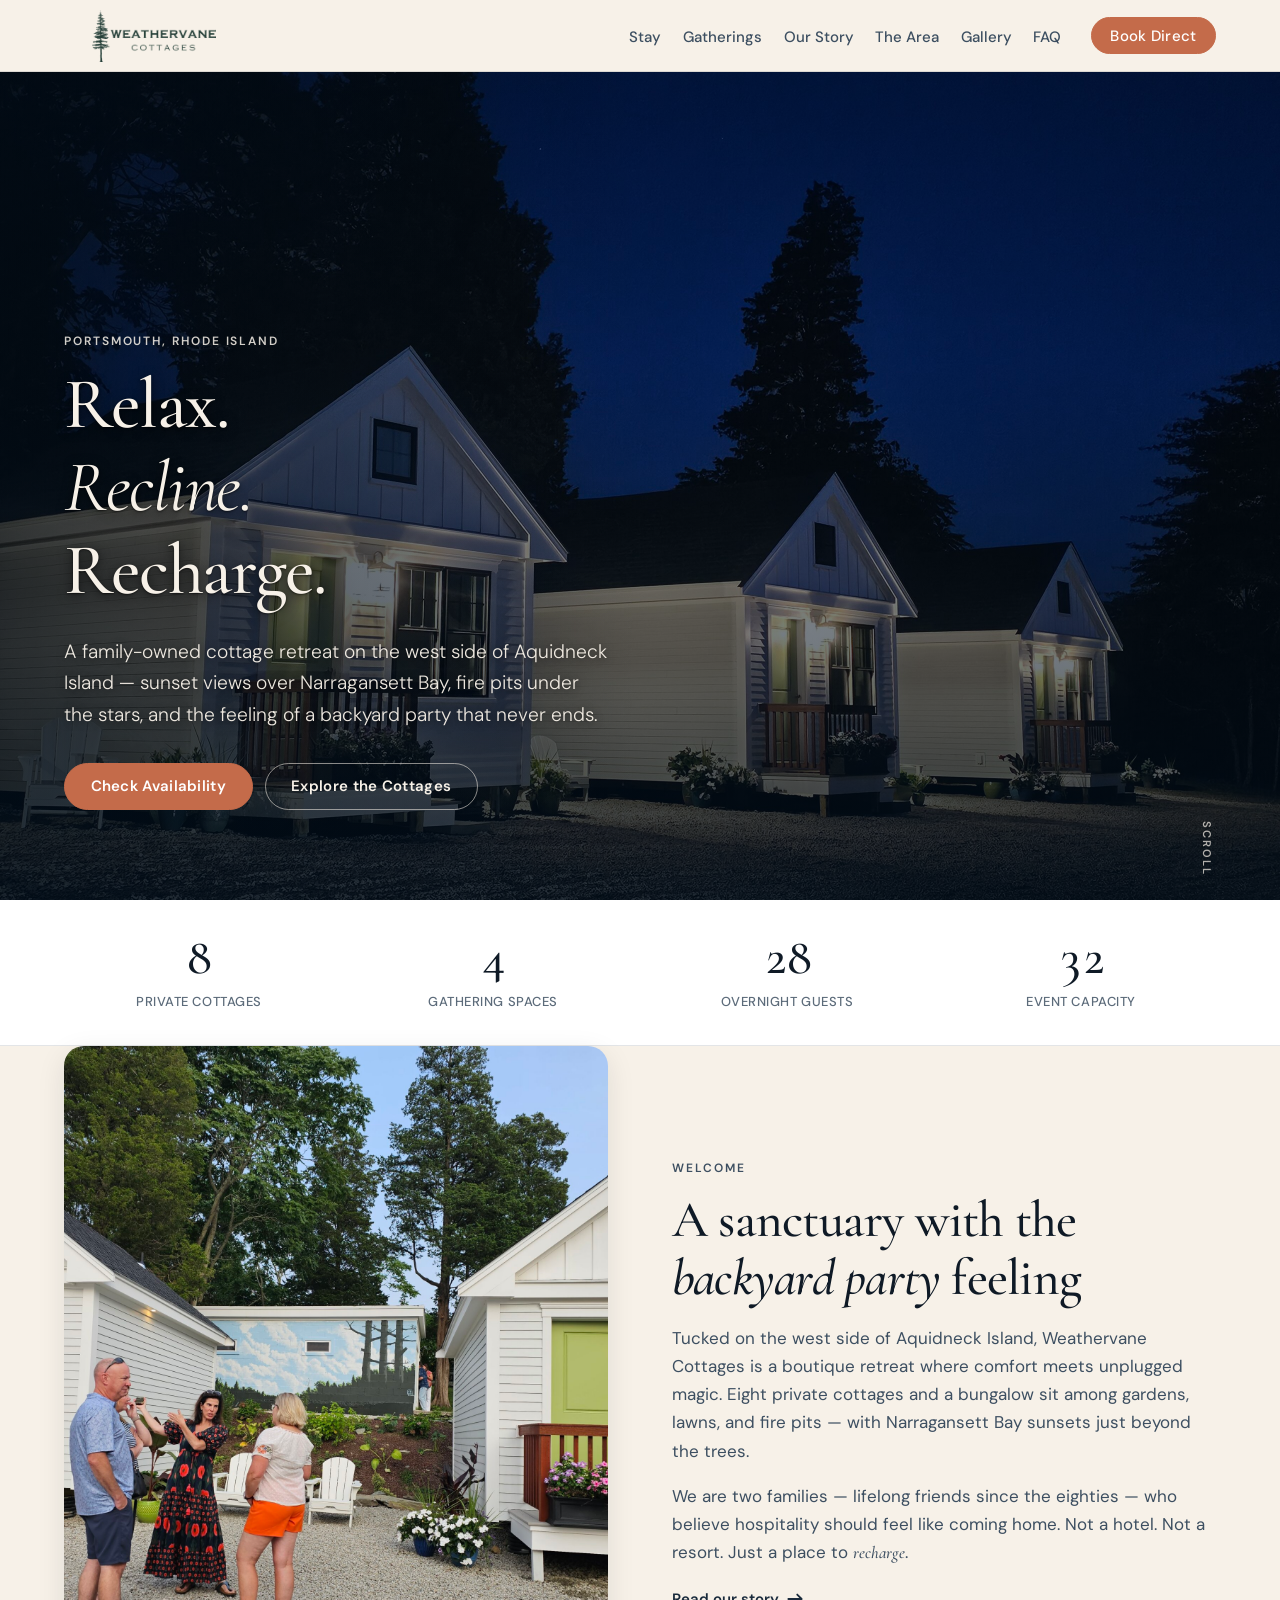
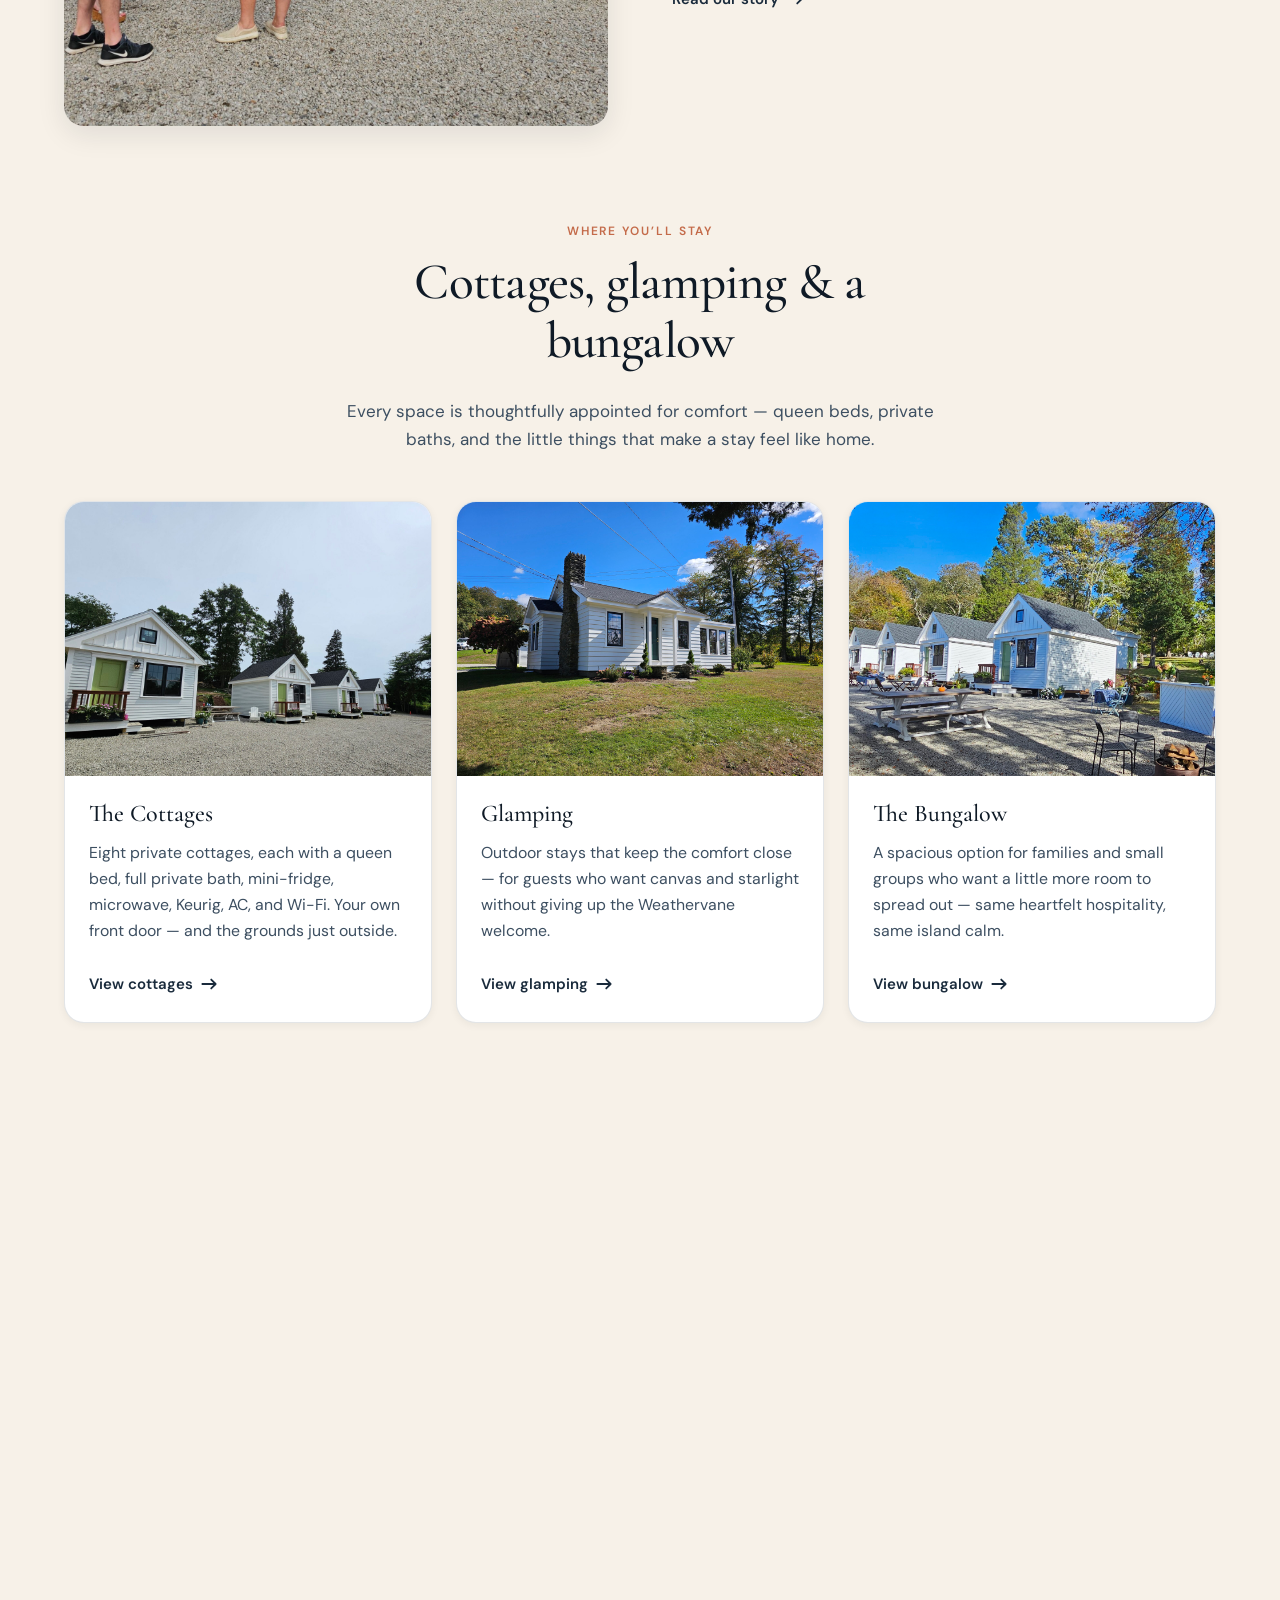
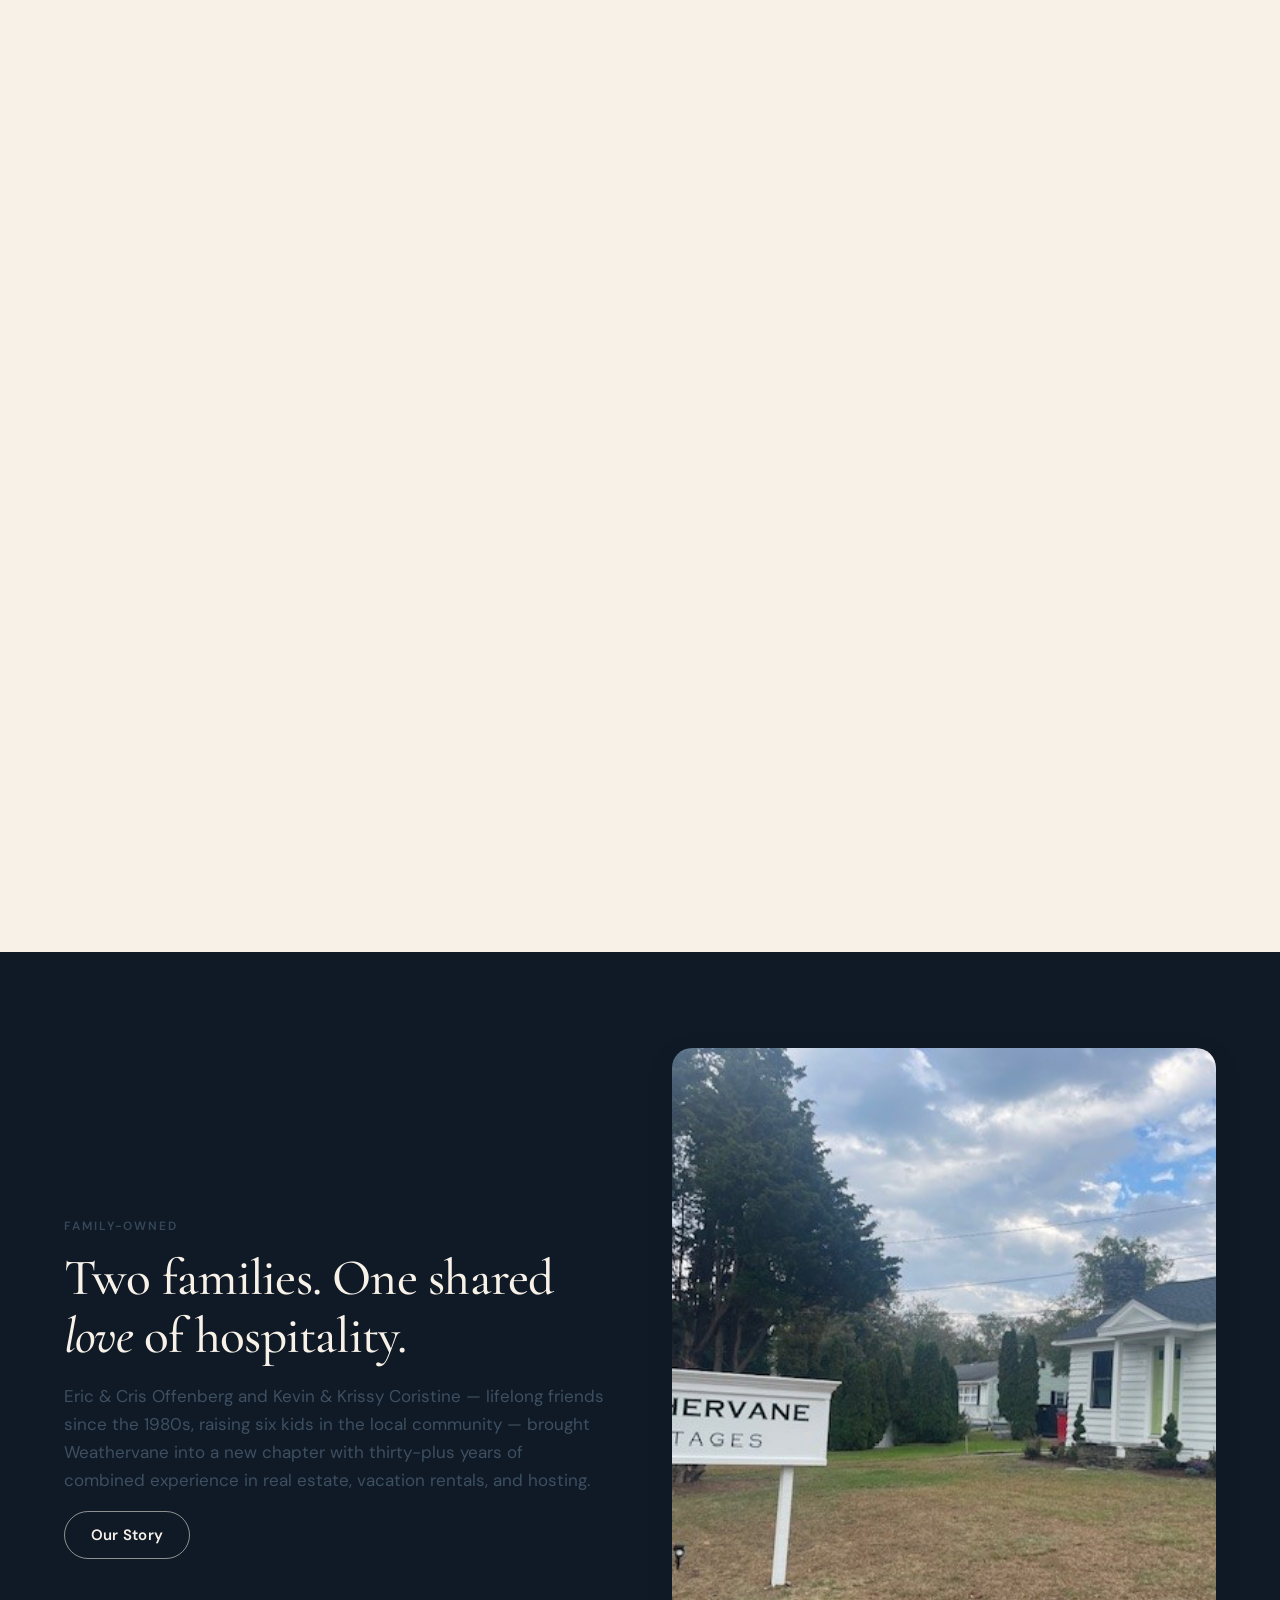
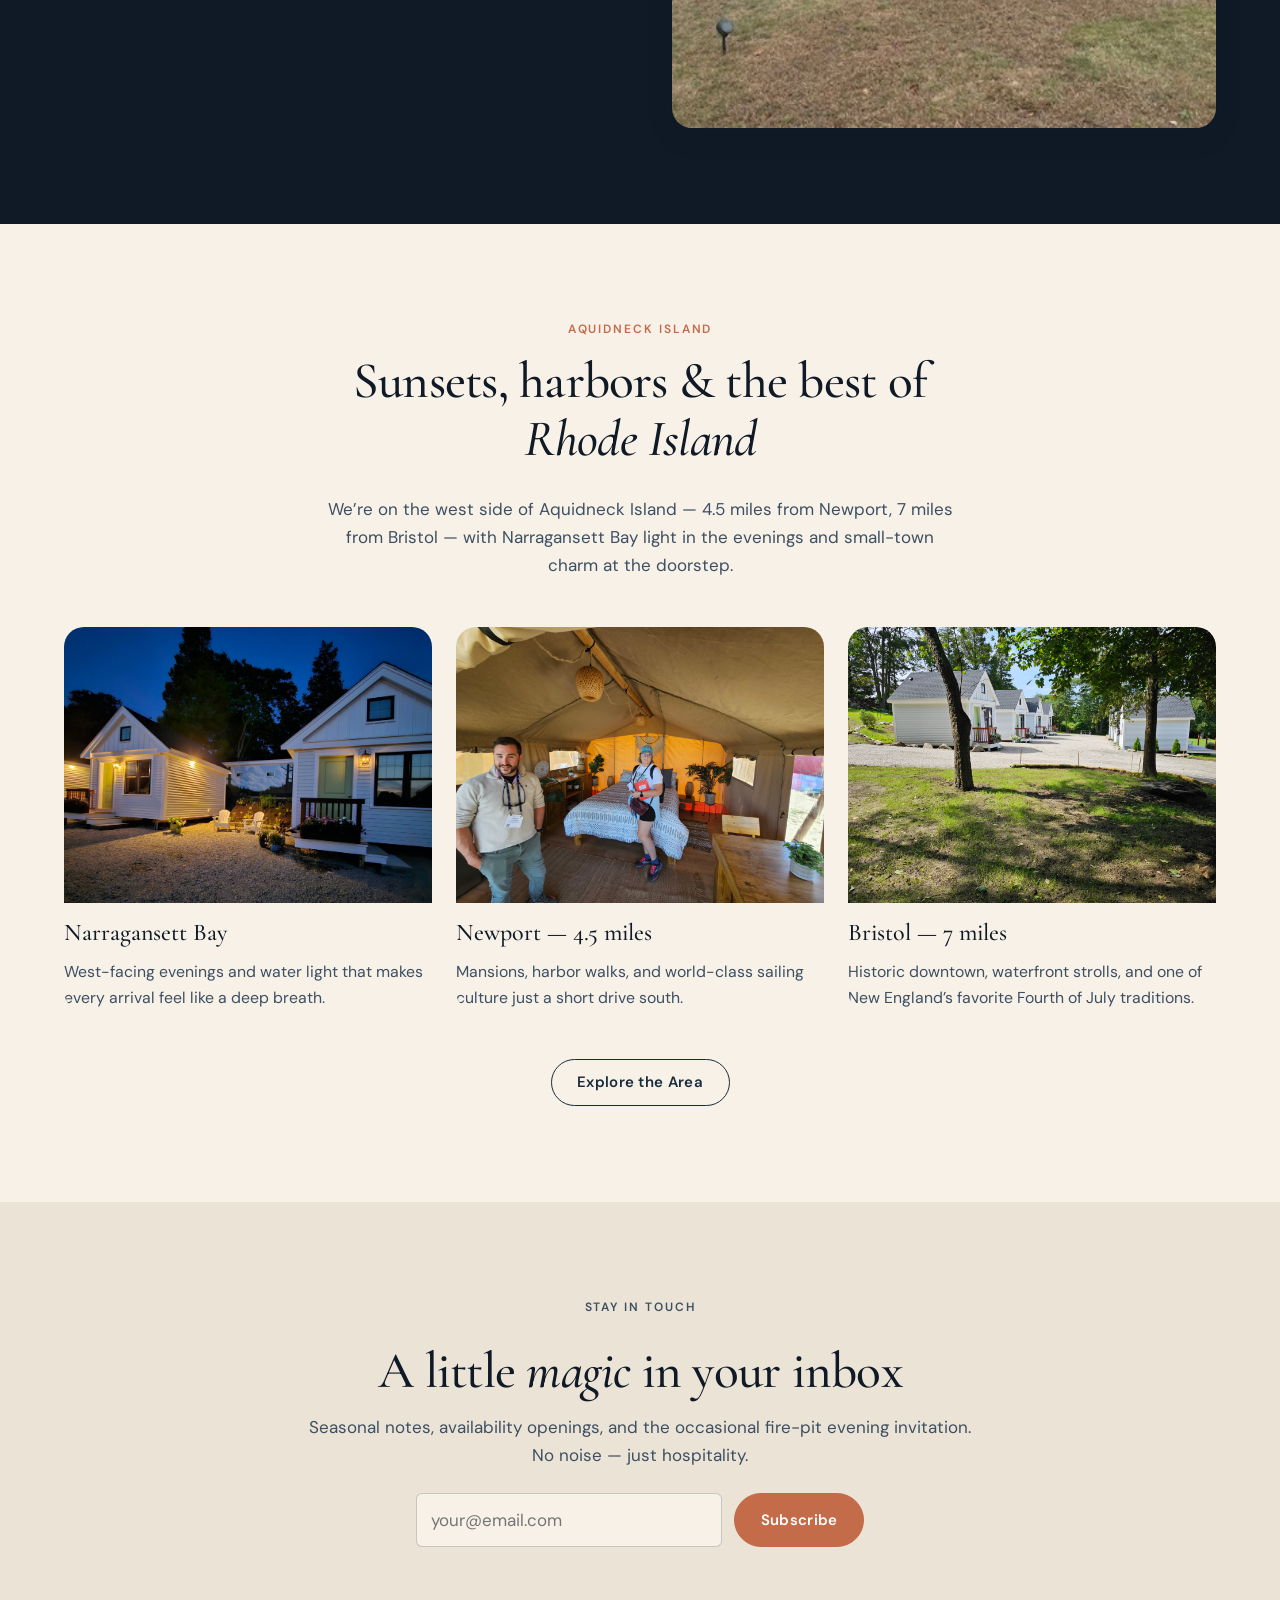
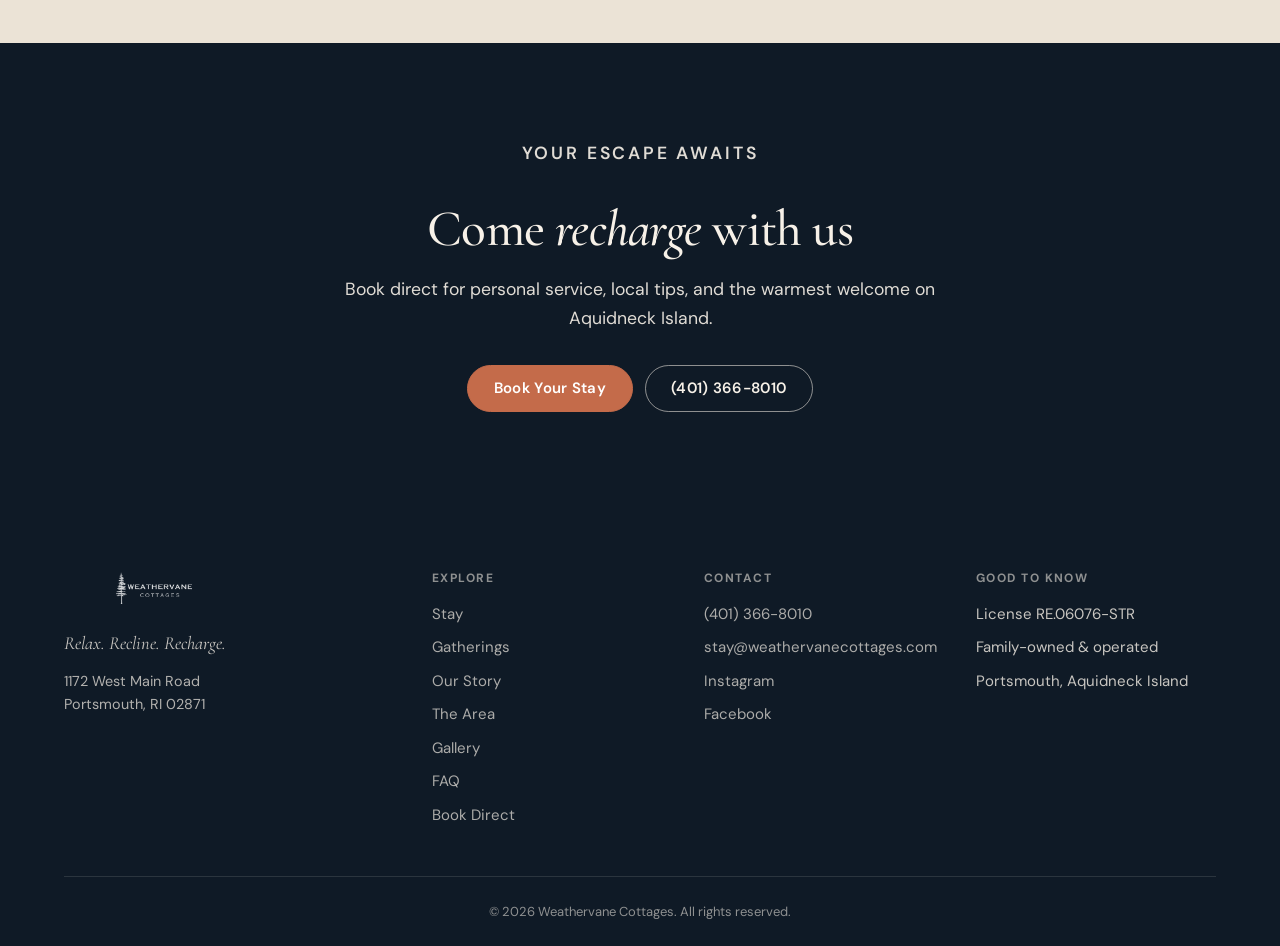
==== commit 2c4831ee: "v3.9 image audit: rename misnamed files + rewire all HTML references Second wave of vision-auditing " ====
--- a/index.html
+++ b/index.html
@@ -17,12 +17,7 @@
   <header class="site-header" id="site-header">
     <div class="site-header__inner">
       <a class="site-logo" href="index.html" aria-label="Weathervane Cottages home">
-        <svg class="site-logo__mark" width="36" height="36" viewBox="0 0 36 36" fill="none" xmlns="http://www.w3.org/2000/svg" aria-hidden="true">
-          <path d="M18 4v28M18 8c-3 4-8 6-8 12 0 4 3.5 7 8 7s8-3 8-7c0-6-5-8-8-12z" stroke="currentColor" stroke-width="1.6" stroke-linecap="round" stroke-linejoin="round"/>
-          <path d="M12 18h12M14 22h8" stroke="currentColor" stroke-width="1.6" stroke-linecap="round"/>
-          <circle cx="18" cy="6" r="1.5" fill="currentColor"/>
-        </svg>
-        <span class="site-logo__text">Weathervane<span>Cottages</span></span>
+        <img src="assets/logo/logo-300x125.png" alt="Weathervane Cottages" width="144" height="60" class="site-logo__mark" decoding="async">
       </a>
 
       <nav class="site-nav" id="site-nav" aria-label="Primary">
@@ -50,7 +45,7 @@
     <section class="hero" aria-labelledby="hero-heading">
       <div class="hero__media">
         <img
-          src="assets/property/sunset-4.jpg"
+          src="assets/property/cottages-illuminated-night.jpg"
           alt="Weathervane Cottages at blue hour, warm interior lights glowing against the evening sky over the Portsmouth property"
           width="1920"
           height="1080"
@@ -105,7 +100,7 @@
       <div class="container split__grid">
         <div class="split__media reveal">
           <img
-            src="assets/lifestyle/fire-pit-3.jpg"
+            src="assets/lifestyle/cottage-daytime-social.jpg"
             alt="Guests gathered around a glowing fire pit on the Weathervane grounds at dusk"
             width="900"
             height="1100"
@@ -147,7 +142,7 @@
           </article>
           <article class="card reveal">
             <a class="card__media" href="stay.html#glamping">
-              <img src="assets/property/grounds-2.jpg" alt="Open grounds and trees on the Weathervane property" width="700" height="500" loading="lazy">
+              <img src="assets/property/cottages-tiny-row-2.jpg" alt="Open grounds and trees on the Weathervane property" width="700" height="500" loading="lazy">
             </a>
             <div class="card__body">
               <h3 class="card__title"><a href="stay.html#glamping">Glamping</a></h3>
@@ -159,7 +154,7 @@
           </article>
           <article class="card reveal">
             <a class="card__media" href="stay.html#bungalow">
-              <img src="assets/rooms/interior-2.jpg" alt="Warmly lit cottage interior with comfortable seating" width="700" height="500" loading="lazy">
+              <img src="assets/rooms/courtyard-fireside.jpg" alt="Warmly lit cottage interior with comfortable seating" width="700" height="500" loading="lazy">
             </a>
             <div class="card__body">
               <h3 class="card__title"><a href="stay.html#bungalow">The Bungalow</a></h3>
@@ -178,7 +173,7 @@
       <div class="container split__grid split__grid--reverse">
         <div class="split__media reveal">
           <img
-            src="assets/lifestyle/fire-pit-1.jpg"
+            src="assets/lifestyle/cottage-daytime-gathering.jpg"
             alt="Evening fire pit gathering with warm light on the Weathervane property"
             width="900"
             height="700"
@@ -290,7 +285,7 @@
         <div class="card-grid card-grid--3">
           <article class="card card--flat reveal">
             <div class="card__media">
-              <img src="assets/property/sunset-2.jpg" alt="Sunset colors over the water near the property" width="700" height="480" loading="lazy">
+              <img src="assets/property/cottages-twilight.jpg" alt="Sunset colors over the water near the property" width="700" height="480" loading="lazy">
             </div>
             <div class="card__body">
               <h3 class="card__title">Narragansett Bay</h3>
@@ -299,7 +294,7 @@
           </article>
           <article class="card card--flat reveal">
             <div class="card__media">
-              <img src="assets/property/aerial-1.jpg" alt="Aerial view of the Weathervane Cottages property and surrounding landscape" width="700" height="480" loading="lazy">
+              <img src="assets/property/glamping-tent-interior-guests.jpg" alt="Aerial view of the Weathervane Cottages property and surrounding landscape" width="700" height="480" loading="lazy">
             </div>
             <div class="card__body">
               <h3 class="card__title">Newport — 4.5 miles</h3>
@@ -308,7 +303,7 @@
           </article>
           <article class="card card--flat reveal">
             <div class="card__media">
-              <img src="assets/property/garden-2.jpg" alt="Garden path and hydrangeas on the Weathervane grounds" width="700" height="480" loading="lazy">
+              <img src="assets/property/cottages-tiny-row.jpg" alt="Garden path and hydrangeas on the Weathervane grounds" width="700" height="480" loading="lazy">
             </div>
             <div class="card__body">
               <h3 class="card__title">Bristol — 7 miles</h3>
@@ -358,12 +353,7 @@
       <div class="site-footer__grid">
         <div class="site-footer__brand">
           <a class="site-logo site-logo--footer" href="index.html" aria-label="Weathervane Cottages home">
-            <svg class="site-logo__mark" width="32" height="32" viewBox="0 0 36 36" fill="none" xmlns="http://www.w3.org/2000/svg" aria-hidden="true">
-              <path d="M18 4v28M18 8c-3 4-8 6-8 12 0 4 3.5 7 8 7s8-3 8-7c0-6-5-8-8-12z" stroke="currentColor" stroke-width="1.6" stroke-linecap="round" stroke-linejoin="round"/>
-              <path d="M12 18h12M14 22h8" stroke="currentColor" stroke-width="1.6" stroke-linecap="round"/>
-              <circle cx="18" cy="6" r="1.5" fill="currentColor"/>
-            </svg>
-            <span class="site-logo__text">Weathervane<span>Cottages</span></span>
+            <img src="assets/logo/logo-white.png" alt="Weathervane Cottages" width="120" height="50" class="site-logo__mark" decoding="async">
           </a>
           <p class="site-footer__tagline">Relax. Recline. Recharge.</p>
           <p class="site-footer__address">
--- a/css/styles.css
+++ b/css/styles.css
@@ -60,14 +60,6 @@
   animation-timing-function: var(--ease);
 }
 
-.site-header {
-  view-transition-name: site-header;
-}
-
-.site-logo {
-  view-transition-name: site-logo;
-}
-
 /* --------------------------------------------------------------------------
    Reset / Base
    -------------------------------------------------------------------------- */
@@ -402,8 +394,6 @@
   top: 0;
   z-index: 100;
   background: rgba(247, 241, 232, 0.92);
-  backdrop-filter: blur(12px);
-  -webkit-backdrop-filter: blur(12px);
   border-bottom: 1px solid var(--line);
   height: var(--header-h);
 }
@@ -432,23 +422,15 @@
 }
 
 .site-logo__mark {
-  color: var(--terracotta);
-}
-
-.site-logo__text {
-  font-family: var(--font-display);
-  font-size: 1.35rem;
-  font-weight: 600;
-  line-height: 1.1;
-  letter-spacing: -0.01em;
-}
-
-.site-logo__text span {
   display: block;
-  font-size: 0.72em;
-  font-weight: 500;
-  letter-spacing: 0.04em;
-  color: var(--ink-muted);
+  height: 2.5rem;
+  width: auto;
+  flex-shrink: 0;
+}
+
+.site-logo--footer .site-logo__mark {
+  height: 2rem;
+  margin-bottom: var(--space-3);
 }
 
 .site-nav__list {
@@ -474,6 +456,8 @@
 
 .site-nav a.btn--nav {
   color: var(--white);
+  margin-left: 0.5rem;
+  padding: 0.55rem 1.15rem;
 }
 
 .site-nav a.btn--nav:hover {
@@ -522,36 +506,54 @@
 
   .site-nav {
     position: fixed;
-    inset: var(--header-h) 0 0 0;
+    top: var(--header-h);
+    left: 0;
+    right: 0;
+    bottom: 0;
+    width: 100vw;
+    max-width: 100vw;
+    height: calc(100vh - var(--header-h));
+    height: calc(100dvh - var(--header-h));
     background: var(--cream);
-    padding: var(--space-6);
+    padding: var(--space-6) var(--space-6) var(--space-9);
     transform: translateX(100%);
+    -webkit-transform: translateX(100%);
     transition: transform 280ms var(--ease);
+    -webkit-transition: -webkit-transform 280ms var(--ease);
     overflow-y: auto;
+    -webkit-overflow-scrolling: touch;
+    visibility: hidden;
   }
 
   .site-nav.is-open {
     transform: translateX(0);
+    -webkit-transform: translateX(0);
+    visibility: visible;
   }
 
   .site-nav__list {
     flex-direction: column;
-    align-items: flex-start;
+    align-items: stretch;
     gap: var(--space-2);
+    width: 100%;
   }
 
   .site-nav a {
+    display: block;
     font-size: 1.25rem;
     font-family: var(--font-display);
     font-weight: 500;
     color: var(--navy-deep);
     padding: var(--space-3) 0;
+    width: 100%;
   }
 
   .site-nav a.btn--nav {
     margin-top: var(--space-4);
+    margin-left: 0;
     font-family: var(--font-body);
     font-size: 0.9375rem;
+    text-align: center;
   }
 }
 
@@ -570,6 +572,7 @@
 .hero__media {
   position: absolute;
   inset: 0;
+  background-color: var(--navy-deep);
 }
 
 .hero__media img {
@@ -583,7 +586,14 @@
   position: absolute;
   inset: 0;
   background:
-    linear-gradient(to top, rgba(15, 26, 38, 0.78) 0%, rgba(15, 26, 38, 0.35) 45%, rgba(15, 26, 38, 0.25) 100%);
+    linear-gradient(180deg, rgba(0, 12, 24, 0.55) 0%, rgba(0, 12, 24, 0.40) 35%, rgba(0, 12, 24, 0.55) 70%, rgba(0, 12, 24, 0.80) 100%);
+}
+
+.hero__veil::after {
+  content: "";
+  position: absolute;
+  inset: 0;
+  background: linear-gradient(90deg, rgba(0, 12, 24, 0.45) 0%, transparent 50%);
 }
 
 .hero__content {
@@ -600,6 +610,7 @@
 .hero__title {
   color: var(--cream);
   margin-bottom: var(--space-5);
+  text-shadow: 0 2px 12px rgba(0, 0, 0, 0.65), 0 1px 2px rgba(0, 0, 0, 0.55);
 }
 
 .hero__title-line {
@@ -614,10 +625,11 @@
 .hero__lede {
   font-size: clamp(1.05rem, 1.6vw, 1.2rem);
   color: var(--cream);
-  opacity: 0.92;
+  opacity: 0.95;
   max-width: 34rem;
   margin-bottom: var(--space-6);
   font-weight: 300;
+  text-shadow: 0 1px 8px rgba(0, 0, 0, 0.55);
 }
 
 .hero__actions {
@@ -656,6 +668,7 @@
 .page-hero__media {
   position: absolute;
   inset: 0;
+  background-color: var(--navy-deep);
 }
 
 .page-hero__media img {
@@ -668,7 +681,15 @@
 .page-hero__veil {
   position: absolute;
   inset: 0;
-  background: linear-gradient(to top, rgba(15, 26, 38, 0.78) 0%, rgba(15, 26, 38, 0.3) 60%, rgba(15, 26, 38, 0.2) 100%);
+  background:
+    linear-gradient(180deg, rgba(0, 12, 24, 0.55) 0%, rgba(0, 12, 24, 0.40) 35%, rgba(0, 12, 24, 0.55) 70%, rgba(0, 12, 24, 0.80) 100%);
+}
+
+.page-hero__veil::after {
+  content: "";
+  position: absolute;
+  inset: 0;
+  background: linear-gradient(90deg, rgba(0, 12, 24, 0.40) 0%, transparent 55%);
 }
 
 .page-hero__content {
@@ -681,14 +702,16 @@
 
 .page-hero__content h1 {
   color: var(--cream);
+  text-shadow: 0 2px 12px rgba(0, 0, 0, 0.65), 0 1px 2px rgba(0, 0, 0, 0.55);
 }
 
 .page-hero__lede {
   font-size: 1.1rem;
   color: var(--cream);
-  opacity: 0.92;
+  opacity: 0.95;
   font-weight: 300;
   max-width: 34rem;
+  text-shadow: 0 1px 8px rgba(0, 0, 0, 0.55);
 }
 
 /* --------------------------------------------------------------------------
@@ -1875,4 +1898,15 @@
   ::view-transition-new(root) {
     animation: none !important;
   }
-}+}
+/* Real logo replacement (added 2026-07-29) */
+.site-logo__mark {
+  width: 180px;
+  height: 52px;
+  object-fit: contain;
+  flex-shrink: 0;
+}
+
+.site-logo:hover .site-logo__mark {
+  filter: brightness(1.1);
+}
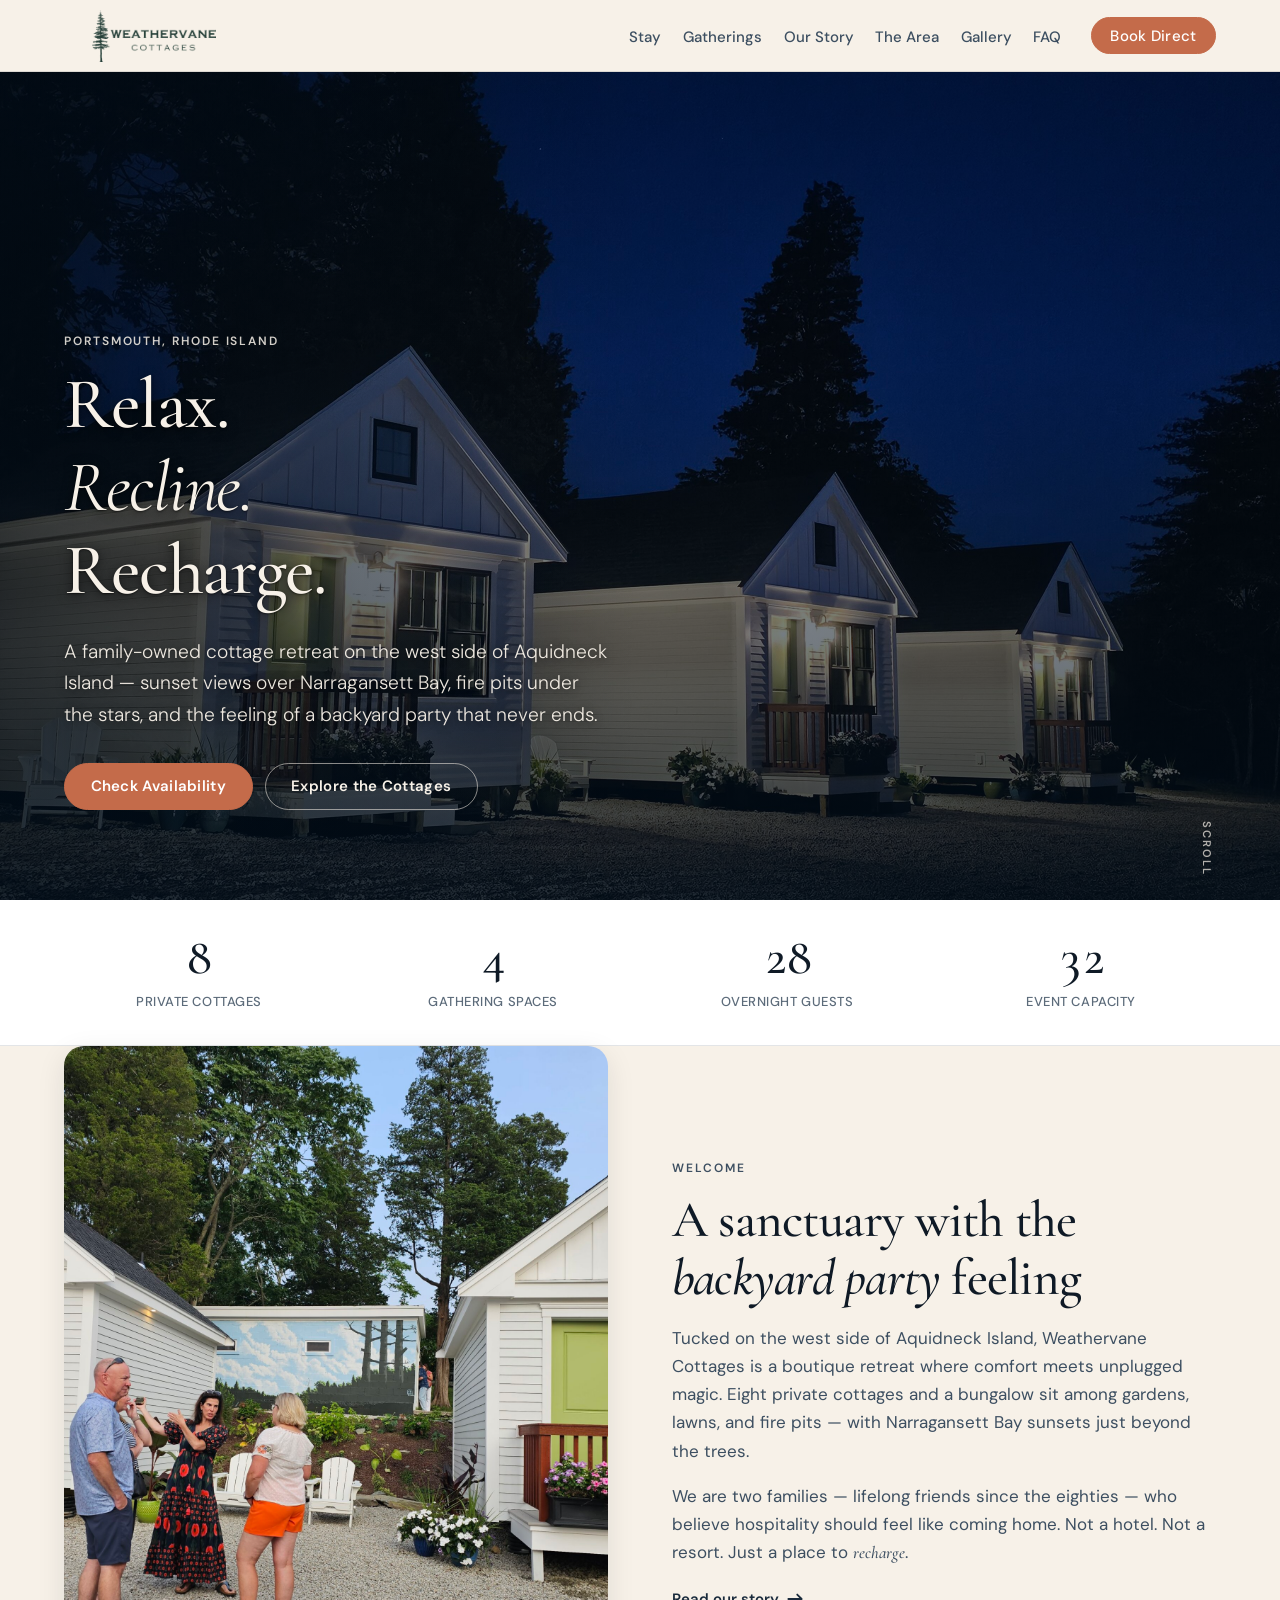
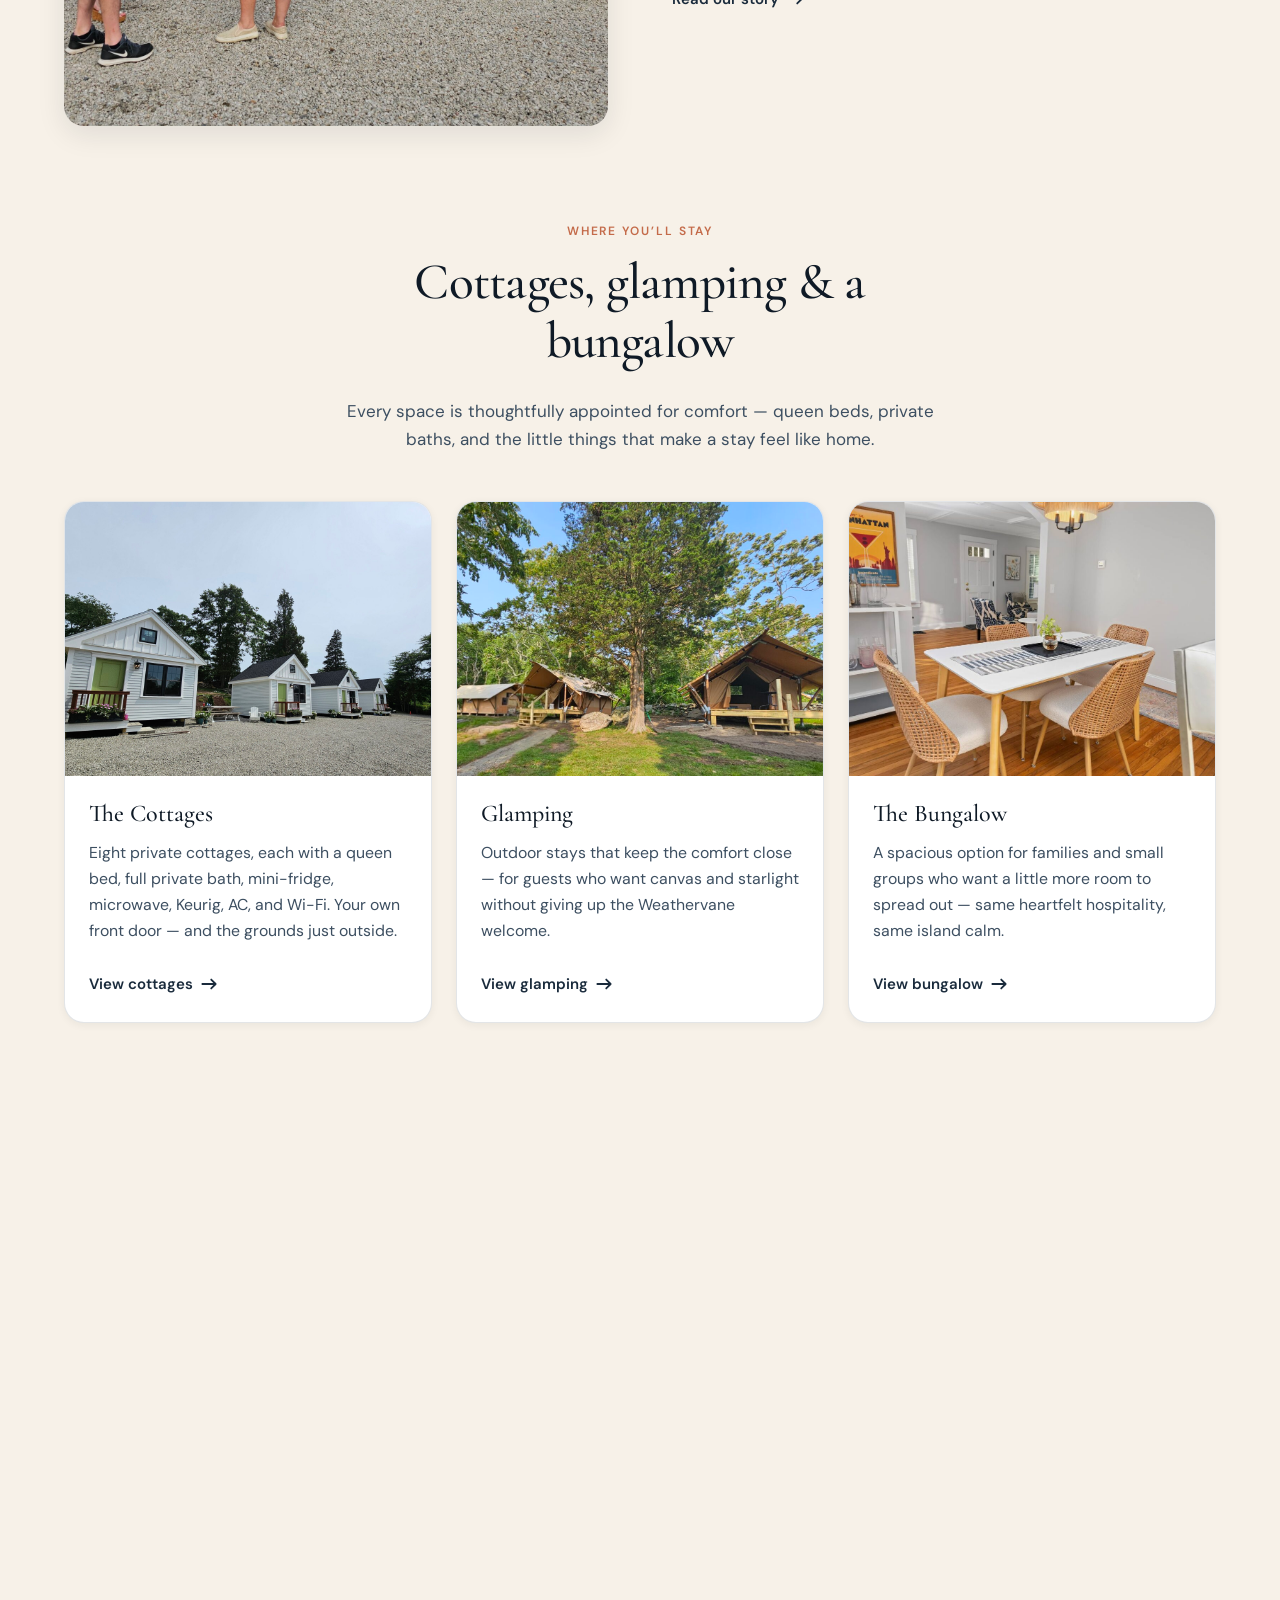
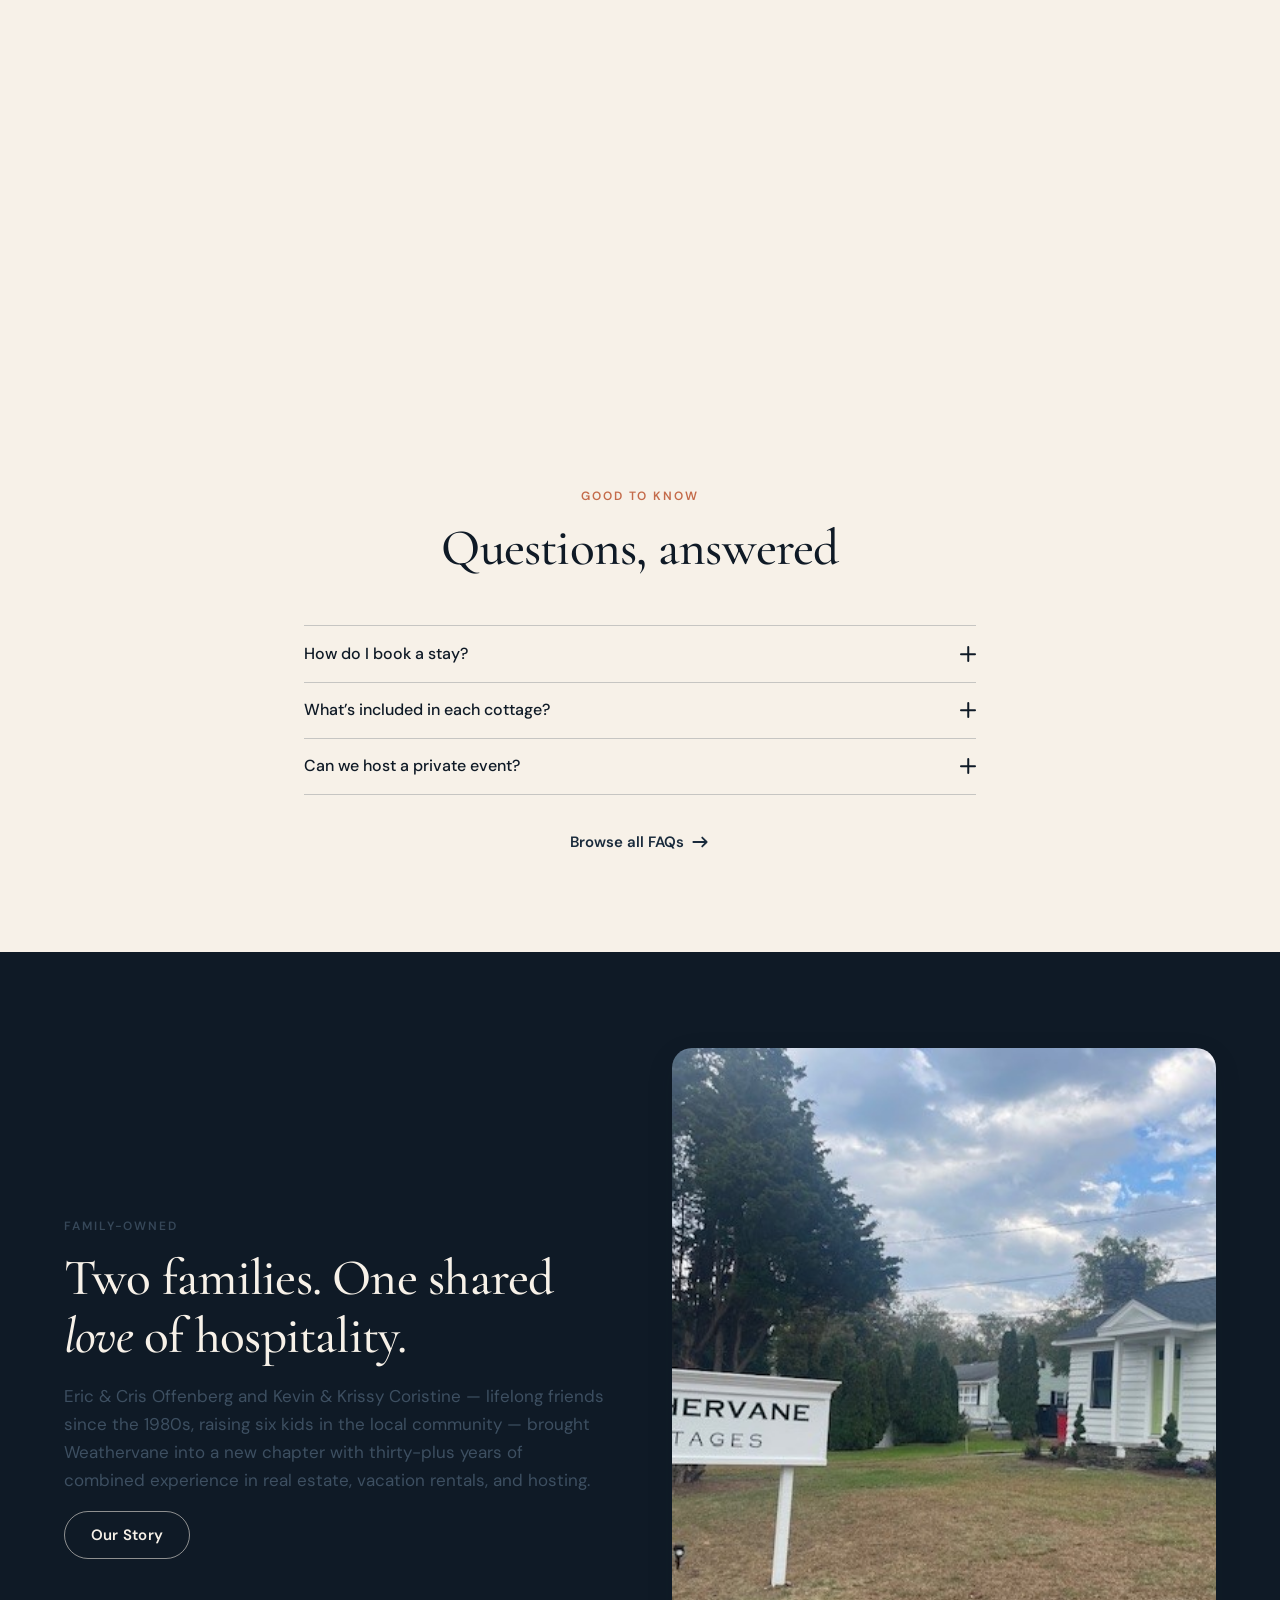
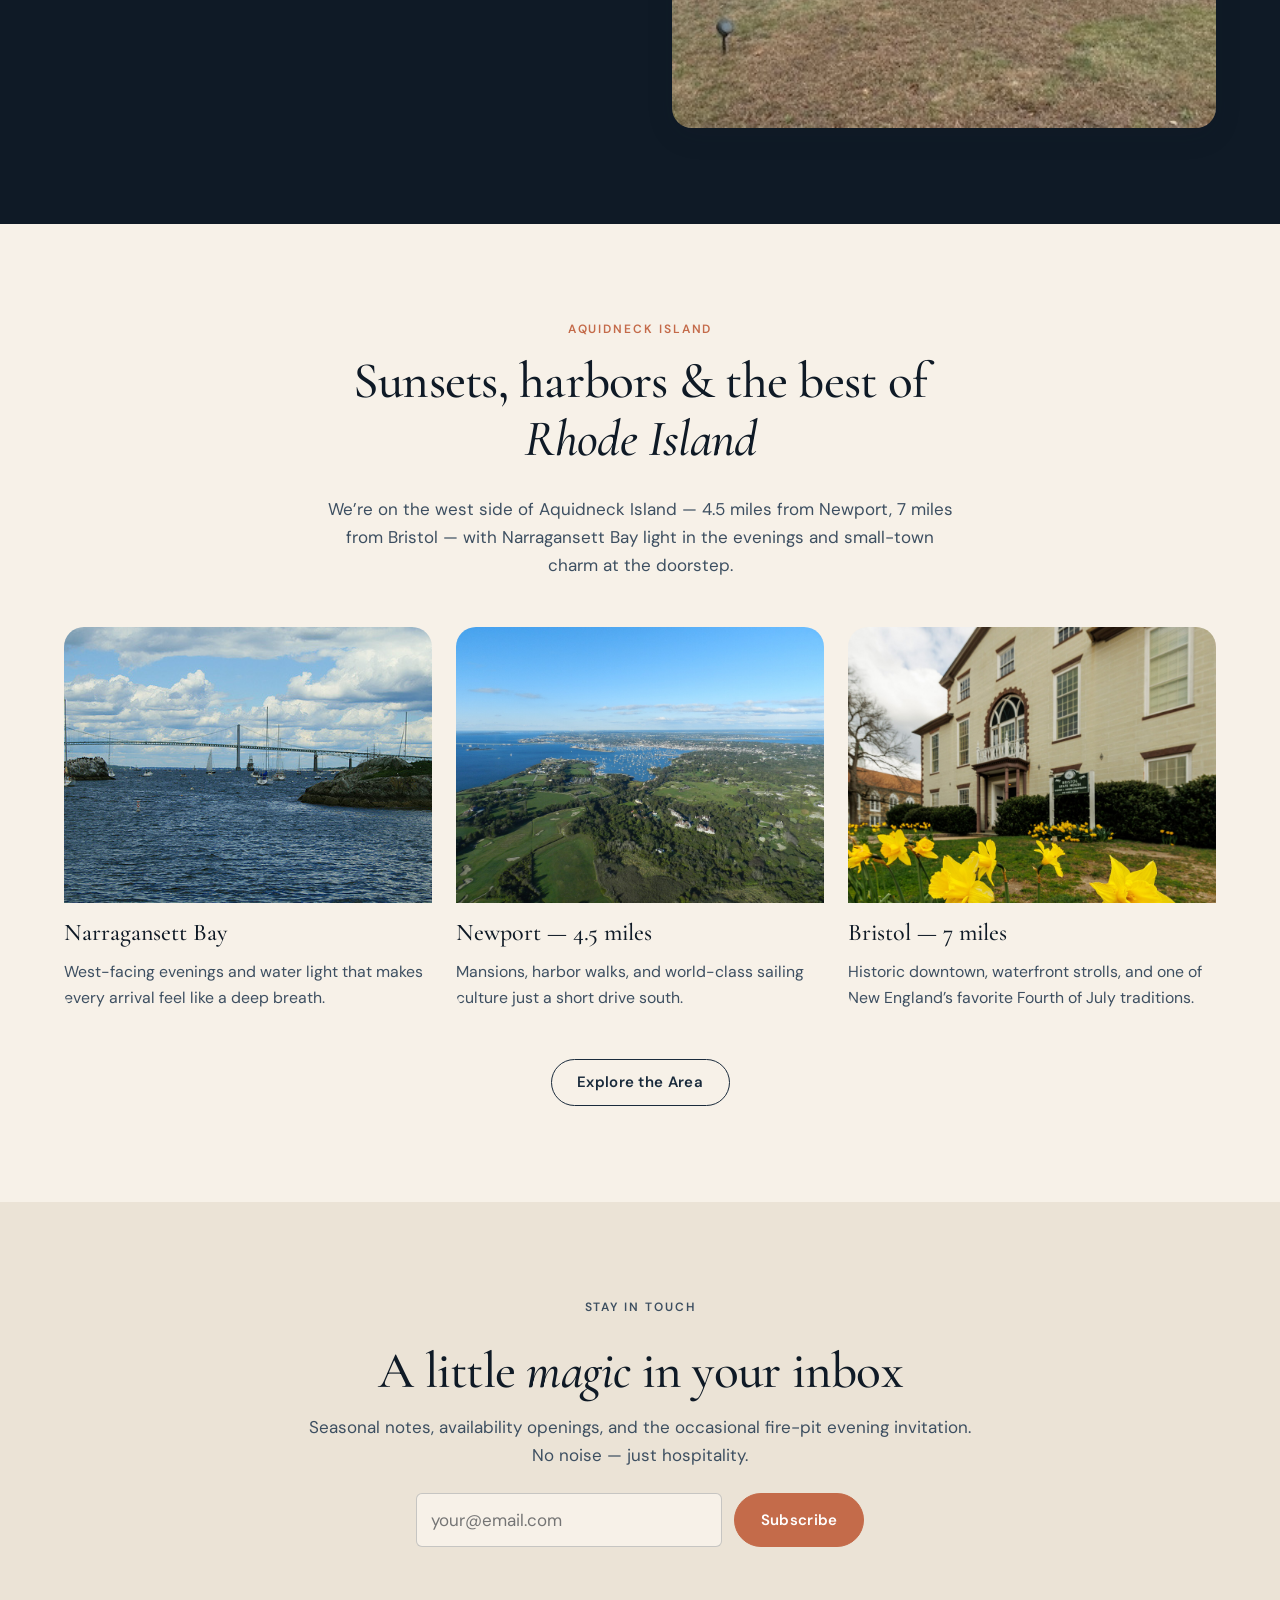
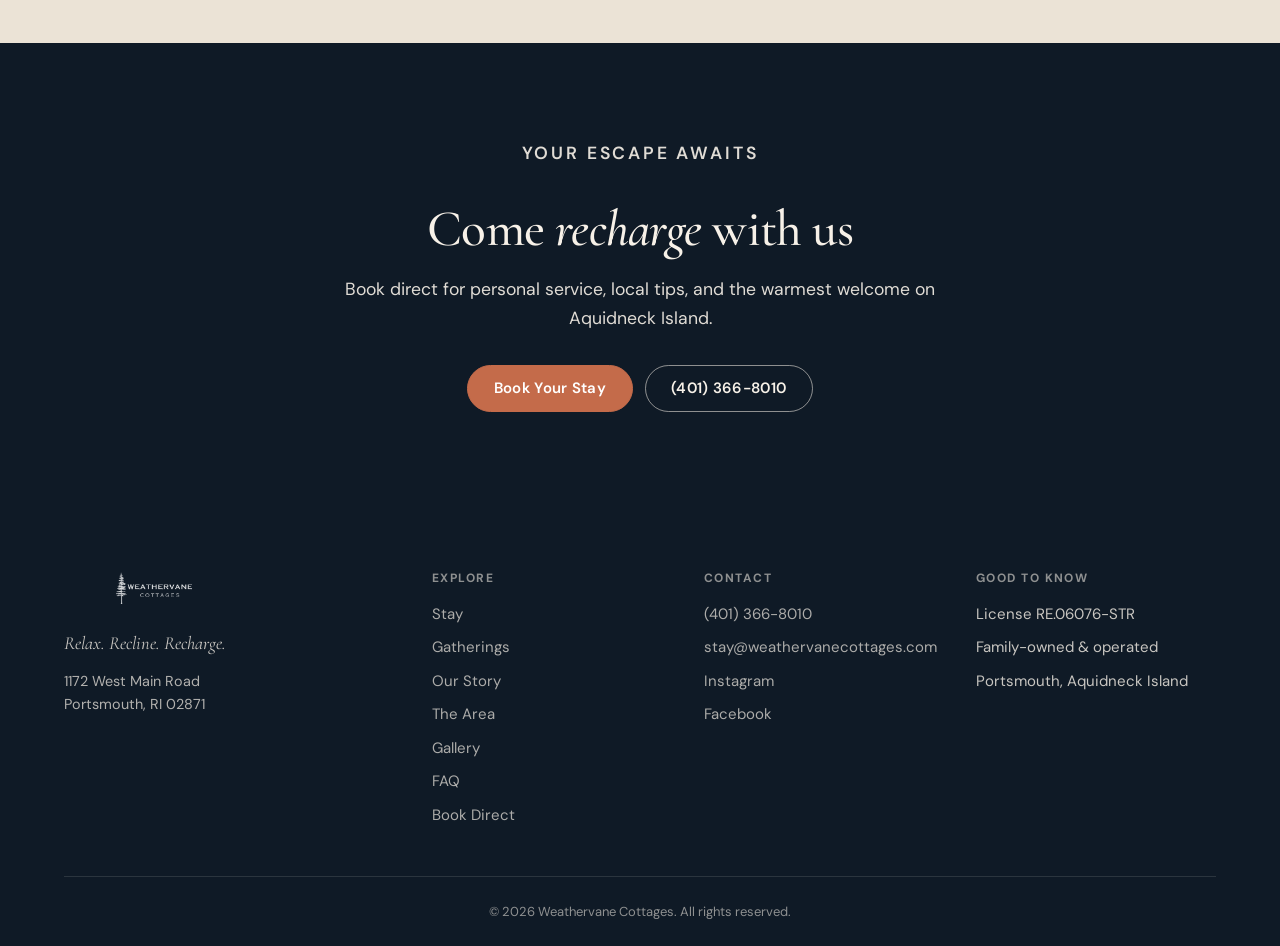
==== commit ac0bc935: "v3.12 homepage: fix card photo mismatches (per Ryan 14:48 EDT) Six cards on the homepage were pointi" ====
--- a/index.html
+++ b/index.html
@@ -46,7 +46,7 @@
       <div class="hero__media">
         <img
           src="assets/property/cottages-illuminated-night.jpg"
-          alt="Weathervane Cottages at blue hour, warm interior lights glowing against the evening sky over the Portsmouth property"
+          alt="Weathervane Cottages at night — row of small white cottages with warm interior lights glowing against a deep blue evening sky"
           width="1920"
           height="1080"
           fetchpriority="high"
@@ -142,7 +142,7 @@
           </article>
           <article class="card reveal">
             <a class="card__media" href="stay.html#glamping">
-              <img src="assets/property/cottages-tiny-row-2.jpg" alt="Open grounds and trees on the Weathervane property" width="700" height="500" loading="lazy">
+              <img src="assets/property/tents-1-and-2.jpg" alt="The actual Safari Junior glamping tents at Weathervane — two canvas tents on wooden platforms" width="700" height="500" loading="lazy">
             </a>
             <div class="card__body">
               <h3 class="card__title"><a href="stay.html#glamping">Glamping</a></h3>
@@ -154,7 +154,7 @@
           </article>
           <article class="card reveal">
             <a class="card__media" href="stay.html#bungalow">
-              <img src="assets/rooms/courtyard-fireside.jpg" alt="Warmly lit cottage interior with comfortable seating" width="700" height="500" loading="lazy">
+              <img src="assets/rooms/bungalow-dining-area-2.jpg" alt="The Weathervane Bungalow — open-plan living, dining, and kitchen area in a spacious two-bedroom layout" width="700" height="500" loading="lazy">
             </a>
             <div class="card__body">
               <h3 class="card__title"><a href="stay.html#bungalow">The Bungalow</a></h3>
@@ -285,7 +285,7 @@
         <div class="card-grid card-grid--3">
           <article class="card card--flat reveal">
             <div class="card__media">
-              <img src="assets/property/cottages-twilight.jpg" alt="Sunset colors over the water near the property" width="700" height="480" loading="lazy">
+              <img src="assets/area/narragansett-bay-bridge.jpg" alt="Narragansett Bay — view across the bay toward the Mt. Hope Bridge with sailboats on the water" width="700" height="480" loading="lazy">
             </div>
             <div class="card__body">
               <h3 class="card__title">Narragansett Bay</h3>
@@ -294,7 +294,7 @@
           </article>
           <article class="card card--flat reveal">
             <div class="card__media">
-              <img src="assets/property/glamping-tent-interior-guests.jpg" alt="Aerial view of the Weathervane Cottages property and surrounding landscape" width="700" height="480" loading="lazy">
+              <img src="assets/area/newport-aerial.jpg" alt="Newport — aerial view of Newport Harbor and the Rhode Island coastline" width="700" height="480" loading="lazy">
             </div>
             <div class="card__body">
               <h3 class="card__title">Newport — 4.5 miles</h3>
@@ -303,7 +303,7 @@
           </article>
           <article class="card card--flat reveal">
             <div class="card__media">
-              <img src="assets/property/cottages-tiny-row.jpg" alt="Garden path and hydrangeas on the Weathervane grounds" width="700" height="480" loading="lazy">
+              <img src="assets/area/bristol-old-statehouse.jpg" alt="Bristol, Rhode Island — the historic Bristol State House on High Street, a 1816 landmark downtown" width="700" height="480" loading="lazy">
             </div>
             <div class="card__body">
               <h3 class="card__title">Bristol — 7 miles</h3>
